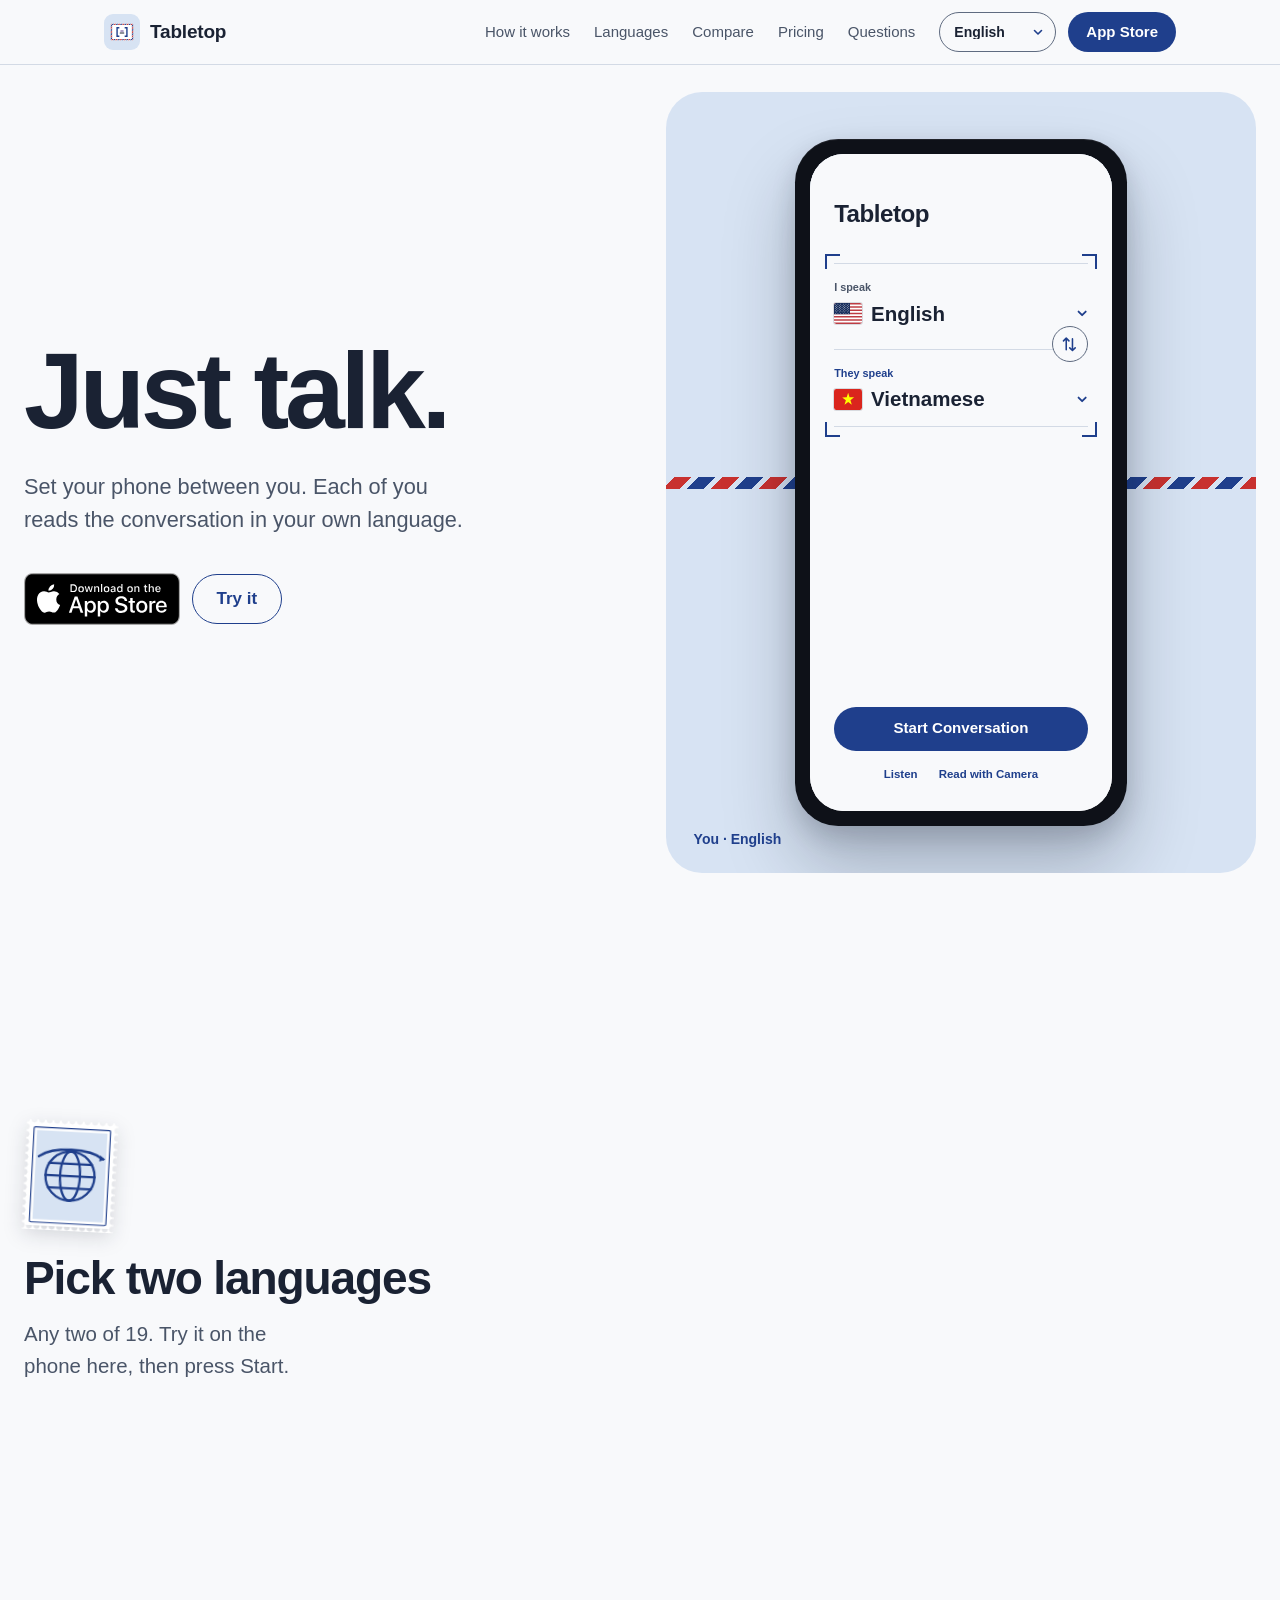
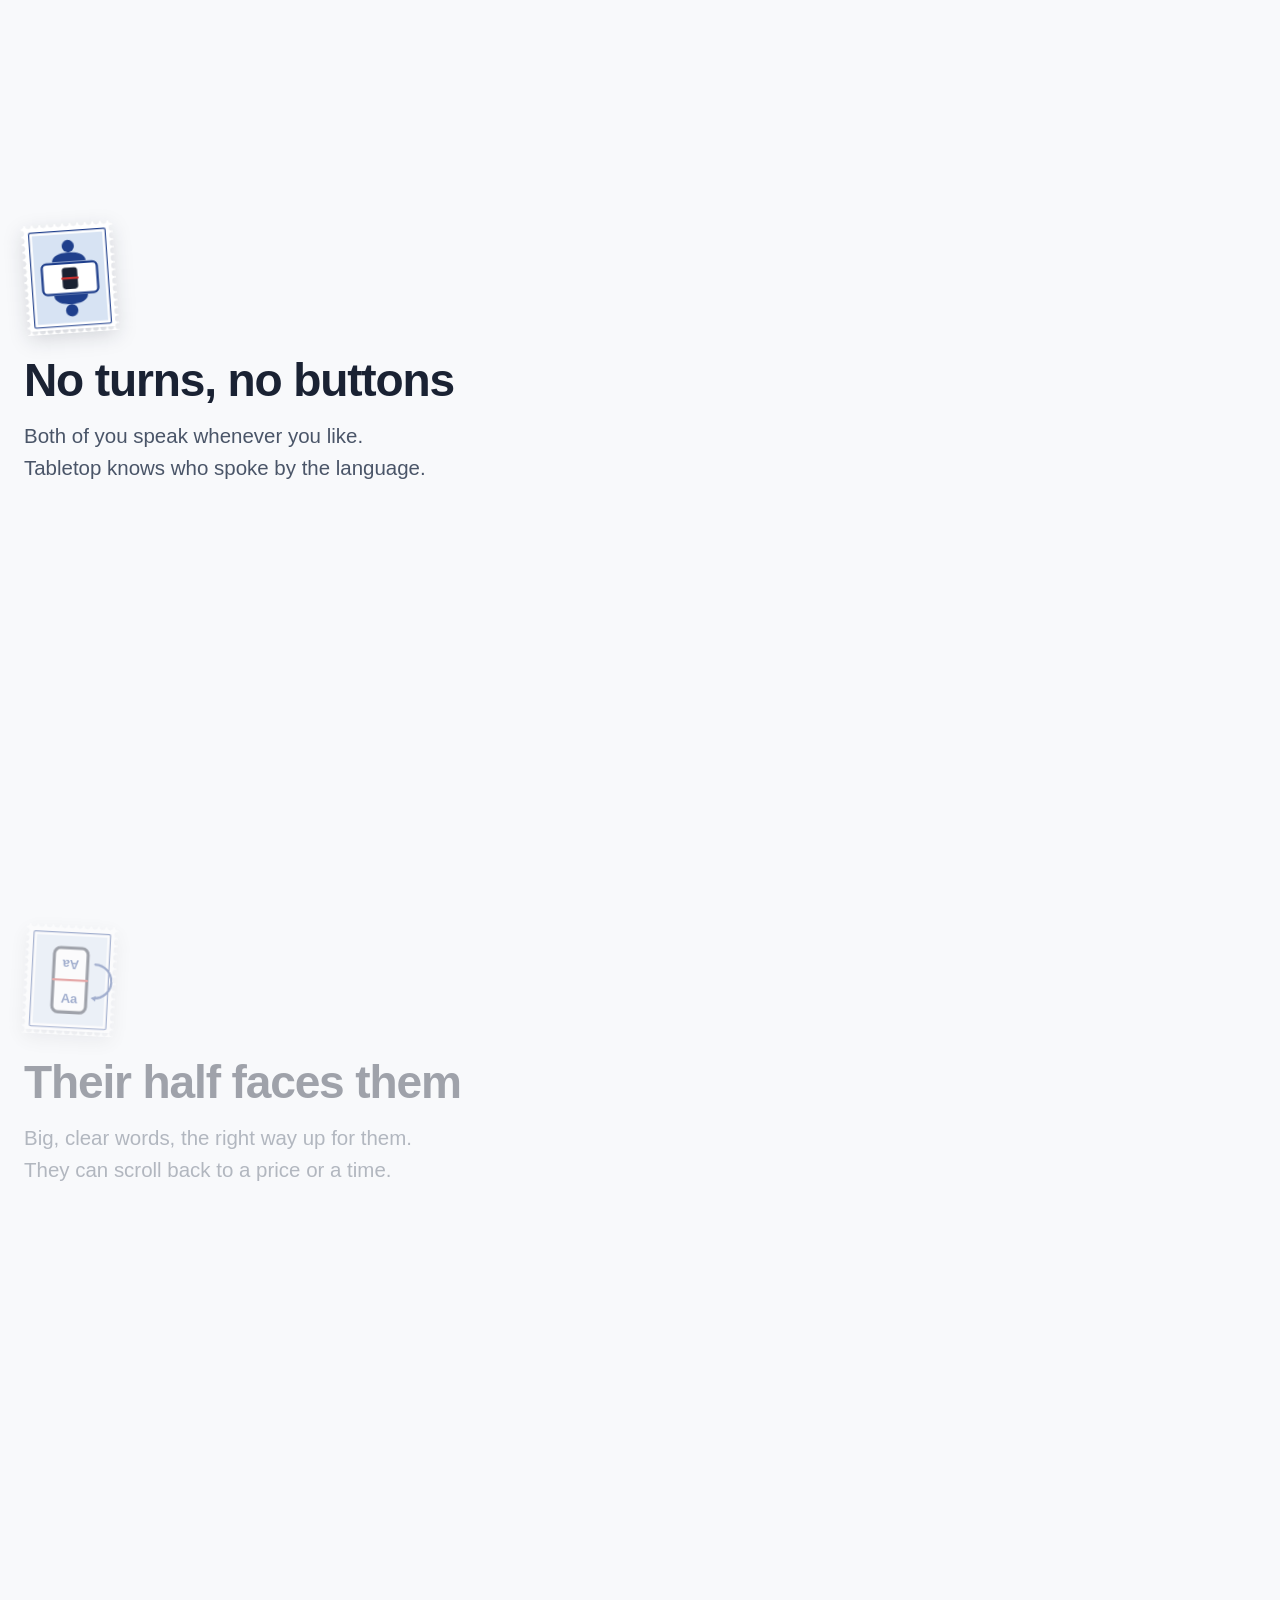
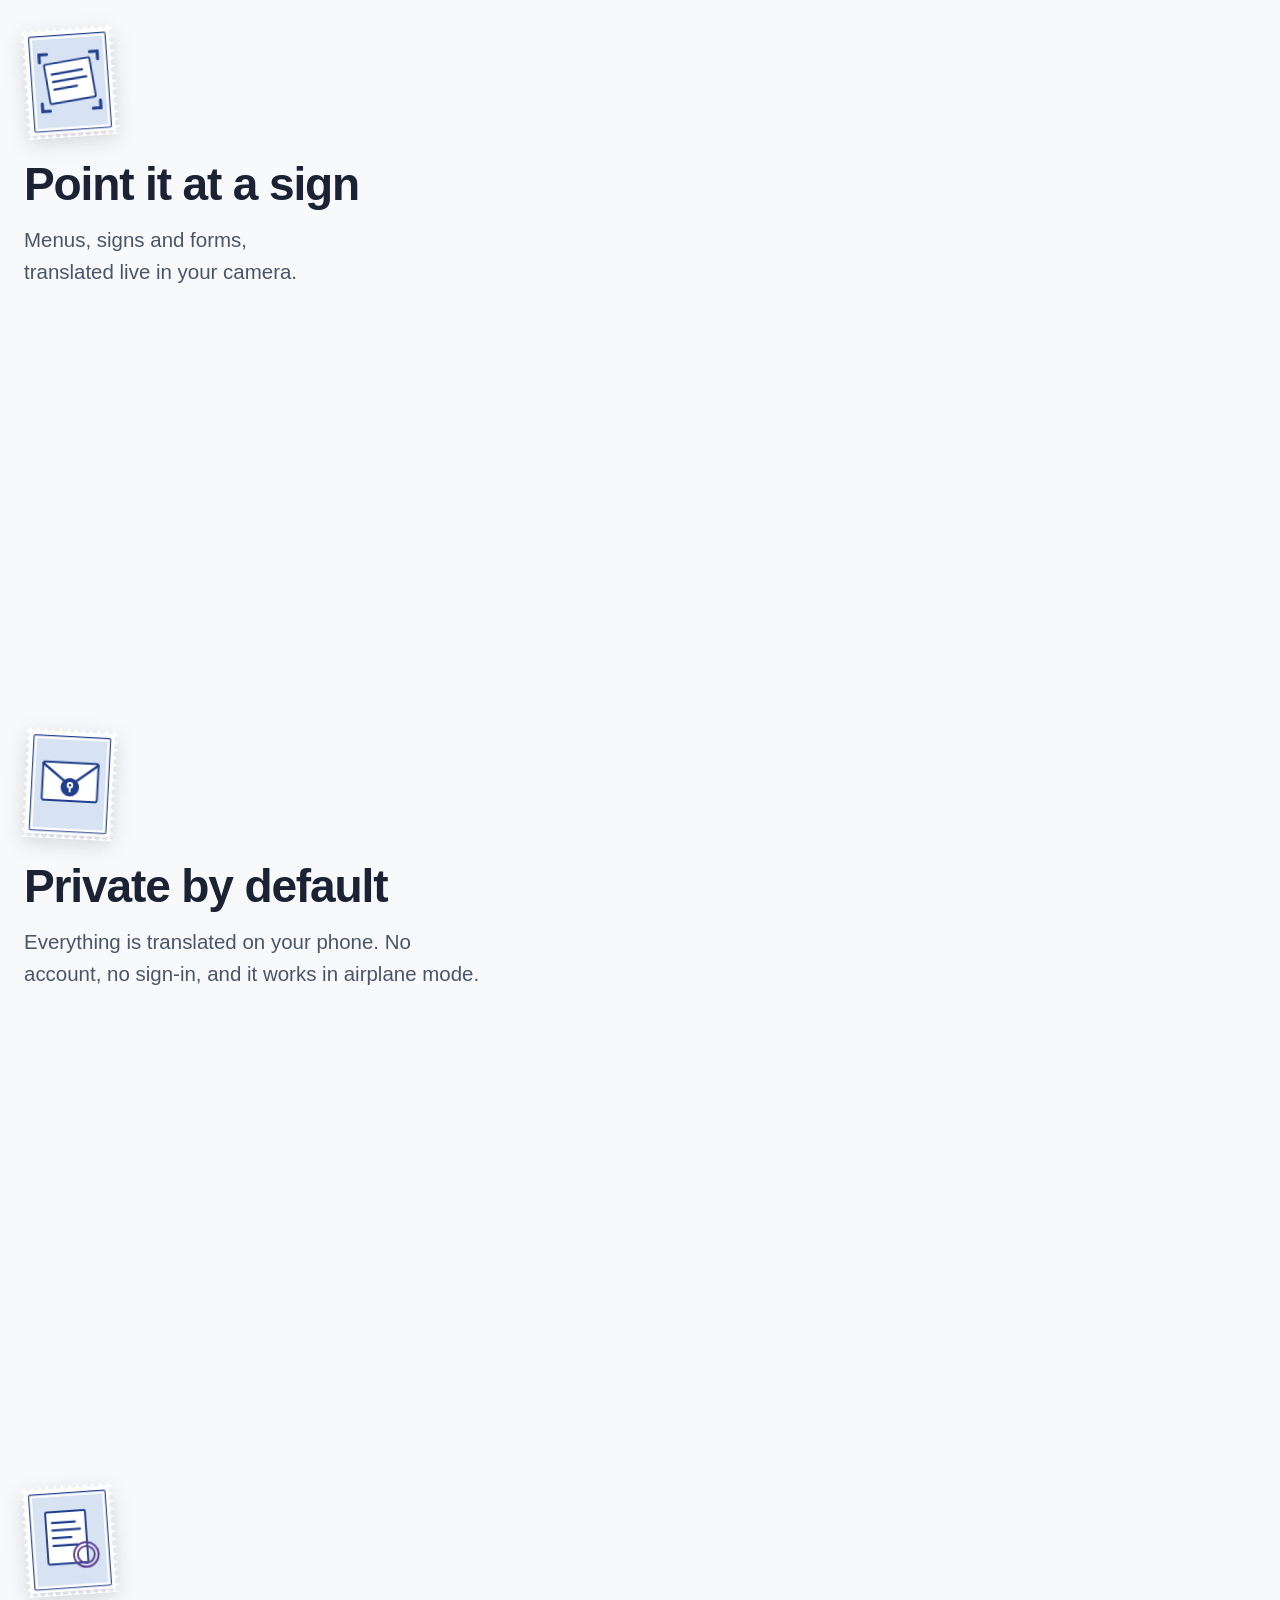
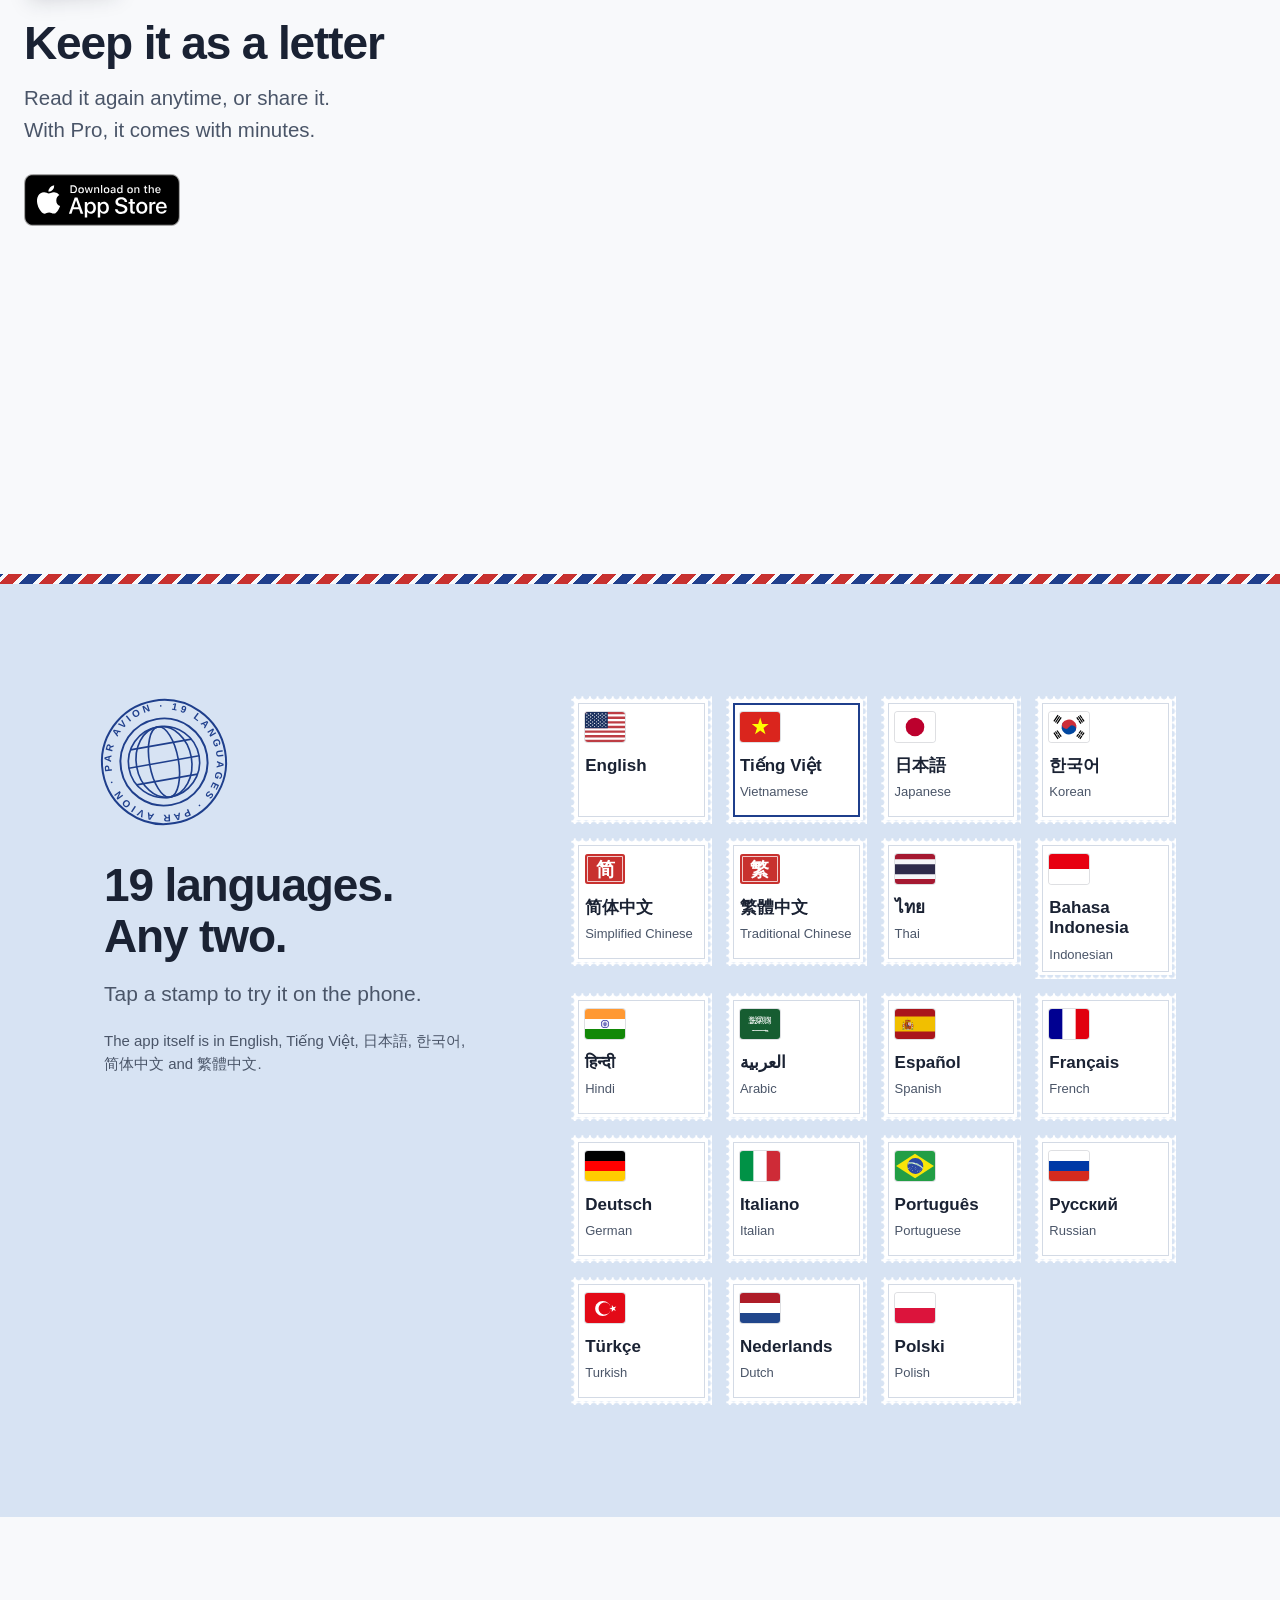
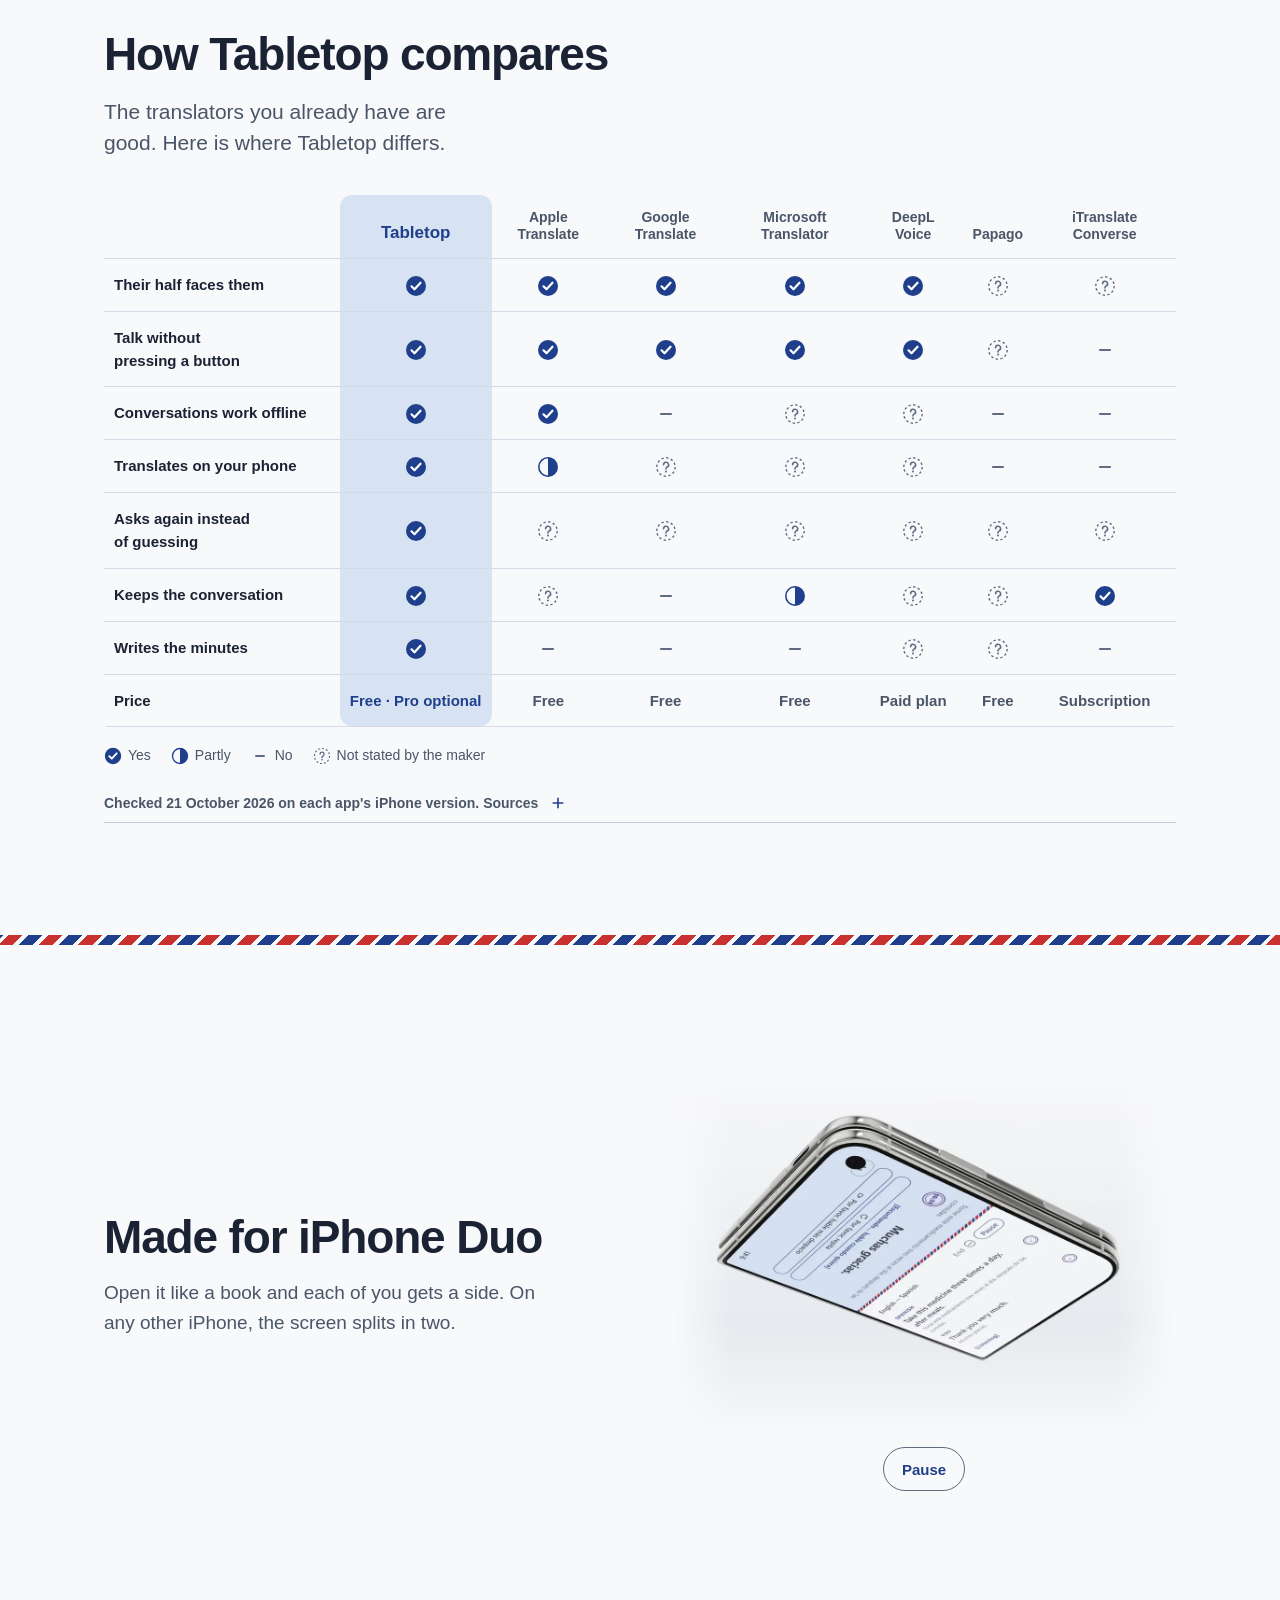
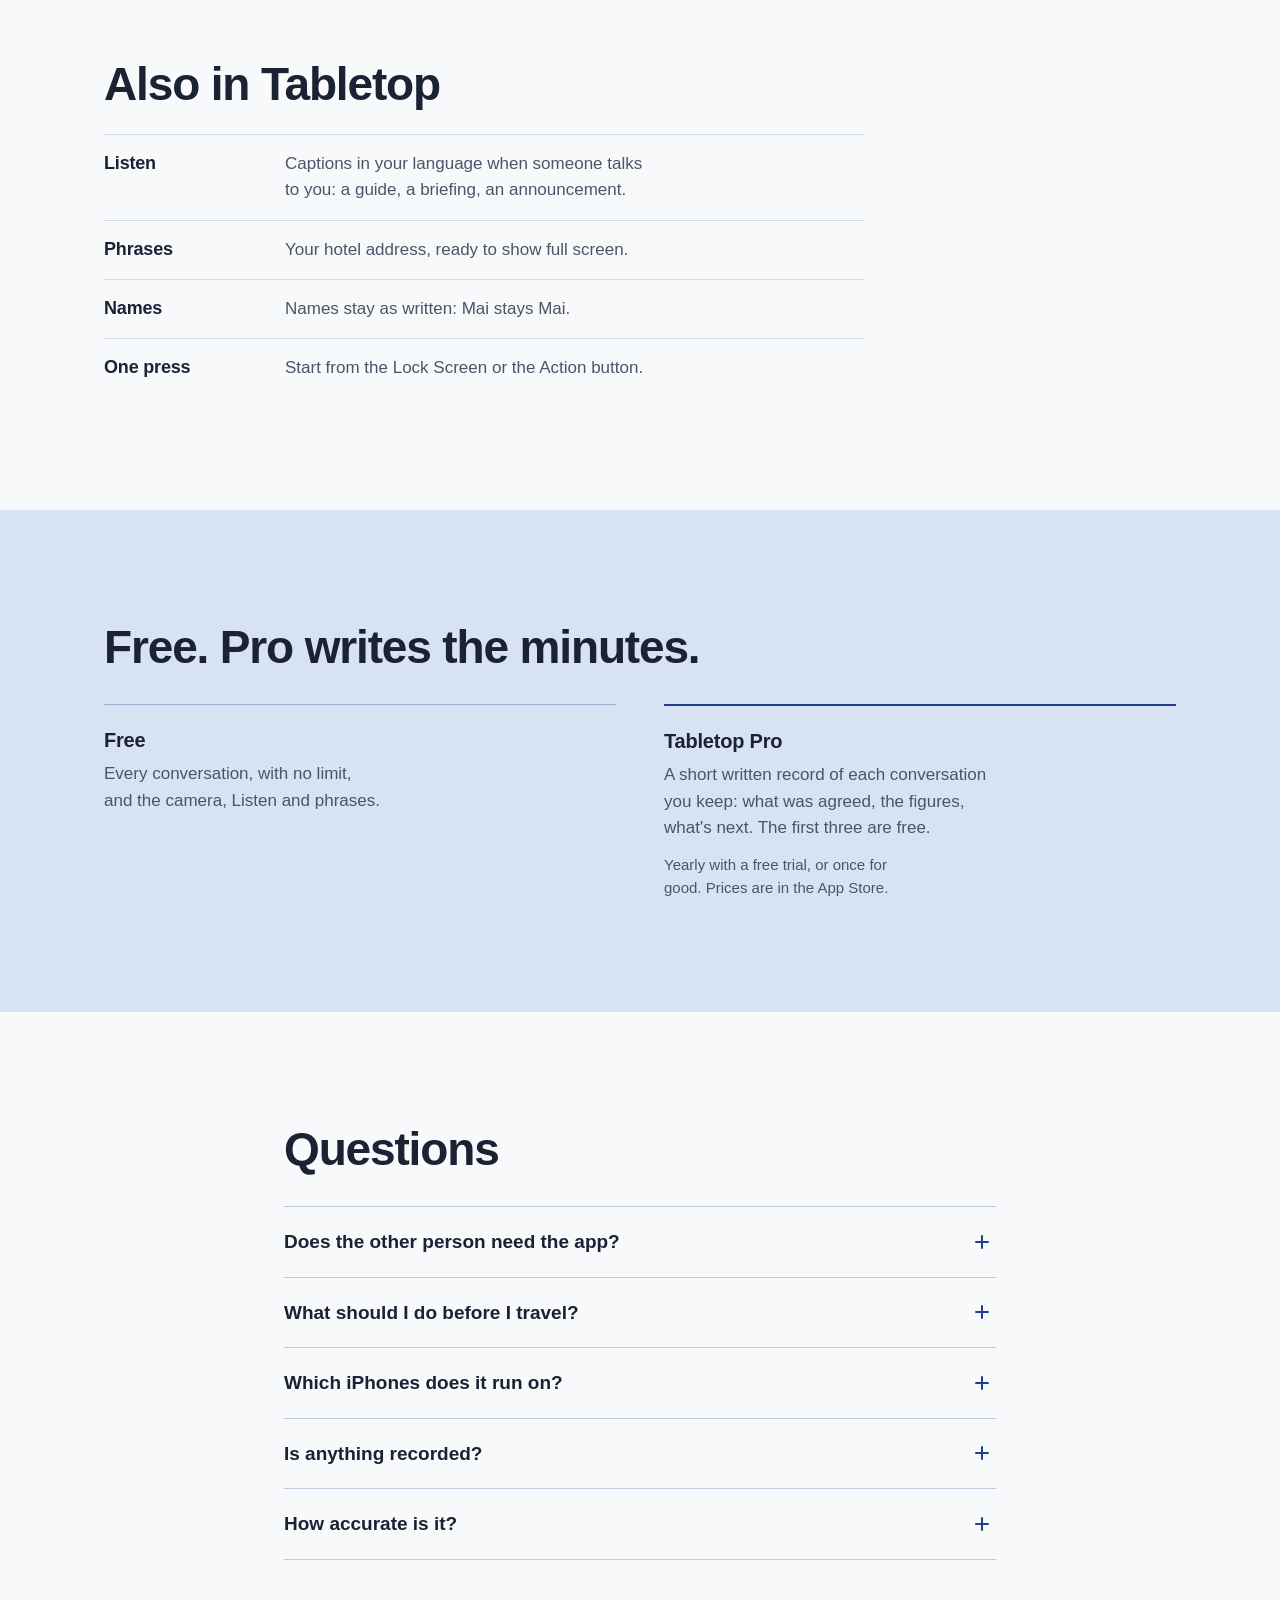
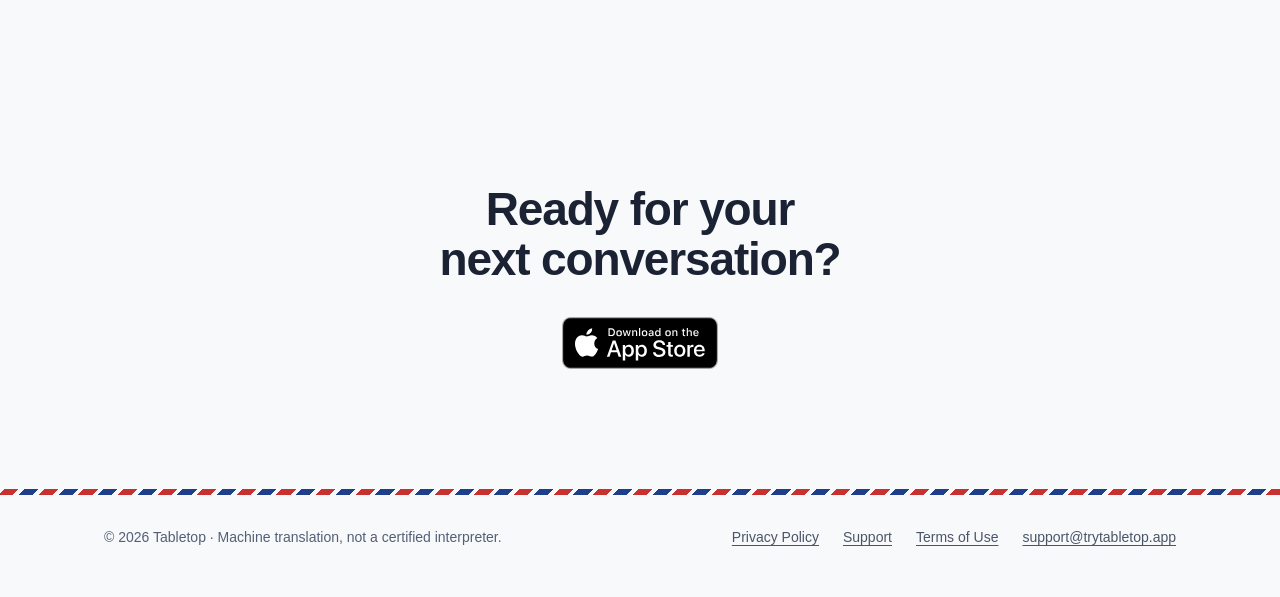
==== index.html @ a928bad4 "Home page: the globe stamp's flight path in Par Avion blue; script path in a comment Co-Authored-By:" ====
<!doctype html>
<html lang="en">
<head>
  <meta charset="utf-8">
  <meta name="viewport" content="width=device-width, initial-scale=1">
  <title>Tabletop Interpreter: face-to-face conversation translator</title>
  <meta name="description" content="Set one device between two people and just talk. Tabletop hears both languages and shows each of you the conversation on your own half. Private, on the device.">
  <meta name="apple-itunes-app" content="app-id=6821405972">
  <meta name="color-scheme" content="light">
  <meta name="theme-color" content="#F8F9FB">
  <link rel="icon" href="/assets/logo-light.svg" type="image/svg+xml">
  <link rel="apple-touch-icon" href="/assets/apple-touch-icon.png">
  <meta property="og:type" content="website">
  <meta property="og:title" content="Tabletop Interpreter">
  <meta property="og:description" content="Two people, one device, one conversation. Just talk. Each of you reads your own language.">
  <meta property="og:image:width" content="1200">
  <meta property="og:image:height" content="630">
  <meta property="og:locale" content="en_US">
  <meta property="og:image" content="https://trytabletop.app/assets/og.jpg">
  <meta property="og:url" content="https://trytabletop.app/">
  <link rel="canonical" href="https://trytabletop.app/">
  <meta name="twitter:card" content="summary_large_image">
  <link rel="alternate" hreflang="x-default" href="https://trytabletop.app/">
  <link rel="alternate" hreflang="en" href="https://trytabletop.app/">
  <link rel="alternate" hreflang="vi" href="https://trytabletop.app/vi/">
  <link rel="alternate" hreflang="ja" href="https://trytabletop.app/ja/">
  <link rel="alternate" hreflang="ko" href="https://trytabletop.app/ko/">
  <link rel="alternate" hreflang="zh-Hans" href="https://trytabletop.app/zh-hans/">
  <link rel="alternate" hreflang="zh-Hant" href="https://trytabletop.app/zh-hant/">
  <link rel="stylesheet" href="/styles.css">
  <link rel="stylesheet" href="/duo.css">
  <script type="application/ld+json">
  {
    "@context": "https://schema.org",
    "@type": "MobileApplication",
    "name": "Tabletop Interpreter",
    "operatingSystem": "iOS 26 or later",
    "applicationCategory": "TravelApplication",
    "url": "https://trytabletop.app/",
    "installUrl": "https://apps.apple.com/app/tabletop-interpreter/id6821405972",
    "offers": { "@type": "Offer", "price": "0", "priceCurrency": "USD",
                "description": "Free to download; every conversation is free. Optional Tabletop Pro (in-app purchase) writes minutes of the conversations you keep." },
    "description": "A face-to-face interpreter: one device between two people, each reading the conversation in their own language on their own half of the screen."
  }
  </script>
</head>
<body>
  <a class="skip" href="#main" data-i18n="skip">Skip to content</a>

  <header class="top">
    <div class="wrap top__row">
      <a class="brand" href="/" aria-label="Tabletop">
        <img src="/assets/logo-light.svg" alt="" width="36" height="36">
        <span>Tabletop</span>
      </a>
      <nav class="top__nav" aria-label="Main" data-i18n-aria="aria.main">
        <a href="#ch1" data-i18n="nav.how">How it works</a>
        <a href="#languages" data-i18n="nav.languages">Languages</a>
        <a href="#compare" data-i18n="nav.compare">Compare</a>
        <a href="#pro" data-i18n="nav.pro">Pricing</a>
        <a href="#faq" data-i18n="nav.faq">Questions</a>
      </nav>
      <div class="top__actions">
        <label class="lang">
          <span class="sr-only" data-i18n="aria.language">Language</span>
          <select class="js-lang">
            <option value="en" lang="en">English</option>
            <option value="vi" lang="vi">Tiếng Việt</option>
            <option value="ja" lang="ja">日本語</option>
            <option value="ko" lang="ko">한국어</option>
            <option value="zh-Hans" lang="zh-Hans">简体中文</option>
            <option value="zh-Hant" lang="zh-Hant">繁體中文</option>
          </select>
        </label>
        <a class="btn btn--small js-store" href="https://apps.apple.com/app/tabletop-interpreter/id6821405972" data-i18n="cta.short">App Store</a>
      </div>
    </div>
  </header>

  <main id="main">
    <!-- The page is the app, used once: the device on the table is Tabletop's Quick Start, then its conversation.
         The visitor picks two languages and presses Start; each chapter moves it on and brackets what it is about. -->
    <section class="story" aria-labelledby="story-title">
      <div class="wrap story__grid">
        <div class="story__copy">
          <h1 id="story-title" data-i18n="hero.title">Just talk.</h1>
          <p class="lede" data-i18n="hero.lede">Set your phone between you. Each of you reads the conversation in your own language.</p>
          <div class="hero__ctas">
            <a class="badge js-store" href="https://apps.apple.com/app/tabletop-interpreter/id6821405972"><img class="js-badge" src="/assets/badges/en.svg" width="150" height="50" alt="Download on the App Store" data-i18n-alt="cta.store"></a>
            <a class="btn btn--quiet" href="#ch1" data-i18n="cta.try">Try it</a>
          </div>
        </div>
        <div class="story__stage">
          <figure class="table">
            <p class="side side--them"><span data-i18n="side.them">Them</span> · <span class="js-side-them">Vietnamese</span></p>
            <div class="table__seam" aria-hidden="true"></div>
            <div class="device js-device" data-view="talk" data-step="4" data-focus="none" role="group" aria-label="Try Tabletop" data-i18n-aria="demo.label">
              <div class="dv">
                <!-- Quick Start, as the app opens -->
                <div class="dv__quick">
                  <p class="dv__brand">Tabletop</p>
                  <div class="pick">
                    <span class="pick__k" data-i18n="demo.mine">I speak</span>
                    <span class="pick__v"><span class="flag js-flag-me"></span><span class="pick__name js-name-me">English</span><svg class="pick__chev" viewBox="0 0 10 10" aria-hidden="true"><path d="M1.5 3.5 5 7l3.5-3.5"/></svg></span>
                    <select class="js-pick-me" aria-label="I speak" data-i18n-aria="demo.mine"></select>
                  </div>
                  <button type="button" class="dv__swap js-swap" aria-label="Swap languages" data-i18n-aria="demo.swap">
                    <svg viewBox="0 0 24 24" aria-hidden="true"><path d="M8 4v15M8 4 4.5 7.5M8 4l3.5 3.5M16 20V5m0 15-3.5-3.5M16 20l3.5-3.5"/></svg>
                  </button>
                  <div class="pick pick--them">
                    <span class="pick__k" data-i18n="demo.theirs">They speak</span>
                    <span class="pick__v"><span class="flag js-flag-them"></span><span class="pick__name js-name-them">Vietnamese</span><svg class="pick__chev" viewBox="0 0 10 10" aria-hidden="true"><path d="M1.5 3.5 5 7l3.5-3.5"/></svg></span>
                    <select class="js-pick-them" aria-label="They speak" data-i18n-aria="demo.theirs"></select>
                  </div>
                  <button type="button" class="dv__start js-start" data-i18n="demo.start">Start Conversation</button>
                  <p class="dv__more"><span data-i18n="demo.listen">Listen</span><span data-i18n="demo.camera">Read with Camera</span></p>
                </div>
                <!-- The conversation: their half turned to face them, yours below the seam -->
                <div class="dv__theirs" lang="vi">
                  <p class="dv__cue js-dv-tcue">[Đang nghe — xin mời nói]</p>
                  <p class="dv__big js-dv-tbig">Khoảng một tiếng.</p>
                  <p class="dv__prev js-dv-tprev">Vâng, đi cao tốc. Mất bao lâu ạ?</p>
                </div>
                <div class="dv__seam"></div>
                <div class="dv__mine">
                  <p class="dv__bar"><span class="dv__pair js-dv-pair">English ↔ Vietnamese</span><span class="dv__off"><svg viewBox="0 0 24 24" aria-hidden="true"><path d="M21 15.5v-2l-8-5V3.5a1.5 1.5 0 0 0-3 0V8.5l-8 5v2l8-2.5V18l-2 1.5V21l3.5-1 3.5 1v-1.5L13 18v-5z"/></svg><span class="js-dv-off">Airplane mode</span></span><span class="dv__end js-dv-end">End</span><span class="dv__pause js-dv-pause">Pause</span></p>
                  <ol class="dv__lines js-dv-lines">
                    <li class="dv__line is-in" data-n="1"><b>YOU</b><span class="dv__text">Please take me to the airport.</span><span class="dv__gloss">Cho tôi đến sân bay.</span><i class="dv__mark"></i></li>
                    <li class="dv__line dv__line--them is-in" data-n="2"><b>VIETNAMESE</b><span class="dv__text">Shall I take the highway?</span><span class="dv__gloss">Mình đi đường cao tốc nhé?</span><i class="dv__mark"></i></li>
                    <li class="dv__line is-in" data-n="3"><b>YOU</b><span class="dv__text">Yes, please. How long will it take?</span><span class="dv__gloss">Vâng, đi cao tốc. Mất bao lâu ạ?</span><i class="dv__mark"></i></li>
                    <li class="dv__line dv__line--them is-in" data-n="4"><b>VIETNAMESE</b><span class="dv__text">About an hour.</span><span class="dv__gloss">Khoảng một tiếng.</span><i class="dv__mark"></i></li>
                  </ol>
                  <p class="dv__listen js-dv-listen">[Listening]</p>
                </div>
                <!-- Read with Camera: a sign in their language, your language laid over each line -->
                <div class="dv__cam" aria-hidden="true">
                  <div class="cam__sign js-cam-sign" lang="vi">
                    <p class="cam__s1 js-cam-s1">TAXI SÂN BAY</p>
                    <p class="cam__s2 js-cam-s2">Phí cầu đường trả bằng tiền mặt.</p>
                  </div>
                  <p class="cam__slip cam__slip--1 js-cam-t1">AIRPORT TAXI</p>
                  <p class="cam__slip cam__slip--2 js-cam-t2">Tolls are paid in cash.</p>
                  <p class="cam__btn js-cam-btn">Read This Page</p>
                </div>
                <!-- Kept: the conversation as a letter, its minutes first -->
                <div class="dv__letter">
                  <p class="dv__lt js-dv-lt">No. 12 · To the airport</p>
                  <p class="dv__lh js-dv-lh">Minutes</p>
                  <p class="dv__pt"><span class="js-dv-p1">You asked to go to the airport.</span><b>↓1</b></p>
                  <p class="dv__pt"><span class="js-dv-p2">They suggested the highway: about an hour.</span><b>↓4</b></p>
                  <p class="dv__lh js-dv-cv">Conversation</p>
                  <p class="dv__cl"><b>1</b><span class="js-dv-c1">Please take me to the airport.</span></p>
                  <p class="dv__cl"><b>2</b><span class="js-dv-c2">Shall I take the highway?</span></p>
                  <p class="dv__cl"><b>3</b><span class="js-dv-c3">Yes, please. How long will it take?</span></p>
                  <p class="dv__cl"><b>4</b><span class="js-dv-c4">About an hour.</span></p>
                  <p class="dv__kept"><span class="js-dv-kno">No. 12</span><strong>11:23</strong><span class="js-dv-kk">KEPT</span></p>
                </div>
                <!-- The highlight: captioning brackets around what the chapter is about -->
                <span class="dv__focus" aria-hidden="true"><i></i><i></i><i></i><i></i></span>
                <span class="dv__focus" aria-hidden="true"><i></i><i></i><i></i><i></i></span>
              </div>
            </div>
            <p class="side side--you"><span data-i18n="side.you">You</span> · <span class="js-side-you">English</span></p>
          </figure>
        </div>

        <article class="chapter" id="ch1" data-view="quick" data-focus="pick">
          <span class="stamp" aria-hidden="true"><svg viewBox="0 0 120 144"><use href="#stamp-globe"/></svg></span>
          <h2 data-i18n="ch1.t">Pick two languages</h2>
          <p data-i18n="ch1.d">Any two of 19. Try it on the phone here, then press Start.</p>
        </article>
        <article class="chapter" id="ch2" data-view="talk" data-step="2" data-focus="both">
          <span class="stamp" aria-hidden="true"><svg viewBox="0 0 120 144"><use href="#stamp-table"/></svg></span>
          <h2 data-i18n="ch2.t">No turns, no buttons</h2>
          <p data-i18n="ch2.d">Both of you speak whenever you like. Tabletop knows who spoke by the language.</p>
        </article>
        <article class="chapter" id="ch3" data-view="talk" data-step="4" data-focus="theirs">
          <span class="stamp" aria-hidden="true"><svg viewBox="0 0 120 144"><use href="#stamp-turn"/></svg></span>
          <h2 data-i18n="ch3.t">Their half faces them</h2>
          <p data-i18n="ch3.d">Big, clear words, the right way up for them. They can scroll back to a price or a time.</p>
        </article>
        <article class="chapter" id="ch4" data-view="cam" data-focus="cam">
          <span class="stamp" aria-hidden="true"><svg viewBox="0 0 120 144"><use href="#stamp-camera"/></svg></span>
          <h2 data-i18n="ch4.t">Point it at a sign</h2>
          <p data-i18n="ch4.d">Menus, signs and forms, translated live in your camera.</p>
        </article>
        <article class="chapter" id="ch5" data-view="talk" data-step="4" data-focus="air">
          <span class="stamp" aria-hidden="true"><svg viewBox="0 0 120 144"><use href="#stamp-seal"/></svg></span>
          <h2 data-i18n="ch5.t">Private by default</h2>
          <p data-i18n="ch5.d">Everything is translated on your phone. No account, no sign-in, and it works in airplane mode.</p>
        </article>
        <article class="chapter" id="ch6" data-view="kept" data-focus="letter">
          <span class="stamp" aria-hidden="true"><svg viewBox="0 0 120 144"><use href="#stamp-letter"/></svg></span>
          <h2 data-i18n="ch6.t">Keep it as a letter</h2>
          <p data-i18n="ch6.d">Read it again anytime, or share it. With Pro, it comes with minutes.</p>
          <p class="chapter__cta"><a class="badge js-store" href="https://apps.apple.com/app/tabletop-interpreter/id6821405972"><img class="js-badge" src="/assets/badges/en.svg" width="150" height="50" alt="Download on the App Store" data-i18n-alt="cta.store"></a></p>
        </article>
      </div>
    </section>

    <div class="airmail" role="presentation"></div>

    <!-- Languages: a sheet of stamps. Tapping one puts it on the phone above as the other person's language. -->
    <section class="section sheet langs" id="languages" aria-labelledby="langs-title">
      <div class="wrap langs__grid">
        <div class="langs__copy">
          <svg class="globe" viewBox="0 0 200 200" aria-hidden="true">
            <defs><path id="globe-ring" d="M100 100m-80 0a80 80 0 1 1 160 0a80 80 0 1 1-160 0"/></defs>
            <circle cx="100" cy="100" r="94" class="globe__rim"/>
            <circle cx="100" cy="100" r="66" class="globe__rim"/>
            <text class="globe__text"><textPath href="#globe-ring" textLength="490" data-i18n="langs.ring">PAR AVION · 19 LANGUAGES · PAR AVION ·</textPath></text>
            <g class="globe__earth">
              <circle cx="100" cy="100" r="54"/>
              <ellipse cx="100" cy="100" rx="22" ry="54"/>
              <ellipse cx="100" cy="100" rx="42" ry="54"/>
              <path d="M46 100h108M53 73h94M53 127h94"/>
            </g>
          </svg>
          <h2 id="langs-title" data-i18n="langs.title">19 languages. Any two.</h2>
          <p class="lede" data-i18n="langs.lede">Tap a stamp to try it on the phone.</p>
          <p class="small langs__ui" data-i18n-html="langs.ui">The app itself is in <span class="nw">English</span>, <span class="nw">Tiếng Việt</span>, <span class="nw">日本語</span>, <span class="nw">한국어</span>, <span class="nw">简体中文</span> and <span class="nw">繁體中文</span>.</p>
        </div>
        <ul class="stamps js-stamps">
          <li><button type="button" class="lstamp" data-code="en"><img src="/assets/flags/us.svg" alt="" width="48" height="36" loading="lazy"><span class="lstamp__n" lang="en">English</span><span class="lstamp__l"></span></button></li>
          <li><button type="button" class="lstamp" data-code="vi"><img src="/assets/flags/vn.svg" alt="" width="48" height="36" loading="lazy"><span class="lstamp__n" lang="vi">Tiếng Việt</span><span class="lstamp__l"></span></button></li>
          <li><button type="button" class="lstamp" data-code="ja"><img src="/assets/flags/jp.svg" alt="" width="48" height="36" loading="lazy"><span class="lstamp__n" lang="ja">日本語</span><span class="lstamp__l"></span></button></li>
          <li><button type="button" class="lstamp" data-code="ko"><img src="/assets/flags/kr.svg" alt="" width="48" height="36" loading="lazy"><span class="lstamp__n" lang="ko">한국어</span><span class="lstamp__l"></span></button></li>
          <li><button type="button" class="lstamp" data-code="zh-Hans"><span class="seal" lang="zh-Hans">简</span><span class="lstamp__n" lang="zh-Hans">简体中文</span><span class="lstamp__l"></span></button></li>
          <li><button type="button" class="lstamp" data-code="zh-Hant"><span class="seal" lang="zh-Hant">繁</span><span class="lstamp__n" lang="zh-Hant">繁體中文</span><span class="lstamp__l"></span></button></li>
          <li><button type="button" class="lstamp" data-code="th"><img src="/assets/flags/th.svg" alt="" width="48" height="36" loading="lazy"><span class="lstamp__n" lang="th">ไทย</span><span class="lstamp__l"></span></button></li>
          <li><button type="button" class="lstamp" data-code="id"><img src="/assets/flags/id.svg" alt="" width="48" height="36" loading="lazy"><span class="lstamp__n" lang="id">Bahasa Indonesia</span><span class="lstamp__l"></span></button></li>
          <li><button type="button" class="lstamp" data-code="hi"><img src="/assets/flags/in.svg" alt="" width="48" height="36" loading="lazy"><span class="lstamp__n" lang="hi">हिन्दी</span><span class="lstamp__l"></span></button></li>
          <li><button type="button" class="lstamp" data-code="ar"><img src="/assets/flags/sa.svg" alt="" width="48" height="36" loading="lazy"><span class="lstamp__n" lang="ar" dir="rtl">العربية</span><span class="lstamp__l"></span></button></li>
          <li><button type="button" class="lstamp" data-code="es"><img src="/assets/flags/es.svg" alt="" width="48" height="36" loading="lazy"><span class="lstamp__n" lang="es">Español</span><span class="lstamp__l"></span></button></li>
          <li><button type="button" class="lstamp" data-code="fr"><img src="/assets/flags/fr.svg" alt="" width="48" height="36" loading="lazy"><span class="lstamp__n" lang="fr">Français</span><span class="lstamp__l"></span></button></li>
          <li><button type="button" class="lstamp" data-code="de"><img src="/assets/flags/de.svg" alt="" width="48" height="36" loading="lazy"><span class="lstamp__n" lang="de">Deutsch</span><span class="lstamp__l"></span></button></li>
          <li><button type="button" class="lstamp" data-code="it"><img src="/assets/flags/it.svg" alt="" width="48" height="36" loading="lazy"><span class="lstamp__n" lang="it">Italiano</span><span class="lstamp__l"></span></button></li>
          <li><button type="button" class="lstamp" data-code="pt"><img src="/assets/flags/br.svg" alt="" width="48" height="36" loading="lazy"><span class="lstamp__n" lang="pt">Português</span><span class="lstamp__l"></span></button></li>
          <li><button type="button" class="lstamp" data-code="ru"><img src="/assets/flags/ru.svg" alt="" width="48" height="36" loading="lazy"><span class="lstamp__n" lang="ru">Русский</span><span class="lstamp__l"></span></button></li>
          <li><button type="button" class="lstamp" data-code="tr"><img src="/assets/flags/tr.svg" alt="" width="48" height="36" loading="lazy"><span class="lstamp__n" lang="tr">Türkçe</span><span class="lstamp__l"></span></button></li>
          <li><button type="button" class="lstamp" data-code="nl"><img src="/assets/flags/nl.svg" alt="" width="48" height="36" loading="lazy"><span class="lstamp__n" lang="nl">Nederlands</span><span class="lstamp__l"></span></button></li>
          <li><button type="button" class="lstamp" data-code="pl"><img src="/assets/flags/pl.svg" alt="" width="48" height="36" loading="lazy"><span class="lstamp__n" lang="pl">Polski</span><span class="lstamp__l"></span></button></li>
        </ul>
      </div>
    </section>

    <!-- Compare: checked against each maker's own pages, dated, sources listed -->
    <section class="section compare" id="compare" aria-labelledby="compare-title">
      <div class="wrap">
        <h2 id="compare-title" data-i18n="cmp.title">How Tabletop compares</h2>
        <p class="lede" data-i18n="cmp.lede">The translators you already have are good. Here is where Tabletop differs.</p>
        <p class="cmp__hint" data-i18n="cmp.swipe">Swipe the table to see every app.</p>
        <div class="cmp" tabindex="0" role="region" aria-labelledby="compare-title">
          <table>
            <thead>
              <tr>
                <td></td>
                <th scope="col" class="cmp__us">Tabletop</th>
                <th scope="col">Apple Translate</th>
                <th scope="col">Google Translate</th>
                <th scope="col">Microsoft Translator</th>
                <th scope="col">DeepL Voice</th>
                <th scope="col">Papago</th>
                <th scope="col">iTranslate Converse</th>
              </tr>
            </thead>
            <tbody>
              <tr><th scope="row" data-i18n="cmp.r1">Their half faces them</th>
                <td class="cmp__us" data-v="y"></td><td data-v="y"></td><td data-v="y"></td><td data-v="y"></td><td data-v="y"></td><td data-v="u"></td><td data-v="u"></td></tr>
              <tr><th scope="row" data-i18n="cmp.r2">Talk without pressing a button</th>
                <td class="cmp__us" data-v="y"></td><td data-v="y"></td><td data-v="y"></td><td data-v="y"></td><td data-v="y"></td><td data-v="u"></td><td data-v="n"></td></tr>
              <tr><th scope="row" data-i18n="cmp.r3">Conversations work offline</th>
                <td class="cmp__us" data-v="y"></td><td data-v="y"></td><td data-v="n"></td><td data-v="u"></td><td data-v="u"></td><td data-v="n"></td><td data-v="n"></td></tr>
              <tr><th scope="row" data-i18n="cmp.r4">Translates on your phone</th>
                <td class="cmp__us" data-v="y"></td><td data-v="p"></td><td data-v="u"></td><td data-v="u"></td><td data-v="u"></td><td data-v="n"></td><td data-v="n"></td></tr>
              <tr><th scope="row" data-i18n="cmp.r5">Asks again instead of guessing</th>
                <td class="cmp__us" data-v="y"></td><td data-v="u"></td><td data-v="u"></td><td data-v="u"></td><td data-v="u"></td><td data-v="u"></td><td data-v="u"></td></tr>
              <tr><th scope="row" data-i18n="cmp.r6">Keeps the conversation</th>
                <td class="cmp__us" data-v="y"></td><td data-v="u"></td><td data-v="n"></td><td data-v="p"></td><td data-v="u"></td><td data-v="u"></td><td data-v="y"></td></tr>
              <tr><th scope="row" data-i18n="cmp.r7">Writes the minutes</th>
                <td class="cmp__us" data-v="y"></td><td data-v="n"></td><td data-v="n"></td><td data-v="n"></td><td data-v="u"></td><td data-v="u"></td><td data-v="n"></td></tr>
              <tr><th scope="row" data-i18n="cmp.r8">Price</th>
                <td class="cmp__us cmp__txt" data-i18n-html="cmp.free.us"><span class="nw">Free ·</span> <span class="nw">Pro optional</span></td><td class="cmp__txt" data-i18n="cmp.free">Free</td><td class="cmp__txt" data-i18n="cmp.free">Free</td><td class="cmp__txt" data-i18n="cmp.free">Free</td><td class="cmp__txt" data-i18n="cmp.paid">Paid plan</td><td class="cmp__txt" data-i18n="cmp.free">Free</td><td class="cmp__txt" data-i18n="cmp.sub">Subscription</td></tr>
            </tbody>
          </table>
        </div>
        <p class="cmp__key"><span class="nw"><span data-v="y"></span><span data-i18n="cmp.k.y">Yes</span></span><span class="nw"><span data-v="p"></span><span data-i18n="cmp.k.p">Partly</span></span><span class="nw"><span data-v="n"></span><span data-i18n="cmp.k.n">No</span></span><span class="nw"><span data-v="u"></span><span data-i18n="cmp.k.u">Not stated by the maker</span></span></p>
        <details class="cmp__src">
          <summary data-i18n="cmp.src">Checked 21 October 2026 on each app's iPhone version. Sources</summary>
          <ul>
            <li><a href="https://apps.apple.com/us/app/translate/id1514844618">Apple Translate, App Store</a> · <a href="https://www.apple.com/legal/privacy/data/en/translation/">Translation &amp; Privacy</a></li>
            <li><a href="https://support.google.com/translate/answer/6142474">Google Translate Help: live translate</a> · <a href="https://apps.apple.com/us/app/google-translate/id414706506">App Store</a></li>
            <li><a href="https://apps.apple.com/us/app/translator/id1018949559">Microsoft Translator, App Store</a> · <a href="https://www.microsoft.com/en-us/translator/apps/features/">Features</a></li>
            <li><a href="https://support.deepl.com/hc/en-us/articles/17090280797596">DeepL Voice: conversations</a></li>
            <li><a href="https://apps.apple.com/kr/app/id1147874819">Papago, App Store</a></li>
            <li><a href="https://apps.apple.com/us/app/itranslate-converse/id1241264761">iTranslate Converse, App Store</a></li>
          </ul>
          <p data-i18n="cmp.fix">Something changed? Tell us at support@trytabletop.app and we'll correct it.</p>
        </details>
      </div>
    </section>

    <div class="airmail" role="presentation"></div>

    <!-- iPhone Duo: the unfolding video (a 3D mockup of Tabletop's real screens, see duo.css). It loads and plays only
         once it is on screen, never under Reduce Motion, and Pause stops it. -->
    <section class="section duo">
      <div class="wrap duo__grid">
        <div>
          <h2 data-i18n="duo.title">Made for iPhone Duo</h2>
          <p data-i18n="duo.body">Open it like a book and each of you gets a side. On any other iPhone, the screen splits in two.</p>
        </div>
        <figure class="held">
          <div class="fold">
            <video class="duo-video js-duo-video" muted loop playsinline preload="none" width="1080" height="810"
                   poster="/assets/duo/duo-unfold-dau.webp" aria-labelledby="fold-desc">
              <source src="/assets/duo/duo-unfold.mp4" type="video/mp4">
            </video>
            <img class="duo-still" src="/assets/duo/duo-unfold-mo.webp" width="1080" height="810" alt="" aria-hidden="true" loading="lazy">
            <span class="sr-only" id="fold-desc" data-i18n="duo.alt">Video: an iPhone Duo unfolds like a book. Closed, its outer display splits the conversation top and bottom, the other person's half turned toward them. Open, the other person's side faces them in their language and your side shows yours.</span>
          </div>
          <div class="controls controls--center">
            <button type="button" class="ctl ctl--text js-video-pause" aria-label="Pause the video" data-i18n-aria="motion.video.pause"><span data-i18n="motion.pause">Pause</span></button>
          </div>
        </figure>
      </div>
    </section>

    <!-- Also: one line each, said once -->
    <section class="section also-section">
      <div class="wrap">
        <h2 data-i18n="also.title">Also in Tabletop</h2>
        <div class="also">
          <article><h3 data-i18n="also.1.t">Listen</h3><p data-i18n="also.1.d">Captions in your language when someone talks to you: a guide, a briefing, an announcement.</p></article>
          <article><h3 data-i18n="also.2.t">Phrases</h3><p data-i18n="also.2.d">Your hotel address, ready to show full screen.</p></article>
          <article><h3 data-i18n="also.3.t">Names</h3><p data-i18n="also.3.d">Names stay as written: Mai stays Mai.</p></article>
          <article><h3 data-i18n="also.4.t">One press</h3><p data-i18n="also.4.d">Start from the Lock Screen or the Action button.</p></article>
        </div>
      </div>
    </section>

    <!-- Free and Pro -->
    <section class="section sheet pricing" id="pro">
      <div class="wrap">
        <h2 data-i18n="pro.title">Free. Pro writes the minutes.</h2>
        <div class="plans">
          <div class="plan">
            <h3 data-i18n="pro.free.t">Free</h3>
            <p data-i18n="pro.free.d">Every conversation, with no limit, and the camera, Listen and phrases.</p>
          </div>
          <div class="plan plan--pro">
            <h3 data-i18n="pro.pro.t">Tabletop Pro</h3>
            <p data-i18n="pro.pro.d">A short written record of each conversation you keep: what was agreed, the figures, what's next. The first three are free.</p>
            <p class="small" data-i18n="pro.pro.terms">Yearly with a free trial, or once for good. Prices are in the App Store.</p>
          </div>
        </div>
      </div>
    </section>

    <!-- FAQ: what the page didn't already say -->
    <section class="section" id="faq">
      <div class="wrap narrow">
        <h2 data-i18n="faq.title">Questions</h2>
        <details>
          <summary data-i18n="faq.1.q">Does the other person need the app?</summary>
          <p data-i18n="faq.1.a">No. Everything happens on your phone. Their half greets them in their language.</p>
        </details>
        <details>
          <summary data-i18n="faq.2.q">What should I do before I travel?</summary>
          <p data-i18n="faq.2.a">Download your two languages over Wi‑Fi. After that, no connection is needed.</p>
        </details>
        <details>
          <summary data-i18n="faq.3.q">Which iPhones does it run on?</summary>
          <p data-i18n="faq.3.a">Any iPhone with iOS 26 or later. Pro's minutes need Apple Intelligence.</p>
        </details>
        <details>
          <summary data-i18n="faq.4.q">Is anything recorded?</summary>
          <p data-i18n="faq.4.a">Only if you choose to keep conversations. They stay on your phone and in your own iCloud, and the other person sees that it's being saved.</p>
        </details>
        <details>
          <summary data-i18n="faq.5.q">How accurate is it?</summary>
          <p data-i18n="faq.5.a">It's machine translation, so it can make mistakes. When it can't confirm a line, it asks for it again instead of showing a guess. For medical or legal conversations, use a professional interpreter.</p>
        </details>
      </div>
    </section>

    <!-- Final CTA -->
    <section class="section final" id="get">
      <div class="wrap narrow center">
        <h2 data-i18n="final.title">Ready for your next conversation?</h2>
        <a class="badge js-store" href="https://apps.apple.com/app/tabletop-interpreter/id6821405972"><img class="js-badge" src="/assets/badges/en.svg" width="150" height="50" alt="Download on the App Store" data-i18n-alt="cta.store"></a>
      </div>
    </section>
  </main>

  <div class="airmail airmail--thin" role="presentation"></div>
  <footer class="foot">
    <div class="wrap foot__row">
      <p>© 2026 Tabletop · <span data-i18n="honest">Machine translation, not a certified interpreter.</span></p>
      <nav aria-label="Footer" data-i18n-aria="aria.footer">
        <a class="js-privacy" href="/privacy.html" data-i18n="foot.privacy">Privacy Policy</a>
        <a class="js-support" href="/support.html" data-i18n="foot.support">Support</a>
        <a class="js-terms" href="/terms.html" data-i18n="foot.terms">Terms of Use</a>
        <a href="mailto:support@trytabletop.app">support@trytabletop.app</a>
      </nav>
    </div>
  </footer>

  <!-- The chapter stamps: postage stamps drawn in Par Avion blue on the stamp's paper, one idea each -->
  <svg width="0" height="0" style="position:absolute" aria-hidden="true">
    <defs>
      <symbol id="stamp-frame" viewBox="0 0 120 144">
        <rect class="st-paper" x="0" y="0" width="120" height="144"/>
        <rect class="st-line" x="10" y="10" width="100" height="124" rx="2"/>
      </symbol>
      <symbol id="stamp-globe" viewBox="0 0 120 144">
        <use href="#stamp-frame"/>
        <rect class="st-sky" x="14" y="14" width="92" height="116"/>
        <g transform="translate(0 10)">
        <circle class="st-ink" cx="60" cy="62" r="32"/>
        <ellipse class="st-ink" cx="60" cy="62" rx="13" ry="32"/>
        <path class="st-ink" d="M28 62h64M32 46h56M32 78h56"/>
        <path class="st-ink" d="M18 38c18-14 66-14 84 0"/>
        <path class="st-fill" d="M98 33l7 5-8 3z"/></g>
      </symbol>
      <symbol id="stamp-table" viewBox="0 0 120 144">
        <use href="#stamp-frame"/>
        <rect class="st-sky" x="14" y="14" width="92" height="116"/>
        <g transform="translate(0 10)">
        <circle class="st-ink-fill" cx="60" cy="20" r="8"/><path class="st-ink-fill" d="M38 40c0-8 10-12 22-12s22 4 22 12z"/>
        <rect class="st-table" x="24" y="42" width="72" height="40" rx="6"/>
        <rect class="st-phone" x="50" y="48" width="20" height="28" rx="4"/>
        <path class="st-red" d="M50 62h20"/>
        <path class="st-ink-fill" d="M38 84c0 8 10 12 22 12s22-4 22-12z"/><circle class="st-ink-fill" cx="60" cy="104" r="8"/></g>
      </symbol>
      <symbol id="stamp-turn" viewBox="0 0 120 144">
        <use href="#stamp-frame"/>
        <rect class="st-sky" x="14" y="14" width="92" height="116"/>
        <g transform="translate(0 10)">
        <rect class="st-phone-big" x="38" y="20" width="44" height="84" rx="8"/>
        <path class="st-red" d="M38 62h44"/>
        <text class="st-glyph" x="60" y="52" transform="rotate(180 60 44)">Aa</text>
        <text class="st-glyph" x="60" y="92">Aa</text>
        <path class="st-ink" d="M92 40a16 16 0 0 1 0 44"/><path class="st-fill" d="M88 84l6 4 1-7z"/></g>
      </symbol>
      <symbol id="stamp-camera" viewBox="0 0 120 144">
        <use href="#stamp-frame"/>
        <rect class="st-sky" x="14" y="14" width="92" height="116"/>
        <g transform="translate(0 10)">
        <rect class="st-card" x="30" y="34" width="60" height="52" rx="2" transform="rotate(-6 60 60)"/>
        <path class="st-ink" d="M38 48h40M38 58h44M38 68h30" transform="rotate(-6 60 60)"/>
        <path class="st-corner-blue" d="M22 34v-10h10M98 34v-10h-10M22 88v10h10M98 88v10h-10"/></g>
      </symbol>
      <symbol id="stamp-seal" viewBox="0 0 120 144">
        <use href="#stamp-frame"/>
        <rect class="st-sky" x="14" y="14" width="92" height="116"/>
        <g transform="translate(0 10)">
        <rect class="st-env" x="24" y="34" width="72" height="50" rx="3"/>
        <path class="st-ink" d="M24 36l36 28 36-28"/>
        <circle class="st-ink-fill" cx="60" cy="66" r="12"/>
        <circle class="st-seal-mark-ring" cx="60" cy="63.5" r="3"/><path class="st-seal-mark" d="M60 66.5v5"/></g>
      </symbol>
      <symbol id="stamp-letter" viewBox="0 0 120 144">
        <use href="#stamp-frame"/>
        <rect class="st-sky" x="14" y="14" width="92" height="116"/>
        <g transform="translate(0 10)">
        <rect class="st-card" x="30" y="24" width="52" height="68" rx="2"/>
        <path class="st-ink" d="M38 38h30M38 48h36M38 58h24M38 68h32"/>
        <circle class="st-violet" cx="80" cy="82" r="16"/><circle class="st-violet" cx="80" cy="82" r="11"/></g>
      </symbol>
    </defs>
  </svg>

  <script src="/i18n.js"></script>
  <script src="/main.js"></script>
</body>
</html>
---- styles.css ----
/* Tabletop landing page — "Airmail" (values from DESIGN.md / Tabletop/Design/Stage.swift).
   Two papers: the aerogramme sheet and the envelope ground. Colour by role:
   Par Avion blue acts, postmark violet means delivered, airmail red means returned.
   The border stripes' red and blue are their own tokens and never stand for state. */

:root {
  --ground: #F8F9FB;
  --sheet: #D7E3F3;
  --ink: #1A2233;
  --secondary: #4A5568;
  --tertiary: #535F76;
  --par-avion: #1F3F8C;
  --on-par-avion: #FFFFFF;
  --postmark: #5A3D8E;
  --airmail-red: #B42D27;
  --seam: #D3DAE5;
  --control-edge: #5F6B80;   /* a control's outline: 5.1:1 on the ground, 4.2:1 on the sheet (WCAG 1.4.11) */
  --border-red: #C8312F;
  --border-blue: #1F3F8C;

  --font: -apple-system, BlinkMacSystemFont, "SF Pro Text", "Helvetica Neue", "Segoe UI", "Hiragino Sans",
          "PingFang SC", "Apple SD Gothic Neo", "Noto Sans", Roboto, sans-serif;
  --display: -apple-system, BlinkMacSystemFont, "SF Pro Display", "Helvetica Neue", "Segoe UI", "Noto Sans", sans-serif;
  --compressed: "SF Pro Compressed", "SF Pro Display", -apple-system, "Arial Narrow", sans-serif;

  --wrap: 1120px;
  --gutter: 24px;
  --section: clamp(64px, 9vw, 112px);
  color-scheme: light;   /* the site is light only, whatever the device's appearance */
}

*, *::before, *::after { box-sizing: border-box; }
html { scroll-behavior: smooth; -webkit-text-size-adjust: 100%; }
@media (prefers-reduced-motion: reduce) { html { scroll-behavior: auto; } }

body {
  margin: 0;
  background: var(--ground);
  color: var(--ink);
  font: 17px/1.55 var(--font);
  -webkit-font-smoothing: antialiased;
  overflow-x: hidden;
}

img { max-width: 100%; height: auto; display: block; }
a { color: var(--par-avion); text-underline-offset: 3px; }
a:focus-visible, button:focus-visible, summary:focus-visible, .gallery:focus-visible {
  outline: 2px solid var(--par-avion);
  outline-offset: 3px;
  border-radius: 4px;
}

h1, h2, h3 { font-family: var(--display); color: var(--ink); margin: 0; text-wrap: balance; }
h1 { font-size: clamp(40px, 6.2vw, 72px); line-height: 1.04; letter-spacing: -0.035em; font-weight: 800; }
h2 { font-size: clamp(30px, 4.2vw, 46px); line-height: 1.1; letter-spacing: -0.025em; font-weight: 800; }
h3 { font-size: 20px; line-height: 1.3; font-weight: 700; letter-spacing: -0.01em; }
p { margin: 0; }
/* Vietnamese stacks diacritics above and below: give display lines room. */
:lang(vi) h1 { line-height: 1.14; }
:lang(vi) h2 { line-height: 1.2; }
/* Korean breaks between words, never inside one; Japanese and Chinese keep their punctuation off a line's start. */
:lang(ko) { word-break: keep-all; }
:lang(ja), :lang(zh-Hans), :lang(zh-Hant) { line-break: strict; }
/* Each CJK language in its own face: Chinese in Japanese glyphs (and Japanese punctuation spacing) reads as foreign. */
:lang(ja) { font-family: -apple-system, BlinkMacSystemFont, "Hiragino Sans", "Hiragino Kaku Gothic ProN", "Yu Gothic", "Noto Sans JP", sans-serif; }
:lang(zh-Hans) { font-family: -apple-system, BlinkMacSystemFont, "PingFang SC", "Microsoft YaHei", "Noto Sans SC", sans-serif; }
:lang(zh-Hant) { font-family: -apple-system, BlinkMacSystemFont, "PingFang TC", "Microsoft JhengHei", "Noto Sans TC", sans-serif; }
:lang(ko) { font-family: -apple-system, BlinkMacSystemFont, "Apple SD Gothic Neo", "Malgun Gothic", "Noto Sans KR", sans-serif; }
/* Japanese headings break between phrases, never inside a word (スマートフォン). */
:lang(ja) h1, :lang(ja) h2, :lang(ja) h3, :lang(ja) p, :lang(ja) summary, :lang(ja) th { word-break: auto-phrase; }

.wrap { width: 100%; max-width: var(--wrap); margin: 0 auto; padding: 0 var(--gutter); }
.narrow { max-width: 760px; }
.center { text-align: center; }
.muted { color: var(--secondary); }
.small { font-size: 15px; }
.lede { font-size: clamp(18px, 1.9vw, 21px); color: var(--secondary); line-height: 1.5; }

.skip { position: absolute; left: -9999px; }
.skip:focus { left: 16px; top: 16px; z-index: 100; background: var(--par-avion); color: var(--on-par-avion); padding: 8px 16px; border-radius: 999px; }

/* Bracketed captioning cue, in Par Avion blue */
.cue { font-weight: 700; font-size: 15px; color: var(--par-avion); letter-spacing: 0.01em; margin-bottom: 16px; }

/* ---------- Buttons: one filled capsule, quiet text otherwise ---------- */
.btn {
  display: inline-flex; align-items: center; justify-content: center;
  min-height: 50px; padding: 0 24px;
  border-radius: 999px;
  background: var(--par-avion); color: var(--on-par-avion);
  font-weight: 600; font-size: 17px; text-decoration: none;
  transition: opacity .15s ease;
}
.btn:hover { opacity: .88; }
.btn--small { min-height: 40px; padding: 0 18px; font-size: 15px; }
.btn--quiet { background: transparent; color: var(--par-avion); border: 1px solid var(--par-avion); }

/* ---------- Header ---------- */
.top {
  position: sticky; top: env(safe-area-inset-top, 0px); z-index: 10;
  background: var(--ground);
  border-bottom: 1px solid var(--seam);
}
@supports not (background: color-mix(in srgb, red, blue)) { .top { background: var(--ground); } }
.top__row { display: flex; align-items: center; gap: 24px; min-height: 64px; }
.brand { display: inline-flex; align-items: center; gap: 10px; text-decoration: none; color: var(--ink); font-weight: 800; font-size: 19px; letter-spacing: -0.01em; }
.brand img { width: 36px; height: 36px; border-radius: 9px; }
.top__nav { display: flex; gap: 24px; margin-left: auto; }
.top__nav a { color: var(--secondary); text-decoration: none; font-size: 15px; font-weight: 500; }
.top__nav a:hover { color: var(--ink); }
.top__actions { display: flex; align-items: center; gap: 12px; }
/* The language menu: the system's own picker in a quiet capsule, so six languages fit beside the store button. */
.lang { position: relative; display: inline-flex; }
.lang select {
  appearance: none; -webkit-appearance: none;
  font: 600 14px/1 var(--font); color: var(--ink);
  background: var(--ground) no-repeat right 12px center / 10px 10px
    url("data:image/svg+xml,%3Csvg xmlns='http://www.w3.org/2000/svg' viewBox='0 0 10 10'%3E%3Cpath d='M1.5 3.5 5 7l3.5-3.5' fill='none' stroke='%231F3F8C' stroke-width='1.6' stroke-linecap='round' stroke-linejoin='round'/%3E%3C/svg%3E");
  border: 1px solid var(--control-edge); border-radius: 999px;
  min-height: 40px; padding: 0 32px 0 14px; cursor: pointer;
}
.lang select:focus-visible { outline: 2px solid var(--par-avion); outline-offset: 3px; }
.sr-only {
  position: absolute; width: 1px; height: 1px; padding: 0; margin: -1px;
  overflow: hidden; clip: rect(0 0 0 0); white-space: nowrap; border: 0;
}

/* On a phone the page's places sit in a row under the bar, so Questions and Pro are one tap away. */
@media (max-width: 820px) {
  .top__row { flex-wrap: wrap; row-gap: 0; padding-top: 8px; }
  .top__actions { margin-left: auto; }
  .top__nav { order: 3; width: 100%; margin: 0; gap: 20px; overflow-x: auto; padding: 0 0 10px; scrollbar-width: none; }
  .top__nav a { white-space: nowrap; min-height: 32px; display: inline-flex; align-items: center; }
}
@media (max-width: 440px) {
  :root { --gutter: 16px; }
  /* The mark alone (the link keeps its name), so the store button stays in reach on a phone. */
  .brand span { display: none; }
  .top__row { gap: 12px; }
  .top__actions { gap: 8px; }
  .btn--small { padding: 0 14px; }
}

/* ---------- Airmail border ---------- */
.airmail {
  height: 10px;
  background: repeating-linear-gradient(-45deg,
    var(--border-red) 0 10px, var(--ground) 10px 14px,
    var(--border-blue) 14px 24px, var(--ground) 24px 28px);
}
.airmail--thin { height: 6px; }

/* Apple's own badge, as Apple draws it: never recoloured, at least 40 px tall. */
.badge { display: inline-flex; border-radius: 10px; }
.badge img { height: 52px; width: auto; }
figcaption { text-align: center; font-size: 13px; color: var(--tertiary); margin-top: 12px; }
/* Short lines end evenly: no word left alone on the last line. */
p, summary, li { text-wrap: pretty; }
/* Short copy sets in even lines: no word or two left alone at the bottom. */
.lede, .chapter p, .plan p, .also p, details p, .cmp th { text-wrap: balance; }
.nw { white-space: nowrap; }
::selection { background: var(--sheet); color: var(--ink); }

/* ---------- Sections ---------- */
.section { padding: var(--section) 0; }
.section h2 { margin-bottom: 16px; }
.sheet { background: var(--sheet); }

/* Pause for the Duo video: what moves can always be stopped (WCAG 2.2.2). */
.controls { display: flex; align-items: center; gap: 10px; margin-top: 4px; }
.controls--center { justify-content: center; margin-top: 12px; }
.ctl {
  display: inline-flex; align-items: center; justify-content: center; gap: 6px;
  min-width: 44px; min-height: 44px; padding: 0 12px;
  font: 600 15px/1 var(--font); color: var(--par-avion);
  background: var(--ground); border: 1px solid var(--control-edge); border-radius: 999px; cursor: pointer;
}
.ctl--text { padding: 0 18px; }
.ctl:hover { border-color: var(--par-avion); }
.ctl[hidden] { display: none; }

/* ---------- The story: the app, used once ----------
   The opening is the table: the aerogramme sheet with the airmail seam across it, and on it a device drawn in HTML,
   Tabletop's Quick Start and then its conversation. The device sticks while six chapters scroll past; each sets its
   view and brackets what it is about. Sizes inside the device are in container units, so it reads the same at any size. */
:root {
  --bar: 64px;
  /* A postage stamp's perforated edge: holes along the border band only, solid inside. */
  --perf: radial-gradient(circle, transparent 3.1px, #000 3.5px) -3.8px -3.8px / 7.6px 7.6px repeat,
          linear-gradient(#000, #000) center / calc(100% - 8px) calc(100% - 8px) no-repeat;
}
@media (max-width: 820px) { :root { --bar: 106px; } }

.story { padding-bottom: clamp(32px, 5vw, 80px); }
.story__grid { display: grid; grid-template-columns: minmax(0, 1fr) minmax(0, 1fr); column-gap: clamp(28px, 4vw, 64px); }
@media (min-width: 901px) { .wrap.story__grid { max-width: 1280px; } }
.story__copy { grid-column: 1; grid-row: 1; min-height: calc(100svh - var(--bar)); display: flex; flex-direction: column; justify-content: center; padding: 32px 0; }
.story__copy h1 { font-size: clamp(64px, 8.4vw, 120px); line-height: 0.96; letter-spacing: -0.04em; margin-bottom: 28px; }
.story__copy .lede { max-width: 22em; font-size: clamp(19px, 1.7vw, 23px); }
.hero__ctas { display: flex; flex-wrap: wrap; align-items: center; gap: 12px; margin-top: 36px; }
.story__stage { grid-column: 2; grid-row: 1 / span 7; align-self: start; position: sticky; top: var(--bar); height: calc(100svh - var(--bar)); padding: 3svh 0; }

.chapter { grid-column: 1; min-height: 78svh; display: flex; flex-direction: column; justify-content: center; padding: 6svh 0; }
.chapter:last-child { min-height: 100svh; }
.chapter h2 { font-size: clamp(34px, 3.6vw, 52px); margin-bottom: 14px; }
.chapter p { font-size: clamp(18px, 1.6vw, 21px); color: var(--secondary); max-width: 24em; }
.chapter__cta { margin-top: 28px; }
.js .chapter { opacity: 0.4; transition: opacity .4s ease-out; }
.js .chapter.is-on { opacity: 1; }

/* The chapter's stamp: a perforated postage stamp, its drawing in Par Avion blue on the stamp's paper. */
.stamp { display: block; width: 92px; margin-bottom: 22px; transform: rotate(-4deg); filter: drop-shadow(0 6px 10px rgba(10, 18, 36, .16)); }
.stamp svg { display: block; width: 100%; height: auto; -webkit-mask: var(--perf); mask: var(--perf); }
.chapter:nth-child(odd) .stamp { transform: rotate(3deg); }
.js .chapter .stamp { transition: transform .5s cubic-bezier(.16, 1, .3, 1); }
.js .chapter.is-on .stamp { transform: rotate(-2deg) scale(1.04); }
.st-paper { fill: #FFFFFF; }
.st-line { fill: none; stroke: var(--par-avion); stroke-width: 1.5; }
.st-sky { fill: var(--sheet); }
.st-ink { fill: none; stroke: var(--par-avion); stroke-width: 3; stroke-linecap: round; stroke-linejoin: round; }
.st-ink-fill, .st-fill { fill: var(--par-avion); }
.st-red { fill: none; stroke: var(--border-red); stroke-width: 3; stroke-linecap: round; }
.st-fill-red { fill: var(--border-red); }
.st-table { fill: #FFFFFF; stroke: var(--par-avion); stroke-width: 3; }
.st-phone { fill: var(--ink); }
.st-phone-big { fill: #FFFFFF; stroke: var(--ink); stroke-width: 4; }
.st-glyph { font: 800 17px var(--display); fill: var(--par-avion); text-anchor: middle; }
.st-card, .st-env { fill: #FFFFFF; stroke: var(--par-avion); stroke-width: 2.5; }
.st-corner-blue { fill: none; stroke: var(--par-avion); stroke-width: 4; stroke-linecap: round; }
.st-seal-mark-ring { fill: none; stroke: #FFFFFF; stroke-width: 2.5; }
.st-seal-mark { stroke: #FFFFFF; stroke-width: 2.5; stroke-linecap: round; }
.st-violet { fill: none; stroke: var(--postmark); stroke-width: 2.5; }

/* The table */
.table { position: relative; height: 100%; margin: 0; background: var(--sheet); border-radius: 36px; display: flex; align-items: center; justify-content: center; overflow: hidden; }
.table__seam {
  position: absolute; left: 0; right: 0; top: 50%; height: 12px; margin-top: -6px;
  background: repeating-linear-gradient(-45deg, var(--border-red) 0 12px, var(--sheet) 12px 17px, var(--border-blue) 17px 29px, var(--sheet) 29px 34px);
}
.side { position: absolute; left: 28px; font-weight: 700; font-size: 14px; color: var(--par-avion); z-index: 1; }
.side--them { top: 22px; }
.side--you { bottom: 22px; }
.table__seam, .side { transition: opacity .4s ease-out; }
.table:has(.device:not([data-view="talk"])) .side--them { opacity: 0; }
.table:has(.device[data-view="kept"]) .table__seam { opacity: 0; }

.device {
  position: relative; z-index: 1; height: 88%; aspect-ratio: 9 / 18.6; border-radius: 13% / 6.3%; background: #0E1118; padding: 2.6%;
  box-shadow: 0 1px 0 rgba(255,255,255,.08) inset, 0 40px 70px rgba(10,18,36,.25), 0 10px 24px rgba(10,18,36,.16);
}
.dv { position: relative; width: 100%; height: 100%; border-radius: 11% / 5.3%; overflow: hidden; background: var(--ground); container-type: size; }
.dv :lang(ja) { word-break: auto-phrase; }

/* Views: one shows at a time; the conversation is the default (and what shows without JavaScript). */
.dv__quick, .dv__cam, .dv__letter { position: absolute; inset: 0; z-index: 2; visibility: hidden; opacity: 0; transition: opacity .35s ease-out, visibility 0s linear .35s, transform .55s cubic-bezier(.2, .8, .2, 1); }
.device[data-view="quick"] .dv__quick, .device[data-view="cam"] .dv__cam, .device[data-view="kept"] .dv__letter { visibility: visible; opacity: 1; transition-delay: 0s; }

/* Quick Start, as the app opens: I speak, Swap, They speak, Start Conversation. */
.dv__quick { background: var(--ground); padding: 16cqw 8cqw 9cqw; display: flex; flex-direction: column; }
.dv__brand { font: 800 8cqw/1 var(--display); letter-spacing: -0.02em; color: var(--ink); margin-bottom: 12cqw; }
.pick { position: relative; padding: 5cqw 0; border-top: 1px solid var(--seam); }
.pick--them { border-bottom: 1px solid var(--seam); }
.pick__k { display: block; font-size: 3.6cqw; font-weight: 600; color: var(--secondary); margin-bottom: 2cqw; }
.pick--them .pick__k { color: var(--par-avion); }
.pick__v { display: flex; align-items: center; gap: 3cqw; font: 700 6.8cqw/1.15 var(--display); color: var(--ink); }
.pick__name { min-width: 0; overflow: hidden; text-overflow: ellipsis; white-space: nowrap; }
.pick__chev { width: 3.4cqw; height: 3.4cqw; flex: none; fill: none; stroke: var(--par-avion); stroke-width: 1.8; stroke-linecap: round; stroke-linejoin: round; margin-left: auto; }
.pick select { position: absolute; inset: 0; width: 100%; opacity: 0; cursor: pointer; font-size: 16px; }
.pick:has(select:focus-visible) { outline: 2px solid var(--par-avion); outline-offset: 2px; border-radius: 4px; }
.flag { flex: none; display: inline-flex; width: 9.2cqw; height: 6.9cqw; }
.flag img { width: 100%; height: 100%; border-radius: 0.8cqw; box-shadow: 0 0 0 1px rgba(26, 34, 51, .14); object-fit: cover; }
.dv__swap {
  align-self: flex-end; margin: -4.6cqw 0; position: relative; z-index: 1; width: 10cqw; height: 10cqw; min-width: 36px; min-height: 36px;
  border-radius: 50%; border: 1px solid var(--control-edge); background: var(--ground); color: var(--par-avion); cursor: pointer; display: grid; place-items: center; padding: 0;
}
.dv__swap svg { width: 55%; height: 55%; fill: none; stroke: currentColor; stroke-width: 2; stroke-linecap: round; stroke-linejoin: round; }
.dv__start {
  margin-top: auto; min-height: 44px; padding: 4.4cqw 0; border: 0; border-radius: 999px; background: var(--par-avion); color: var(--on-par-avion);
  font: 600 5cqw/1.1 var(--font); cursor: pointer;
}
.dv__start:hover { opacity: .9; }
.dv__start:focus-visible { outline: 2px solid var(--par-avion); outline-offset: 3px; }
.dv__more { display: flex; justify-content: center; gap: 7cqw; margin-top: 5cqw; font-size: 3.8cqw; font-weight: 600; color: var(--par-avion); }

/* A seal for the two Chinese: the character in a red chop, never a flag. */
.seal {
  flex: none; display: inline-grid; place-items: center; width: 100%; height: 100%; min-width: 0;
  background: var(--border-red); color: #FFFFFF; border-radius: 18%; font-weight: 700; line-height: 1;
  box-shadow: inset 0 0 0 2px var(--border-red), inset 0 0 0 3px rgba(255,255,255,.75);
}
.flag .seal { font-size: 4.2cqw; border-radius: 1cqw; }

/* Their half, turned to face the person across the table. */
.dv__theirs { position: absolute; left: 0; right: 0; top: 0; height: 50%; background: var(--sheet); transform: rotate(180deg); padding: 7cqw; display: flex; flex-direction: column; transition: background-color .4s ease-out; }
.dv__big { order: 1; font-size: 7.4cqw; font-weight: 700; line-height: 1.22; color: var(--ink); transition: font-size .4s ease-out; }
.dv__prev { order: 2; font-size: 3.8cqw; line-height: 1.35; color: var(--secondary); margin-top: 3cqw; }
.dv__cue { order: 3; margin-top: auto; font-size: 3.4cqw; font-weight: 700; color: var(--par-avion); }
.device[data-focus="theirs"] .dv__theirs { background: #C9D8EE; }
.device[data-focus="theirs"] .dv__big { font-size: 8.6cqw; }
.dv__seam {
  position: absolute; left: 0; right: 0; top: 50%; height: 1.6cqw; margin-top: -0.8cqw;
  background: repeating-linear-gradient(-45deg, var(--border-red) 0 1.6cqw, #fff 1.6cqw 2.2cqw, var(--border-blue) 2.2cqw 3.8cqw, #fff 3.8cqw 4.4cqw);
}

/* Your half: the conversation as the owner reads it, each delivered line postmarked. */
.dv__mine { position: absolute; left: 0; right: 0; bottom: 0; height: 50%; padding: 5cqw 6cqw 4cqw; display: flex; flex-direction: column; }
.dv__bar { display: flex; align-items: center; gap: 3cqw; font-size: 3.3cqw; font-weight: 600; color: var(--ink); white-space: nowrap; }
.dv__pair { overflow: hidden; text-overflow: ellipsis; min-width: 0; }
.dv__end { margin-left: auto; color: var(--secondary); font-weight: 500; }
.dv__pause { border: 1px solid var(--par-avion); color: var(--par-avion); border-radius: 999px; padding: 0.8cqw 2.6cqw; }
.dv__off { display: none; align-items: center; gap: 1.6cqw; background: var(--par-avion); color: var(--on-par-avion); border-radius: 999px; padding: 0.9cqw 2.8cqw 0.9cqw 2cqw; font-weight: 700; }
.dv__off svg { width: 3.6cqw; height: 3.6cqw; fill: currentColor; }
.device[data-focus="air"] .dv__pair { display: none; }
.device[data-focus="air"] .dv__off { display: inline-flex; }
.dv__lines { list-style: none; margin: 2cqw 0 0; padding: 0; flex: 1; min-height: 0; overflow: hidden; display: flex; flex-direction: column; justify-content: flex-end; }
.dv__line { display: none; position: relative; padding: 1.8cqw 9cqw 1.8cqw 0; }
.dv__line.is-in { display: block; animation: dv-arrive .35s ease-out both; }
.dv__line.is-in.is-gone { display: none; }
.dv__line b { display: block; font-size: 3.2cqw; letter-spacing: 0.06em; color: var(--secondary); }
.dv__line--them b { color: var(--par-avion); }
.dv__text { display: block; font-size: 5cqw; line-height: 1.28; font-weight: 500; color: var(--ink); }
.dv__gloss { display: block; font-size: 3.6cqw; line-height: 1.3; color: var(--secondary); margin-top: 0.5cqw; }
.dv__mark {
  position: absolute; right: 0; top: 4.2cqw; width: 5.6cqw; height: 5.6cqw; border-radius: 50%;
  border: 0.5cqw solid var(--postmark); box-shadow: inset 0 0 0 0.5cqw var(--ground), inset 0 0 0 0.8cqw var(--postmark);
  animation: dv-postmark .45s cubic-bezier(.16, 1, .3, 1) .1s both; transform: rotate(-12deg);
}
[dir="rtl"] + .dv__mark, .dv__line:has([dir="rtl"].dv__text) { text-align: right; }
.dv__line.is-new .dv__mark { visibility: hidden; animation: none; }
.dv__line.is-new .dv__text::after { content: ""; display: inline-block; width: 0.5cqw; height: 4cqw; margin-left: 0.4cqw; vertical-align: -0.6cqw; background: var(--par-avion); }
.dv__listen { font-size: 3cqw; font-weight: 700; color: var(--par-avion); margin-top: 1.5cqw; }

/* Read with Camera: the back camera on a printed sign, your language laid over each line, live. */
.dv__cam { background: radial-gradient(120% 80% at 50% 40%, #3A4152 0%, #1C2130 60%, #12161F 100%); }
.cam__sign {
  position: absolute; left: 13%; right: 13%; top: 24%; padding: 7cqw 6cqw; background: #F4F1E8; color: #1A2233;
  transform: rotate(-4deg); box-shadow: 0 2cqw 5cqw rgba(0,0,0,.45); border-radius: 1cqw;
}
.cam__s1 { font: 800 6cqw/1.15 var(--display); letter-spacing: 0.02em; }
.cam__s2 { margin-top: 3cqw; font-size: 4.2cqw; line-height: 1.35; }
.cam__slip {
  position: absolute; left: 10%; right: 16%; padding: 2cqw 3cqw; background: var(--ground); color: var(--ink); border-radius: 1.2cqw;
  font-size: 4cqw; font-weight: 600; line-height: 1.3; box-shadow: 0 1cqw 3cqw rgba(0,0,0,.35); transform: rotate(-4deg);
}
.cam__slip--1 { top: 52%; font-weight: 800; }
.cam__slip--2 { top: 61%; left: 18%; right: 8%; }
.device[data-view="cam"] .cam__slip { animation: cam-slip .5s cubic-bezier(.16, 1, .3, 1) both; }
.device[data-view="cam"] .cam__slip--1 { animation-delay: .5s; }
.device[data-view="cam"] .cam__slip--2 { animation-delay: 1.1s; }
.cam__btn { position: absolute; left: 50%; bottom: 7%; transform: translateX(-50%); white-space: nowrap; background: var(--par-avion); color: var(--on-par-avion); border-radius: 999px; padding: 3cqw 6cqw; font-size: 4cqw; font-weight: 600; }
@keyframes cam-slip { from { opacity: 0; transform: rotate(-4deg) translateY(2cqw) scale(.96); } to { opacity: 1; transform: rotate(-4deg); } }

/* Kept: an airmail letter, its minutes first, each point pointing at its line, and the violet KEPT stamp. */
.dv__letter { background: var(--ground); padding: 11cqw 9cqw 9cqw; transform: translateY(102%); box-shadow: inset 0 0 0 2.2cqw var(--ground); }
.device[data-view="kept"] .dv__letter { transform: none; }
.dv__letter::before { content: ""; position: absolute; inset: 0; border: 2.2cqw solid transparent;
  border-image: repeating-linear-gradient(-45deg, var(--border-red) 0 2.4cqw, var(--ground) 2.4cqw 3.4cqw, var(--border-blue) 3.4cqw 5.8cqw, var(--ground) 5.8cqw 6.8cqw) 30; pointer-events: none; }
.dv__lt { font: 700 6.4cqw/1.2 var(--display); color: var(--ink); }
.dv__lh { font-size: 3.2cqw; font-weight: 700; color: var(--secondary); margin: 5cqw 0 1.5cqw; }
.dv__pt { display: flex; justify-content: space-between; gap: 3cqw; font-size: 4.6cqw; line-height: 1.35; padding: 2.2cqw 0; border-top: 1px solid var(--seam); color: var(--ink); }
.dv__pt b { color: var(--par-avion); font-size: 3.4cqw; white-space: nowrap; }
.dv__cl { display: flex; gap: 3cqw; font-size: 4.2cqw; line-height: 1.35; padding: 1.6cqw 0; color: var(--ink); }
.dv__cl b { color: var(--secondary); font-size: 3.2cqw; }
.dv__kept {
  position: absolute; right: 6cqw; bottom: 6cqw; width: 24cqw; height: 24cqw; border-radius: 50%;
  border: 0.9cqw solid var(--postmark); box-shadow: inset 0 0 0 1cqw var(--ground), inset 0 0 0 1.5cqw var(--postmark);
  color: var(--postmark); display: flex; flex-direction: column; align-items: center; justify-content: center;
  font: 800 3.2cqw/1.3 var(--display); letter-spacing: 0.08em; transform: rotate(-14deg); opacity: 0;
}
.dv__kept strong { font-size: 6.4cqw; letter-spacing: 0; }
.device[data-view="kept"] .dv__kept { opacity: 1; animation: dv-kept .5s cubic-bezier(.16, 1, .3, 1) .45s both; }

/* The highlight: captioning brackets, measured around the region (main.js), gliding from one to the next. */
.dv__focus { position: absolute; left: 0; top: 0; z-index: 5; pointer-events: none; opacity: 0;
  transition: transform .6s cubic-bezier(.16, 1, .3, 1), width .6s cubic-bezier(.16, 1, .3, 1), height .6s cubic-bezier(.16, 1, .3, 1), opacity .3s ease-out; }
.dv__focus.is-on { opacity: 1; }
.dv__focus i { position: absolute; width: 5cqw; height: 5cqw; border: 0.9cqw solid var(--par-avion); }
.dv__focus i:nth-child(1) { left: 0; top: 0; border-right: 0; border-bottom: 0; }
.dv__focus i:nth-child(2) { right: 0; top: 0; border-left: 0; border-bottom: 0; }
.dv__focus i:nth-child(3) { left: 0; bottom: 0; border-right: 0; border-top: 0; }
.dv__focus i:nth-child(4) { right: 0; bottom: 0; border-left: 0; border-top: 0; }
.device[data-view="cam"] .dv__focus i { border-color: #FFFFFF; }

@keyframes dv-arrive { from { opacity: 0; transform: translateY(2cqw); } }
@keyframes dv-postmark { from { opacity: 0; transform: scale(1.7) rotate(-30deg); } to { opacity: 1; transform: scale(1) rotate(-12deg); } }
@keyframes dv-kept { from { opacity: 0; transform: scale(1.6) rotate(-30deg); } to { opacity: 1; transform: scale(1) rotate(-14deg); } }
@media (prefers-reduced-motion: reduce) {
  .dv__line.is-in, .dv__mark, .cam__slip, .device[data-view="kept"] .dv__kept { animation: none !important; }
  .dv__quick, .dv__cam, .dv__letter, .dv__focus, .js .chapter, .js .chapter .stamp, .table__seam, .side, .dv__theirs, .dv__big { transition: none; }
}

/* A phone: the copy, then the table sticks under the bar while the chapters pass beneath it. */
@media (max-width: 900px) {
  .story__grid { display: flex; flex-direction: column; }
  .story__copy { order: 0; min-height: 0; padding: 24px 0 20px; }
  .story__copy h1 { font-size: clamp(56px, 17vw, 76px); margin-bottom: 14px; }
  .story__copy .lede { font-size: 17px; }
  .hero__ctas { margin-top: 18px; }
  .story__stage { order: 1; align-self: stretch; position: sticky; top: var(--bar); z-index: 2; height: auto; padding: 6px 0 10px; background: var(--ground); }
  .table { height: min(50svh, 440px); border-radius: 24px; }
  .device { height: 84%; aspect-ratio: 9 / 12; max-width: 92%; }
  .side { left: 0; right: 0; text-align: center; font-size: 13px; }
  .side--them { top: 10px; } .side--you { bottom: 10px; }
  .dv__quick { padding: 7cqw 7cqw 6cqw; }
  .dv__brand { display: none; }
  .pick { padding: 2.6cqw 0; }
  .dv__more { margin-top: 3.6cqw; }
  .dv__start { padding: 3.6cqw 0; }
  .dv__prev { display: none; }
  .dv__theirs { padding: 5cqw 6cqw; }
  .dv__mine { padding: 3.5cqw 6cqw 3cqw; }
  .dv__mine .dv__gloss { display: none; }
  .dv__lines { margin-top: 1cqw; }
  .dv__line { padding-top: 1.2cqw; padding-bottom: 1.2cqw; }
  .dv__letter { padding: 8cqw 8cqw; }
  .dv__cl { padding: 1cqw 0; }
  .chapter { order: 2; min-height: 50svh; justify-content: flex-start; padding: 22px 0 32px; }
  .chapter:last-child { min-height: 56svh; }
  .stamp { width: 64px; margin-bottom: 14px; }
}

/* ---------- Languages: a sheet of stamps ---------- */
.langs__grid { display: grid; grid-template-columns: minmax(0, 0.8fr) minmax(0, 1.2fr); gap: clamp(32px, 5vw, 72px); align-items: start; }
.langs__copy { position: sticky; top: calc(var(--bar) + 32px); }
.langs__copy .lede { margin-bottom: 20px; }
.langs__ui { color: var(--secondary); }
.globe { width: 132px; height: 132px; margin: 0 0 24px -6px; transform: rotate(-10deg); }
.globe__rim { fill: none; stroke: var(--par-avion); stroke-width: 3; }
.globe__text { font: 800 15px var(--display); letter-spacing: 0.12em; fill: var(--par-avion); }
.globe__earth circle, .globe__earth ellipse, .globe__earth path { fill: none; stroke: var(--par-avion); stroke-width: 2.5; }
.stamps { list-style: none; margin: 0; padding: 0; display: grid; grid-template-columns: repeat(auto-fill, minmax(124px, 1fr)); gap: 14px; }
.lstamp {
  width: 100%; min-height: 128px; display: flex; flex-direction: column; align-items: flex-start; gap: 6px; text-align: left;
  padding: 16px 14px 14px; background: #FFFFFF; border: 0; cursor: pointer; color: var(--ink); font: inherit;
  -webkit-mask: var(--perf); mask: var(--perf);
  box-shadow: inset 0 0 0 7px #FFFFFF, inset 0 0 0 8px var(--seam);
  transition: transform .25s cubic-bezier(.16, 1, .3, 1);
}
.lstamp img, .lstamp .seal { width: 40px; height: 30px; border-radius: 3px; box-shadow: 0 0 0 1px rgba(26, 34, 51, .14); object-fit: cover; margin-bottom: 8px; }
.lstamp .seal { font-size: 19px; box-shadow: inset 0 0 0 2px var(--border-red), inset 0 0 0 3px rgba(255,255,255,.75); }
.lstamp__n { font: 700 17px/1.2 var(--display); }
.lstamp__l { font-size: 13px; color: var(--secondary); }
.lstamp:hover { transform: rotate(-2deg) translateY(-2px); }
.lstamp:focus-visible { outline: 2px solid var(--par-avion); outline-offset: 2px; }
.lstamp[aria-pressed="true"] { box-shadow: inset 0 0 0 7px #FFFFFF, inset 0 0 0 9px var(--par-avion); }
@media (max-width: 900px) {
  .langs__grid { grid-template-columns: 1fr; }
  .langs__copy { position: static; }
  .globe { width: 104px; height: 104px; }
  .stamps { grid-template-columns: repeat(auto-fill, minmax(104px, 1fr)); gap: 10px; }
  .lstamp { min-height: 112px; padding: 14px 12px 12px; }
}

/* ---------- Compare ---------- */
.compare .lede { max-width: 30em; margin-bottom: 36px; }
.cmp { overflow-x: auto; border-radius: 4px; }
.cmp:focus-visible { outline: 2px solid var(--par-avion); outline-offset: 3px; }
.cmp table { width: 100%; min-width: 860px; border-collapse: collapse; font-size: 15px; }
.cmp th, .cmp td { padding: 14px 10px; text-align: center; border-bottom: 1px solid var(--seam); vertical-align: middle; }
.cmp thead th { font: 700 14px/1.25 var(--font); color: var(--secondary); vertical-align: bottom; }
.cmp tbody th { text-align: left; font-weight: 600; color: var(--ink); width: 22%; min-width: 200px; position: sticky; left: 0; background: var(--ground); z-index: 1; }
.cmp .cmp__us { background: var(--sheet); }
.cmp thead .cmp__us { color: var(--par-avion); font: 800 17px/1.2 var(--display); border-radius: 12px 12px 0 0; }
.cmp tbody tr:last-child .cmp__us { border-radius: 0 0 12px 12px; }
.cmp__txt { font-weight: 600; color: var(--secondary); white-space: nowrap; }
.cmp__us.cmp__txt { color: var(--par-avion); }
/* The marks, drawn: yes a filled Par Avion ring with a tick, partly half filled, no a dash, not stated a question. */
[data-v]::before { content: ""; display: inline-block; width: 22px; height: 22px; vertical-align: middle; background: no-repeat center / contain; }
[data-v="y"]::before { background-image: url("data:image/svg+xml,%3Csvg xmlns='http://www.w3.org/2000/svg' viewBox='0 0 22 22'%3E%3Ccircle cx='11' cy='11' r='10' fill='%231F3F8C'/%3E%3Cpath d='M6.5 11.3l3 3 6-6.6' fill='none' stroke='%23fff' stroke-width='2.2' stroke-linecap='round' stroke-linejoin='round'/%3E%3C/svg%3E"); }
[data-v="p"]::before { background-image: url("data:image/svg+xml,%3Csvg xmlns='http://www.w3.org/2000/svg' viewBox='0 0 22 22'%3E%3Ccircle cx='11' cy='11' r='9.2' fill='none' stroke='%231F3F8C' stroke-width='1.6'/%3E%3Cpath d='M11 1.8a9.2 9.2 0 0 1 0 18.4z' fill='%231F3F8C'/%3E%3C/svg%3E"); }
[data-v="n"]::before { background-image: url("data:image/svg+xml,%3Csvg xmlns='http://www.w3.org/2000/svg' viewBox='0 0 22 22'%3E%3Cpath d='M6 11h10' stroke='%235F6B80' stroke-width='2.2' stroke-linecap='round'/%3E%3C/svg%3E"); }
[data-v="u"]::before { background-image: url("data:image/svg+xml,%3Csvg xmlns='http://www.w3.org/2000/svg' viewBox='0 0 22 22'%3E%3Ccircle cx='11' cy='11' r='9.2' fill='none' stroke='%235F6B80' stroke-width='1.4' stroke-dasharray='2.4 2.4'/%3E%3Cpath d='M8.6 8.8a2.5 2.5 0 1 1 3.4 2.3c-.6.3-1 .8-1 1.5v.4' fill='none' stroke='%235F6B80' stroke-width='1.6' stroke-linecap='round'/%3E%3Ccircle cx='11' cy='15.6' r='1' fill='%235F6B80'/%3E%3C/svg%3E"); }
.cmp__key { display: flex; flex-wrap: wrap; align-items: center; gap: 6px 20px; margin-top: 18px; font-size: 14px; color: var(--secondary); }
.cmp__key .nw { display: inline-flex; align-items: center; gap: 6px; }
.cmp__key [data-v]::before { width: 18px; height: 18px; }
.cmp__src { margin-top: 18px; border: 0; }
.cmp__src summary { font-size: 14px; font-weight: 600; color: var(--secondary); padding: 8px 32px 8px 0; min-height: 0; display: inline-block; }
.cmp__src summary::after { width: 16px; height: 16px; margin-top: -8px; }
.cmp__src ul { margin: 6px 0 12px; padding-left: 18px; font-size: 14px; line-height: 1.8; }
.cmp__src p { font-size: 14px; padding: 0; }

/* Free and Pro: two columns of plain words, Pro's edge in Par Avion */
.plans { display: grid; grid-template-columns: 1fr 1fr; gap: 0 48px; margin: 32px 0 0; }
.plan { border-top: 1px solid color-mix(in srgb, var(--par-avion) 30%, transparent); padding-top: 22px; }
.plan--pro { border-top: 2px solid var(--par-avion); }
.plan h3 { margin-bottom: 8px; }
.plan p { color: var(--secondary); max-width: 26em; }
.plan p + p { margin-top: 12px; }
@media (max-width: 700px) { .plans { grid-template-columns: 1fr; gap: 28px; } }

/* Duo: the copy beside the unfolding video */
.duo p { font-size: 19px; color: var(--secondary); max-width: 24em; }
.duo__grid { display: grid; grid-template-columns: 1fr 1fr; gap: clamp(32px, 5vw, 64px); align-items: center; }
@media (max-width: 900px) { .duo__grid { grid-template-columns: 1fr; } }

/* Also in Tabletop: one line each, in one column */
.also-section { padding-top: calc(var(--section) / 2); }
.also { max-width: 760px; margin-top: 24px; }
.also article { display: grid; grid-template-columns: 9em 1fr; gap: 4px 28px; padding: 16px 0; border-top: 1px solid var(--seam); align-items: baseline; }
.also h3 { font-size: 18px; }
.also p { color: var(--secondary); font-size: 17px; }
@media (max-width: 600px) { .also article { grid-template-columns: 1fr; } }

/* FAQ */
details { border-top: 1px solid color-mix(in srgb, var(--par-avion) 25%, transparent); }
details:last-of-type { border-bottom: 1px solid color-mix(in srgb, var(--par-avion) 25%, transparent); }
summary {
  list-style: none; cursor: pointer; padding: 20px 40px 20px 0; position: relative;
  font-size: 19px; font-weight: 700; min-height: 44px;
}
summary::-webkit-details-marker { display: none; }
summary::after { content: ""; position: absolute; right: 4px; top: 50%; width: 20px; height: 20px; margin-top: -10px; background: url("data:image/svg+xml,%3Csvg xmlns='http://www.w3.org/2000/svg' viewBox='0 0 20 20'%3E%3Cpath d='M10 4v12M4 10h12' stroke='%231F3F8C' stroke-width='2' stroke-linecap='round'/%3E%3C/svg%3E") no-repeat center / contain; }
details[open] summary::after { background-image: url("data:image/svg+xml,%3Csvg xmlns='http://www.w3.org/2000/svg' viewBox='0 0 20 20'%3E%3Cpath d='M4 10h12' stroke='%231F3F8C' stroke-width='2' stroke-linecap='round'/%3E%3C/svg%3E"); }
details p { padding: 0 0 22px; color: var(--secondary); max-width: 40em; }
#faq h2 { margin-bottom: 32px; }

/* Final */
.final h2 { margin-bottom: 32px; }

/* Footer */
.foot { padding: 32px 0 48px; color: var(--tertiary); font-size: 14px; }
.foot__row { display: flex; flex-wrap: wrap; gap: 16px 32px; justify-content: space-between; align-items: center; }
.foot nav { display: flex; flex-wrap: wrap; gap: 8px 24px; }
.foot a { color: var(--secondary); }

/* The comparison on a phone: a narrow pinned criterion column, so Tabletop and the next apps show side by side and the
   rest peek in from the edge; a line says the table moves. */
.cmp__hint { display: none; }
@media (max-width: 700px) {
  .cmp__hint { display: block; font-size: 14px; color: var(--secondary); margin: -20px 0 14px; }
  .cmp table { min-width: 0; width: max-content; font-size: 13px; }
  .cmp th, .cmp td { padding: 12px 6px; }
  .cmp thead th { font-size: 12px; width: 64px; min-width: 64px; }
  .cmp thead .cmp__us { font-size: 14px; }
  .cmp tbody th { min-width: 118px; width: 118px; font-size: 13px; line-height: 1.3; box-shadow: 1px 0 0 var(--seam); }
  .cmp__txt { white-space: normal; font-size: 12px; }
  [data-v]::before { width: 20px; height: 20px; }
}
---- duo.css ----
/* The iPhone Duo section's illustration (it was the hero's): an iPhone Duo unfolding like a book, as a video (assets/duo/duo-unfold.mp4).
   Made with appsforiphoneduo.com/tools/3d-mockup from Tabletop's real screens
   (marketing/07-tai-nguyen/anh-iphone-duo/man-hinh-3d/), source iphone-duo-unfold.mp4 in that folder.
   Encoded to play forward, hold open, play back and hold closed, so the loop never jumps.
   The video's own background is white fading to light grey: it multiplies into the page ground and its edges
   fade out (the site is light only). Under Reduce Motion a still of it open shows. */

.held { margin: 0; }
.fold { width: 100%; max-width: 560px; margin: 0 auto; }
.duo-video, .duo-still {
  display: block; width: 100%; height: auto; max-width: 100%;
  mix-blend-mode: multiply;
  -webkit-mask-image: linear-gradient(to right, transparent, #000 12%, #000 88%, transparent),
                      linear-gradient(to bottom, transparent, #000 10%, #000 70%, transparent);
  -webkit-mask-composite: source-in;
          mask-image: linear-gradient(to right, transparent, #000 12%, #000 88%, transparent),
                      linear-gradient(to bottom, transparent, #000 10%, #000 70%, transparent);
          mask-composite: intersect;
}
.duo-still { display: none; }

@media (prefers-reduced-motion: reduce) {
  .duo-video { display: none; }
  .duo-still { display: block; }
}
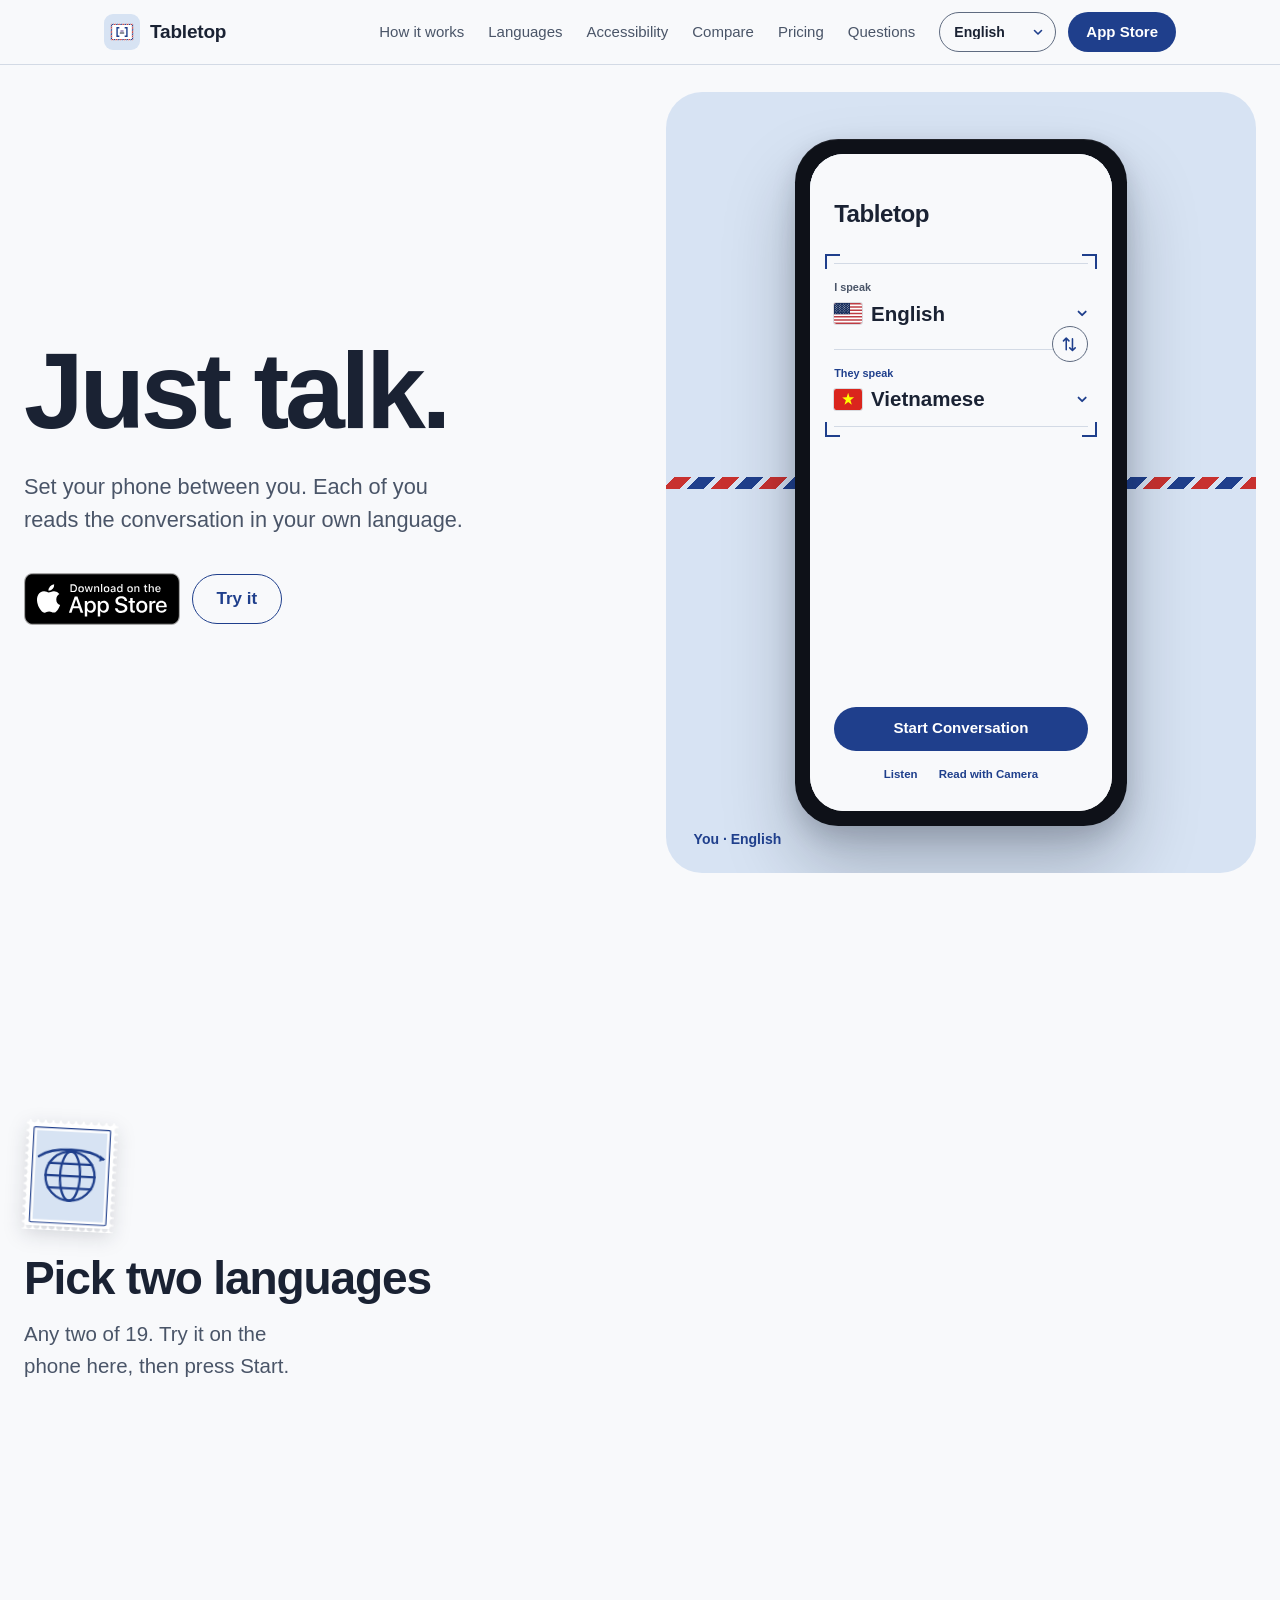
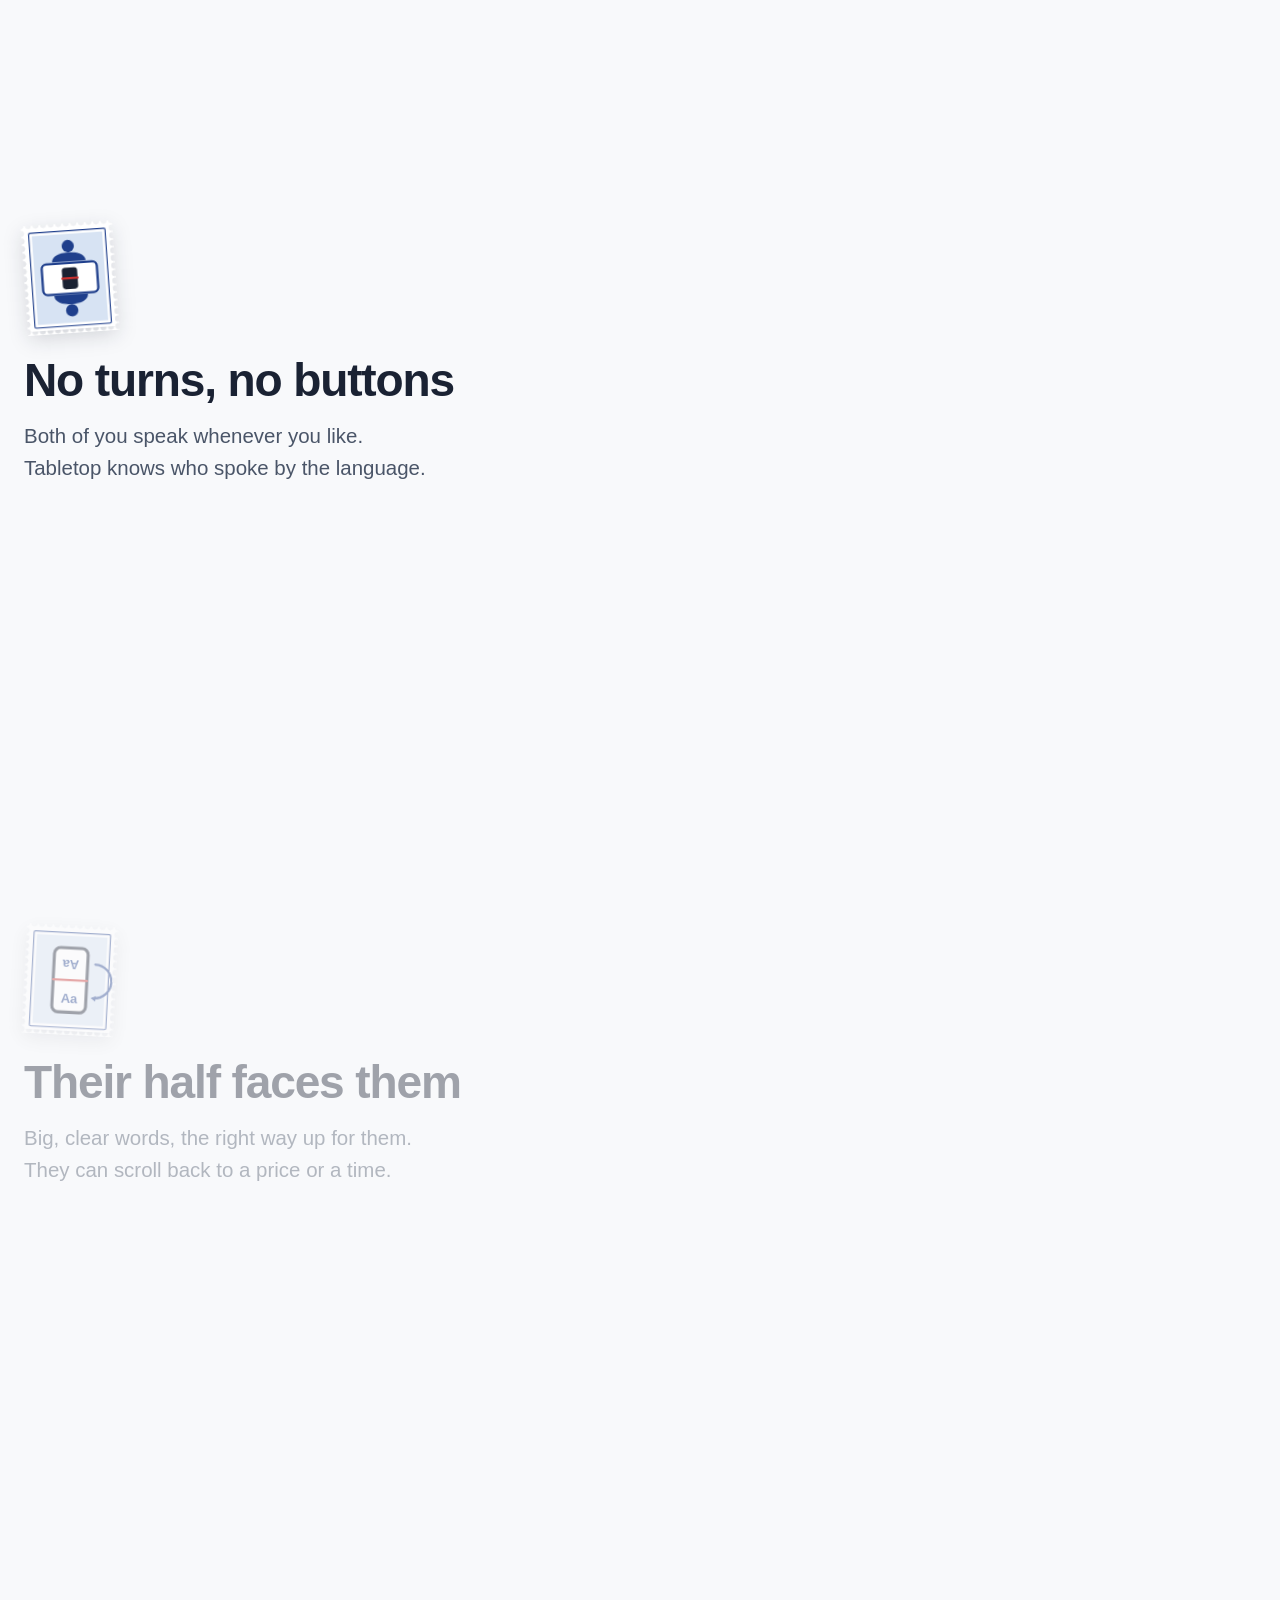
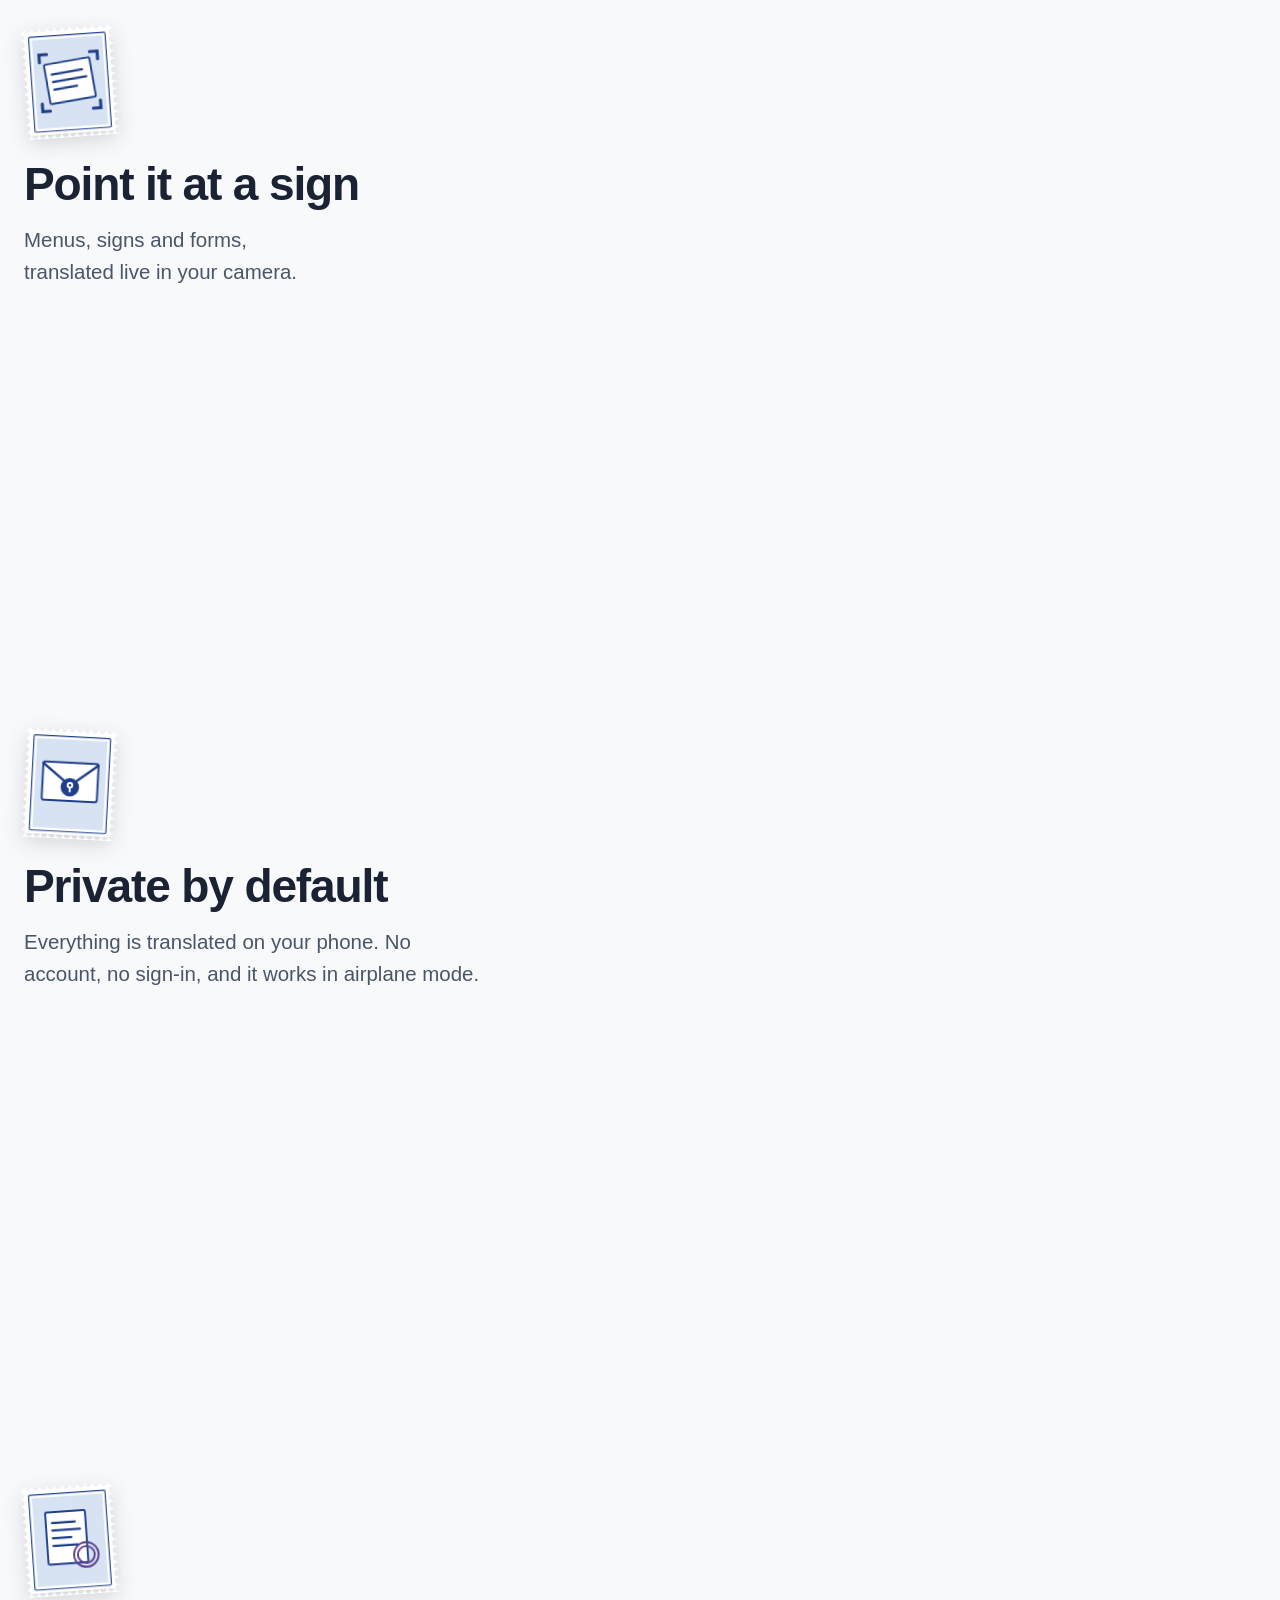
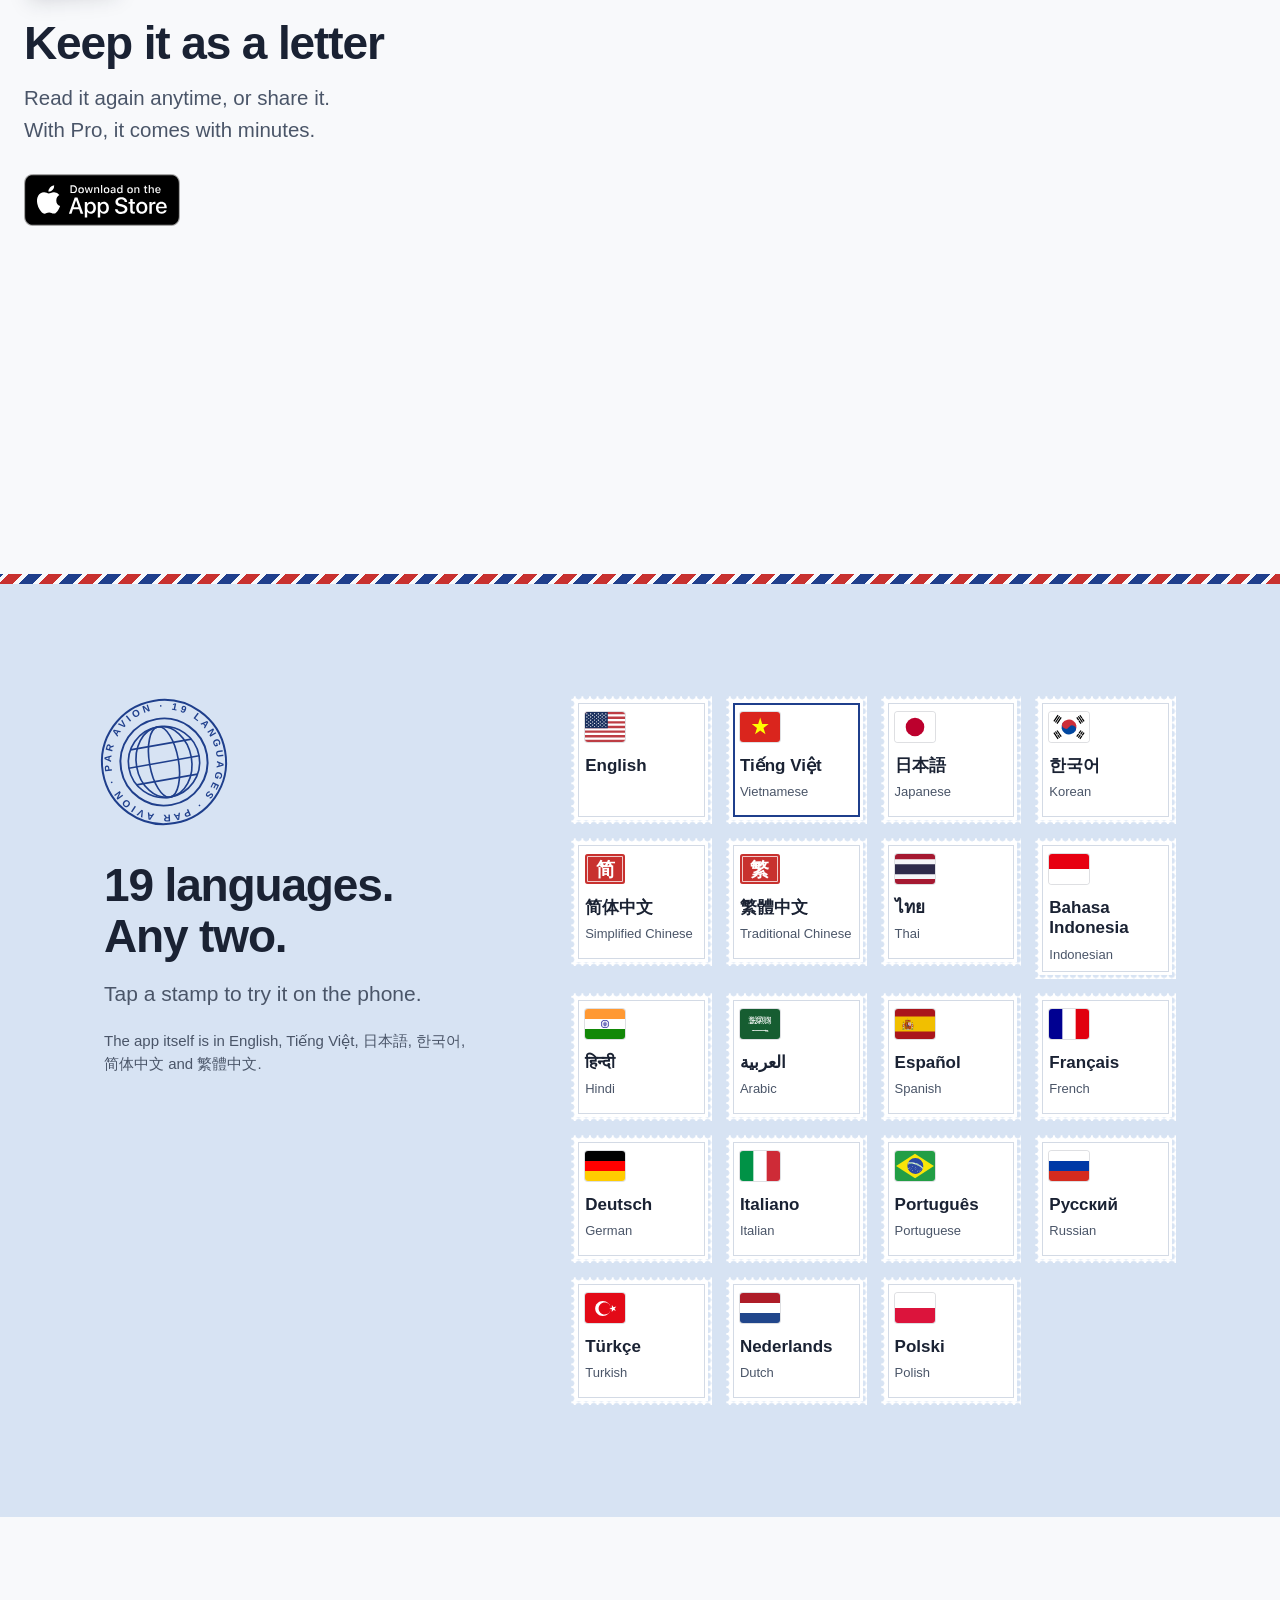
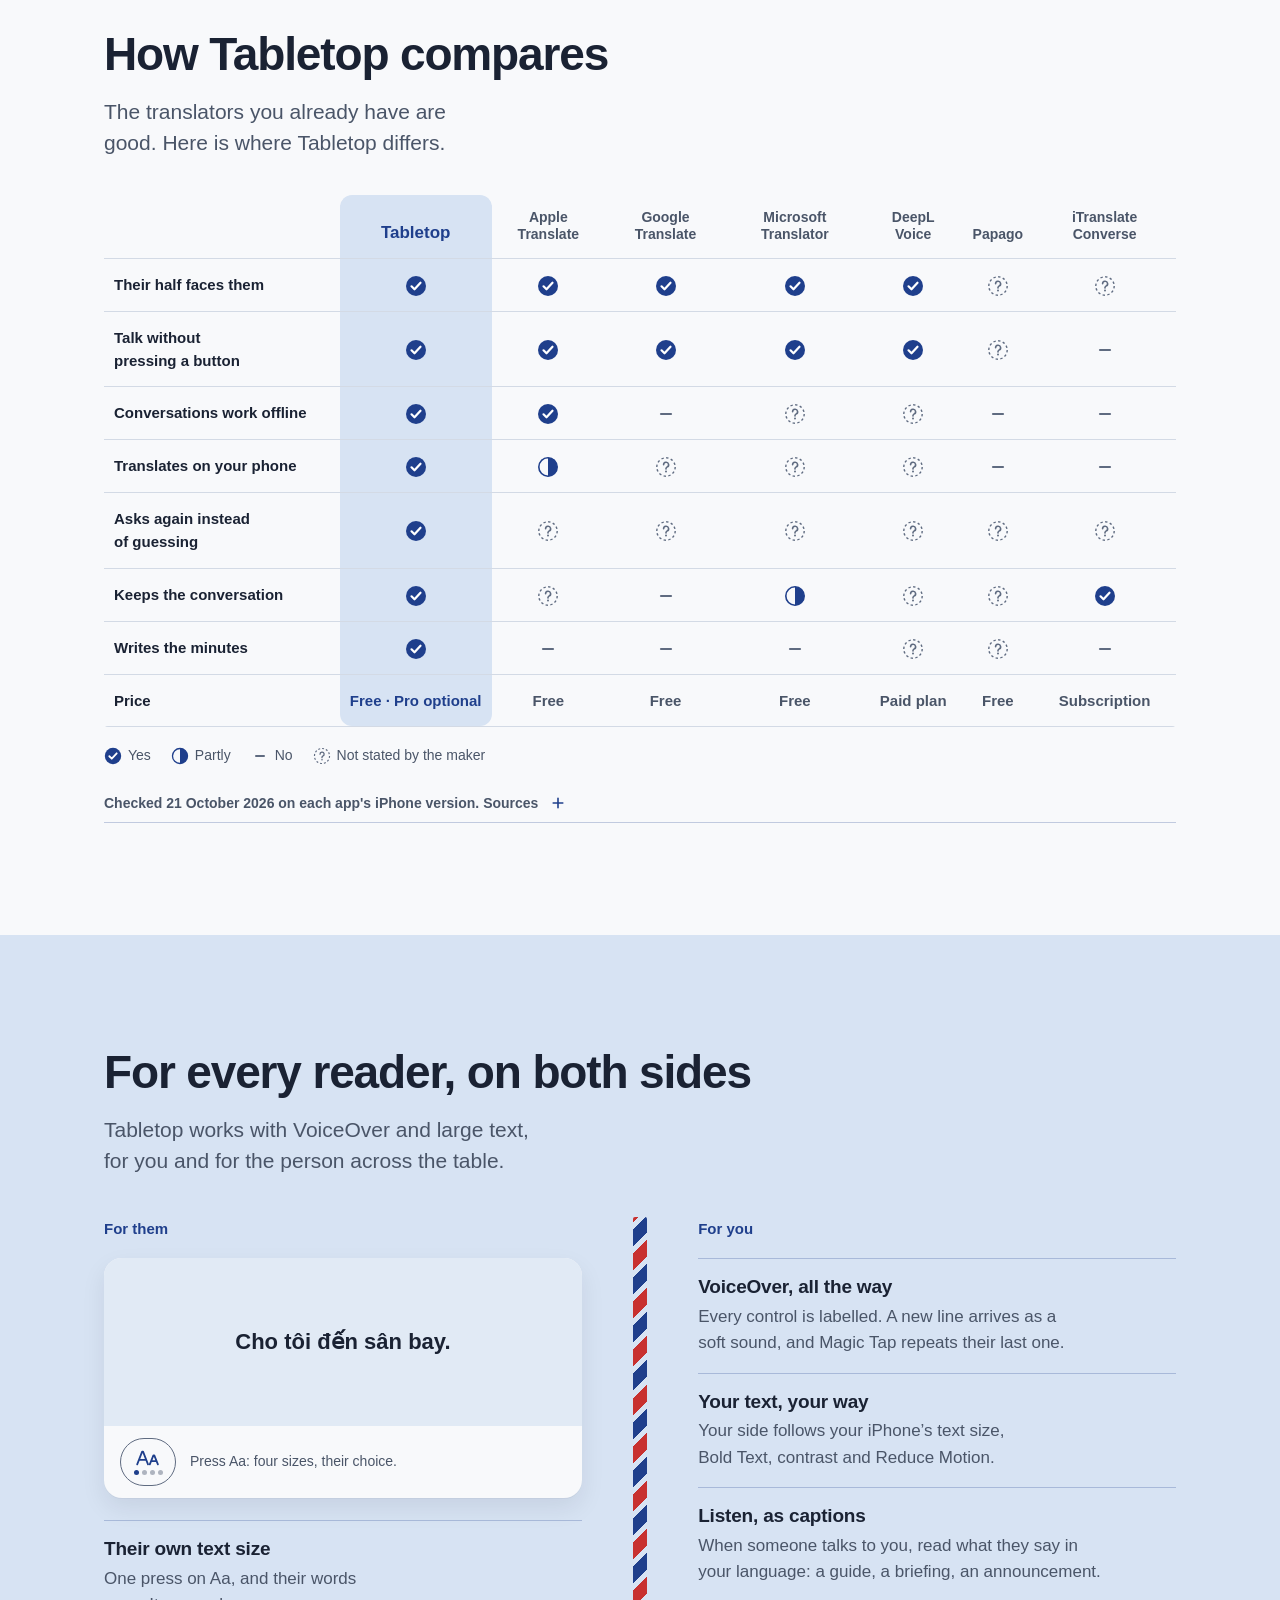
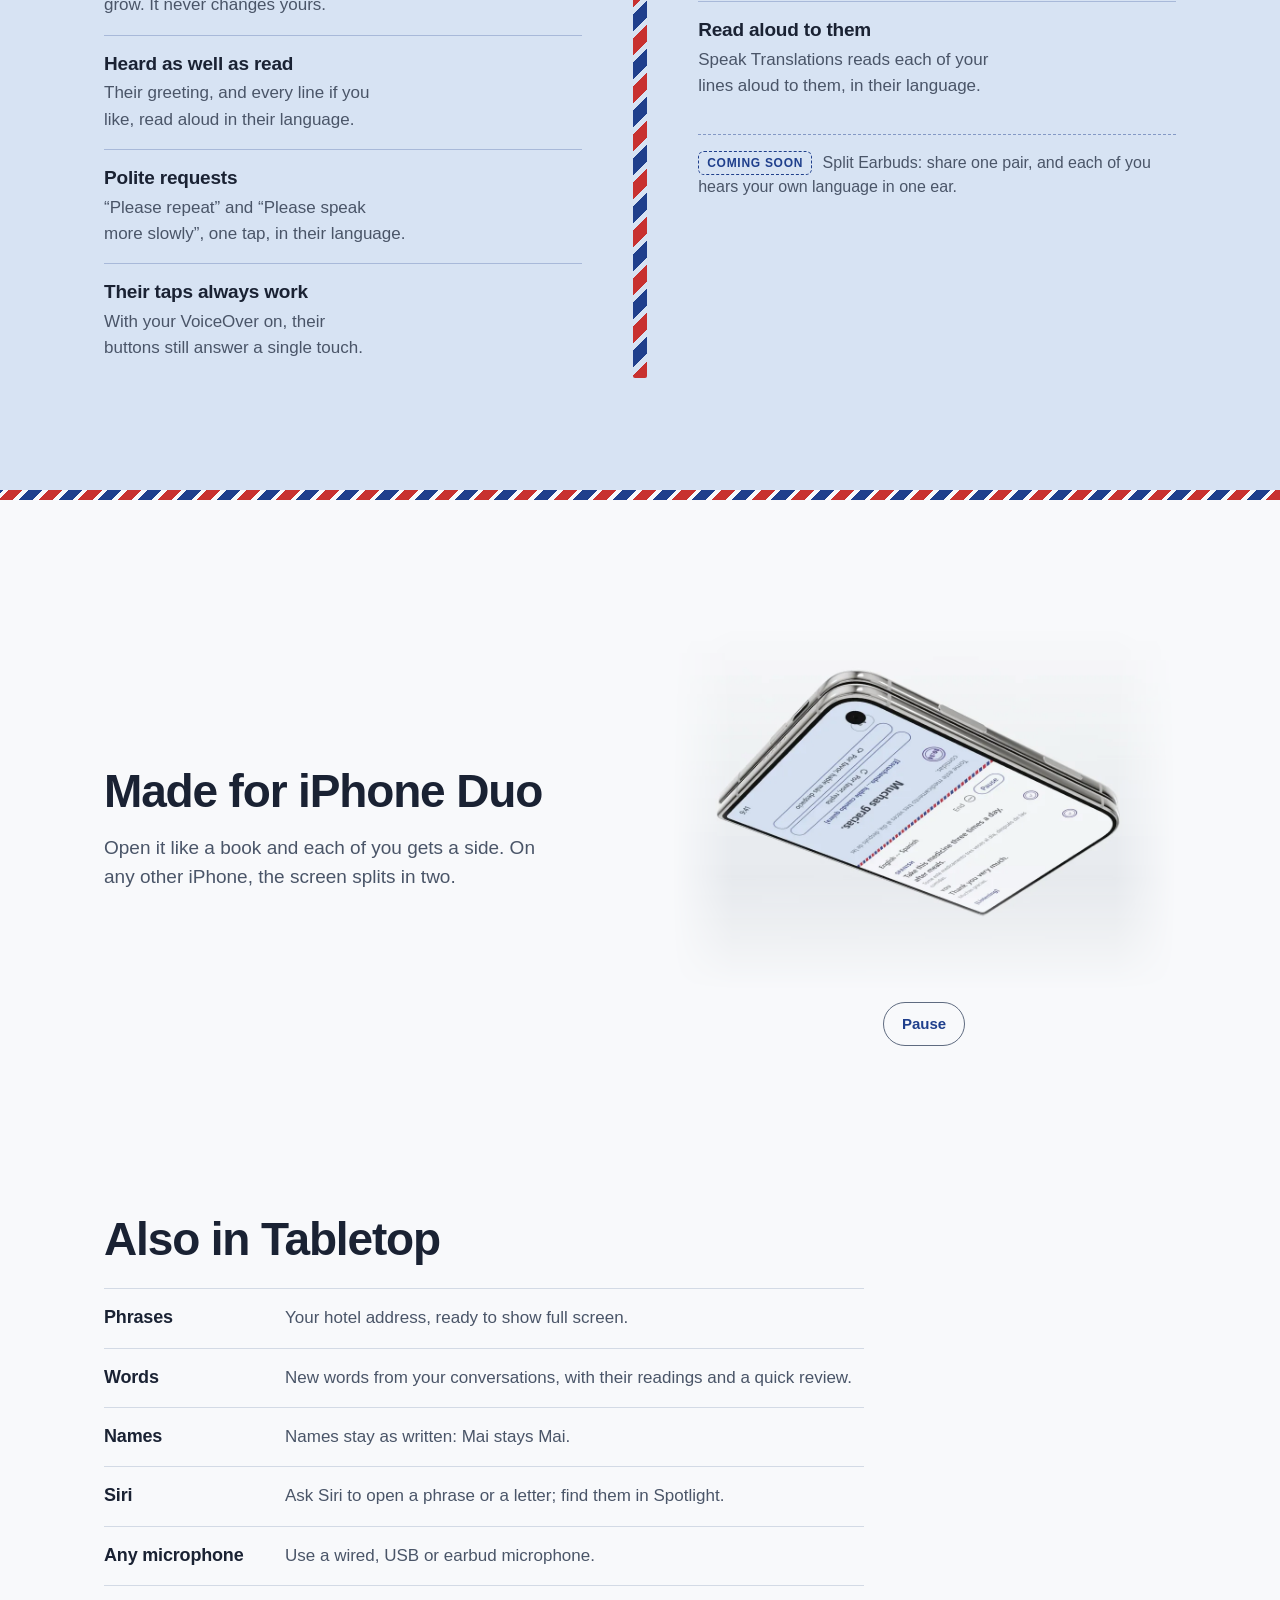
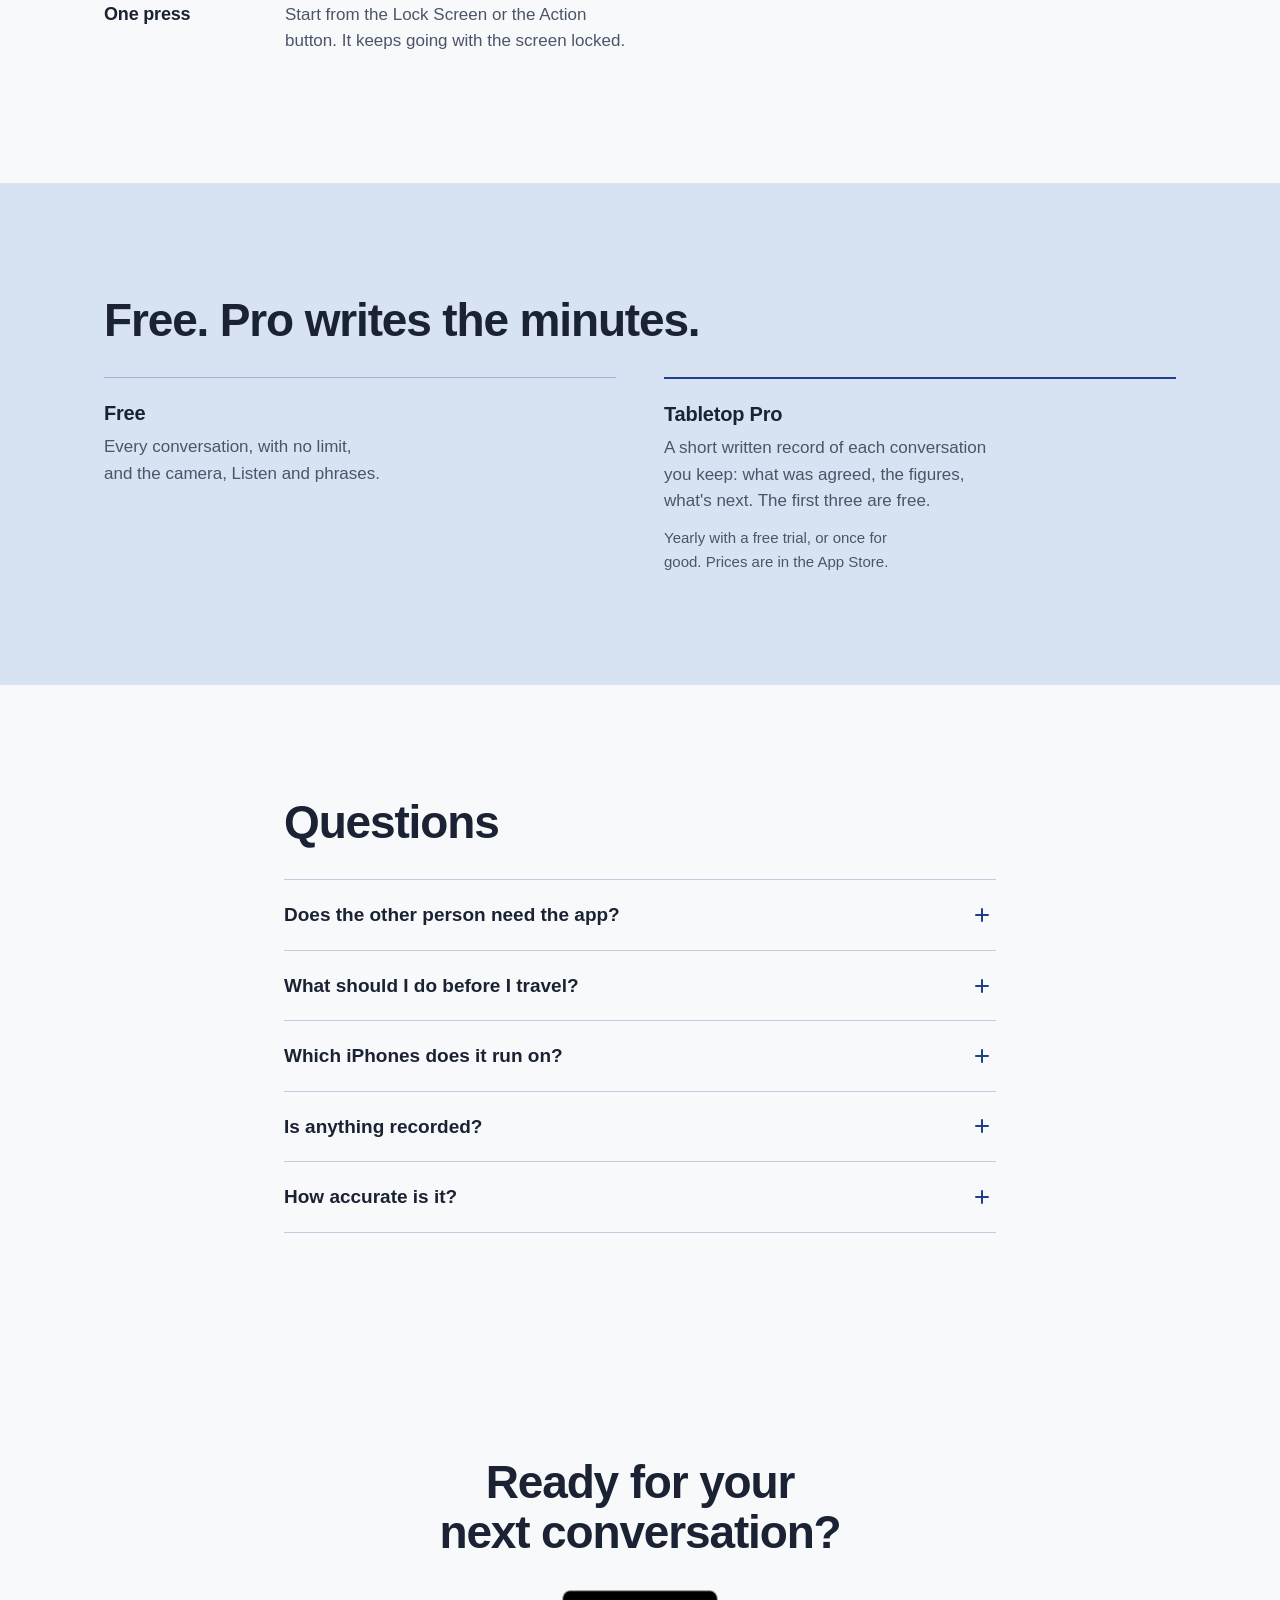
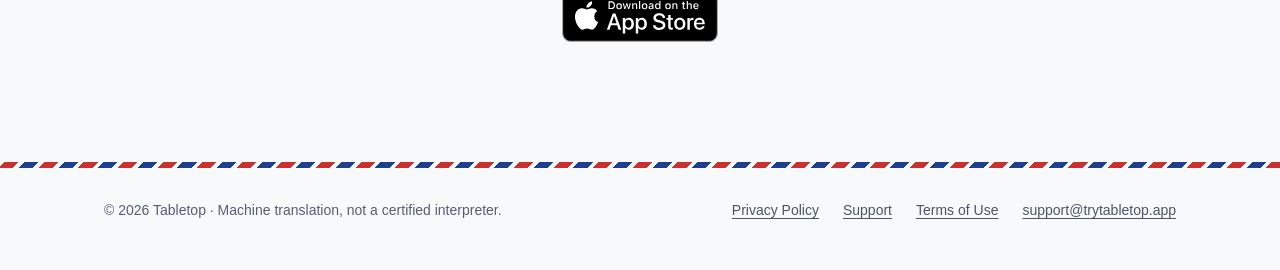
==== commit 5cc511da: "Home page: accessibility on both sides of the table, and the features we never mentioned A new secti" ====
--- a/index.html
+++ b/index.html
@@ -56,6 +56,7 @@
       <nav class="top__nav" aria-label="Main" data-i18n-aria="aria.main">
         <a href="#ch1" data-i18n="nav.how">How it works</a>
         <a href="#languages" data-i18n="nav.languages">Languages</a>
+        <a href="#access" data-i18n="nav.access">Accessibility</a>
         <a href="#compare" data-i18n="nav.compare">Compare</a>
         <a href="#pro" data-i18n="nav.pro">Pricing</a>
         <a href="#faq" data-i18n="nav.faq">Questions</a>
@@ -300,6 +301,49 @@
       </div>
     </section>
 
+    <!-- Both sides of the table: accessibility for the person across the table and for the owner, said once, with a
+         live Aa the visitor can press. The airmail seam divides the two, as it divides the screen. -->
+    <section class="section sheet access" id="access" aria-labelledby="access-title">
+      <div class="wrap">
+        <h2 id="access-title" data-i18n="acc.title">For every reader, on both sides</h2>
+        <p class="lede" data-i18n="acc.lede">Tabletop works with VoiceOver and large text, for you and for the person across the table.</p>
+        <div class="access__grid">
+          <div class="access__side">
+            <p class="access__who" data-i18n="acc.them">For them</p>
+            <figure class="aa-demo js-aa" aria-labelledby="aa-caption">
+              <div class="aa-demo__sheet">
+                <p class="aa-demo__text js-aa-text" lang="vi" data-i18n="acc.sample" data-i18n-lang="acc.sampleLang">Cho tôi đến sân bay.</p>
+              </div>
+              <div class="aa-demo__bar">
+                <button type="button" class="aa js-aa-button" aria-label="Their text size" data-i18n-aria="acc.aa">
+                  <svg viewBox="0 0 28 20" aria-hidden="true"><path d="M2 17 7.5 3h1L14 17M4.3 12h7.4M16 17l4-10h1l4 10M17.6 13.5h5.8"/></svg>
+                  <span class="aa__dots" aria-hidden="true"><i></i><i></i><i></i><i></i></span>
+                </button>
+                <figcaption id="aa-caption" data-i18n="acc.try">Press Aa: four sizes, their choice.</figcaption>
+              </div>
+            </figure>
+            <div class="access__list">
+              <article><h3 data-i18n="acc.t1.t">Their own text size</h3><p data-i18n="acc.t1.d">One press on Aa, and their words grow. It never changes yours.</p></article>
+              <article><h3 data-i18n="acc.t2.t">Heard as well as read</h3><p data-i18n="acc.t2.d">Their greeting, and every line if you like, read aloud in their language.</p></article>
+              <article><h3 data-i18n="acc.t3.t">Polite requests</h3><p data-i18n="acc.t3.d">“Please repeat” and “Please speak more slowly”, one tap, in their language.</p></article>
+              <article><h3 data-i18n="acc.t4.t">Their taps always work</h3><p data-i18n="acc.t4.d">With your VoiceOver on, their buttons still answer a single touch.</p></article>
+            </div>
+          </div>
+          <div class="access__seam" aria-hidden="true"></div>
+          <div class="access__side">
+            <p class="access__who" data-i18n="acc.you">For you</p>
+            <div class="access__list">
+              <article><h3 data-i18n="acc.y1.t">VoiceOver, all the way</h3><p data-i18n="acc.y1.d">Every control is labelled. A new line arrives as a soft sound, and Magic Tap repeats their last one.</p></article>
+              <article><h3 data-i18n="acc.y2.t">Your text, your way</h3><p data-i18n="acc.y2.d">Your side follows your iPhone’s text size, Bold Text, contrast and Reduce Motion.</p></article>
+              <article><h3 data-i18n="acc.y3.t">Listen, as captions</h3><p data-i18n="acc.y3.d">When someone talks to you, read what they say in your language: a guide, a briefing, an announcement.</p></article>
+              <article><h3 data-i18n="acc.y4.t">Read aloud to them</h3><p data-i18n="acc.y4.d">Speak Translations reads each of your lines aloud to them, in their language.</p></article>
+            </div>
+            <p class="access__soon"><span class="soon" data-i18n="acc.soon">Coming soon</span> <span data-i18n="acc.split">Split Earbuds: share one pair, and each of you hears your own language in one ear.</span></p>
+          </div>
+        </div>
+      </div>
+    </section>
+
     <div class="airmail" role="presentation"></div>
 
     <!-- iPhone Duo: the unfolding video (a 3D mockup of Tabletop's real screens, see duo.css). It loads and plays only
@@ -331,10 +375,12 @@
       <div class="wrap">
         <h2 data-i18n="also.title">Also in Tabletop</h2>
         <div class="also">
-          <article><h3 data-i18n="also.1.t">Listen</h3><p data-i18n="also.1.d">Captions in your language when someone talks to you: a guide, a briefing, an announcement.</p></article>
           <article><h3 data-i18n="also.2.t">Phrases</h3><p data-i18n="also.2.d">Your hotel address, ready to show full screen.</p></article>
+          <article><h3 data-i18n="also.5.t">Words</h3><p data-i18n="also.5.d">New words from your conversations, with their readings and a quick review.</p></article>
           <article><h3 data-i18n="also.3.t">Names</h3><p data-i18n="also.3.d">Names stay as written: Mai stays Mai.</p></article>
-          <article><h3 data-i18n="also.4.t">One press</h3><p data-i18n="also.4.d">Start from the Lock Screen or the Action button.</p></article>
+          <article><h3 data-i18n="also.6.t">Siri</h3><p data-i18n="also.6.d">Ask Siri to open a phrase or a letter; find them in Spotlight.</p></article>
+          <article><h3 data-i18n="also.7.t">Any microphone</h3><p data-i18n="also.7.d">Use a wired, USB or earbud microphone.</p></article>
+          <article><h3 data-i18n="also.4.t">One press</h3><p data-i18n="also.4.d">Start from the Lock Screen or the Action button. It keeps going with the screen locked.</p></article>
         </div>
       </div>
     </section>
--- a/styles.css
+++ b/styles.css
@@ -536,3 +536,57 @@
   .cmp__txt { white-space: normal; font-size: 12px; }
   [data-v]::before { width: 20px; height: 20px; }
 }
+
+/* ---------- Both sides of the table: accessibility ----------
+   Two columns divided by the airmail seam, as the screen is: what the person across the table gets, and what you get.
+   Their column carries a live Aa: the sample line grows a step at each press and the dots show where it is. */
+.access .lede { max-width: 32em; margin-bottom: 40px; }
+.access__grid { display: grid; grid-template-columns: minmax(0, 1fr) 14px minmax(0, 1fr); gap: 0 clamp(28px, 4vw, 56px); align-items: start; }
+.access__seam {
+  align-self: stretch; width: 14px; border-radius: 2px;
+  background: repeating-linear-gradient(-45deg, var(--border-red) 0 12px, var(--sheet) 12px 17px, var(--border-blue) 17px 29px, var(--sheet) 29px 34px);
+}
+.access__who { font-weight: 700; font-size: 15px; color: var(--par-avion); margin-bottom: 18px; }
+.access__list article { padding: 16px 0; border-top: 1px solid color-mix(in srgb, var(--par-avion) 25%, transparent); }
+.access__list h3 { font-size: 19px; margin-bottom: 4px; }
+.access__list p { color: var(--secondary); font-size: 17px; max-width: 28em; text-wrap: balance; }
+.access__soon { margin-top: 18px; padding-top: 16px; border-top: 1px dashed color-mix(in srgb, var(--par-avion) 45%, transparent); color: var(--secondary); font-size: 16px; text-wrap: pretty; }
+.soon { display: inline-block; font-size: 12px; font-weight: 700; letter-spacing: 0.06em; text-transform: uppercase; color: var(--par-avion);
+  border: 1.5px dashed var(--par-avion); border-radius: 6px; padding: 2px 8px; margin-right: 6px; vertical-align: 1px; }
+:lang(ja) .soon, :lang(ko) .soon, :lang(zh-Hans) .soon, :lang(zh-Hant) .soon { letter-spacing: 0; }
+
+/* The live Aa: their half's sheet, the app's own control. */
+.aa-demo { margin: 0 0 22px; background: var(--ground); border-radius: 18px; overflow: hidden; box-shadow: 0 1px 0 rgba(26,34,51,.04), 0 10px 24px rgba(10,18,36,.08); }
+.aa-demo__sheet { min-height: 168px; display: flex; align-items: center; justify-content: center; padding: 24px; background: color-mix(in srgb, var(--sheet) 70%, var(--ground)); }
+.aa-demo__text { font: 700 22px/1.25 var(--display); color: var(--ink); text-align: center; transition: font-size .35s cubic-bezier(.16, 1, .3, 1); }
+.js-aa[data-step="1"] .aa-demo__text { font-size: 27px; }
+.js-aa[data-step="2"] .aa-demo__text { font-size: 33px; }
+.js-aa[data-step="3"] .aa-demo__text { font-size: 41px; }
+.aa-demo__bar { display: flex; align-items: center; gap: 14px; padding: 12px 16px; }
+.aa-demo figcaption { margin: 0; text-align: left; font-size: 14px; color: var(--secondary); }
+.aa {
+  flex: none; display: inline-flex; flex-direction: column; align-items: center; justify-content: center; gap: 3px;
+  min-width: 56px; min-height: 48px; padding: 6px 12px; border-radius: 999px; cursor: pointer;
+  background: var(--ground); color: var(--par-avion); border: 1px solid var(--control-edge);
+}
+.aa:hover { border-color: var(--par-avion); }
+.aa:focus-visible { outline: 2px solid var(--par-avion); outline-offset: 3px; }
+.aa svg { width: 26px; height: 18px; fill: none; stroke: currentColor; stroke-width: 2; stroke-linecap: round; stroke-linejoin: round; }
+.aa__dots { display: flex; gap: 3px; }
+.aa__dots i { width: 5px; height: 5px; border-radius: 50%; background: color-mix(in srgb, var(--tertiary) 45%, transparent); }
+.js-aa[data-step="0"] .aa__dots i:nth-child(-n+1),
+.js-aa[data-step="1"] .aa__dots i:nth-child(-n+2),
+.js-aa[data-step="2"] .aa__dots i:nth-child(-n+3),
+.js-aa[data-step="3"] .aa__dots i { background: var(--par-avion); }
+.aa__dots i:first-child { background: var(--par-avion); }
+@media (prefers-reduced-motion: reduce) { .aa-demo__text { transition: none; } }
+@media (max-width: 800px) {
+  .access__grid { grid-template-columns: 1fr; }
+  .access__seam { width: auto; height: 12px; margin: 28px 0; }
+}
+
+/* Japanese and Chinese headlines are one phrase that can't break: sized so "ただ話すだけ。" fits its column whole. */
+:lang(ja) .story__copy h1, :lang(zh-Hans) .story__copy h1, :lang(zh-Hant) .story__copy h1 { font-size: clamp(44px, 5.6vw, 80px); }
+@media (max-width: 900px) {
+  :lang(ja) .story__copy h1, :lang(zh-Hans) .story__copy h1, :lang(zh-Hant) .story__copy h1 { font-size: clamp(36px, 12vw, 64px); }
+}
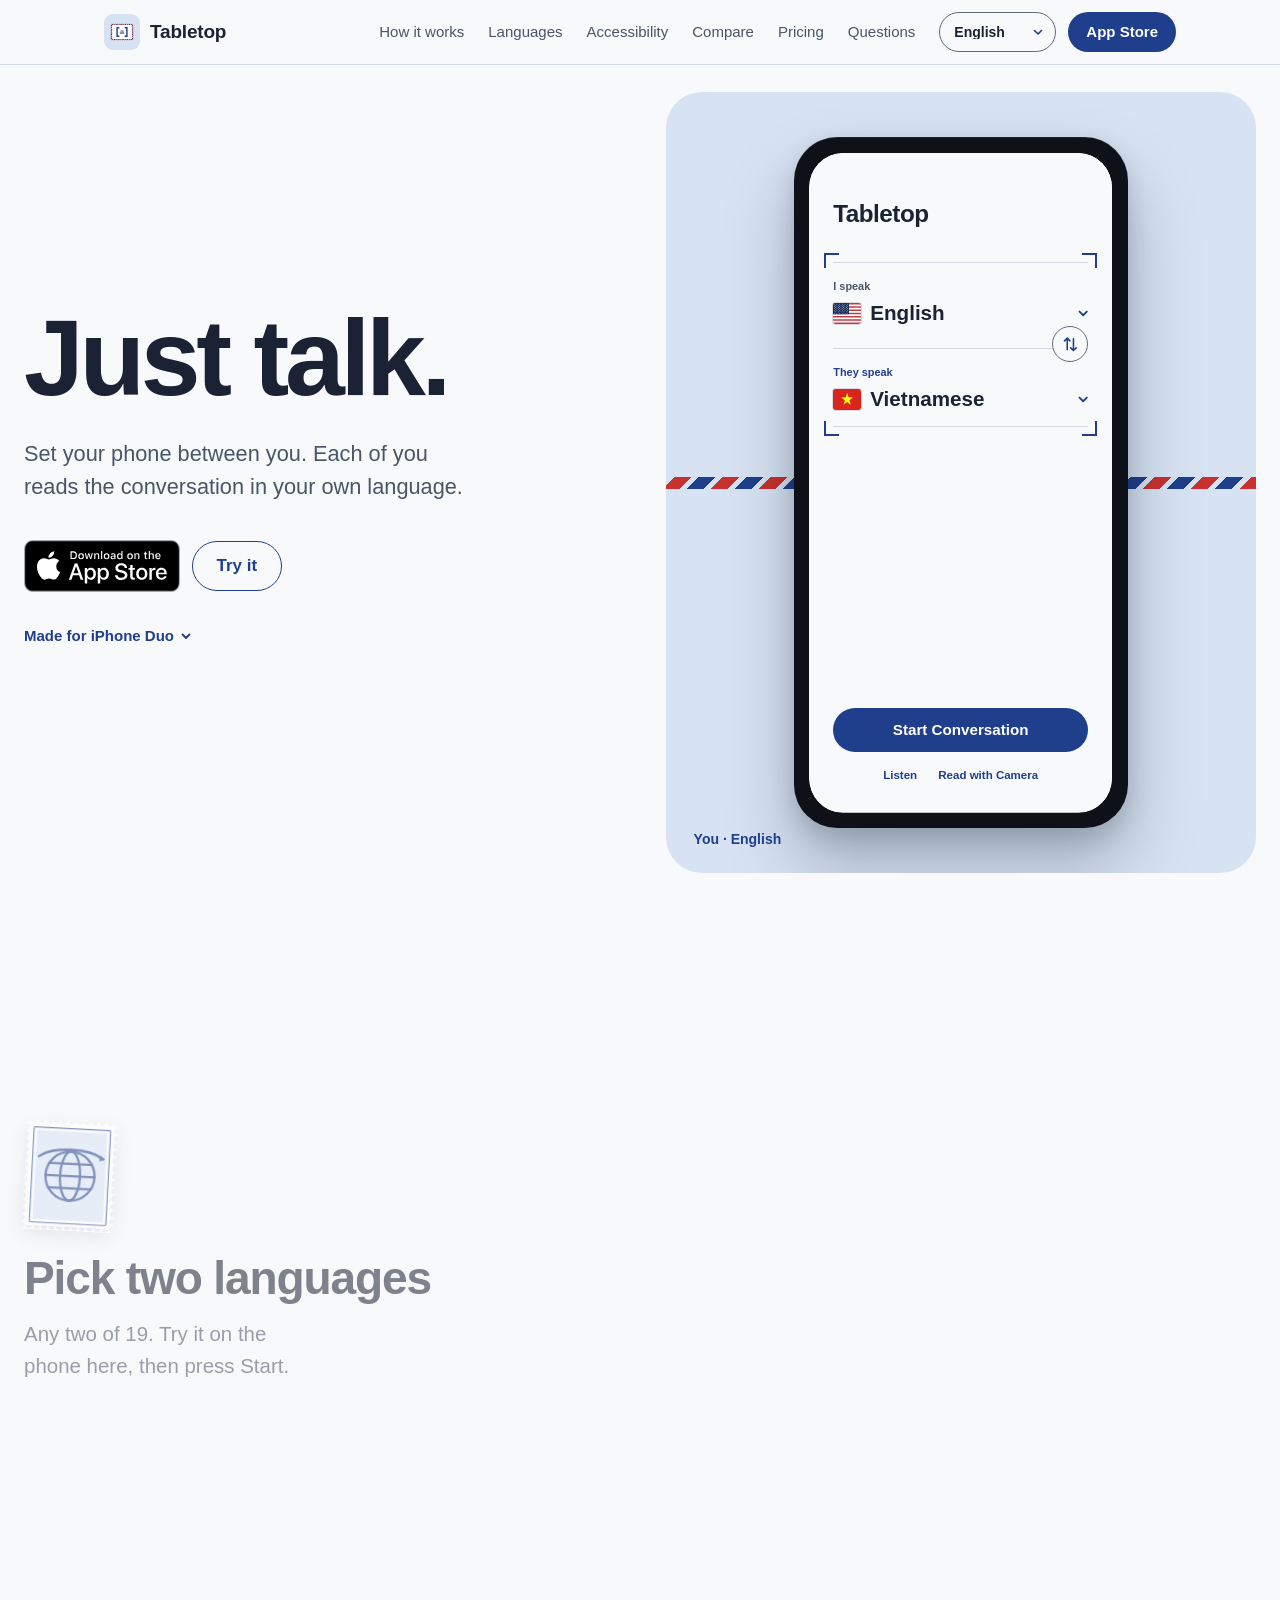
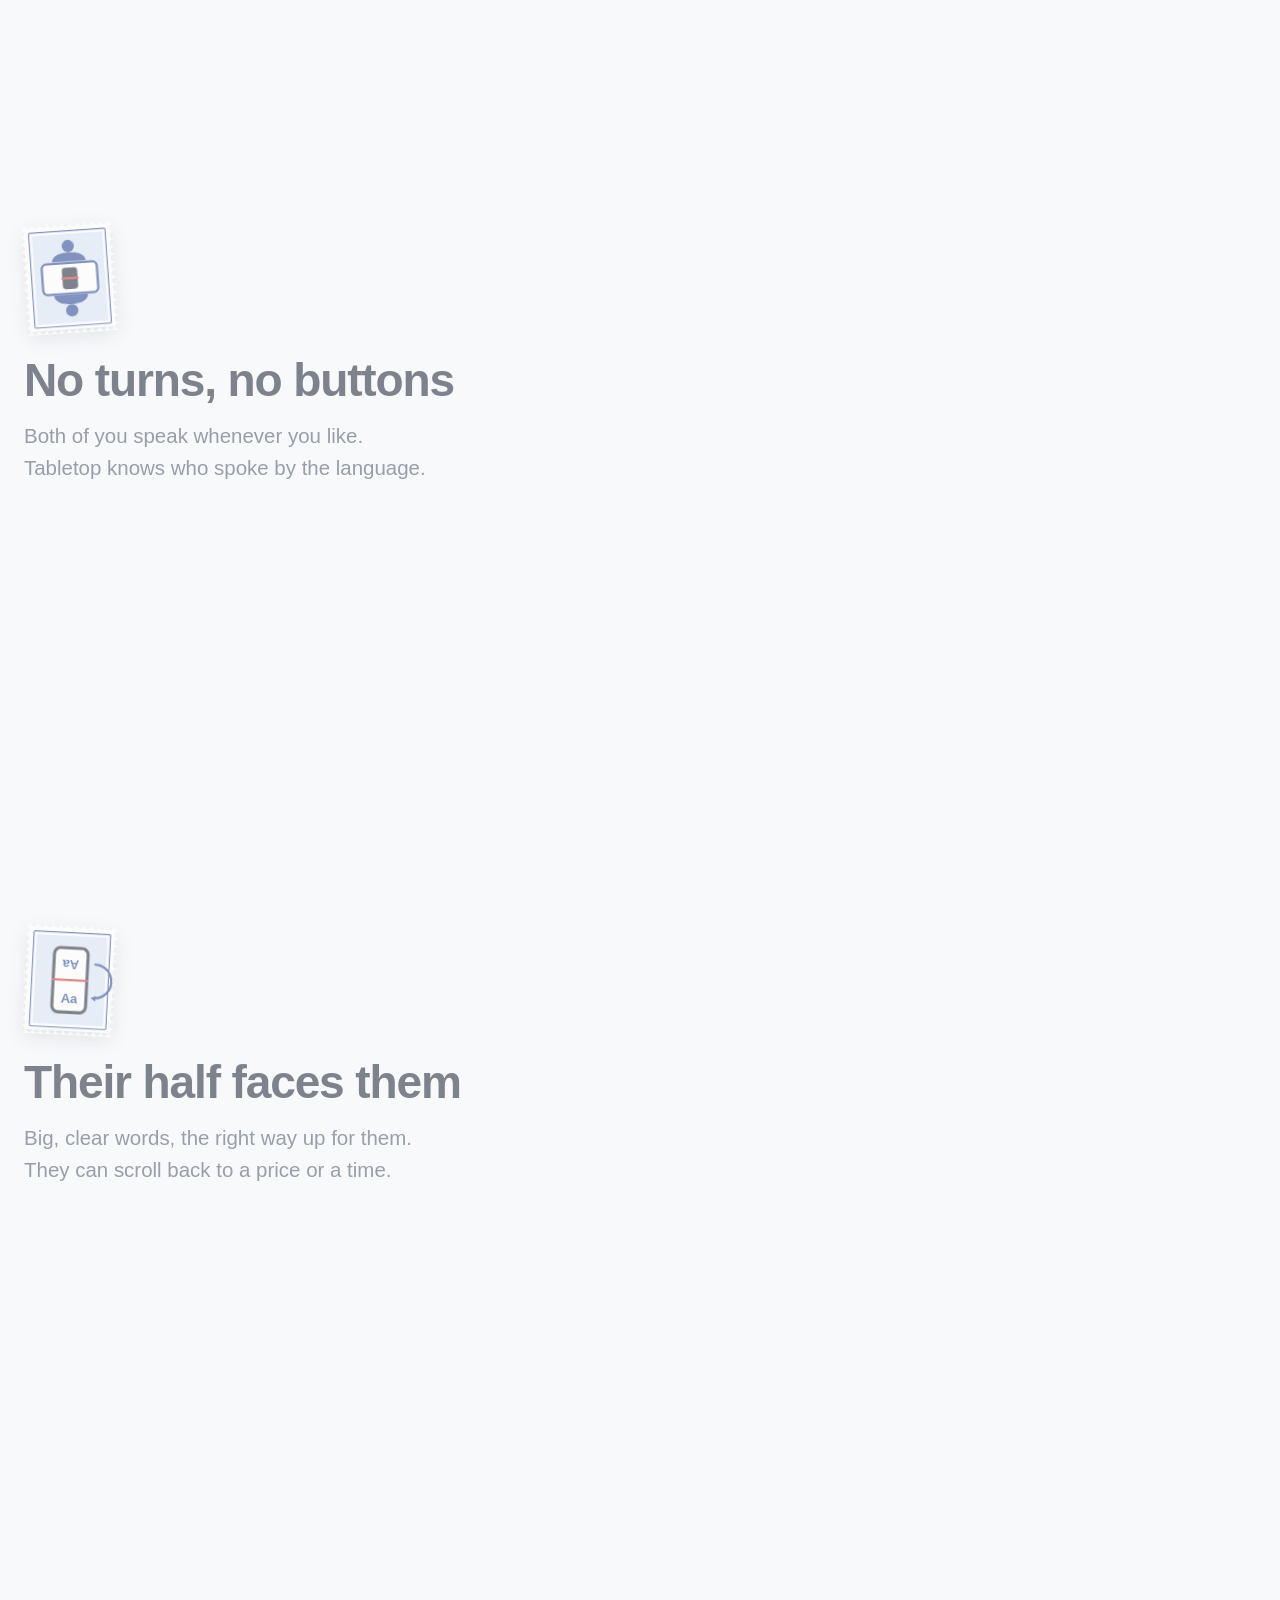
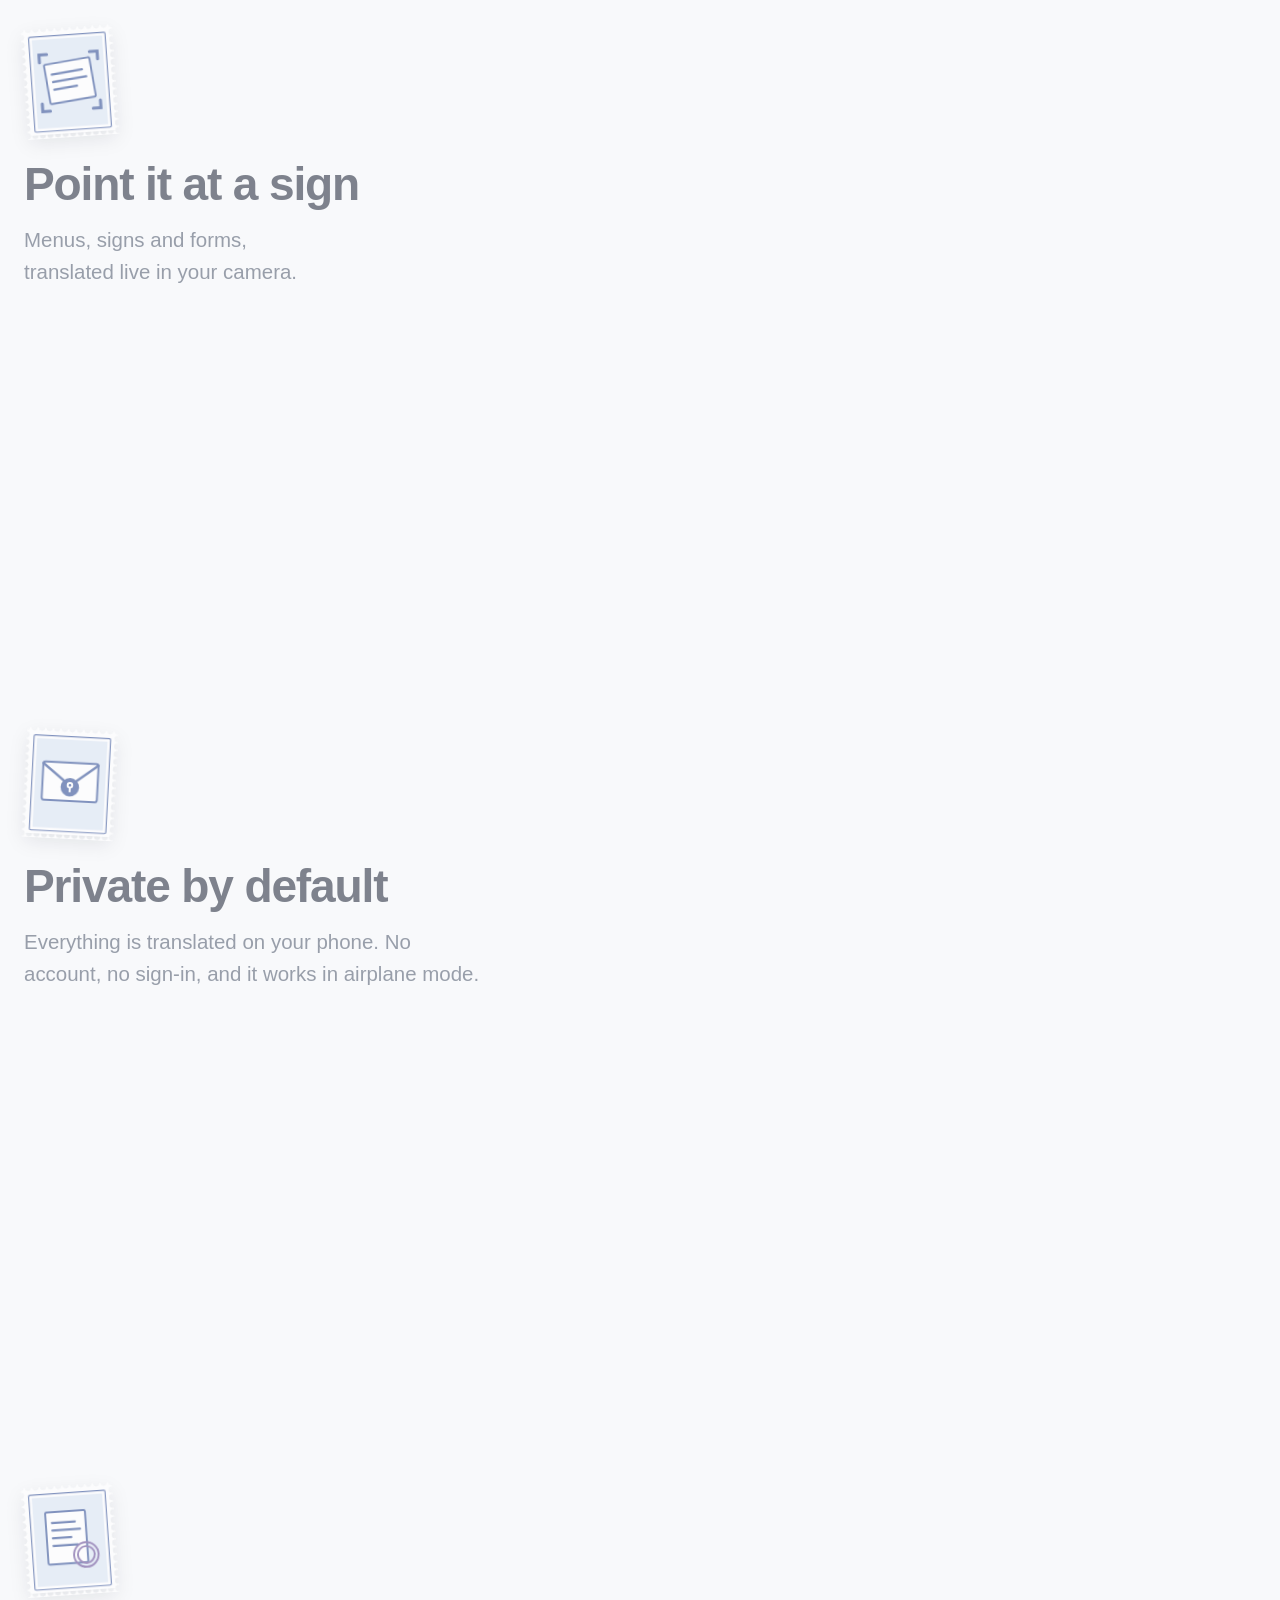
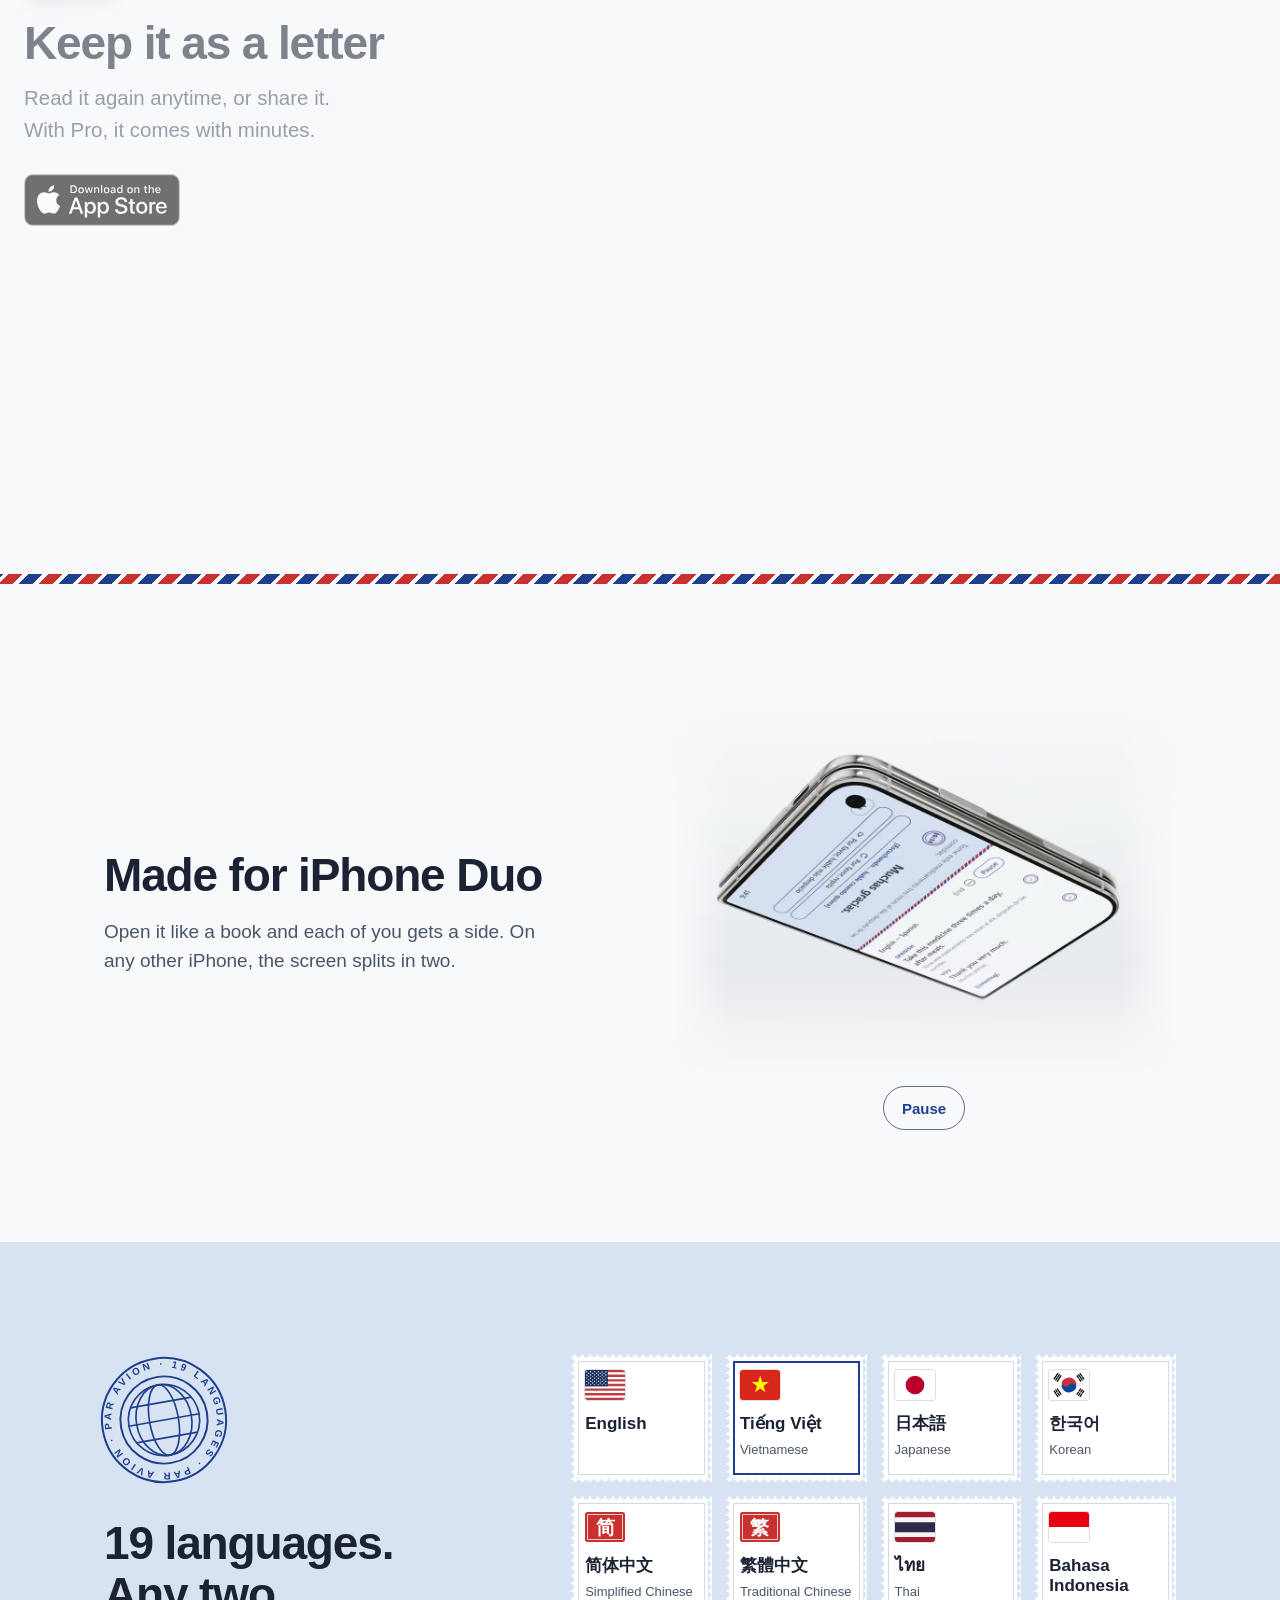
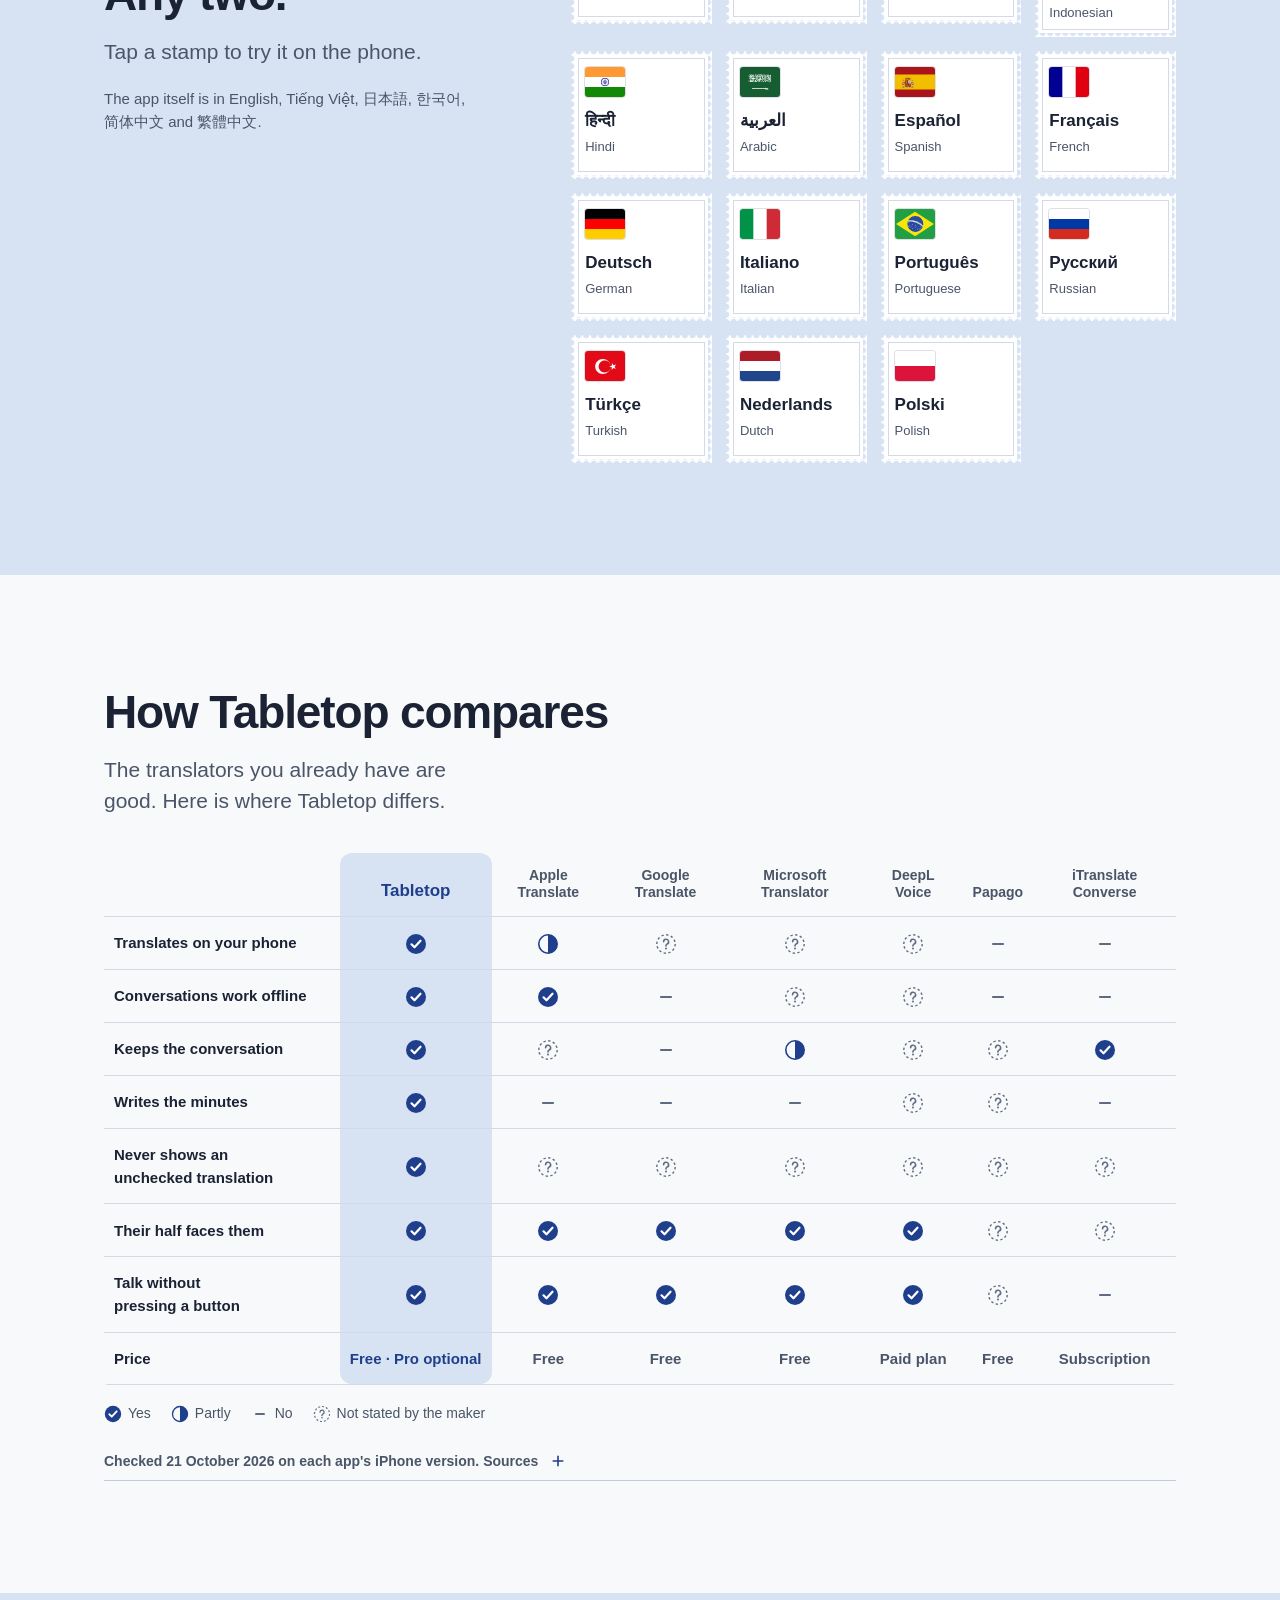
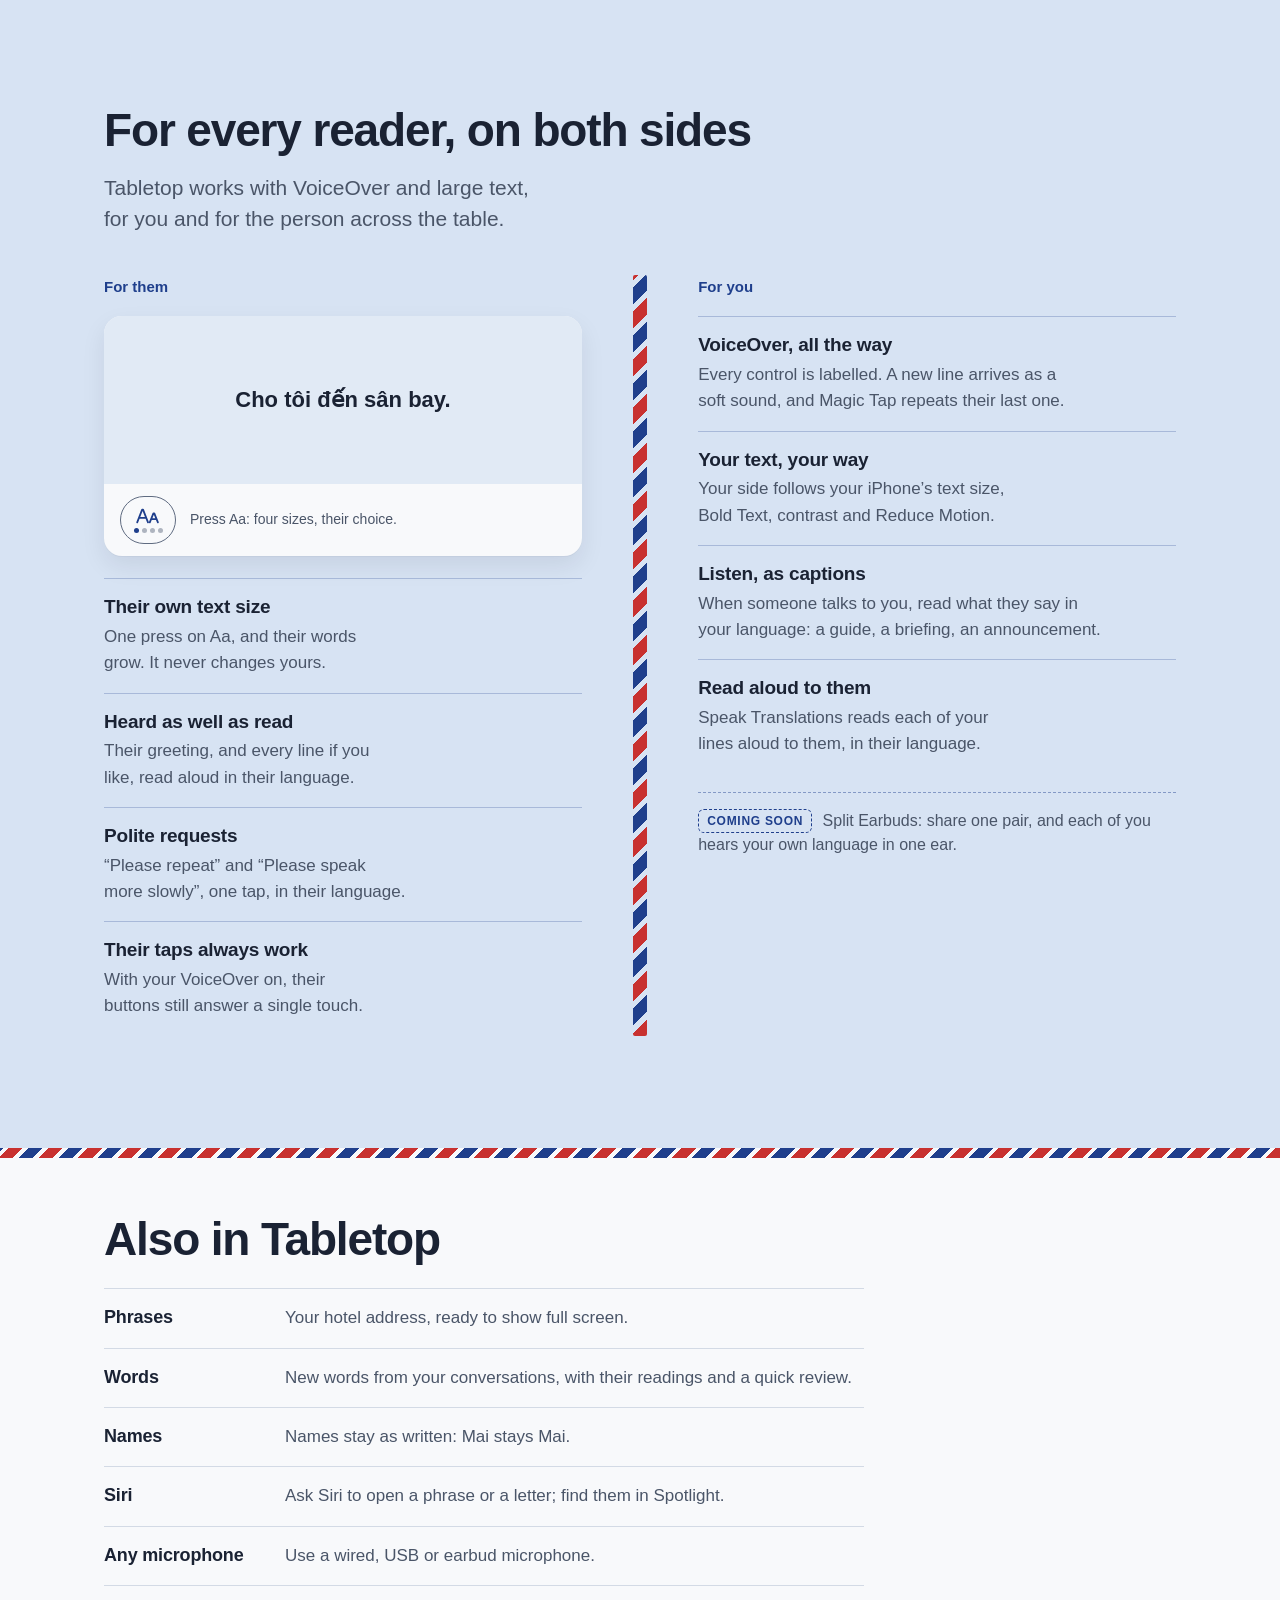
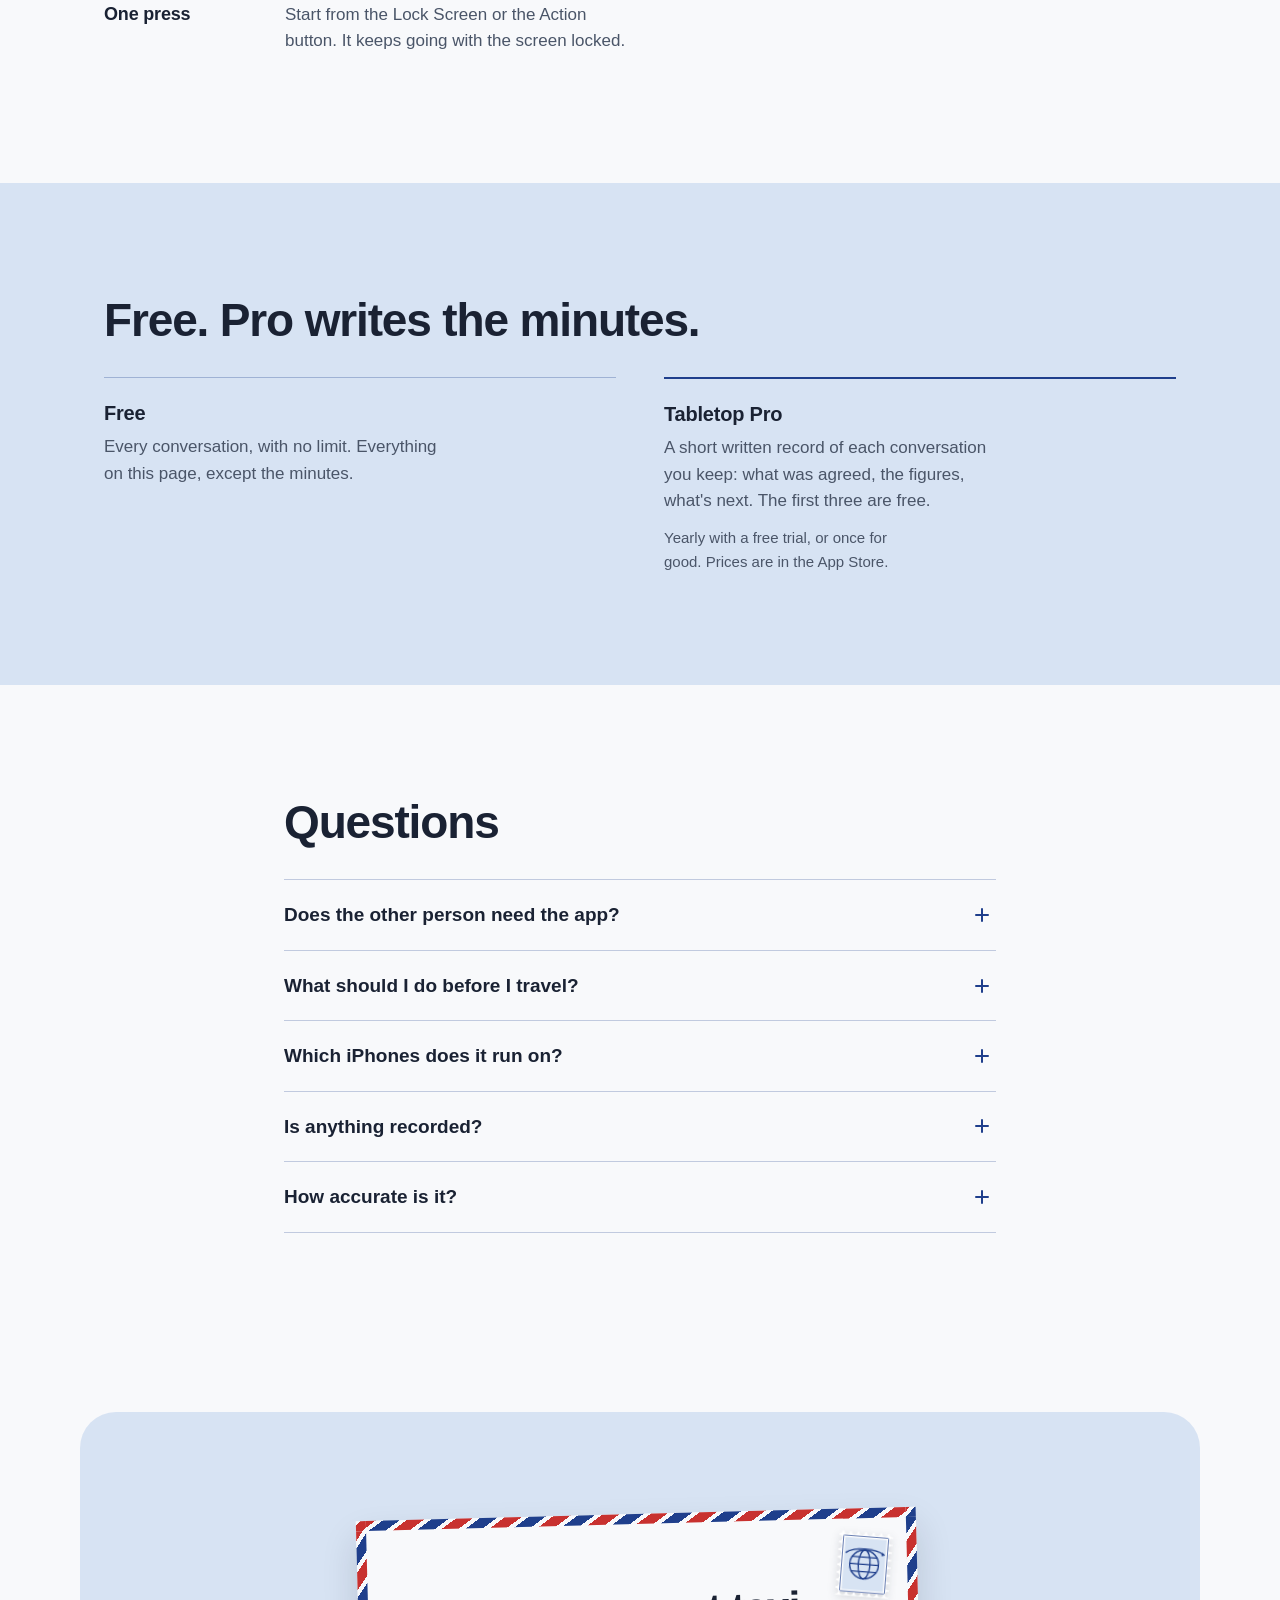
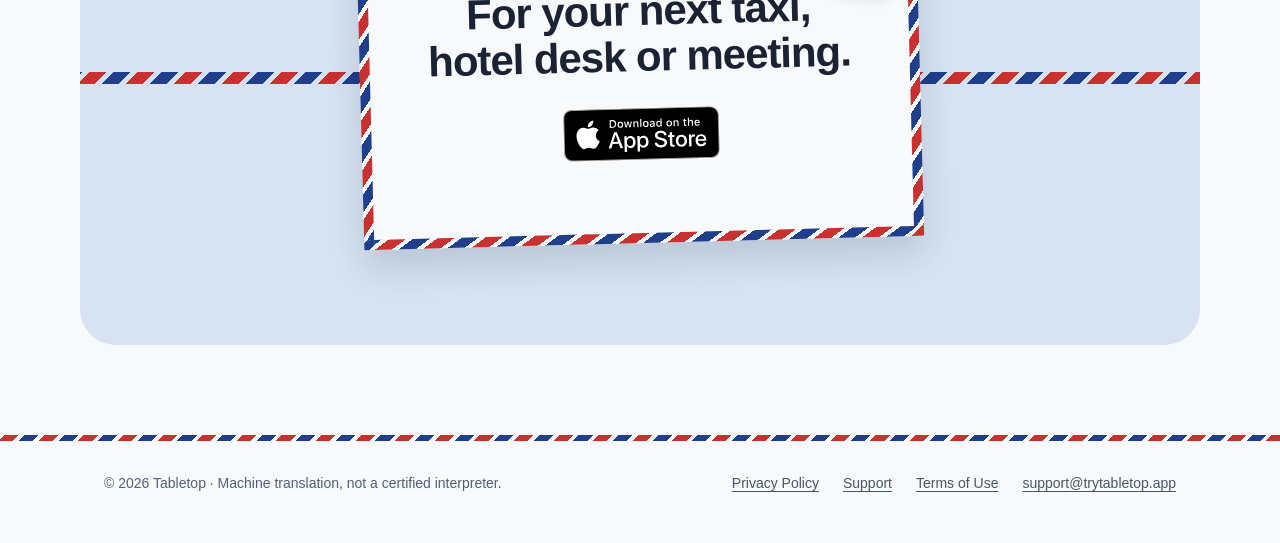
==== commit 8319e1bf: "Home page, critique round 3: the comparison leads with what only Tabletop does; the page ends on the" ====
--- a/index.html
+++ b/index.html
@@ -90,6 +90,7 @@
             <a class="badge js-store" href="https://apps.apple.com/app/tabletop-interpreter/id6821405972"><img class="js-badge" src="/assets/badges/en.svg" width="150" height="50" alt="Download on the App Store" data-i18n-alt="cta.store"></a>
             <a class="btn btn--quiet" href="#ch1" data-i18n="cta.try">Try it</a>
           </div>
+          <p class="hero__duo"><a href="#duo"><span data-i18n="hero.duo">Made for iPhone Duo</span><svg viewBox="0 0 12 12" aria-hidden="true"><path d="M2.5 4.5 6 8l3.5-3.5"/></svg></a></p>
         </div>
         <div class="story__stage">
           <figure class="table">
@@ -124,7 +125,7 @@
                 </div>
                 <div class="dv__seam"></div>
                 <div class="dv__mine">
-                  <p class="dv__bar"><span class="dv__pair js-dv-pair">English ↔ Vietnamese</span><span class="dv__off"><svg viewBox="0 0 24 24" aria-hidden="true"><path d="M21 15.5v-2l-8-5V3.5a1.5 1.5 0 0 0-3 0V8.5l-8 5v2l8-2.5V18l-2 1.5V21l3.5-1 3.5 1v-1.5L13 18v-5z"/></svg><span class="js-dv-off">Airplane mode</span></span><span class="dv__end js-dv-end">End</span><span class="dv__pause js-dv-pause">Pause</span></p>
+                  <p class="dv__bar"><span class="dv__pair js-dv-pair">English ↔ Vietnamese</span><span class="dv__end js-dv-end">End</span><span class="dv__pause js-dv-pause">Pause</span></p>
                   <ol class="dv__lines js-dv-lines">
                     <li class="dv__line is-in" data-n="1"><b>YOU</b><span class="dv__text">Please take me to the airport.</span><span class="dv__gloss">Cho tôi đến sân bay.</span><i class="dv__mark"></i></li>
                     <li class="dv__line dv__line--them is-in" data-n="2"><b>VIETNAMESE</b><span class="dv__text">Shall I take the highway?</span><span class="dv__gloss">Mình đi đường cao tốc nhé?</span><i class="dv__mark"></i></li>
@@ -156,6 +157,8 @@
                   <p class="dv__cl"><b>4</b><span class="js-dv-c4">About an hour.</span></p>
                   <p class="dv__kept"><span class="js-dv-kno">No. 12</span><strong>11:23</strong><span class="js-dv-kk">KEPT</span></p>
                 </div>
+                <!-- Private by default: a postmark struck on the phone, not a control the app doesn't have -->
+                <p class="dv__private" aria-hidden="true"><span class="js-dv-priv1">ON THIS PHONE</span><svg viewBox="0 0 24 24"><path d="M21 15.5v-2l-8-5V3.5a1.5 1.5 0 0 0-3 0V8.5l-8 5v2l8-2.5V18l-2 1.5V21l3.5-1 3.5 1v-1.5L13 18v-5z"/></svg><span class="js-dv-priv2">NO ACCOUNT</span></p>
                 <!-- The highlight: captioning brackets around what the chapter is about -->
                 <span class="dv__focus" aria-hidden="true"><i></i><i></i><i></i><i></i></span>
                 <span class="dv__focus" aria-hidden="true"><i></i><i></i><i></i><i></i></span>
@@ -201,6 +204,30 @@
 
     <div class="airmail" role="presentation"></div>
 
+    <!-- iPhone Duo: the unfolding video (a 3D mockup of Tabletop's real screens, see duo.css). It loads and plays only
+         once it is on screen, never under Reduce Motion, and Pause stops it. -->
+    <section class="section duo" id="duo" aria-labelledby="duo-title">
+      <div class="wrap duo__grid">
+        <div>
+          <h2 id="duo-title" data-i18n="duo.title">Made for iPhone Duo</h2>
+          <p data-i18n="duo.body">Open it like a book and each of you gets a side. On any other iPhone, the screen splits in two.</p>
+        </div>
+        <figure class="held">
+          <div class="fold">
+            <video class="duo-video js-duo-video" muted loop playsinline preload="none" width="1080" height="810"
+                   poster="/assets/duo/duo-unfold-dau.webp" aria-labelledby="fold-desc">
+              <source src="/assets/duo/duo-unfold.mp4" type="video/mp4">
+            </video>
+            <img class="duo-still" src="/assets/duo/duo-unfold-mo.webp" width="1080" height="810" alt="" aria-hidden="true" loading="lazy">
+            <span class="sr-only" id="fold-desc" data-i18n="duo.alt">Video: an iPhone Duo unfolds like a book. Closed, its outer display splits the conversation top and bottom, the other person's half turned toward them. Open, the other person's side faces them in their language and your side shows yours.</span>
+          </div>
+          <div class="controls controls--center">
+            <button type="button" class="ctl ctl--text js-video-pause" aria-label="Pause the video" data-i18n-aria="motion.video.pause"><span data-i18n="motion.pause">Pause</span></button>
+          </div>
+        </figure>
+      </div>
+    </section>
+
     <!-- Languages: a sheet of stamps. Tapping one puts it on the phone above as the other person's language. -->
     <section class="section sheet langs" id="languages" aria-labelledby="langs-title">
       <div class="wrap langs__grid">
@@ -219,6 +246,7 @@
           </svg>
           <h2 id="langs-title" data-i18n="langs.title">19 languages. Any two.</h2>
           <p class="lede" data-i18n="langs.lede">Tap a stamp to try it on the phone.</p>
+          <p class="langs__note js-stamp-note" aria-live="polite" hidden><span class="js-stamp-msg"></span> <a href="#story-title" class="js-stamp-see"><span data-i18n="stamp.see">See it on the phone</span><svg viewBox="0 0 12 12" aria-hidden="true"><path d="M2.5 7.5 6 4l3.5 3.5"/></svg></a><span class="js-stamp-tpl" hidden data-i18n="stamp.on">{lang} is on the phone now.</span></p>
           <p class="small langs__ui" data-i18n-html="langs.ui">The app itself is in <span class="nw">English</span>, <span class="nw">Tiếng Việt</span>, <span class="nw">日本語</span>, <span class="nw">한국어</span>, <span class="nw">简体中文</span> and <span class="nw">繁體中文</span>.</p>
         </div>
         <ul class="stamps js-stamps">
@@ -266,20 +294,20 @@
               </tr>
             </thead>
             <tbody>
+              <tr><th scope="row" data-i18n="cmp.r4">Translates on your phone</th>
+                <td class="cmp__us" data-v="y"></td><td data-v="p"></td><td data-v="u"></td><td data-v="u"></td><td data-v="u"></td><td data-v="n"></td><td data-v="n"></td></tr>
+              <tr><th scope="row" data-i18n="cmp.r3">Conversations work offline</th>
+                <td class="cmp__us" data-v="y"></td><td data-v="y"></td><td data-v="n"></td><td data-v="u"></td><td data-v="u"></td><td data-v="n"></td><td data-v="n"></td></tr>
+              <tr><th scope="row" data-i18n="cmp.r6">Keeps the conversation</th>
+                <td class="cmp__us" data-v="y"></td><td data-v="u"></td><td data-v="n"></td><td data-v="p"></td><td data-v="u"></td><td data-v="u"></td><td data-v="y"></td></tr>
+              <tr><th scope="row" data-i18n="cmp.r7">Writes the minutes</th>
+                <td class="cmp__us" data-v="y"></td><td data-v="n"></td><td data-v="n"></td><td data-v="n"></td><td data-v="u"></td><td data-v="u"></td><td data-v="n"></td></tr>
+              <tr><th scope="row" data-i18n="cmp.r5">Never shows an unchecked translation</th>
+                <td class="cmp__us" data-v="y"></td><td data-v="u"></td><td data-v="u"></td><td data-v="u"></td><td data-v="u"></td><td data-v="u"></td><td data-v="u"></td></tr>
               <tr><th scope="row" data-i18n="cmp.r1">Their half faces them</th>
                 <td class="cmp__us" data-v="y"></td><td data-v="y"></td><td data-v="y"></td><td data-v="y"></td><td data-v="y"></td><td data-v="u"></td><td data-v="u"></td></tr>
               <tr><th scope="row" data-i18n="cmp.r2">Talk without pressing a button</th>
                 <td class="cmp__us" data-v="y"></td><td data-v="y"></td><td data-v="y"></td><td data-v="y"></td><td data-v="y"></td><td data-v="u"></td><td data-v="n"></td></tr>
-              <tr><th scope="row" data-i18n="cmp.r3">Conversations work offline</th>
-                <td class="cmp__us" data-v="y"></td><td data-v="y"></td><td data-v="n"></td><td data-v="u"></td><td data-v="u"></td><td data-v="n"></td><td data-v="n"></td></tr>
-              <tr><th scope="row" data-i18n="cmp.r4">Translates on your phone</th>
-                <td class="cmp__us" data-v="y"></td><td data-v="p"></td><td data-v="u"></td><td data-v="u"></td><td data-v="u"></td><td data-v="n"></td><td data-v="n"></td></tr>
-              <tr><th scope="row" data-i18n="cmp.r5">Asks again instead of guessing</th>
-                <td class="cmp__us" data-v="y"></td><td data-v="u"></td><td data-v="u"></td><td data-v="u"></td><td data-v="u"></td><td data-v="u"></td><td data-v="u"></td></tr>
-              <tr><th scope="row" data-i18n="cmp.r6">Keeps the conversation</th>
-                <td class="cmp__us" data-v="y"></td><td data-v="u"></td><td data-v="n"></td><td data-v="p"></td><td data-v="u"></td><td data-v="u"></td><td data-v="y"></td></tr>
-              <tr><th scope="row" data-i18n="cmp.r7">Writes the minutes</th>
-                <td class="cmp__us" data-v="y"></td><td data-v="n"></td><td data-v="n"></td><td data-v="n"></td><td data-v="u"></td><td data-v="u"></td><td data-v="n"></td></tr>
               <tr><th scope="row" data-i18n="cmp.r8">Price</th>
                 <td class="cmp__us cmp__txt" data-i18n-html="cmp.free.us"><span class="nw">Free ·</span> <span class="nw">Pro optional</span></td><td class="cmp__txt" data-i18n="cmp.free">Free</td><td class="cmp__txt" data-i18n="cmp.free">Free</td><td class="cmp__txt" data-i18n="cmp.free">Free</td><td class="cmp__txt" data-i18n="cmp.paid">Paid plan</td><td class="cmp__txt" data-i18n="cmp.free">Free</td><td class="cmp__txt" data-i18n="cmp.sub">Subscription</td></tr>
             </tbody>
@@ -346,30 +374,6 @@
 
     <div class="airmail" role="presentation"></div>
 
-    <!-- iPhone Duo: the unfolding video (a 3D mockup of Tabletop's real screens, see duo.css). It loads and plays only
-         once it is on screen, never under Reduce Motion, and Pause stops it. -->
-    <section class="section duo">
-      <div class="wrap duo__grid">
-        <div>
-          <h2 data-i18n="duo.title">Made for iPhone Duo</h2>
-          <p data-i18n="duo.body">Open it like a book and each of you gets a side. On any other iPhone, the screen splits in two.</p>
-        </div>
-        <figure class="held">
-          <div class="fold">
-            <video class="duo-video js-duo-video" muted loop playsinline preload="none" width="1080" height="810"
-                   poster="/assets/duo/duo-unfold-dau.webp" aria-labelledby="fold-desc">
-              <source src="/assets/duo/duo-unfold.mp4" type="video/mp4">
-            </video>
-            <img class="duo-still" src="/assets/duo/duo-unfold-mo.webp" width="1080" height="810" alt="" aria-hidden="true" loading="lazy">
-            <span class="sr-only" id="fold-desc" data-i18n="duo.alt">Video: an iPhone Duo unfolds like a book. Closed, its outer display splits the conversation top and bottom, the other person's half turned toward them. Open, the other person's side faces them in their language and your side shows yours.</span>
-          </div>
-          <div class="controls controls--center">
-            <button type="button" class="ctl ctl--text js-video-pause" aria-label="Pause the video" data-i18n-aria="motion.video.pause"><span data-i18n="motion.pause">Pause</span></button>
-          </div>
-        </figure>
-      </div>
-    </section>
-
     <!-- Also: one line each, said once -->
     <section class="section also-section">
       <div class="wrap">
@@ -392,7 +396,7 @@
         <div class="plans">
           <div class="plan">
             <h3 data-i18n="pro.free.t">Free</h3>
-            <p data-i18n="pro.free.d">Every conversation, with no limit, and the camera, Listen and phrases.</p>
+            <p data-i18n="pro.free.d">Every conversation, with no limit. Everything on this page, except the minutes.</p>
           </div>
           <div class="plan plan--pro">
             <h3 data-i18n="pro.pro.t">Tabletop Pro</h3>
@@ -431,10 +435,15 @@
     </section>
 
     <!-- Final CTA -->
-    <section class="section final" id="get">
-      <div class="wrap narrow center">
-        <h2 data-i18n="final.title">Ready for your next conversation?</h2>
-        <a class="badge js-store" href="https://apps.apple.com/app/tabletop-interpreter/id6821405972"><img class="js-badge" src="/assets/badges/en.svg" width="150" height="50" alt="Download on the App Store" data-i18n-alt="cta.store"></a>
+    <!-- The end, back on the table: an airmail letter lying across the seam, addressed to the next conversation. -->
+    <section class="final" id="get" aria-labelledby="final-title">
+      <div class="final__table">
+        <div class="final__seam" aria-hidden="true"></div>
+        <div class="final__letter">
+          <span class="final__stamp" aria-hidden="true"><svg viewBox="0 0 120 144"><use href="#stamp-globe"/></svg></span>
+          <h2 id="final-title" data-i18n="final.title">For your next taxi, hotel desk or meeting.</h2>
+          <a class="badge js-store" href="https://apps.apple.com/app/tabletop-interpreter/id6821405972"><img class="js-badge" src="/assets/badges/en.svg" width="150" height="50" alt="Download on the App Store" data-i18n-alt="cta.store"></a>
+        </div>
       </div>
     </section>
   </main>
--- a/styles.css
+++ b/styles.css
@@ -310,8 +310,6 @@
 .dv__pause { border: 1px solid var(--par-avion); color: var(--par-avion); border-radius: 999px; padding: 0.8cqw 2.6cqw; }
 .dv__off { display: none; align-items: center; gap: 1.6cqw; background: var(--par-avion); color: var(--on-par-avion); border-radius: 999px; padding: 0.9cqw 2.8cqw 0.9cqw 2cqw; font-weight: 700; }
 .dv__off svg { width: 3.6cqw; height: 3.6cqw; fill: currentColor; }
-.device[data-focus="air"] .dv__pair { display: none; }
-.device[data-focus="air"] .dv__off { display: inline-flex; }
 .dv__lines { list-style: none; margin: 2cqw 0 0; padding: 0; flex: 1; min-height: 0; overflow: hidden; display: flex; flex-direction: column; justify-content: flex-end; }
 .dv__line { display: none; position: relative; padding: 1.8cqw 9cqw 1.8cqw 0; }
 .dv__line.is-in { display: block; animation: dv-arrive .35s ease-out both; }
@@ -590,3 +588,114 @@
 @media (max-width: 900px) {
   :lang(ja) .story__copy h1, :lang(zh-Hans) .story__copy h1, :lang(zh-Hant) .story__copy h1 { font-size: clamp(36px, 12vw, 64px); }
 }
+
+/* ---------- A phone that looks like a phone, on a phone ----------
+   The demo is a true-proportioned iPhone (9:19.5) lying on the table, larger than the window: its centre, the screen's
+   seam, sits on the table's seam at 38% of the table's height, and it is sized from the table's height so its rounded
+   bottom edge and home bar always clear the table's lower edge. The far end of their half runs off under the table's top
+   edge. What matters sits in view: Quick Start's pickers, the camera's sign and the letter's title move down the screen. */
+@media (max-width: 900px) {
+  .story { --table-h: min(56svh, 480px); }
+  .table { height: var(--table-h); }
+  .table__seam { top: 38%; }
+  .side { display: none; }
+  .device {
+    position: absolute; left: 50%; top: 38%; transform: translate(-50%, -50%);
+    height: calc(var(--table-h) * 1.24 - 24px); width: auto; max-width: none; aspect-ratio: 9 / 19.5;
+    border-radius: 15% / 7%; padding: 2.4%;
+  }
+  .dv { border-radius: 13% / 6%; }
+  /* The home bar, where the app keeps clear of it. */
+  .dv::after { content: ""; position: absolute; left: 33%; right: 33%; bottom: 1.8cqw; height: 1.3cqw; border-radius: 1cqw; background: var(--ink); opacity: .82; z-index: 6; pointer-events: none; }
+  .device[data-view="cam"] .dv::after { background: #FFFFFF; }
+  .dv__mine { padding: 4cqw 6cqw 7cqw; }
+  .dv__mine .dv__gloss { display: block; }
+  .dv__prev { display: block; }
+  .dv__theirs { padding: 6cqw 7cqw; }
+  /* Quick Start, the camera and the letter, below the part that runs off the table. */
+  .dv__quick { padding: 30% 7cqw 9cqw; }
+  .dv__brand { display: block; margin-bottom: 6cqw; }
+  .dv__more { display: flex; }
+  .cam__sign { top: 30%; }
+  .cam__slip--1 { top: 55%; }
+  .cam__slip--2 { top: 63%; }
+  .dv__letter { padding: 38% 9cqw 9cqw; }
+  .dv__cl { display: flex; }
+}
+
+/* Safari doesn't clip transformed or animated children (their half is turned 180°) to a rounded box with overflow:
+   hidden: the table showed through the screen's corners. A clip-path of the same rounded shape clips everything inside
+   (a mask did too, but left a faint square at the frame's corner). */
+.dv { clip-path: inset(0 round 11% / 5.3%); }
+@media (max-width: 900px) { .dv { clip-path: inset(0 round 13% / 6%); } }
+
+/* A tall, wide window (an iPad upright, a tall desktop window): sized from the height, the device came out wider than
+   its column and was cut at its edge. It takes whichever is smaller, the height's share or the column's width. */
+@media (min-width: 901px) {
+  .device { height: auto; width: min(86%, calc((100svh - var(--bar)) * 0.40)); aspect-ratio: 9 / 18.6; }
+}
+
+/* ---------- Critique round 3 ---------- */
+/* Private by default: a Par Avion postmark struck across the phone, its plane at the centre: a mark on the page's
+   paper, never a control the app doesn't have. */
+.dv__private {
+  position: absolute; z-index: 4; left: 50%; top: 56%; width: 46cqw; aspect-ratio: 1; margin-left: -23cqw;
+  display: flex; flex-direction: column; align-items: center; justify-content: center; gap: 1.2cqw;
+  border-radius: 50%; border: 0.9cqw solid var(--par-avion); box-shadow: inset 0 0 0 1.3cqw var(--ground), inset 0 0 0 1.8cqw var(--par-avion);
+  background: color-mix(in srgb, var(--ground) 82%, transparent); color: var(--par-avion);
+  font: 800 3.4cqw/1.15 var(--display); letter-spacing: 0.06em; text-align: center; padding: 0 5cqw;
+  opacity: 0; transform: rotate(-12deg) scale(.9); pointer-events: none;
+}
+.dv__private svg { width: 8cqw; height: 8cqw; fill: currentColor; }
+:lang(ja) .dv__private, :lang(ko) .dv__private, :lang(zh-Hans) .dv__private, :lang(zh-Hant) .dv__private { letter-spacing: 0; }
+.device[data-focus="air"] .dv__private { opacity: 1; transform: rotate(-12deg); animation: dv-strike .5s cubic-bezier(.16, 1, .3, 1) .15s both; }
+@keyframes dv-strike { from { opacity: 0; transform: rotate(-30deg) scale(1.5); } to { opacity: 1; transform: rotate(-12deg) scale(1); } }
+.device[data-focus="air"] .dv__lines { opacity: .55; transition: opacity .3s ease-out; }
+@media (prefers-reduced-motion: reduce) { .device[data-focus="air"] .dv__private { animation: none; } }
+
+/* The Duo, named in the first screen. */
+.hero__duo { margin-top: 22px; font-size: 15px; font-weight: 600; }
+.hero__duo a { color: var(--par-avion); text-decoration: none; display: inline-flex; align-items: center; gap: 6px; min-height: 44px; }
+.hero__duo a:hover { text-decoration: underline; }
+.hero__duo svg { width: 12px; height: 12px; fill: none; stroke: currentColor; stroke-width: 1.8; stroke-linecap: round; stroke-linejoin: round; }
+@media (max-width: 900px) { .hero__duo { margin-top: 8px; } }
+
+/* A stamp chosen: said where the visitor is. */
+.langs__note { margin: 4px 0 18px; padding: 12px 14px; background: var(--ground); border-radius: 12px; font-size: 15px; color: var(--ink); }
+.langs__note a { display: inline-flex; align-items: center; gap: 4px; font-weight: 700; color: var(--par-avion); text-decoration: none; }
+.langs__note a:hover { text-decoration: underline; }
+.langs__note svg { width: 12px; height: 12px; fill: none; stroke: currentColor; stroke-width: 1.8; stroke-linecap: round; stroke-linejoin: round; }
+.lstamp__n { overflow-wrap: anywhere; hyphens: auto; }
+@media (max-width: 900px) { .lstamp__n { font-size: 15px; } }
+
+/* The end, back on the table: an airmail letter lying across the seam, a postage stamp in its corner. */
+.final { padding: calc(var(--section) * .6) var(--gutter) calc(var(--section) * .8); }
+.final__table { position: relative; max-width: 1120px; margin: 0 auto; background: var(--sheet); border-radius: 36px; padding: clamp(56px, 8vw, 104px) var(--gutter); display: flex; justify-content: center; overflow: hidden; }
+.final__seam { position: absolute; left: 0; right: 0; top: 50%; height: 12px; margin-top: -6px;
+  background: repeating-linear-gradient(-45deg, var(--border-red) 0 12px, var(--sheet) 12px 17px, var(--border-blue) 17px 29px, var(--sheet) 29px 34px); }
+.final__letter {
+  position: relative; width: min(100%, 560px); padding: clamp(40px, 6vw, 64px) clamp(28px, 5vw, 56px); text-align: center;
+  background: var(--ground); border: 10px solid transparent; transform: rotate(-1.5deg);
+  border-image: repeating-linear-gradient(-45deg, var(--border-red) 0 12px, var(--ground) 12px 17px, var(--border-blue) 17px 29px, var(--ground) 29px 34px) 14;
+  box-shadow: 0 18px 36px rgba(10, 18, 36, .14);
+}
+.final__letter h2 { margin: 0 0 28px; font-size: clamp(28px, 3.4vw, 42px); }
+.final__stamp { position: absolute; top: 14px; right: 16px; width: 54px; transform: rotate(6deg); filter: drop-shadow(0 3px 5px rgba(10,18,36,.16)); }
+.final__stamp svg { display: block; width: 100%; height: auto; -webkit-mask: var(--perf); mask: var(--perf); }
+@media (max-width: 600px) { .final__table { border-radius: 24px; } .final__letter { transform: rotate(-1deg); } .final__stamp { width: 44px; } }
+
+/* The letter's KEPT postmark under its lines, not alone at the bottom. */
+.dv__kept { position: relative; right: auto; bottom: auto; margin: 6cqw 0 0 auto; display: flex; }
+.device[data-view="kept"] .dv__kept { margin-right: 2cqw; }
+
+/* Chapters waiting their turn stay legible. */
+.js .chapter { opacity: 0.55; }
+
+/* Phones: the demo's controls at a size a thumb trusts; the page's places say they scroll. */
+@media (max-width: 900px) {
+  .pick__k { font-size: 4.6cqw; }
+  .pick__v { font-size: 7.6cqw; }
+  .dv__start { font-size: 5.6cqw; }
+  .dv__more { font-size: 4.6cqw; }
+  .top__nav { -webkit-mask-image: linear-gradient(to right, #000 85%, transparent); mask-image: linear-gradient(to right, #000 85%, transparent); padding-right: 24px; }
+}
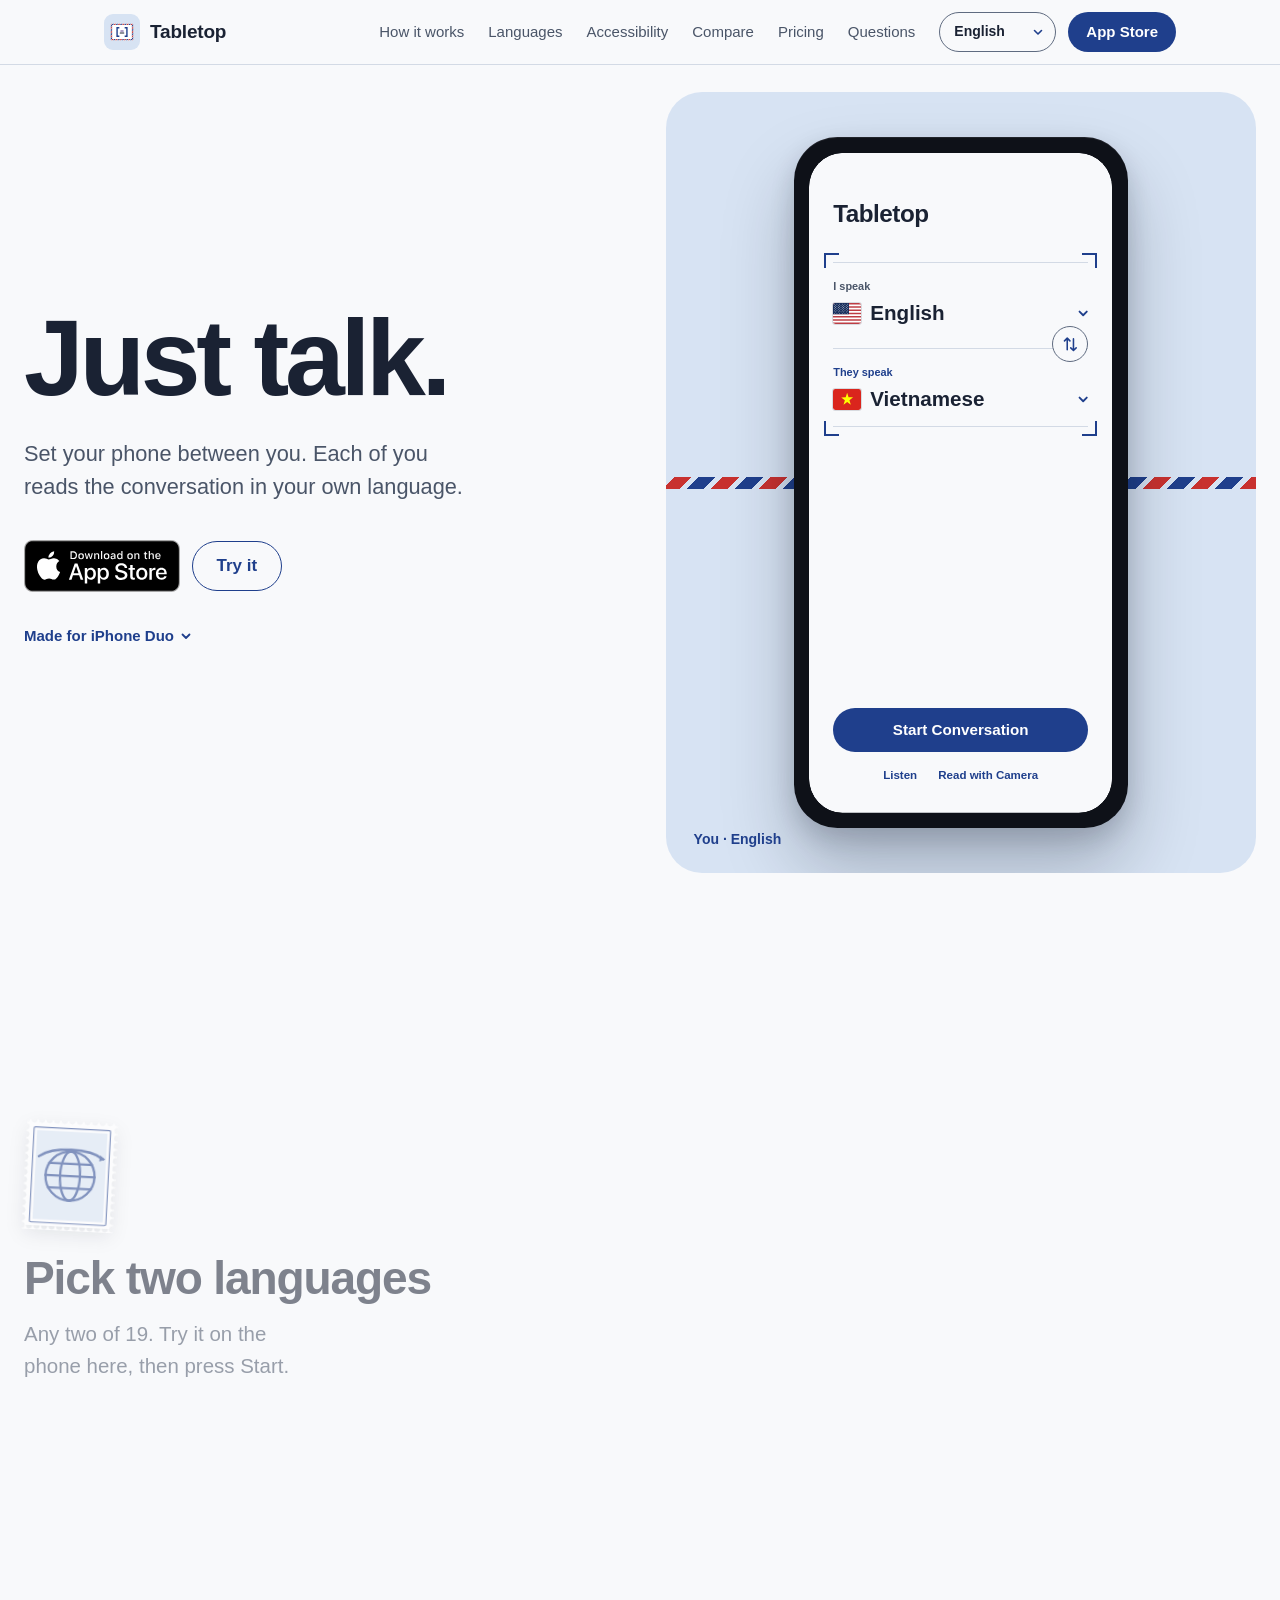
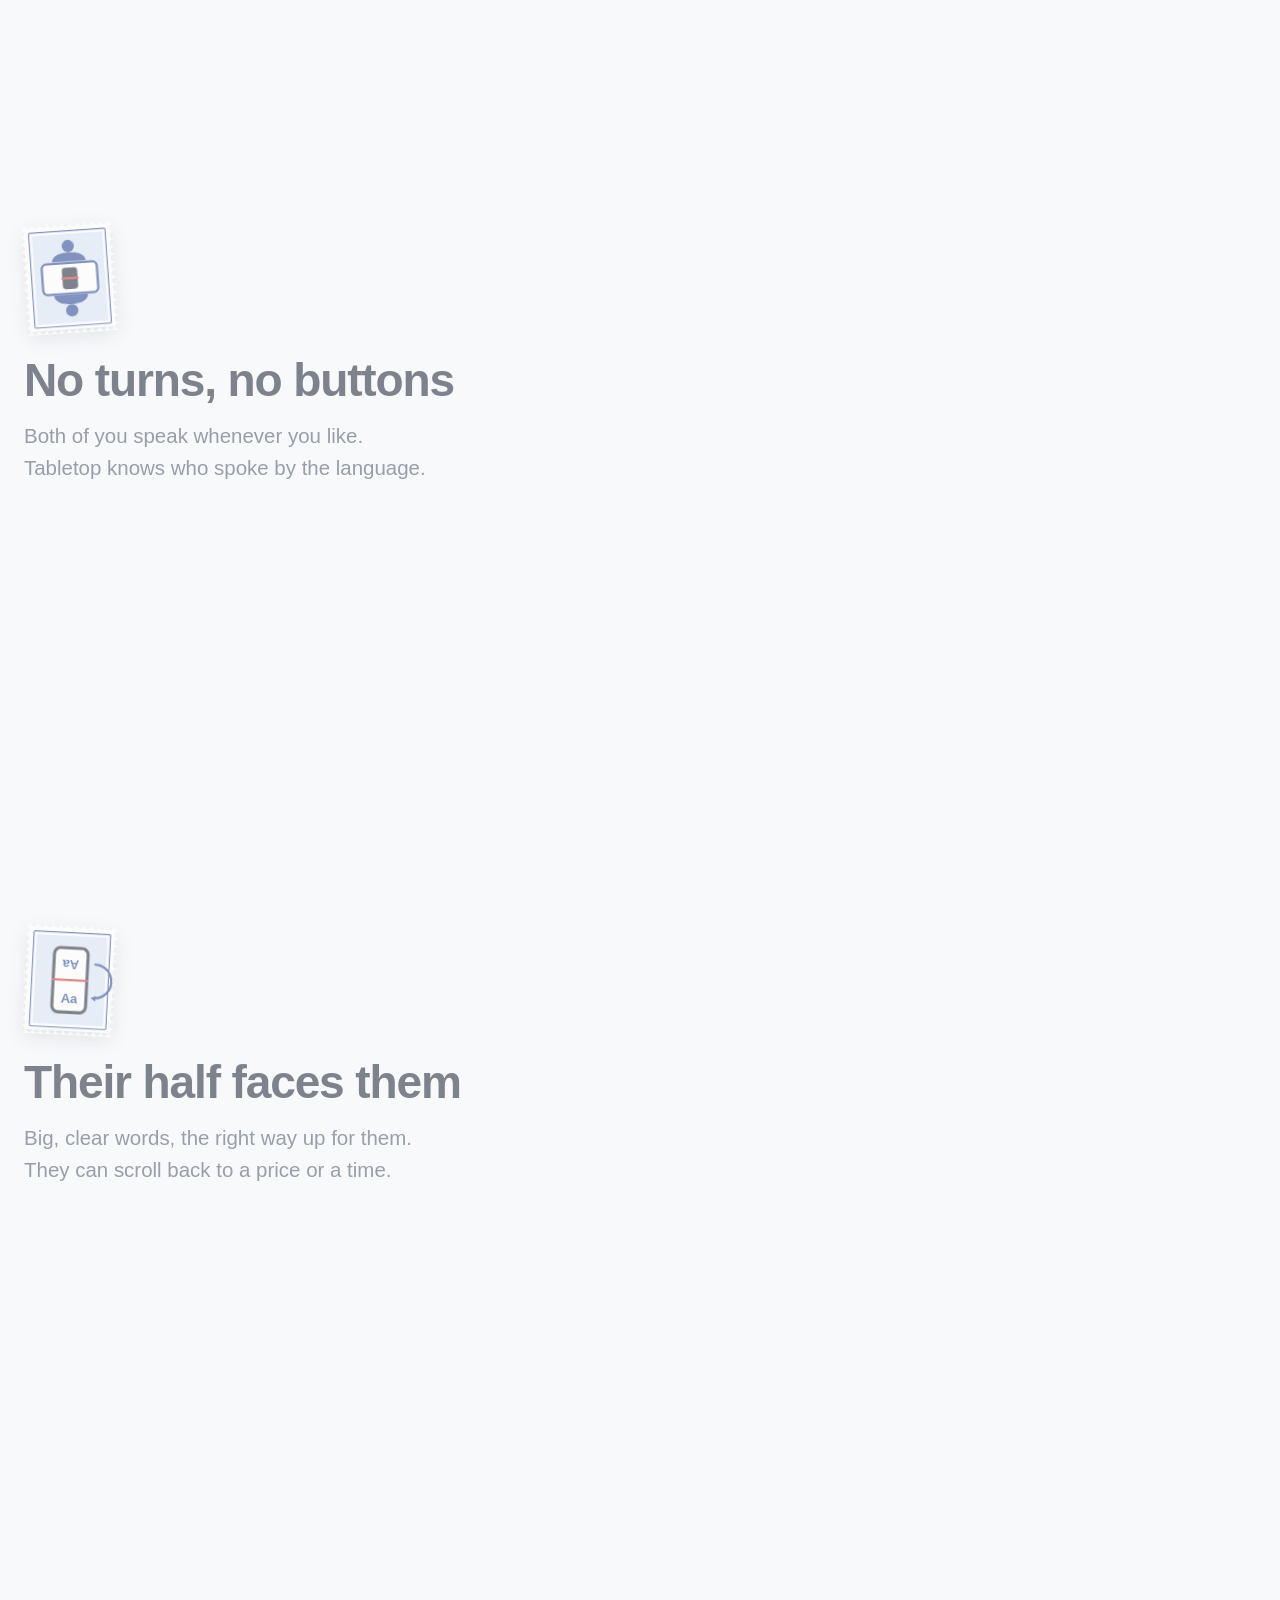
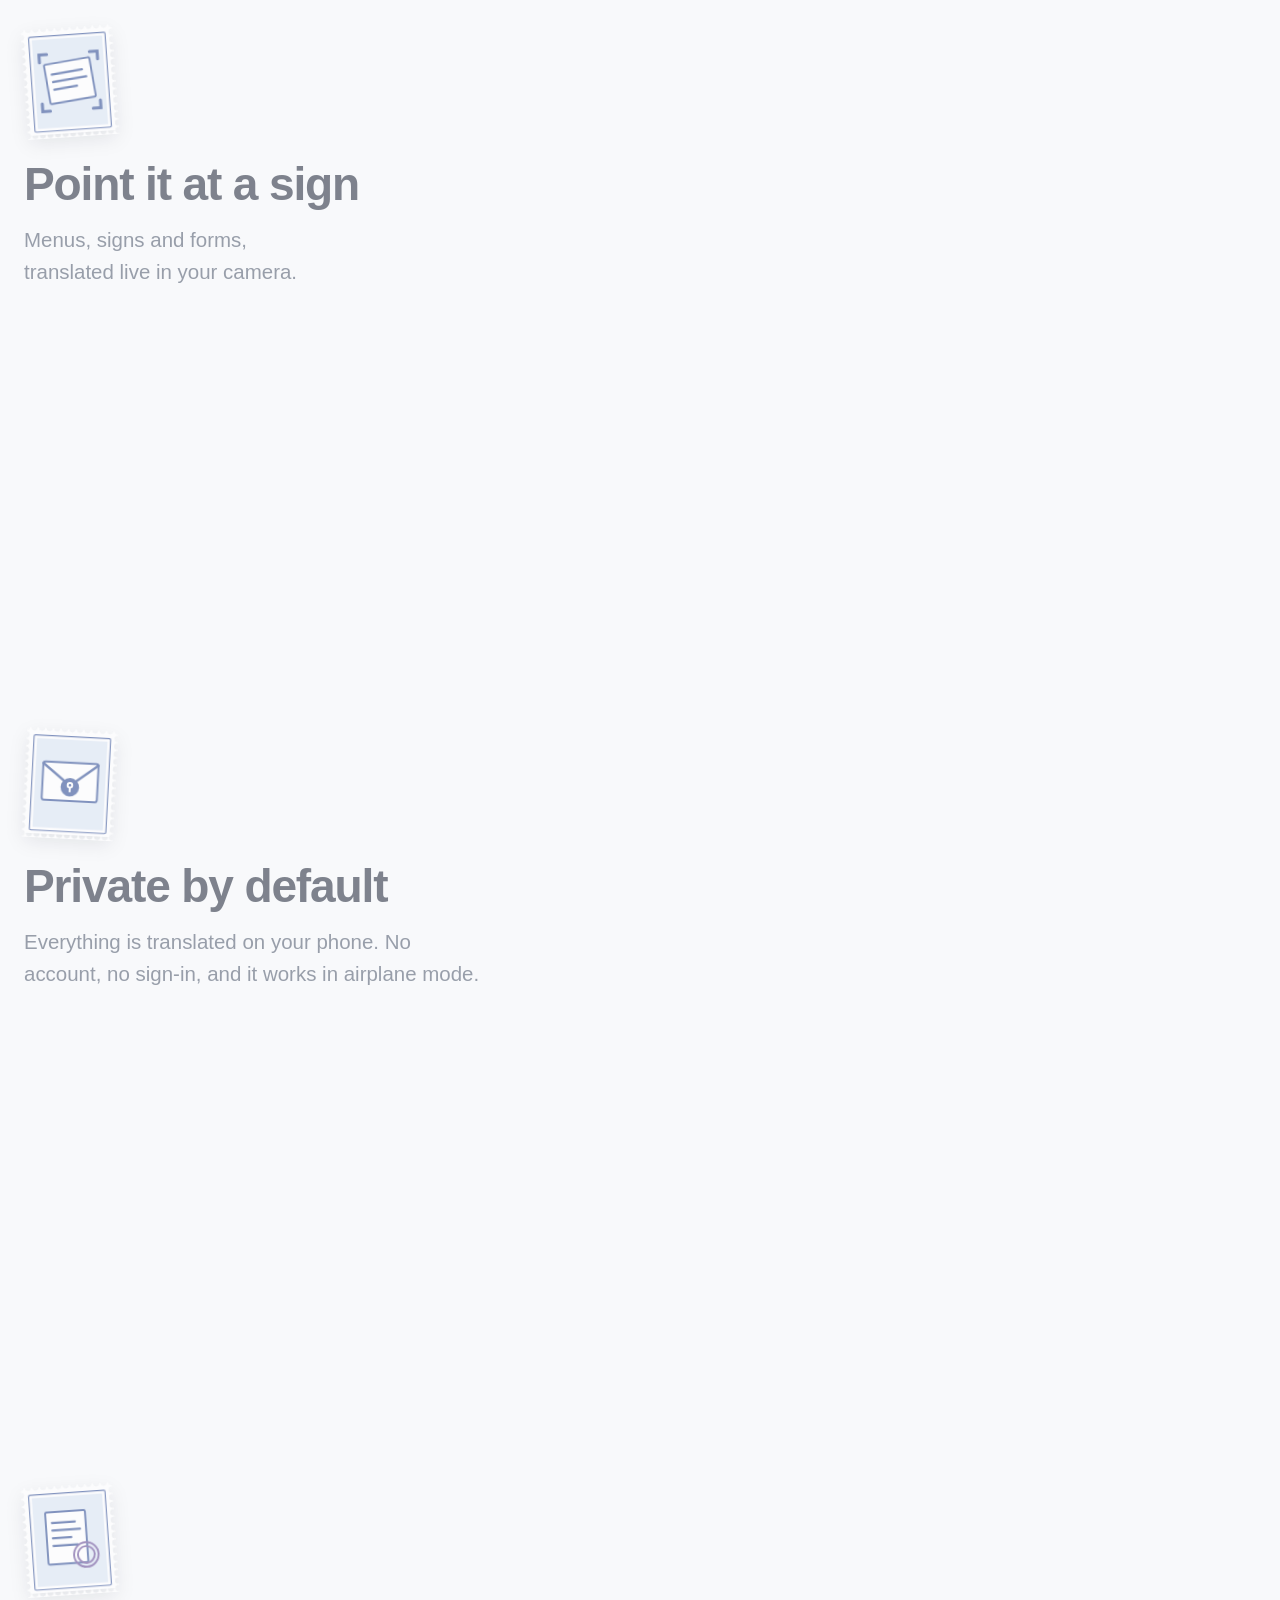
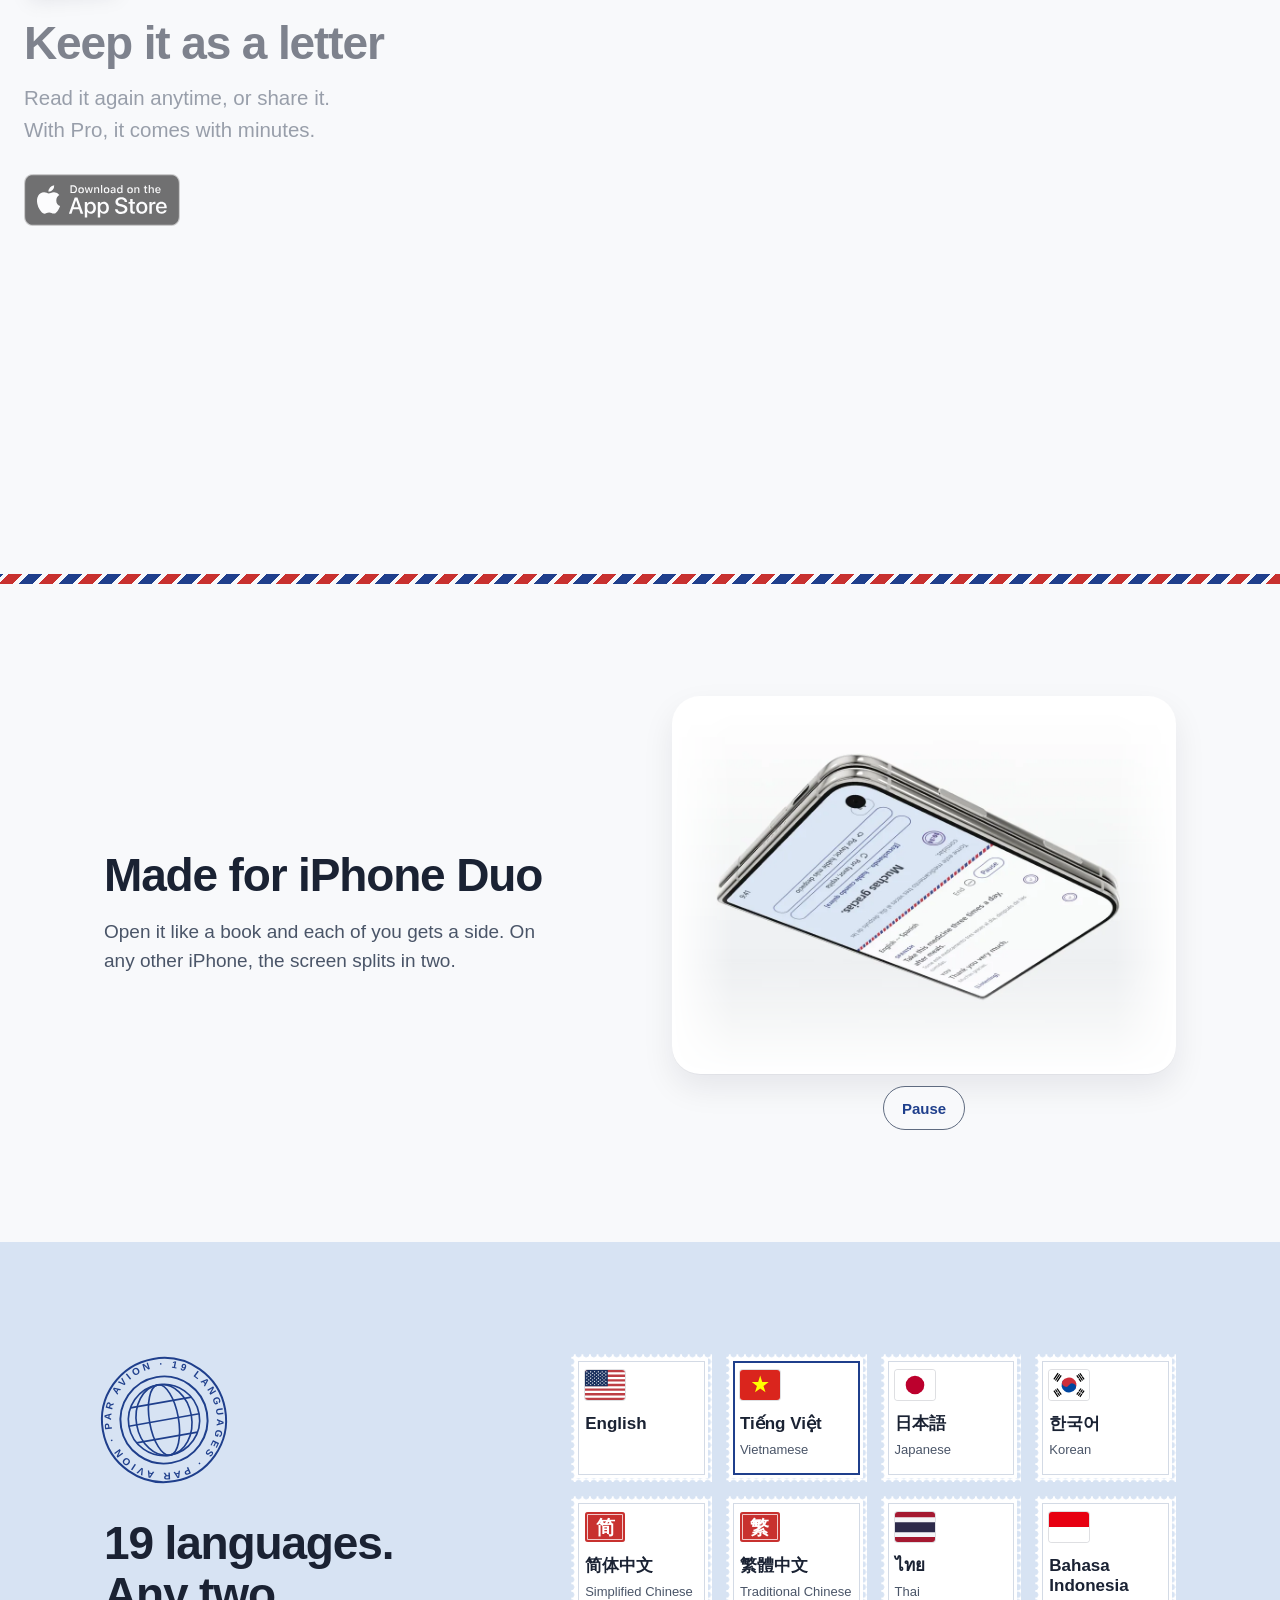
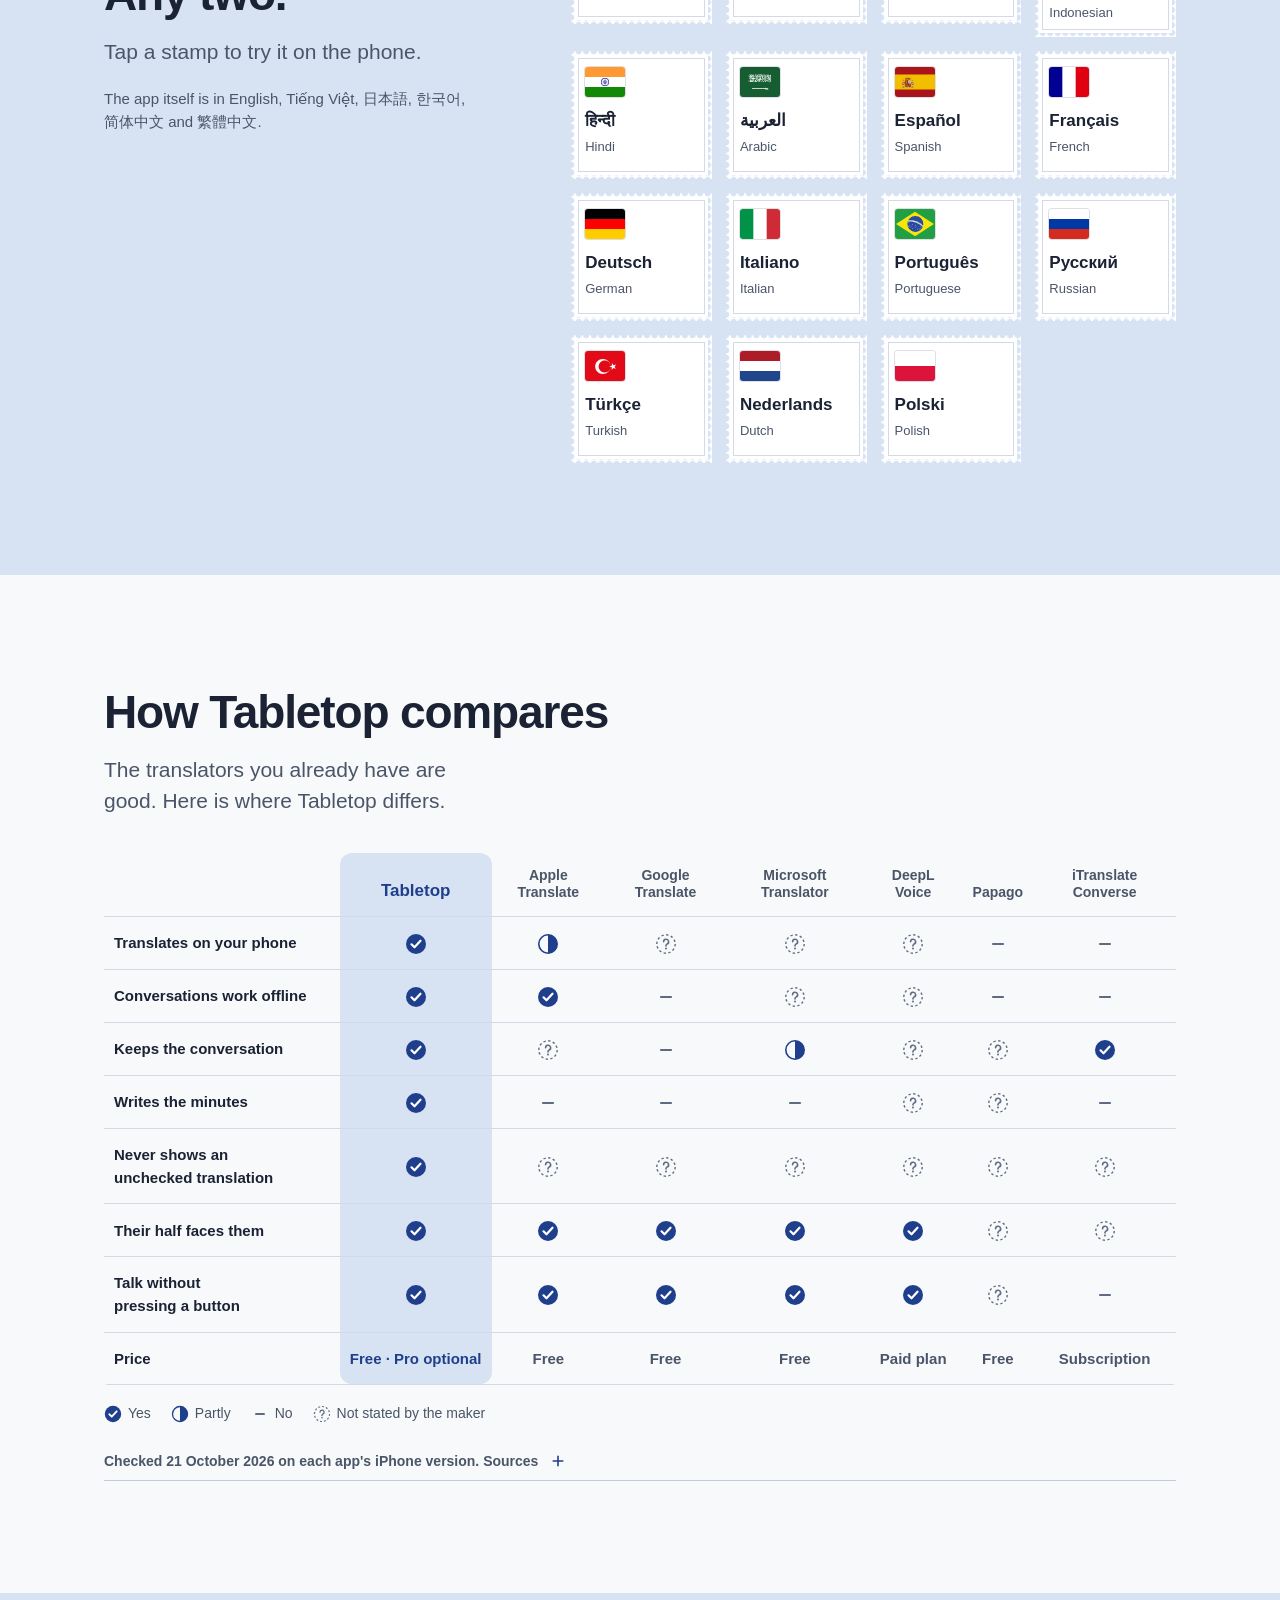
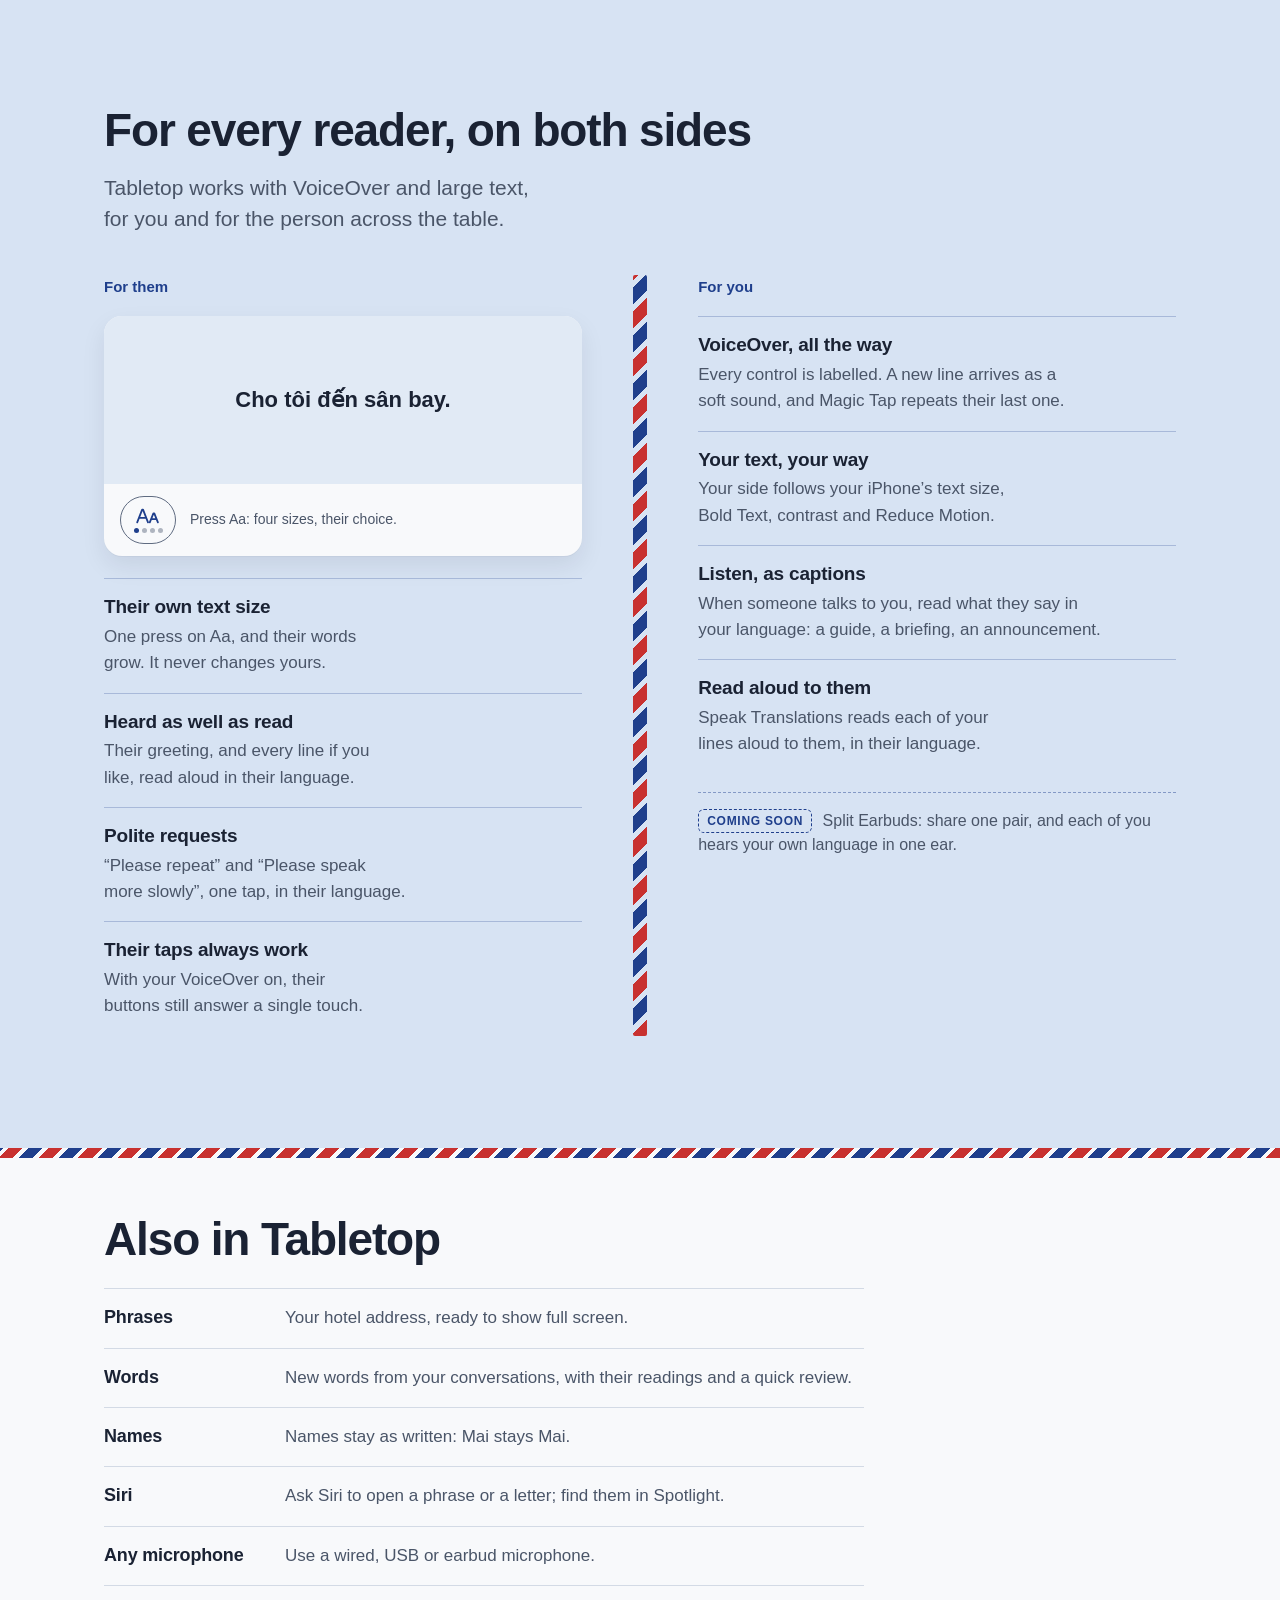
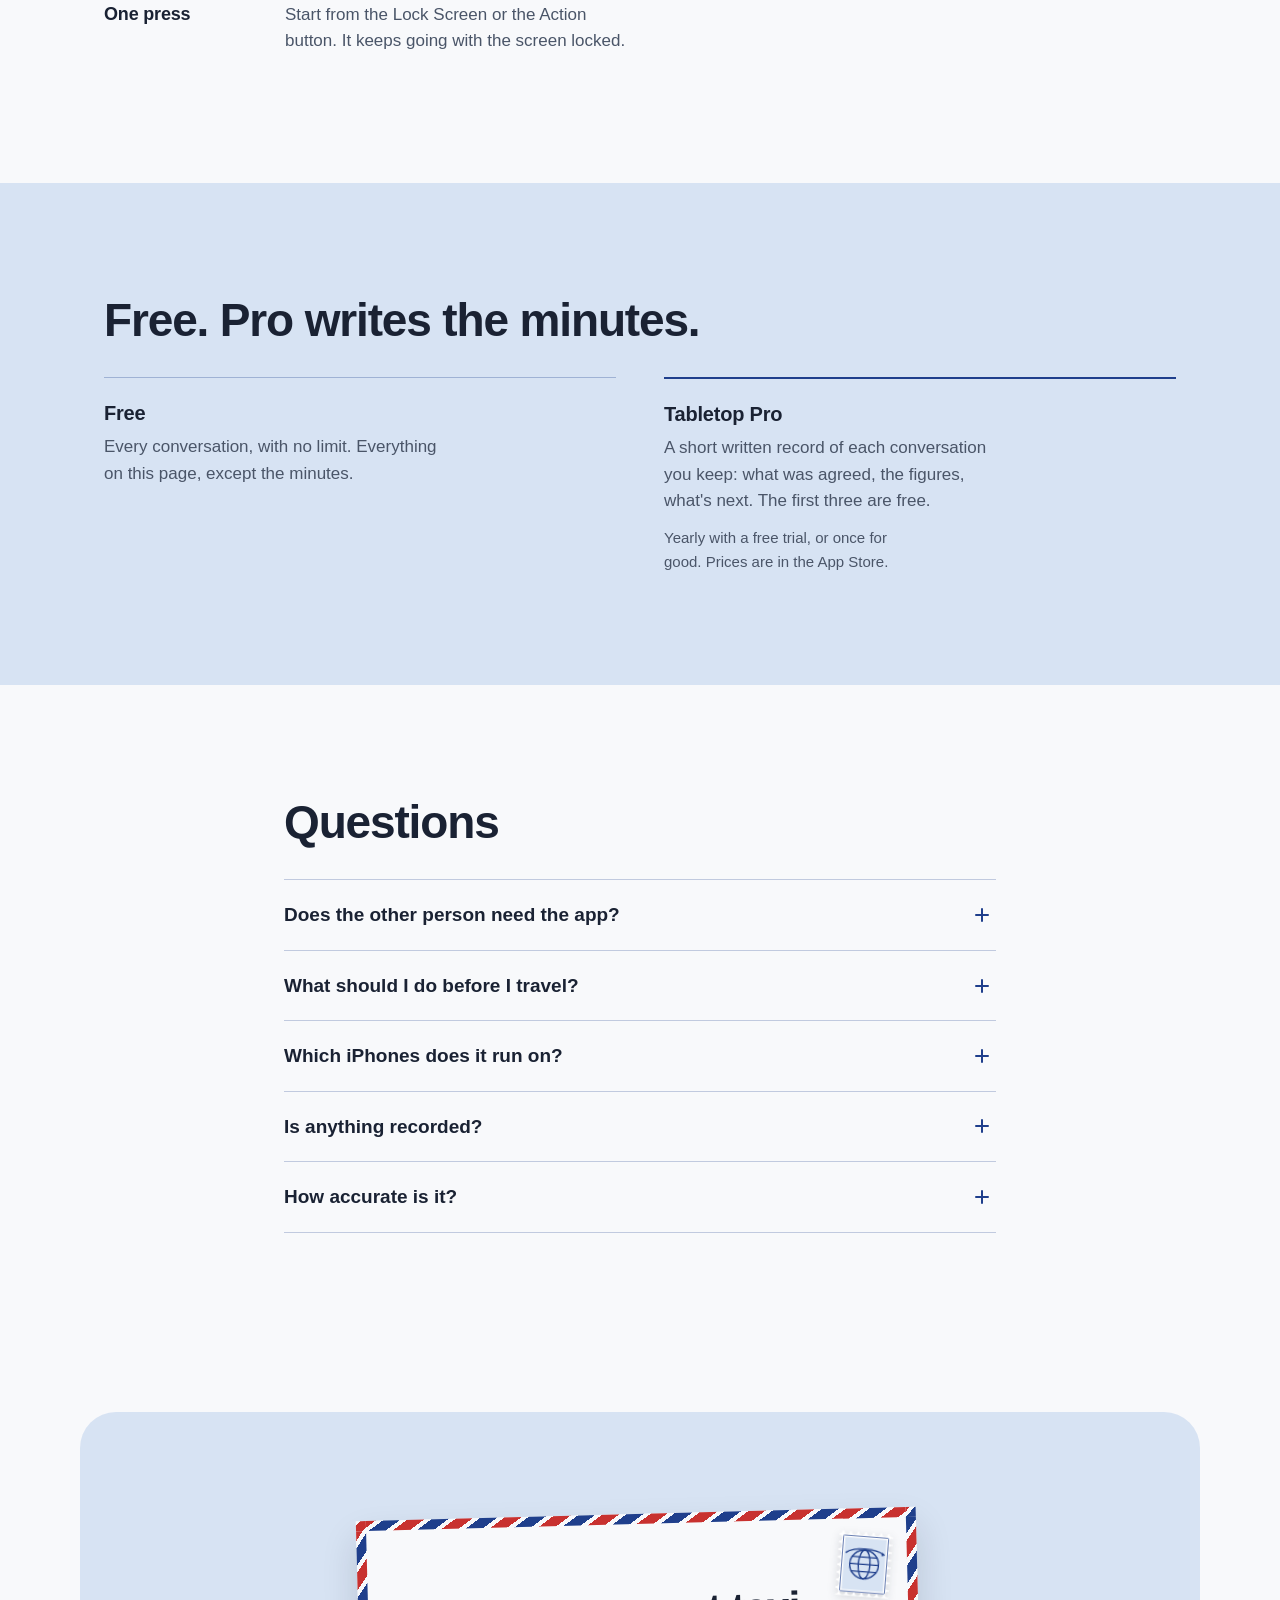
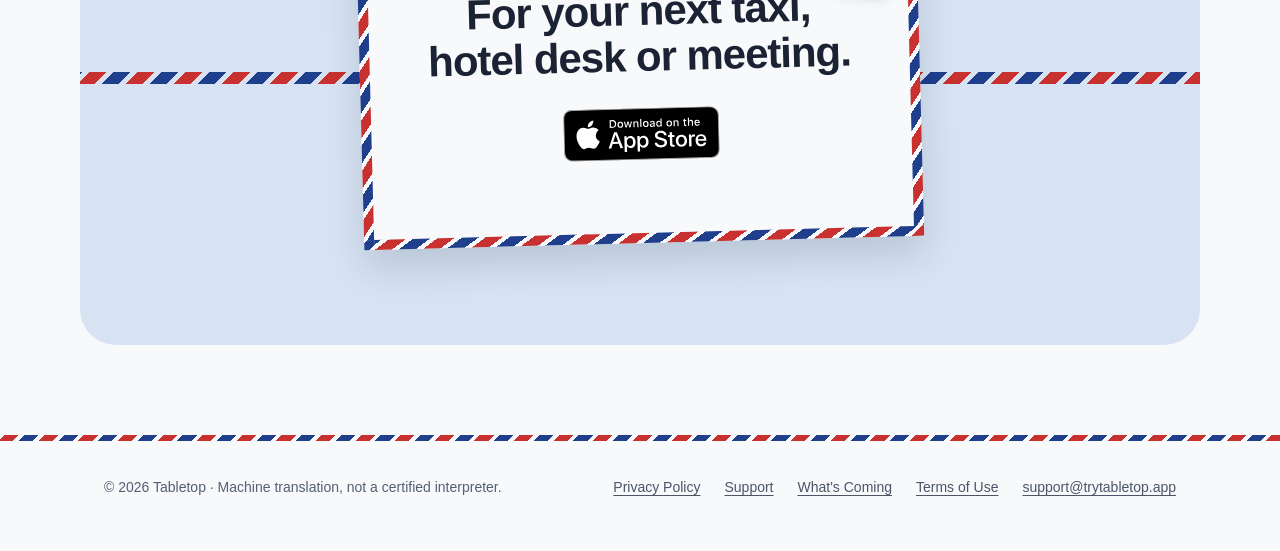
==== commit 5dc6c289: "What's Coming: the public roadmap in six languages, linked from every page A new page, whats-coming." ====
--- a/index.html
+++ b/index.html
@@ -191,7 +191,7 @@
         <article class="chapter" id="ch5" data-view="talk" data-step="4" data-focus="air">
           <span class="stamp" aria-hidden="true"><svg viewBox="0 0 120 144"><use href="#stamp-seal"/></svg></span>
           <h2 data-i18n="ch5.t">Private by default</h2>
-          <p data-i18n="ch5.d">Everything is translated on your phone. No account, no sign-in, and it works in airplane mode.</p>
+          <p data-i18n="ch5.d">Everything is translated on your phone. No account, no sign‑in, and it works in airplane mode.</p>
         </article>
         <article class="chapter" id="ch6" data-view="kept" data-focus="letter">
           <span class="stamp" aria-hidden="true"><svg viewBox="0 0 120 144"><use href="#stamp-letter"/></svg></span>
@@ -455,6 +455,7 @@
       <nav aria-label="Footer" data-i18n-aria="aria.footer">
         <a class="js-privacy" href="/privacy.html" data-i18n="foot.privacy">Privacy Policy</a>
         <a class="js-support" href="/support.html" data-i18n="foot.support">Support</a>
+        <a class="js-coming" href="/whats-coming.html" data-i18n="foot.coming">What's Coming</a>
         <a class="js-terms" href="/terms.html" data-i18n="foot.terms">Terms of Use</a>
         <a href="mailto:support@trytabletop.app">support@trytabletop.app</a>
       </nav>
--- a/styles.css
+++ b/styles.css
@@ -520,6 +520,8 @@
 .foot__row { display: flex; flex-wrap: wrap; gap: 16px 32px; justify-content: space-between; align-items: center; }
 .foot nav { display: flex; flex-wrap: wrap; gap: 8px 24px; }
 .foot a { color: var(--secondary); }
+/* Footer and source links stand alone, so each gets a full 24px+ target (WCAG 2.5.8). */
+.foot nav a, .cmp__src li a { display: inline-block; padding: 4px 0; }
 
 /* The comparison on a phone: a narrow pinned criterion column, so Tabletop and the next apps show side by side and the
    rest peek in from the edge; a line says the table moves. */
@@ -699,3 +701,25 @@
   .dv__more { font-size: 4.6cqw; }
   .top__nav { -webkit-mask-image: linear-gradient(to right, #000 85%, transparent); mask-image: linear-gradient(to right, #000 85%, transparent); padding-right: 24px; }
 }
+
+/* Phones: the phone's own "Tabletop" title sits in the part that runs off the table; only its last pixels showed, as a
+   stray dash at the crop. */
+@media (max-width: 900px) { .dv__brand { display: none; } .dv__quick { padding-top: 44%; } }
+
+/* Safari: each layer of the screen carries the screen's own rounded corners, so nothing is drawn outside them whether
+   or not the screen clips it (their half, turned 180°, showed light blue in the screen's top corners). Their half is
+   the top half: its rounded corners are its bottom ones before the turn, and its vertical radius doubles (it is half
+   the height). */
+.dv__quick, .dv__cam, .dv__letter { border-radius: inherit; }
+.dv__theirs { border-radius: 0 0 11% 11% / 0 0 10.6% 10.6%; }
+@media (max-width: 900px) { .dv__theirs { border-radius: 0 0 13% 13% / 0 0 12% 12%; } }
+
+/* The language menu: Safari clips letters below the line when the line height is exactly 1 ("English" lost its g). */
+.lang select { line-height: 1.25; padding-top: 2px; padding-bottom: 2px; }
+/* Under another view (Quick Start, the camera, the letter) the conversation's layers step out altogether: drawn
+   beneath on the same curve, their light edge showed as a fringe round the screen's corners. */
+.device:not([data-view="talk"]) .dv__theirs, .device:not([data-view="talk"]) .dv__mine, .device:not([data-view="talk"]) .dv__seam {
+  visibility: hidden; transition: visibility 0s linear .35s;
+}
+/* The camera view's dark screen: the screen beneath it dark too, so no light edge shows round its corners. */
+.device[data-view="cam"] .dv { background: #12161F; }
--- a/duo.css
+++ b/duo.css
@@ -2,14 +2,15 @@
    Made with appsforiphoneduo.com/tools/3d-mockup from Tabletop's real screens
    (marketing/07-tai-nguyen/anh-iphone-duo/man-hinh-3d/), source iphone-duo-unfold.mp4 in that folder.
    Encoded to play forward, hold open, play back and hold closed, so the loop never jumps.
-   The video's own background is white fading to light grey: it multiplies into the page ground and its edges
-   fade out (the site is light only). Under Reduce Motion a still of it open shows. */
+   Its edges fade out into the white panel it sits on. Under Reduce Motion a still of it open shows. */
 
 .held { margin: 0; }
-.fold { width: 100%; max-width: 560px; margin: 0 auto; }
+/* The video's own background is white: it sits on a white panel of the same white, a deliberate surface, instead of
+   blending into the page ground (blending failed where the video is composited apart, leaving a lighter box). */
+.fold { width: 100%; max-width: 560px; margin: 0 auto; background: #FFFFFF; border-radius: 28px; overflow: hidden;
+  box-shadow: 0 1px 0 rgba(26,34,51,.04), 0 14px 32px rgba(10,18,36,.08); }
 .duo-video, .duo-still {
   display: block; width: 100%; height: auto; max-width: 100%;
-  mix-blend-mode: multiply;
   -webkit-mask-image: linear-gradient(to right, transparent, #000 12%, #000 88%, transparent),
                       linear-gradient(to bottom, transparent, #000 10%, #000 70%, transparent);
   -webkit-mask-composite: source-in;
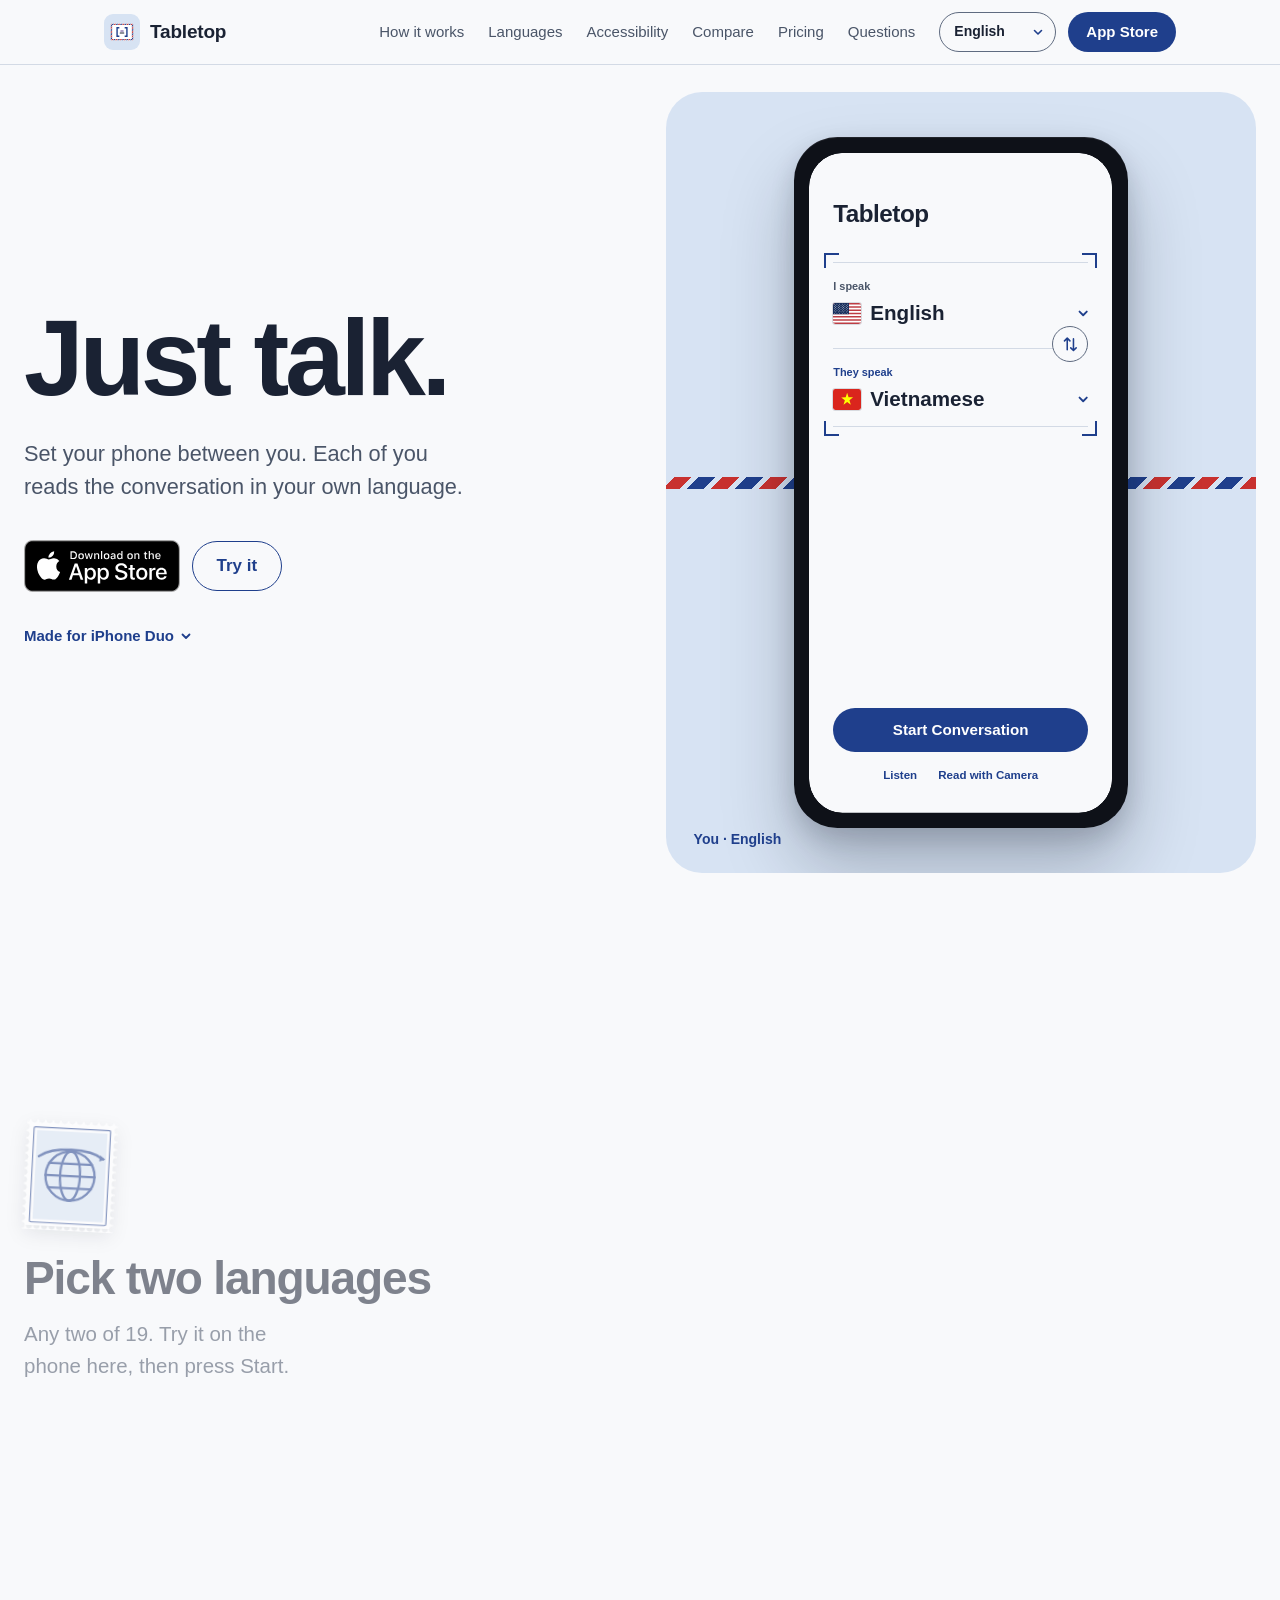
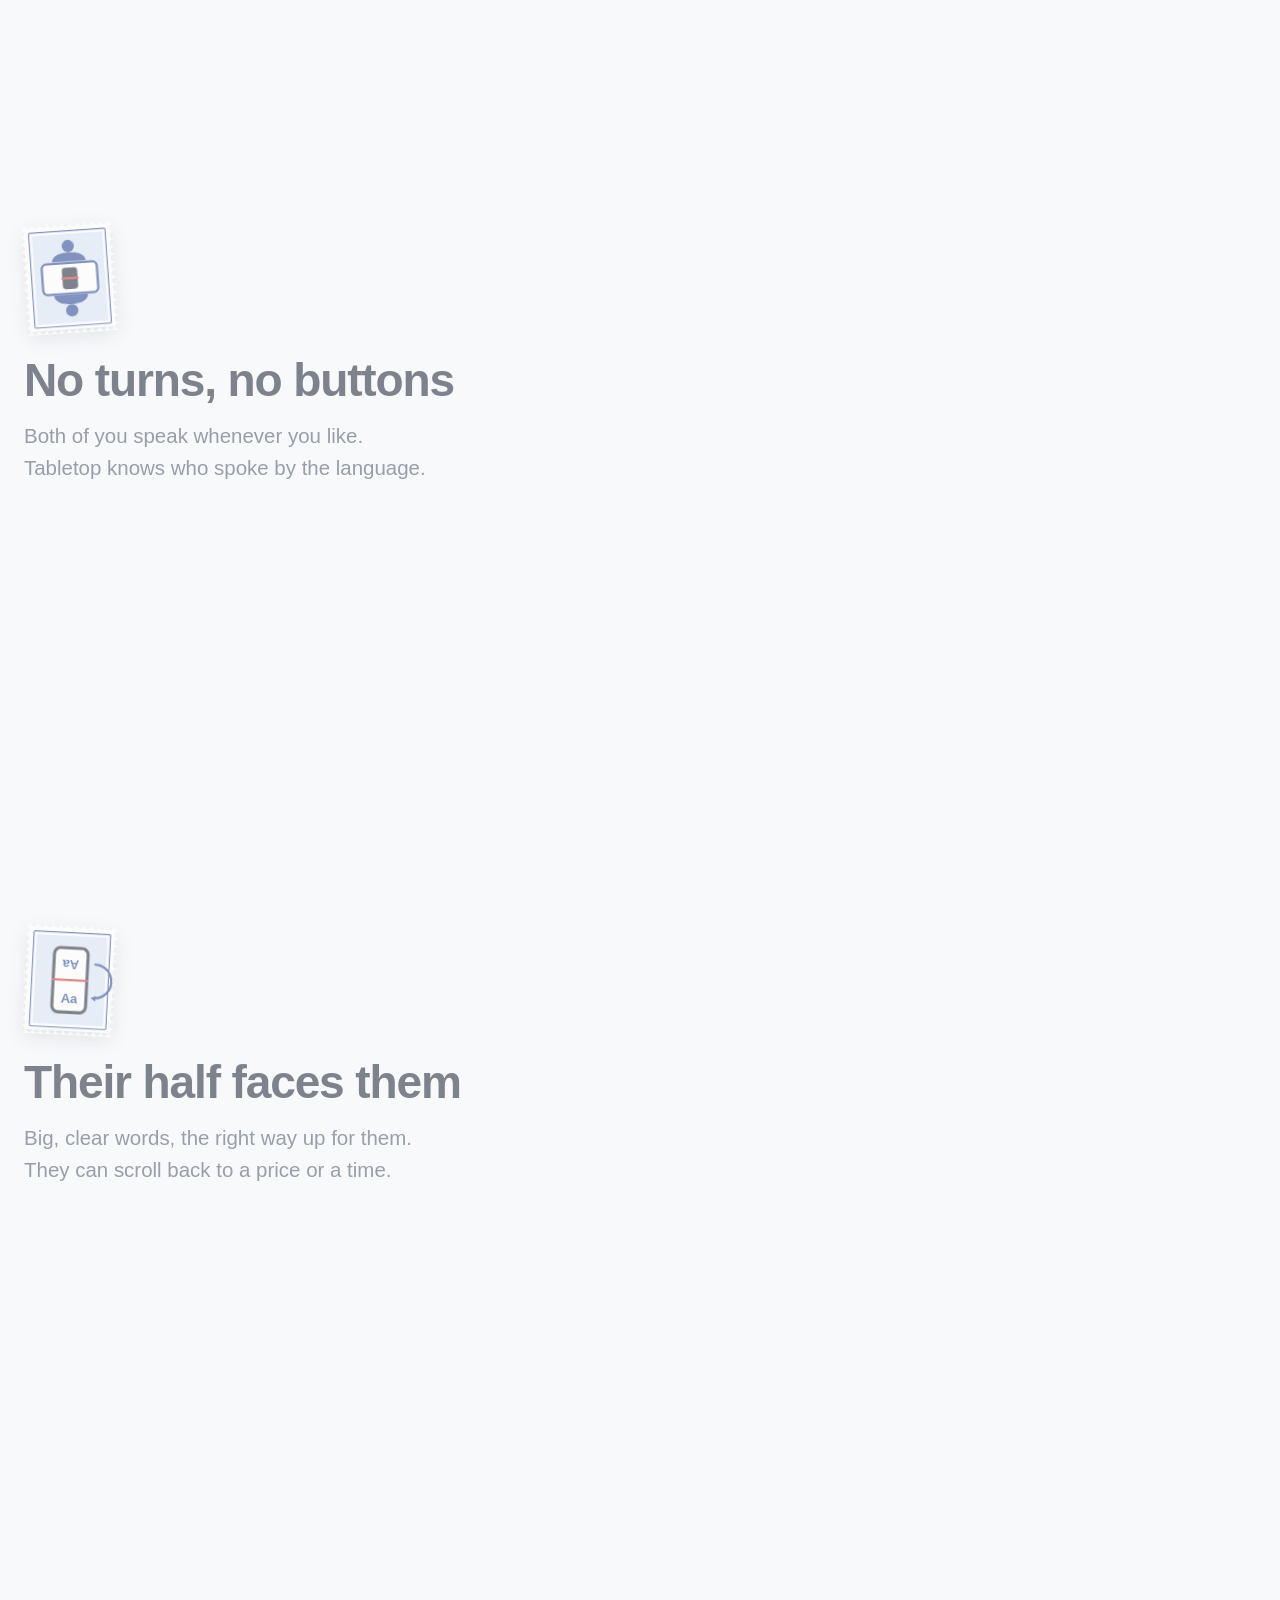
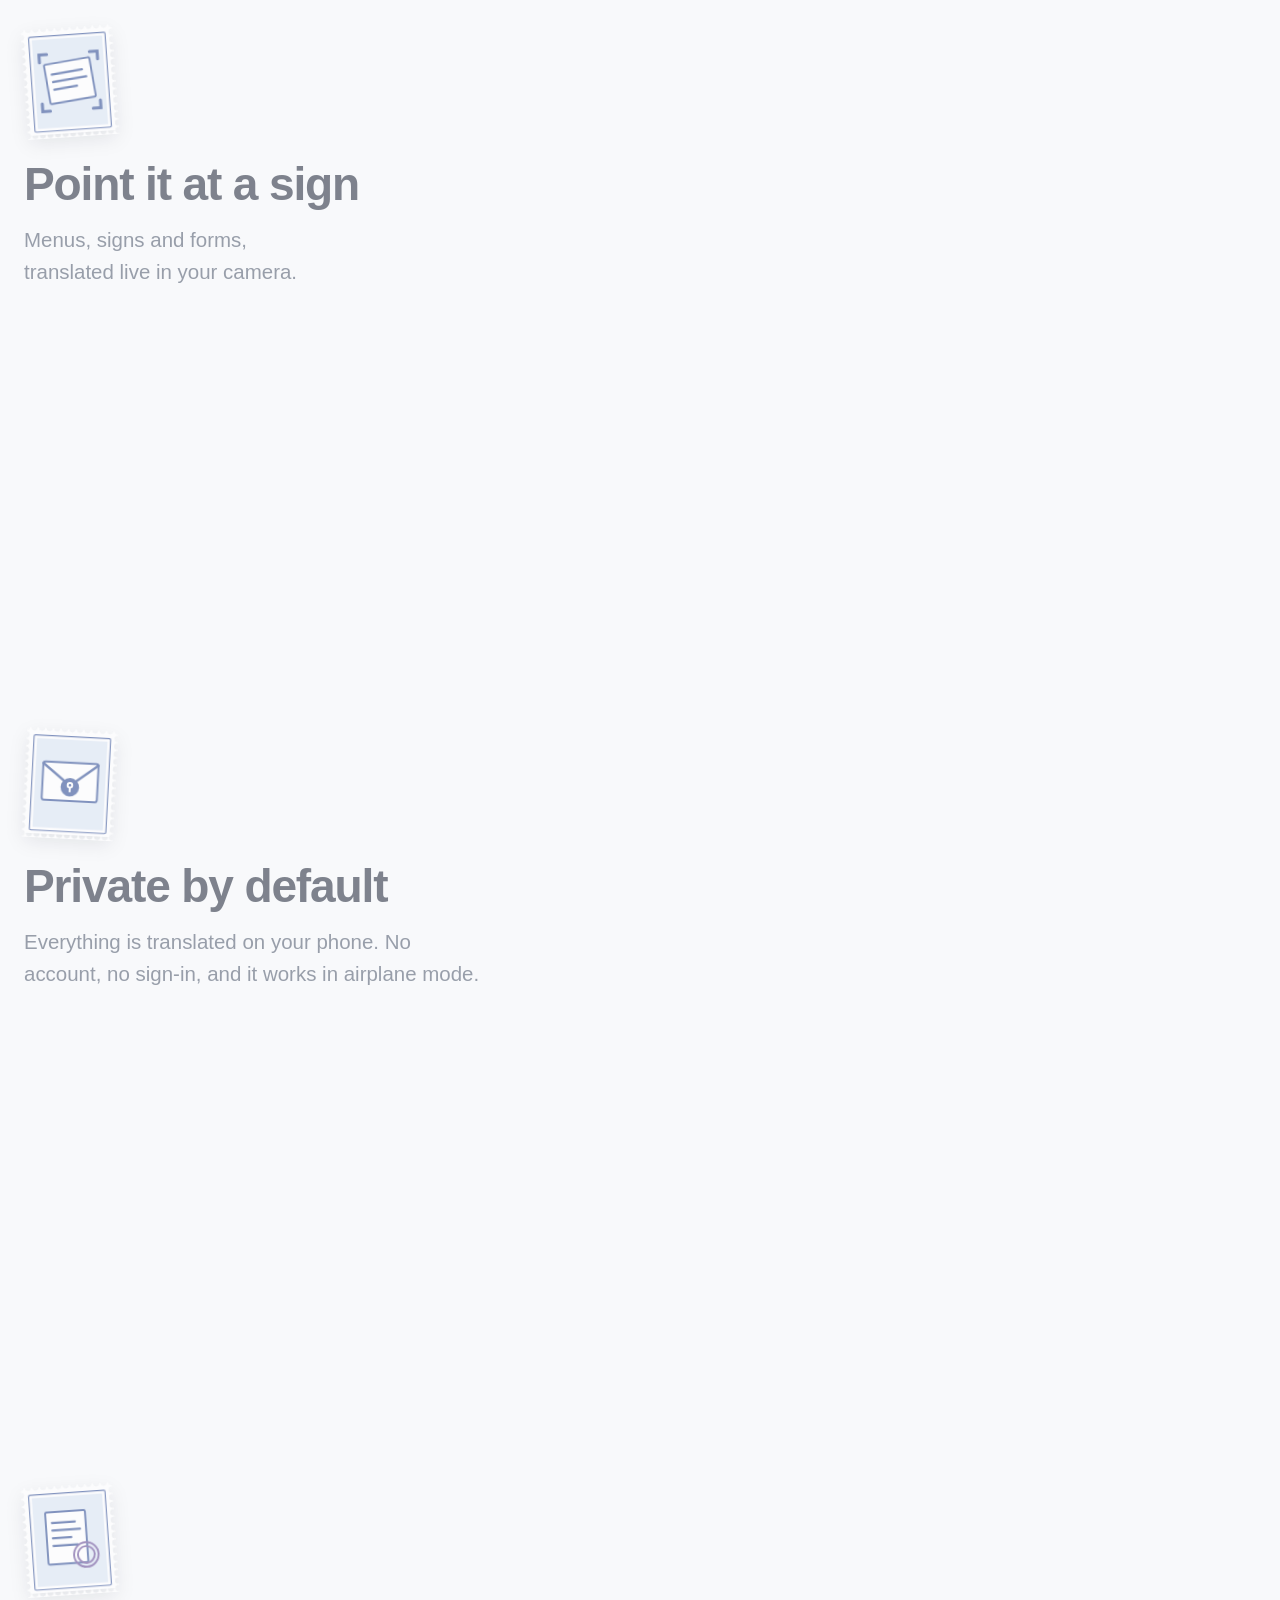
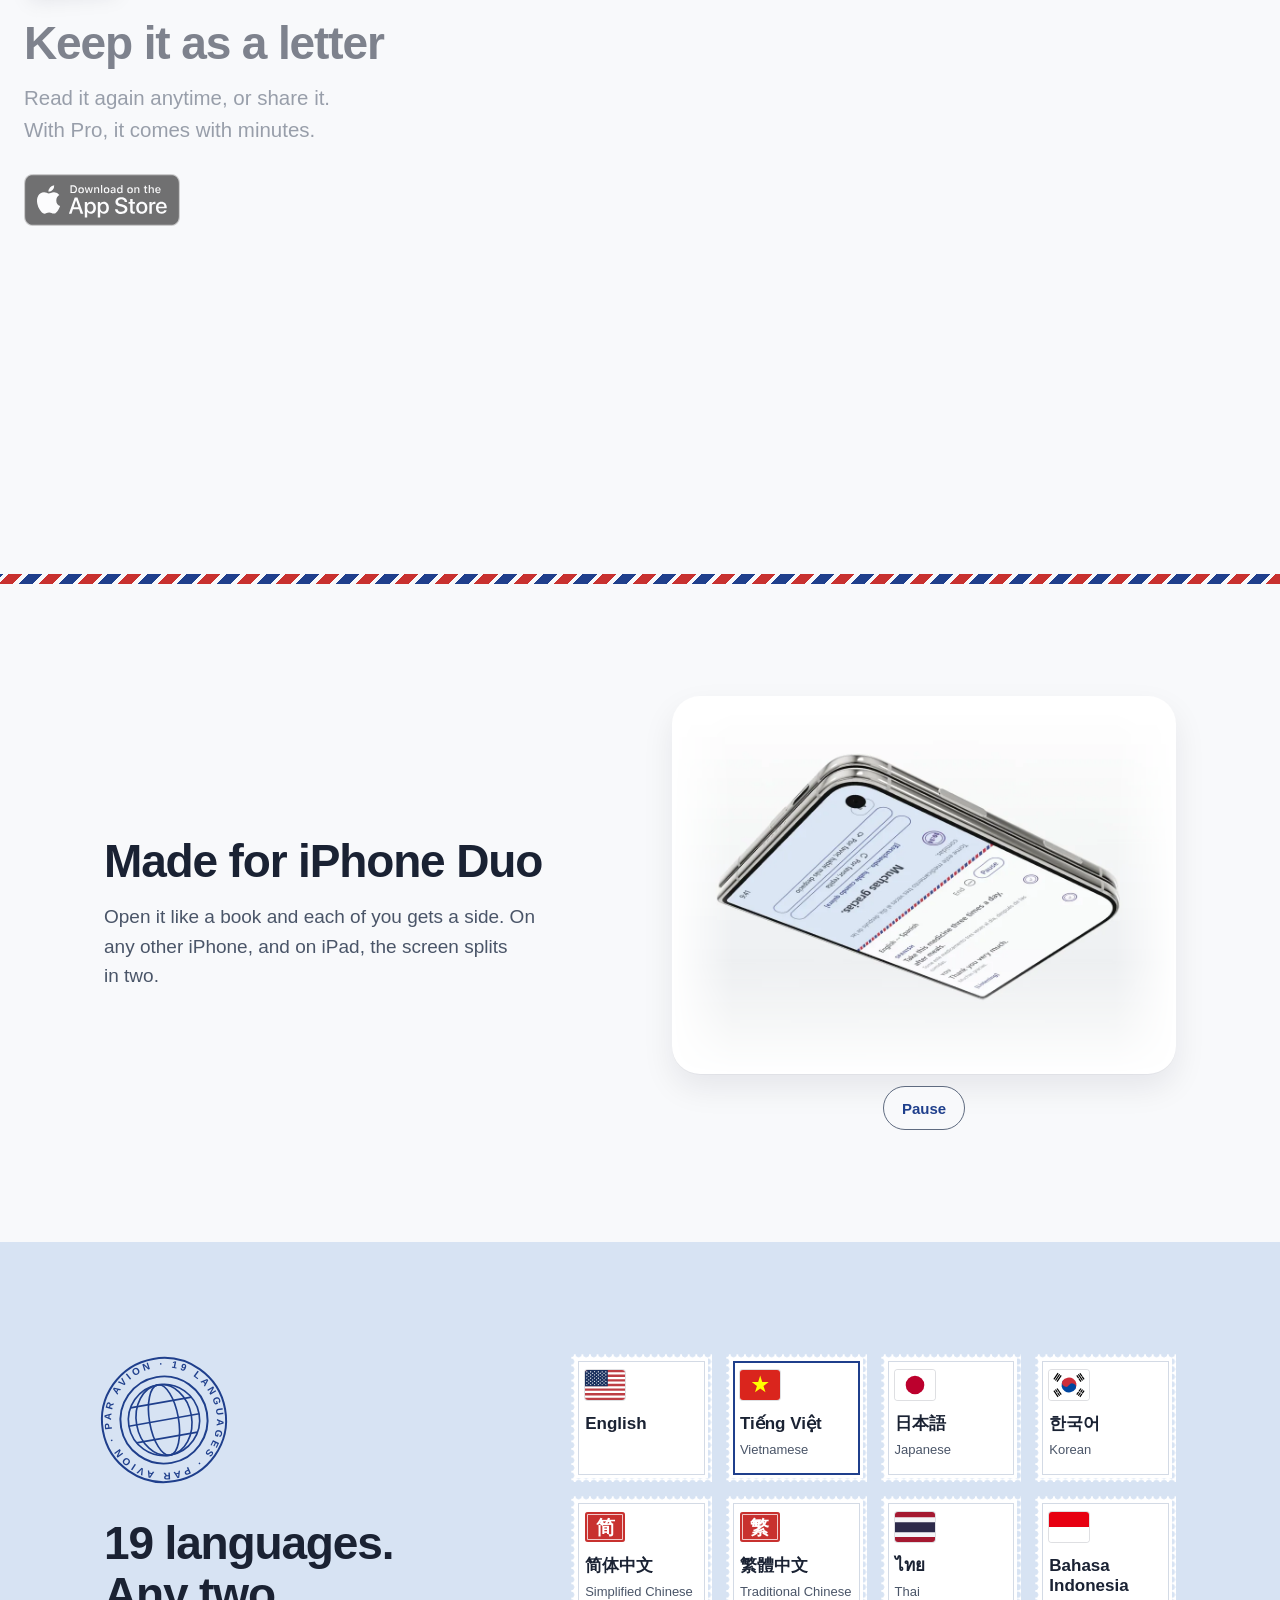
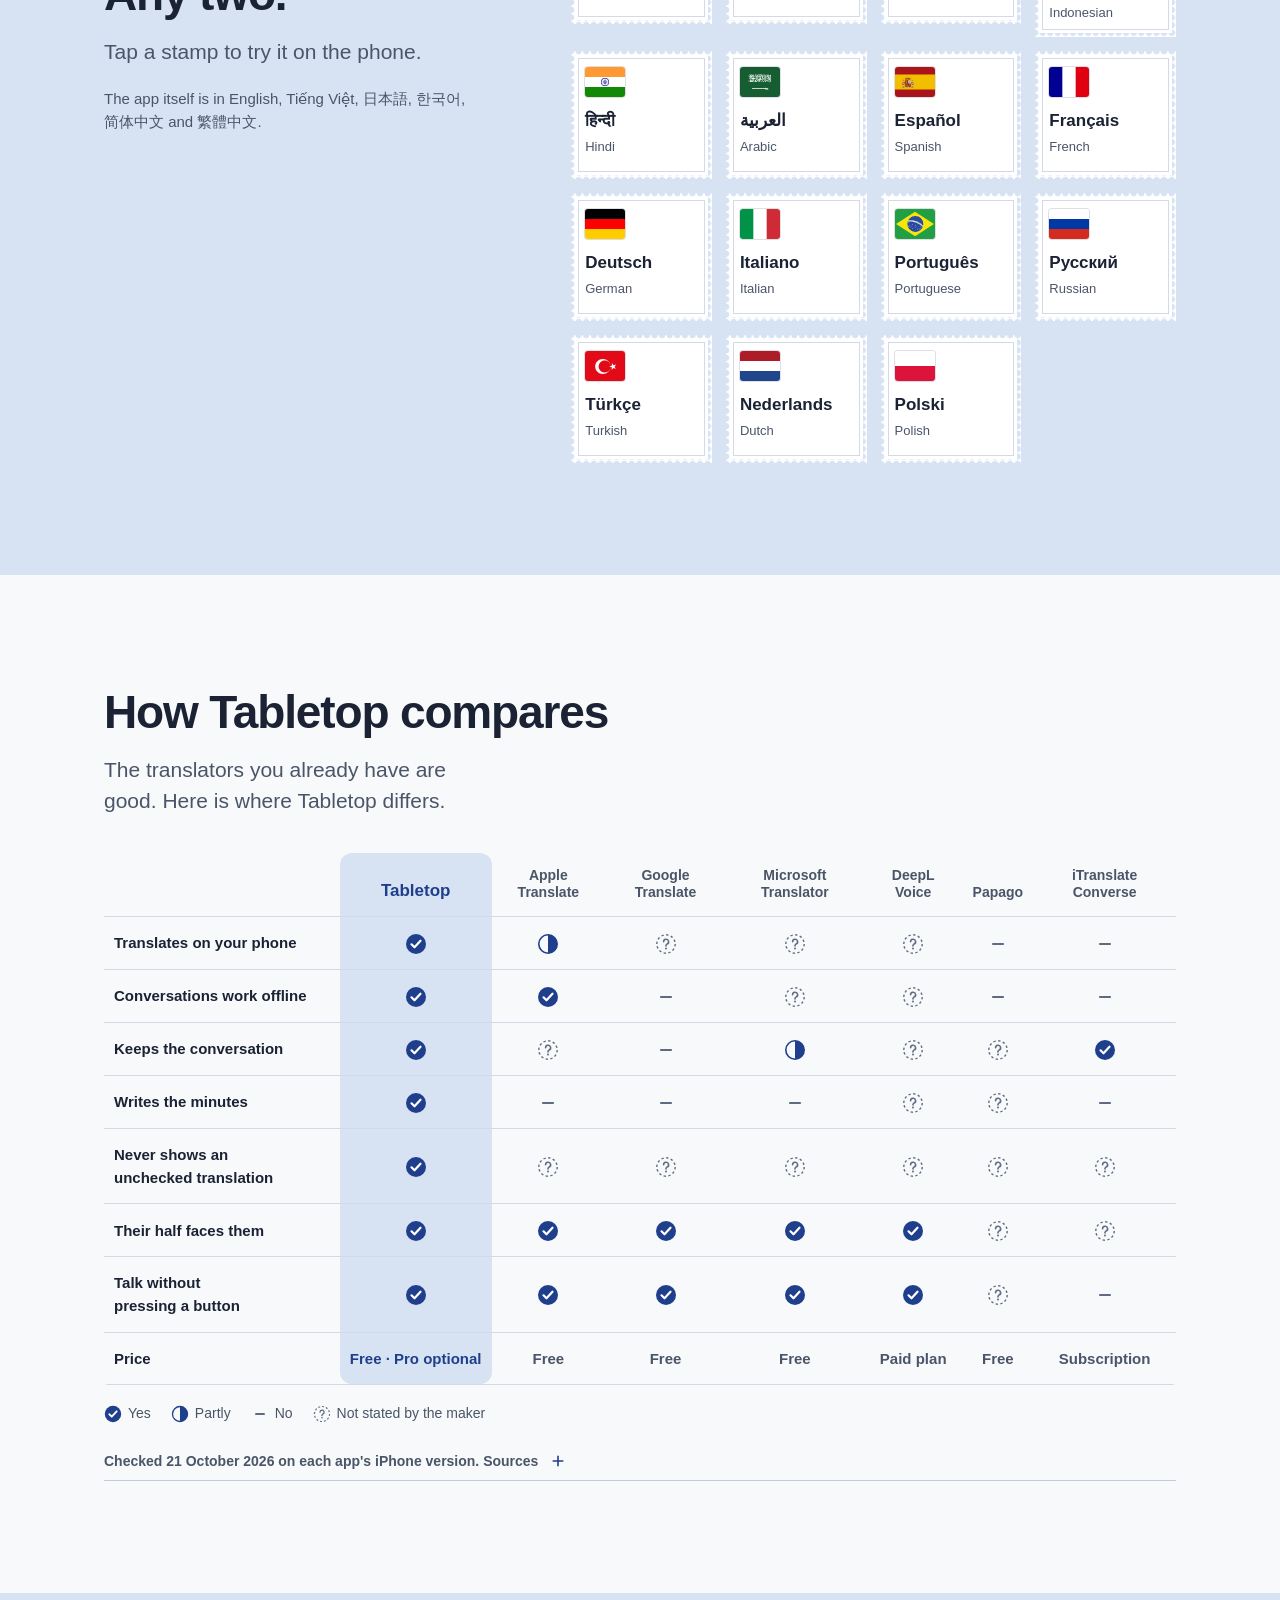
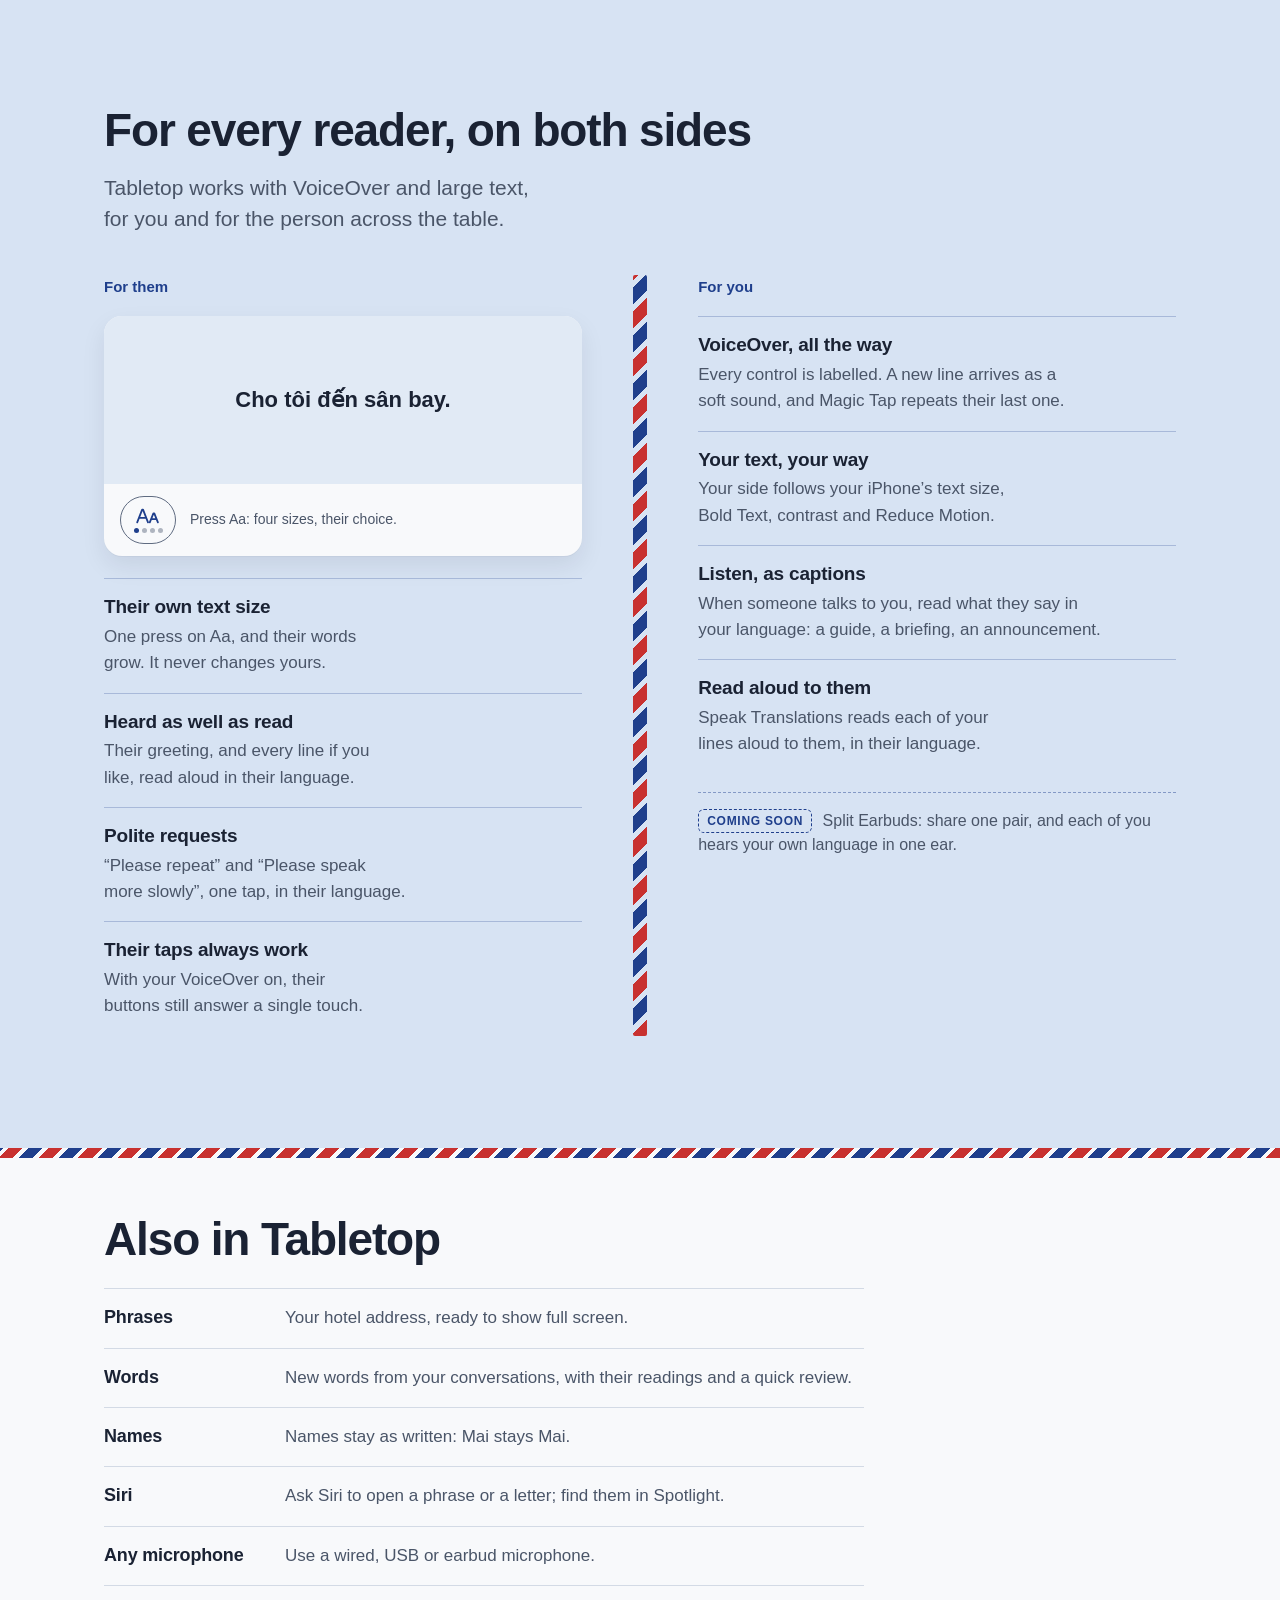
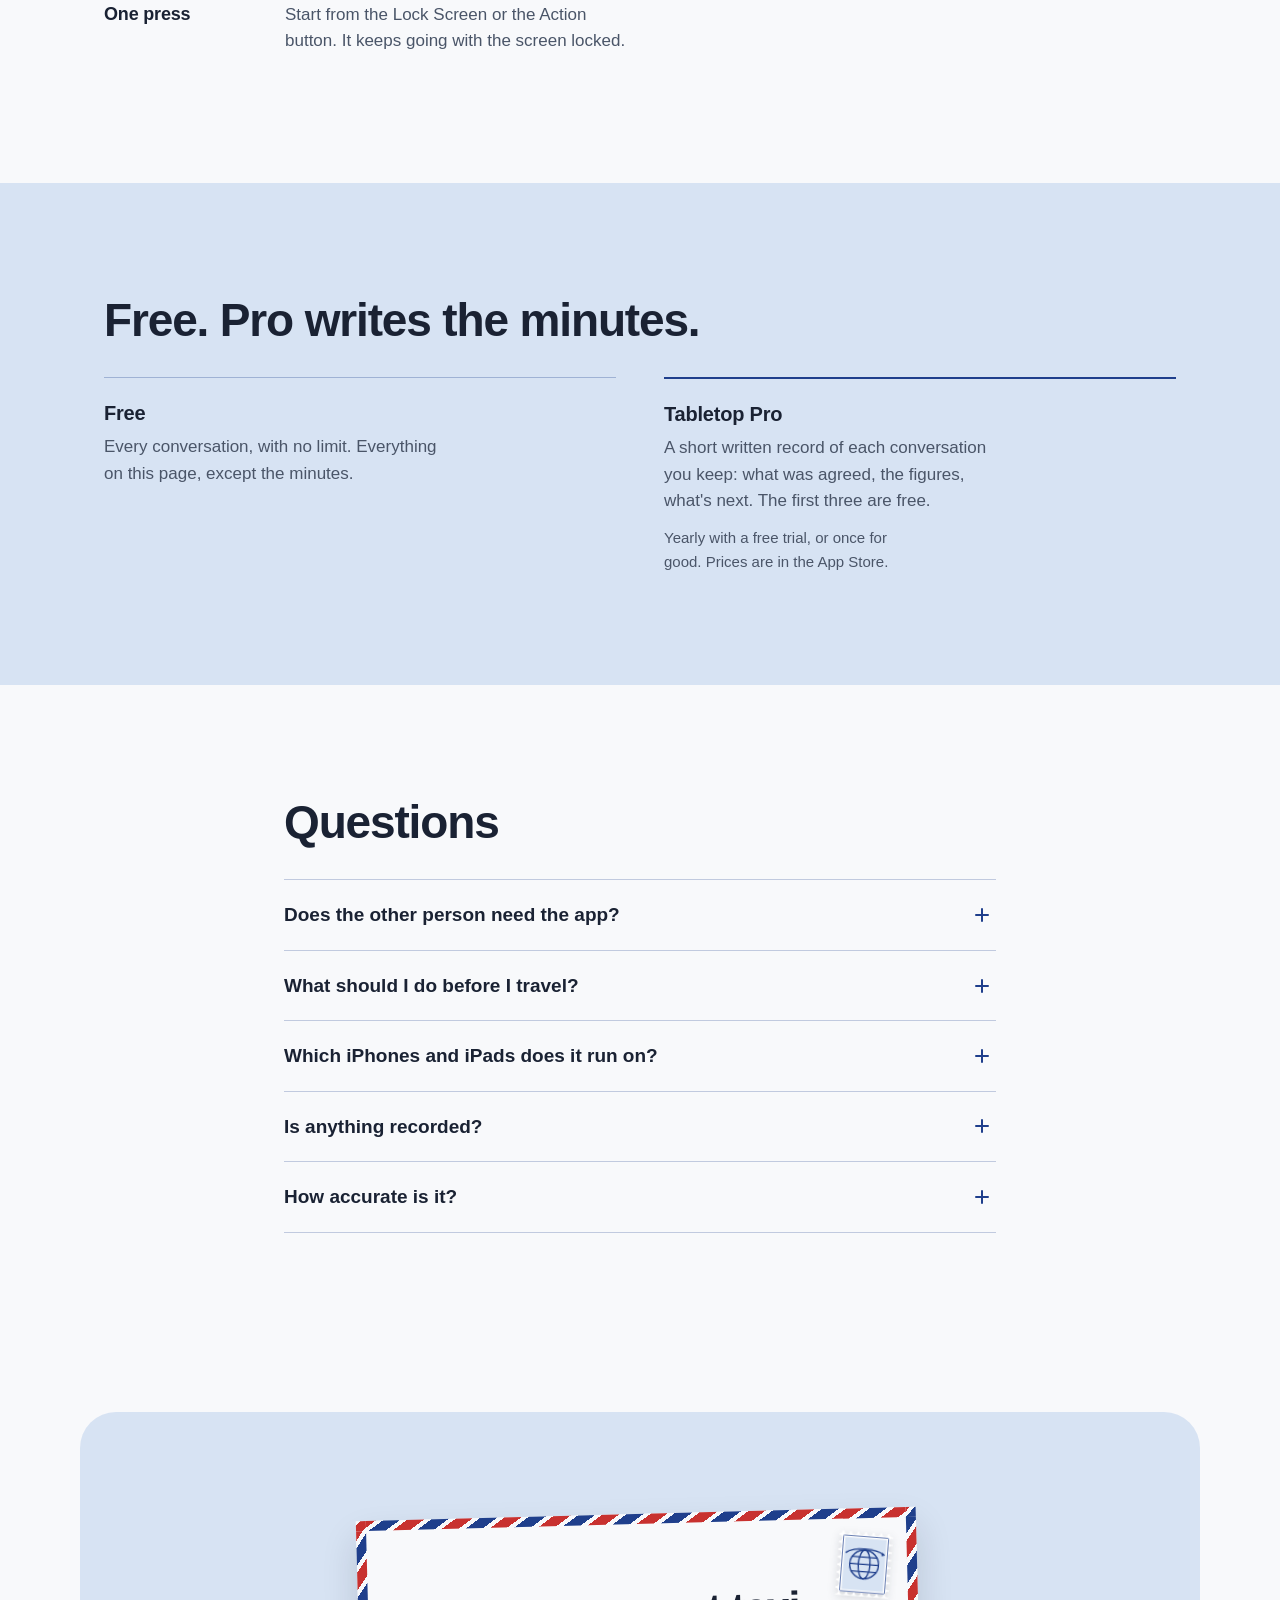
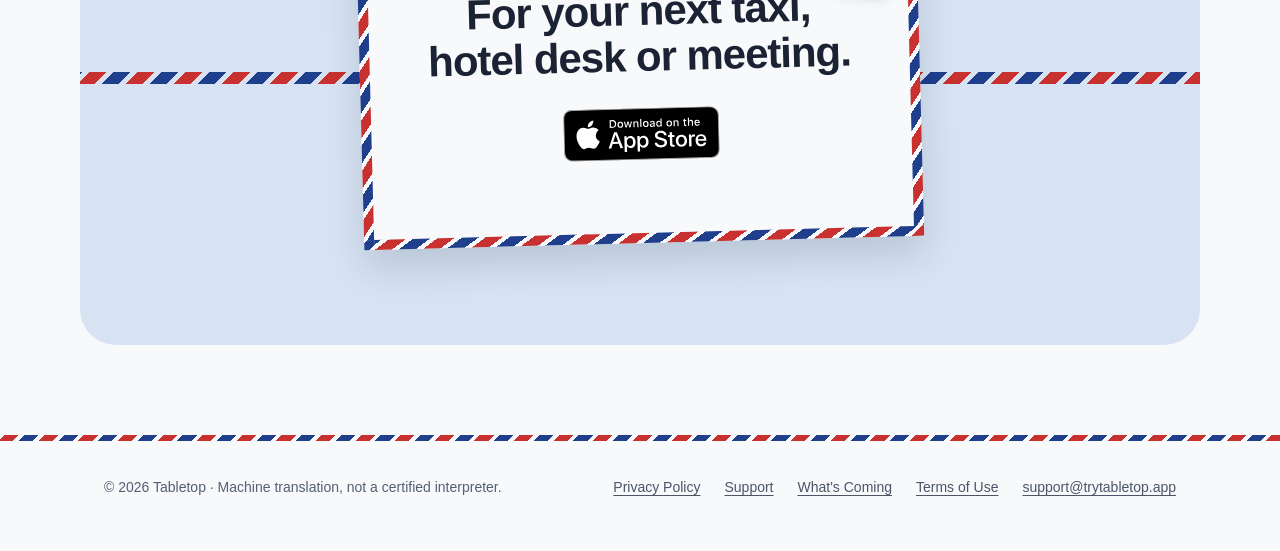
==== commit 97b5a23a: "1.2 released: iPad on the home page, What's Coming moves iPad to shipped, privacy effective 30 Octob" ====
--- a/index.html
+++ b/index.html
@@ -119,7 +119,7 @@
                 </div>
                 <!-- The conversation: their half turned to face them, yours below the seam -->
                 <div class="dv__theirs" lang="vi">
-                  <p class="dv__cue js-dv-tcue">[Đang nghe — xin mời nói]</p>
+                  <p class="dv__cue js-dv-tcue">[Đang nghe, xin mời nói]</p>
                   <p class="dv__big js-dv-tbig">Khoảng một tiếng.</p>
                   <p class="dv__prev js-dv-tprev">Vâng, đi cao tốc. Mất bao lâu ạ?</p>
                 </div>
@@ -210,7 +210,7 @@
       <div class="wrap duo__grid">
         <div>
           <h2 id="duo-title" data-i18n="duo.title">Made for iPhone Duo</h2>
-          <p data-i18n="duo.body">Open it like a book and each of you gets a side. On any other iPhone, the screen splits in two.</p>
+          <p data-i18n="duo.body">Open it like a book and each of you gets a side. On any other iPhone, and on iPad, the screen splits in two.</p>
         </div>
         <figure class="held">
           <div class="fold">
@@ -420,8 +420,8 @@
           <p data-i18n="faq.2.a">Download your two languages over Wi‑Fi. After that, no connection is needed.</p>
         </details>
         <details>
-          <summary data-i18n="faq.3.q">Which iPhones does it run on?</summary>
-          <p data-i18n="faq.3.a">Any iPhone with iOS 26 or later. Pro's minutes need Apple Intelligence.</p>
+          <summary data-i18n="faq.3.q">Which iPhones and iPads does it run on?</summary>
+          <p data-i18n="faq.3.a">Any iPhone with iOS 26 or later, and any iPad with iPadOS 26 or later. Pro's minutes need Apple Intelligence.</p>
         </details>
         <details>
           <summary data-i18n="faq.4.q">Is anything recorded?</summary>
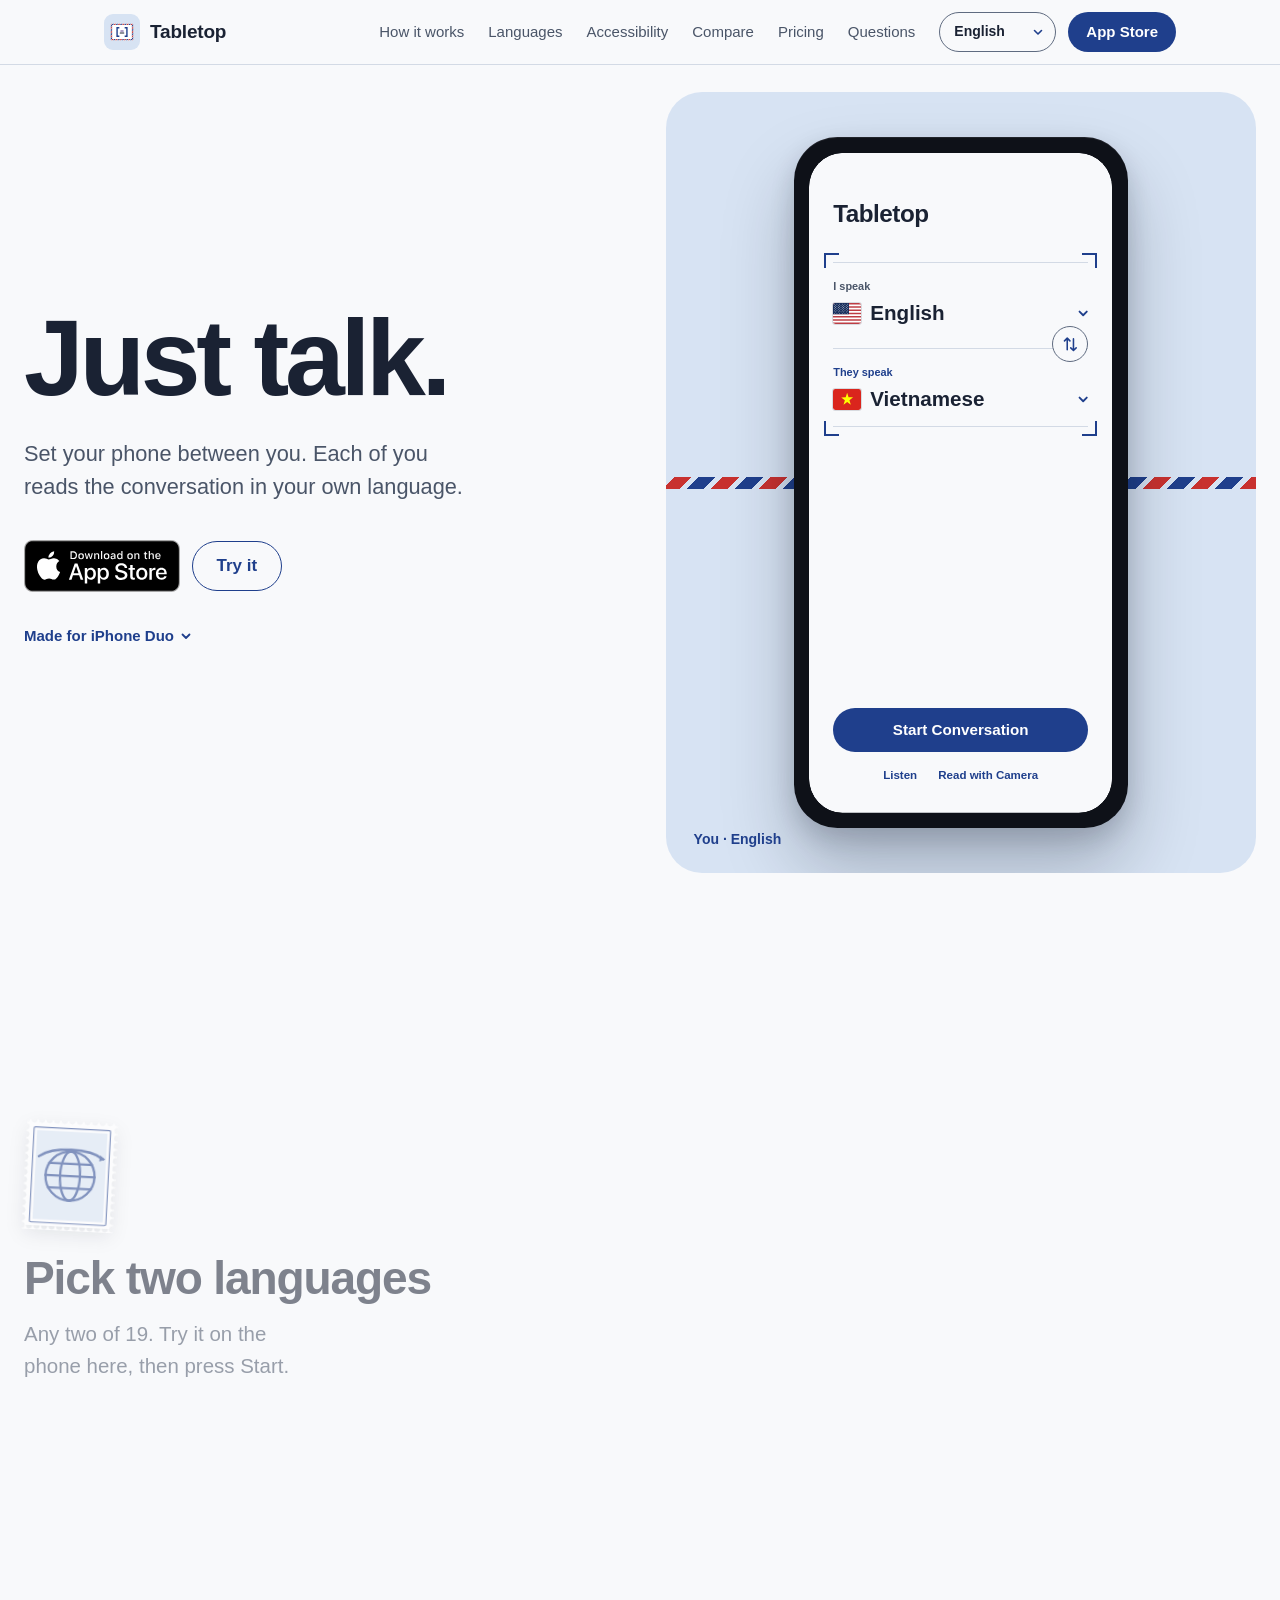
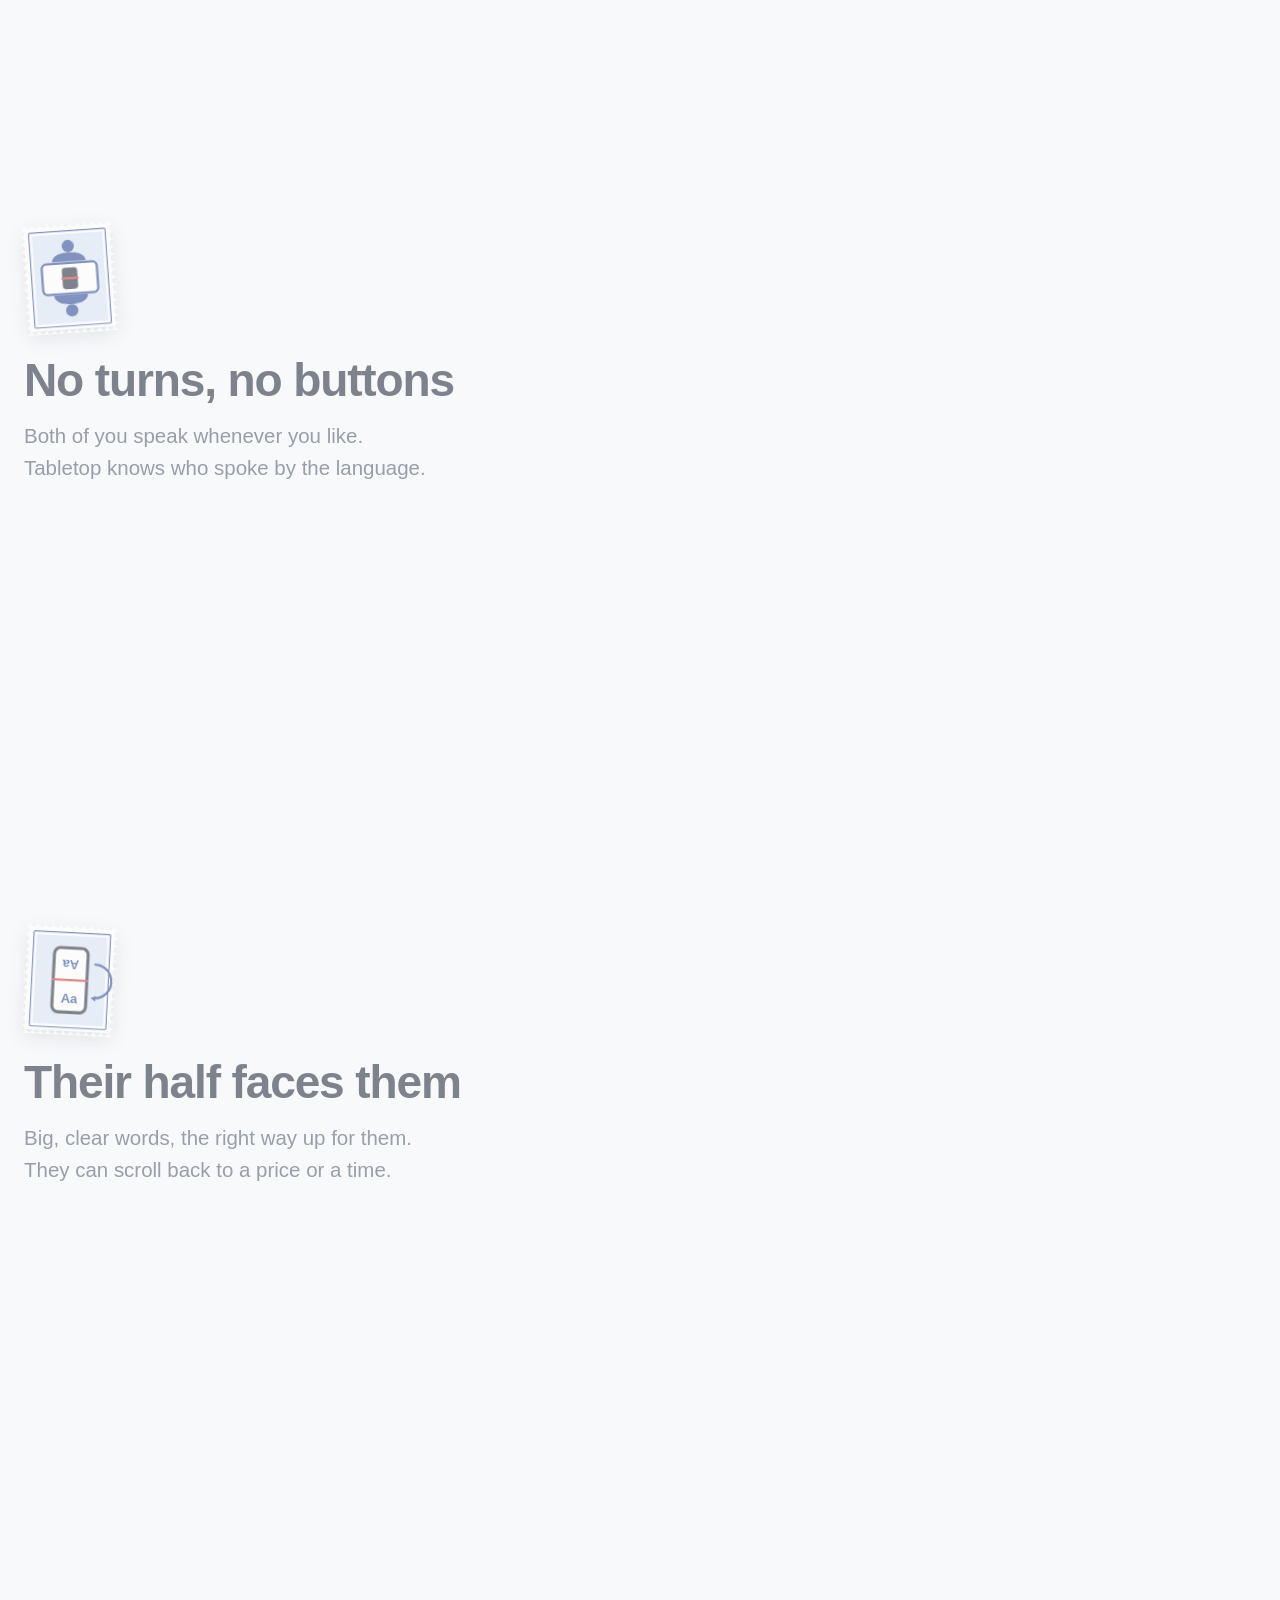
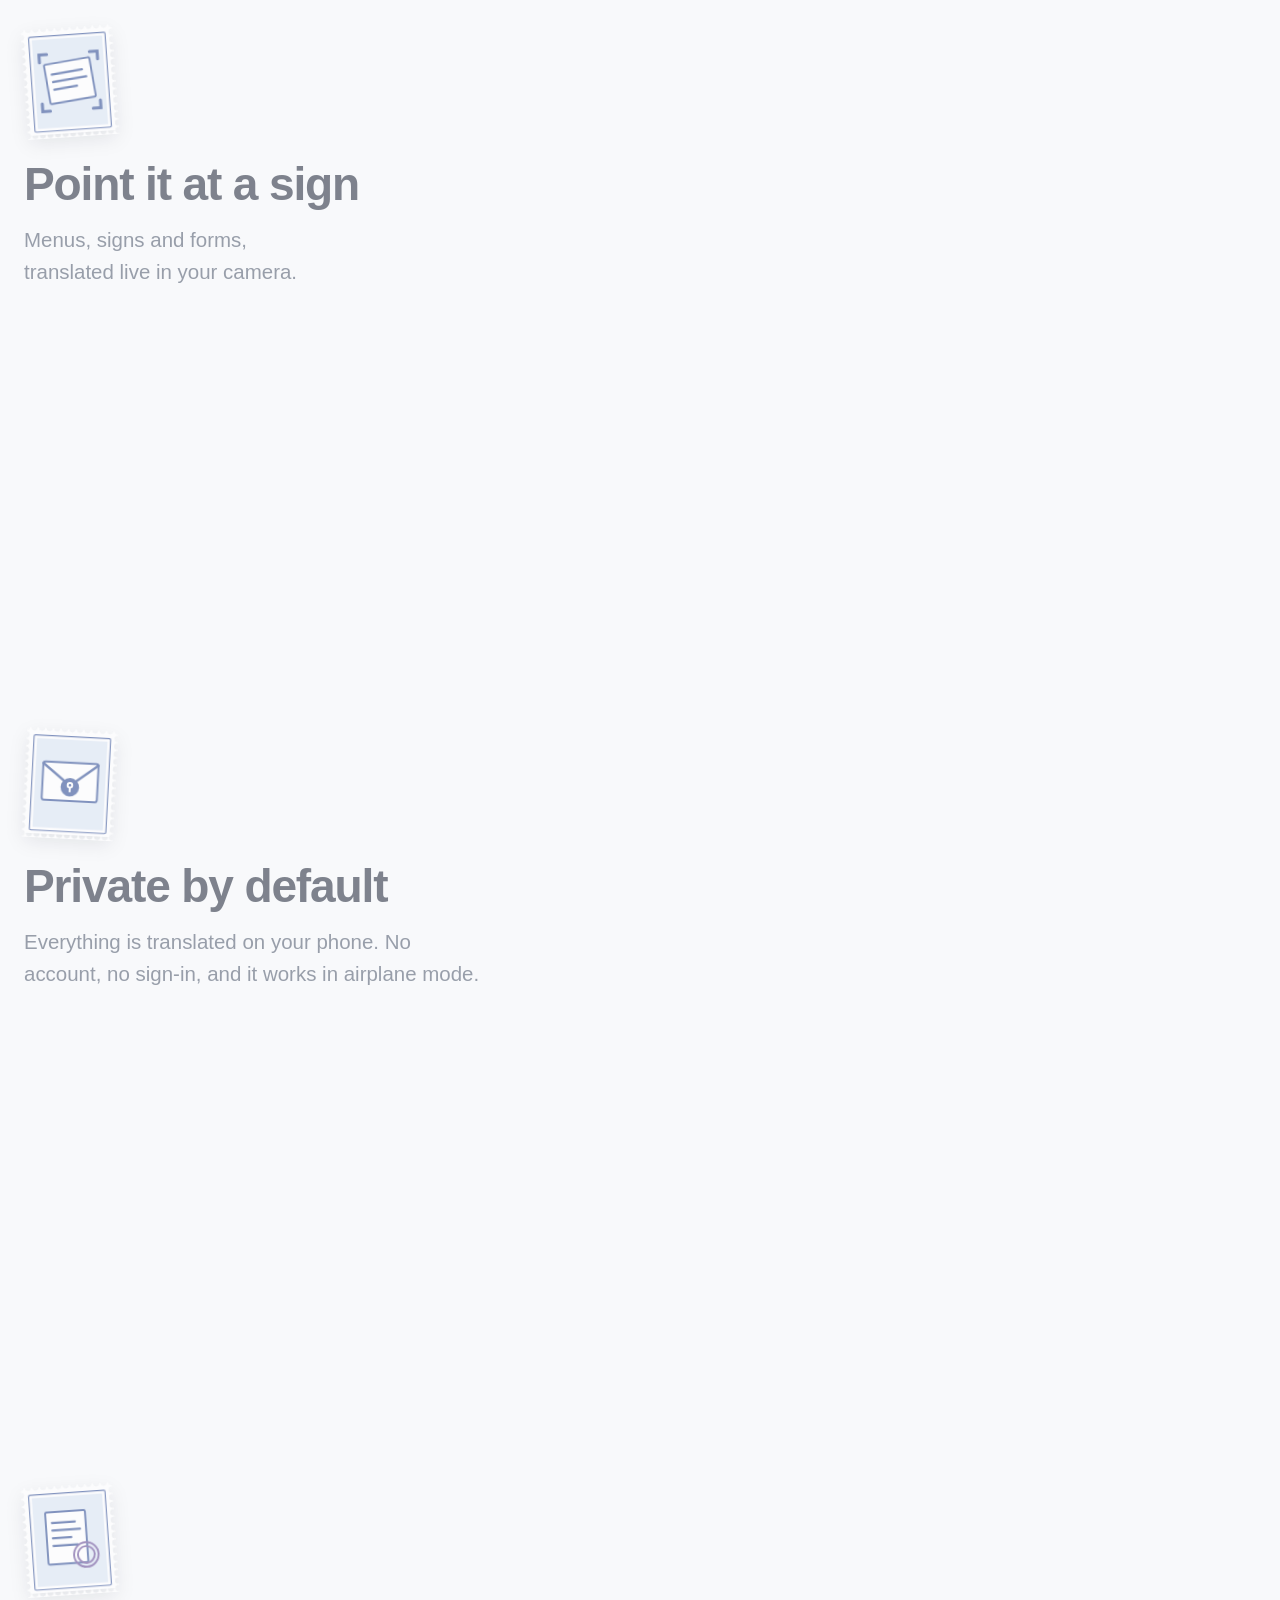
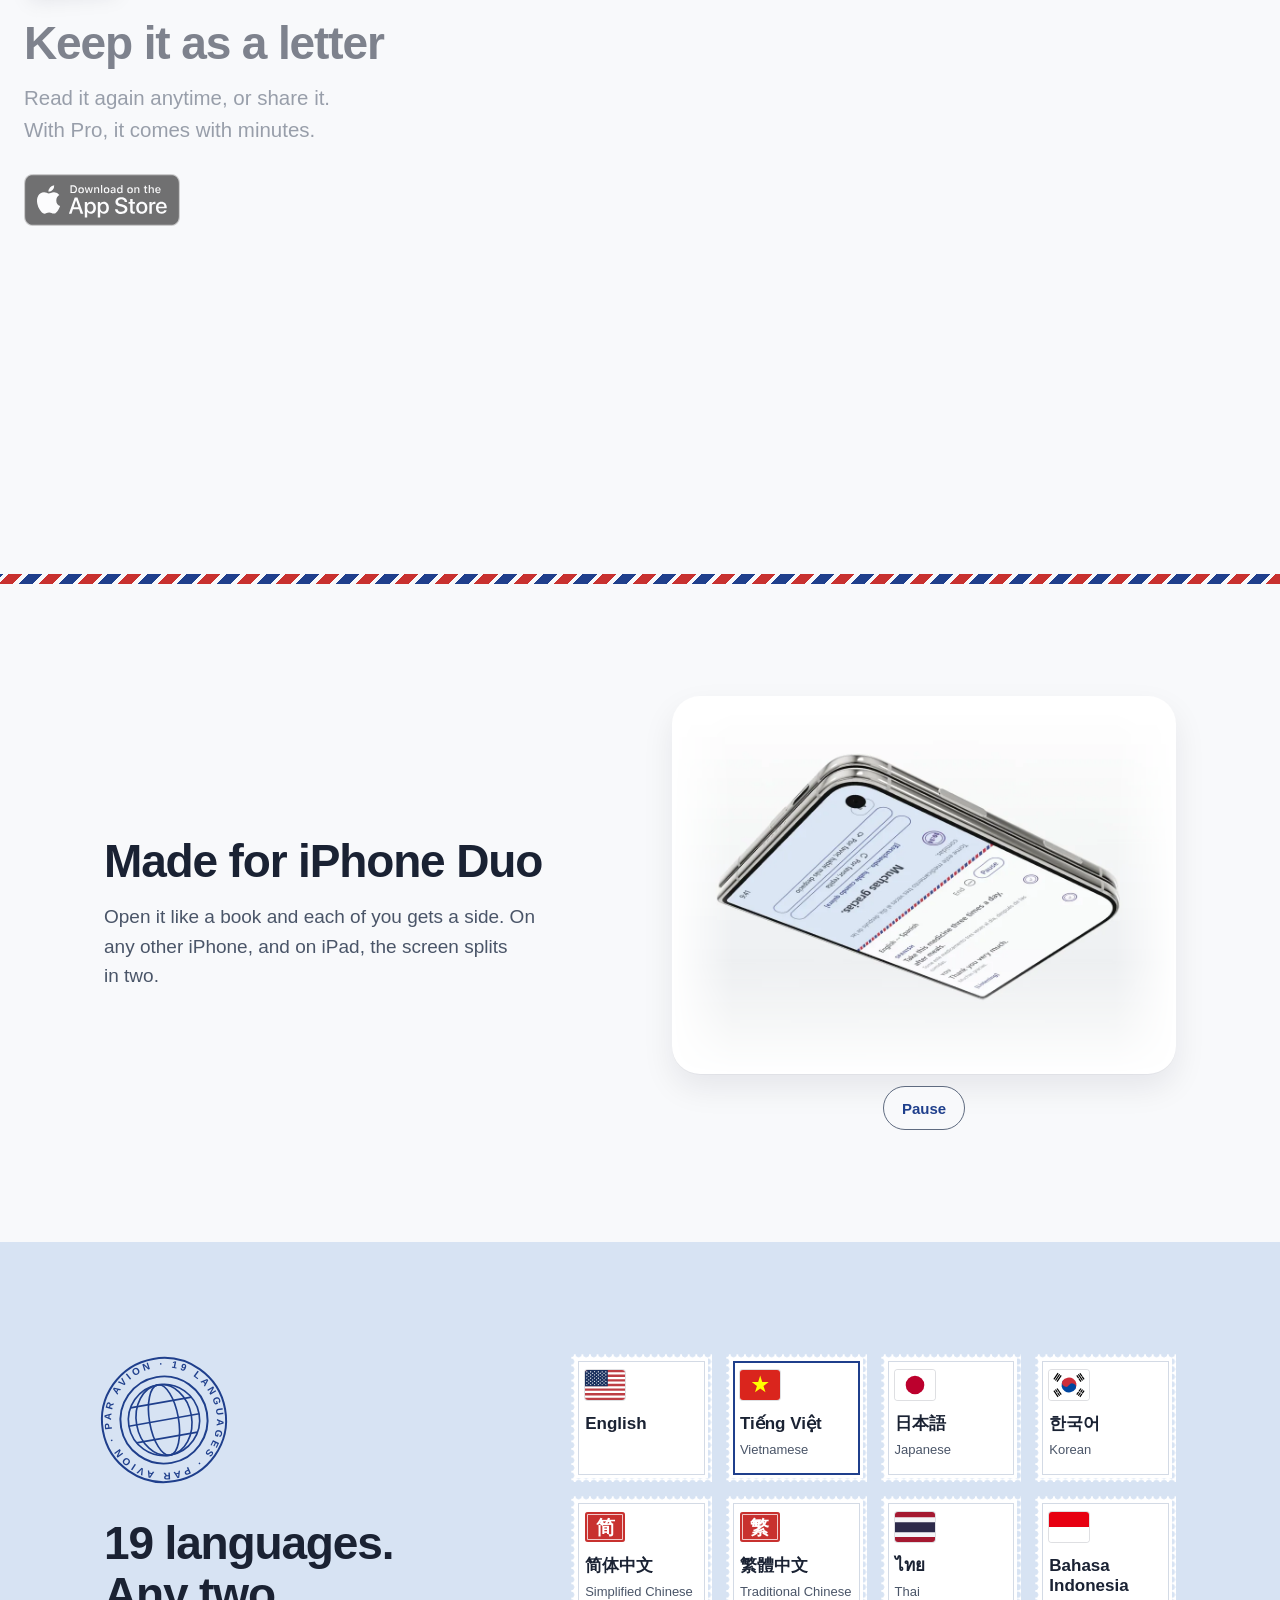
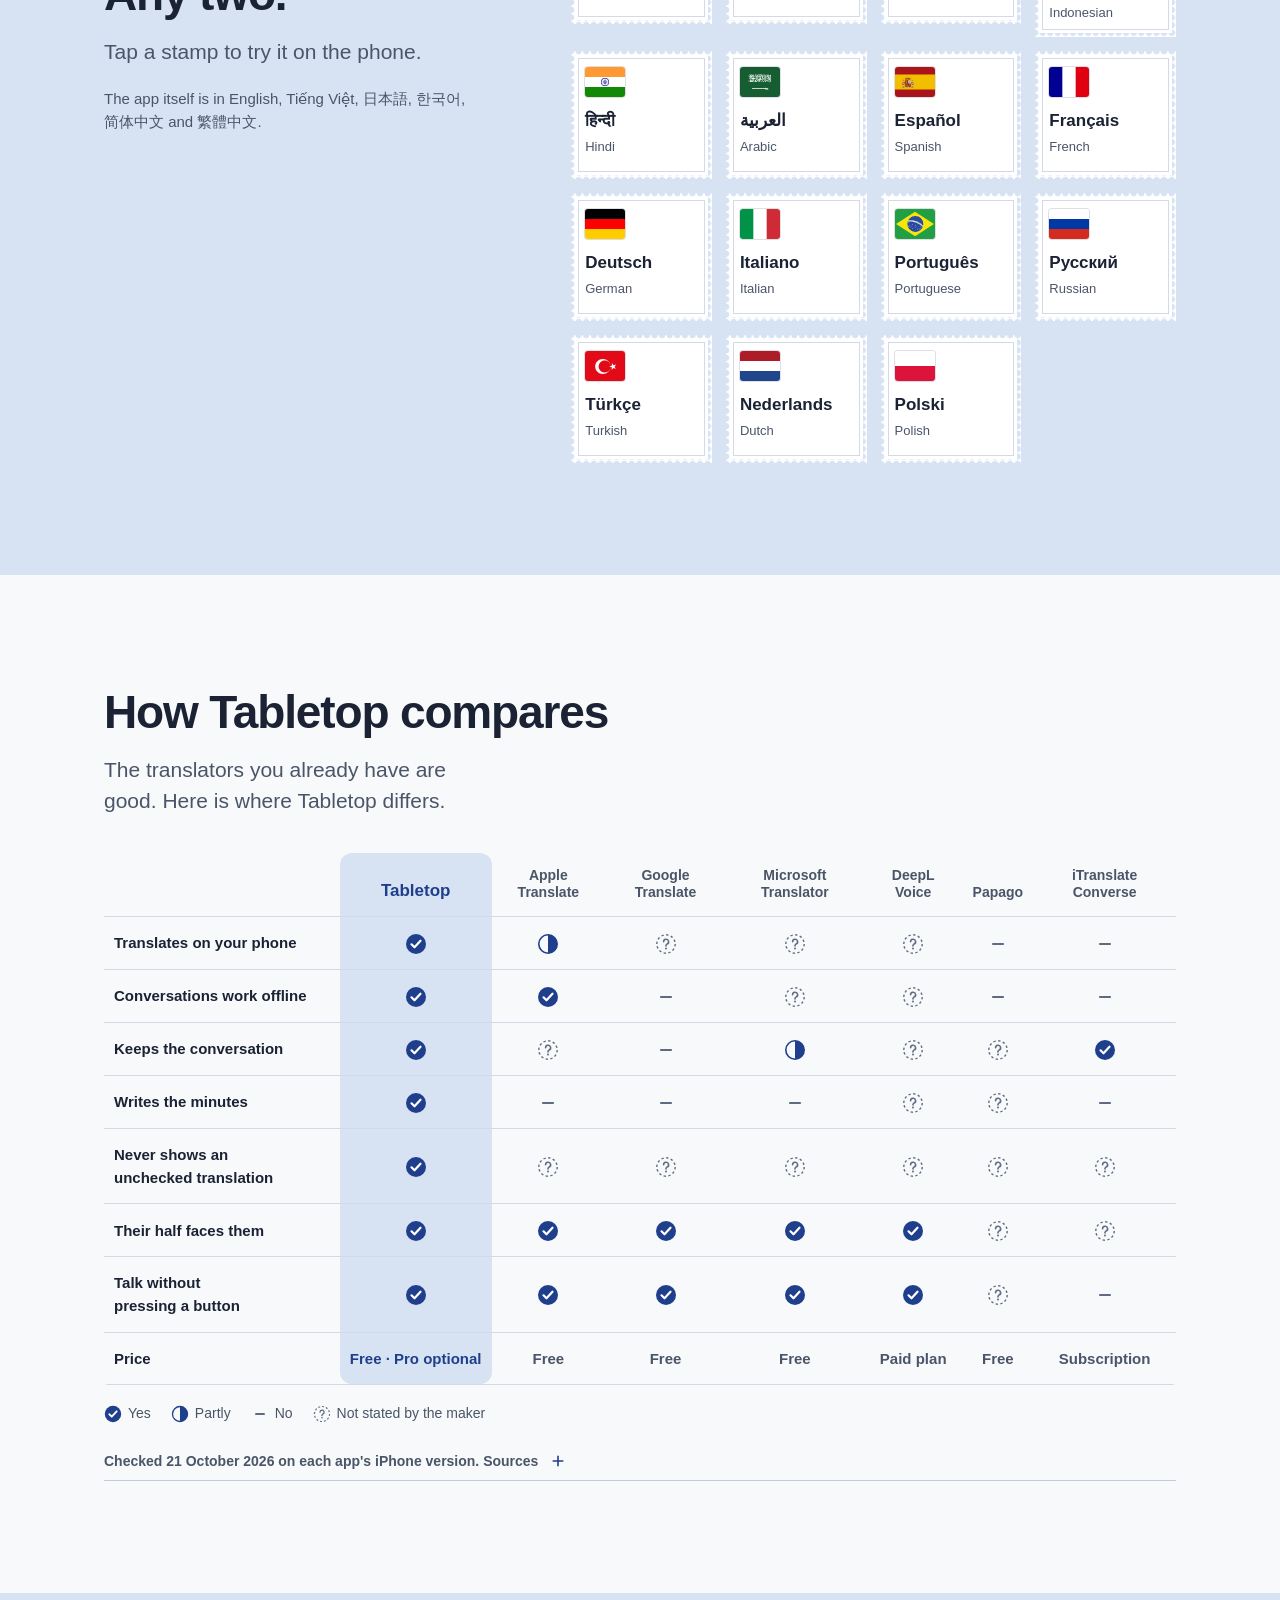
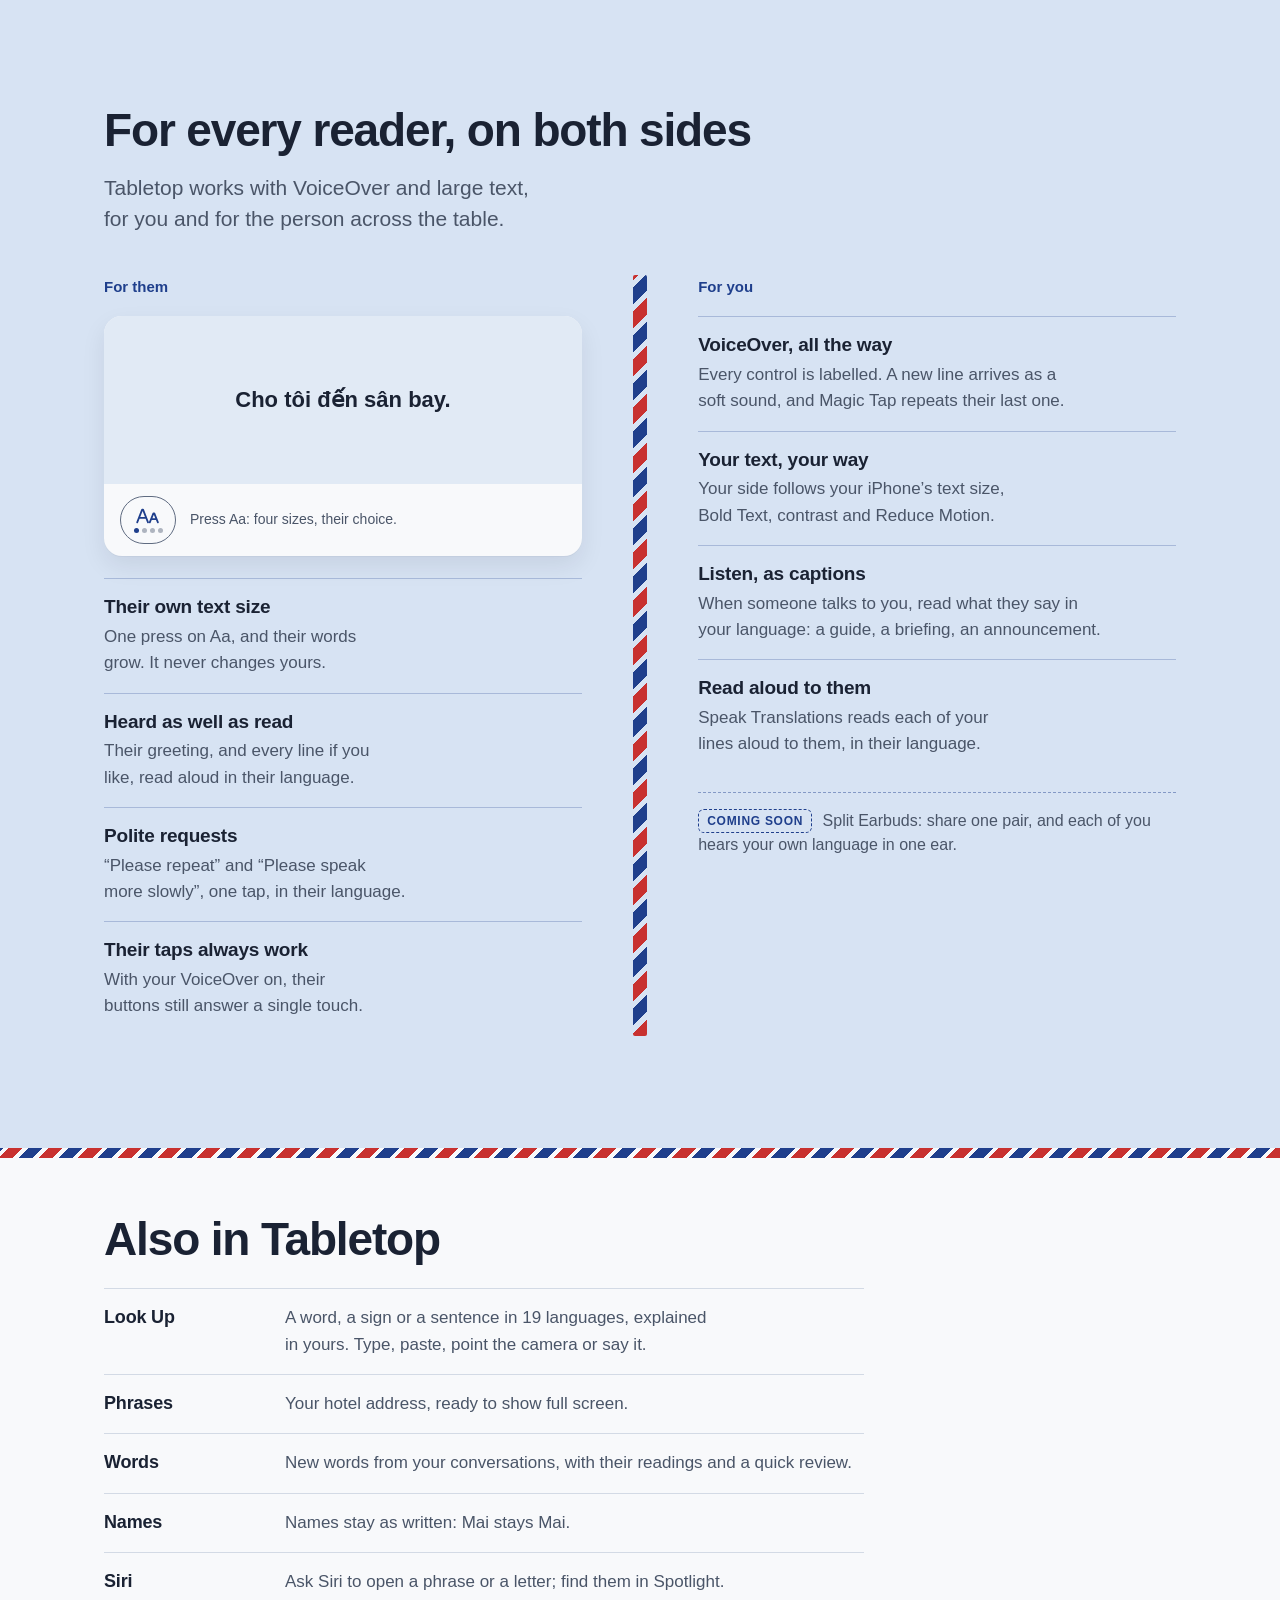
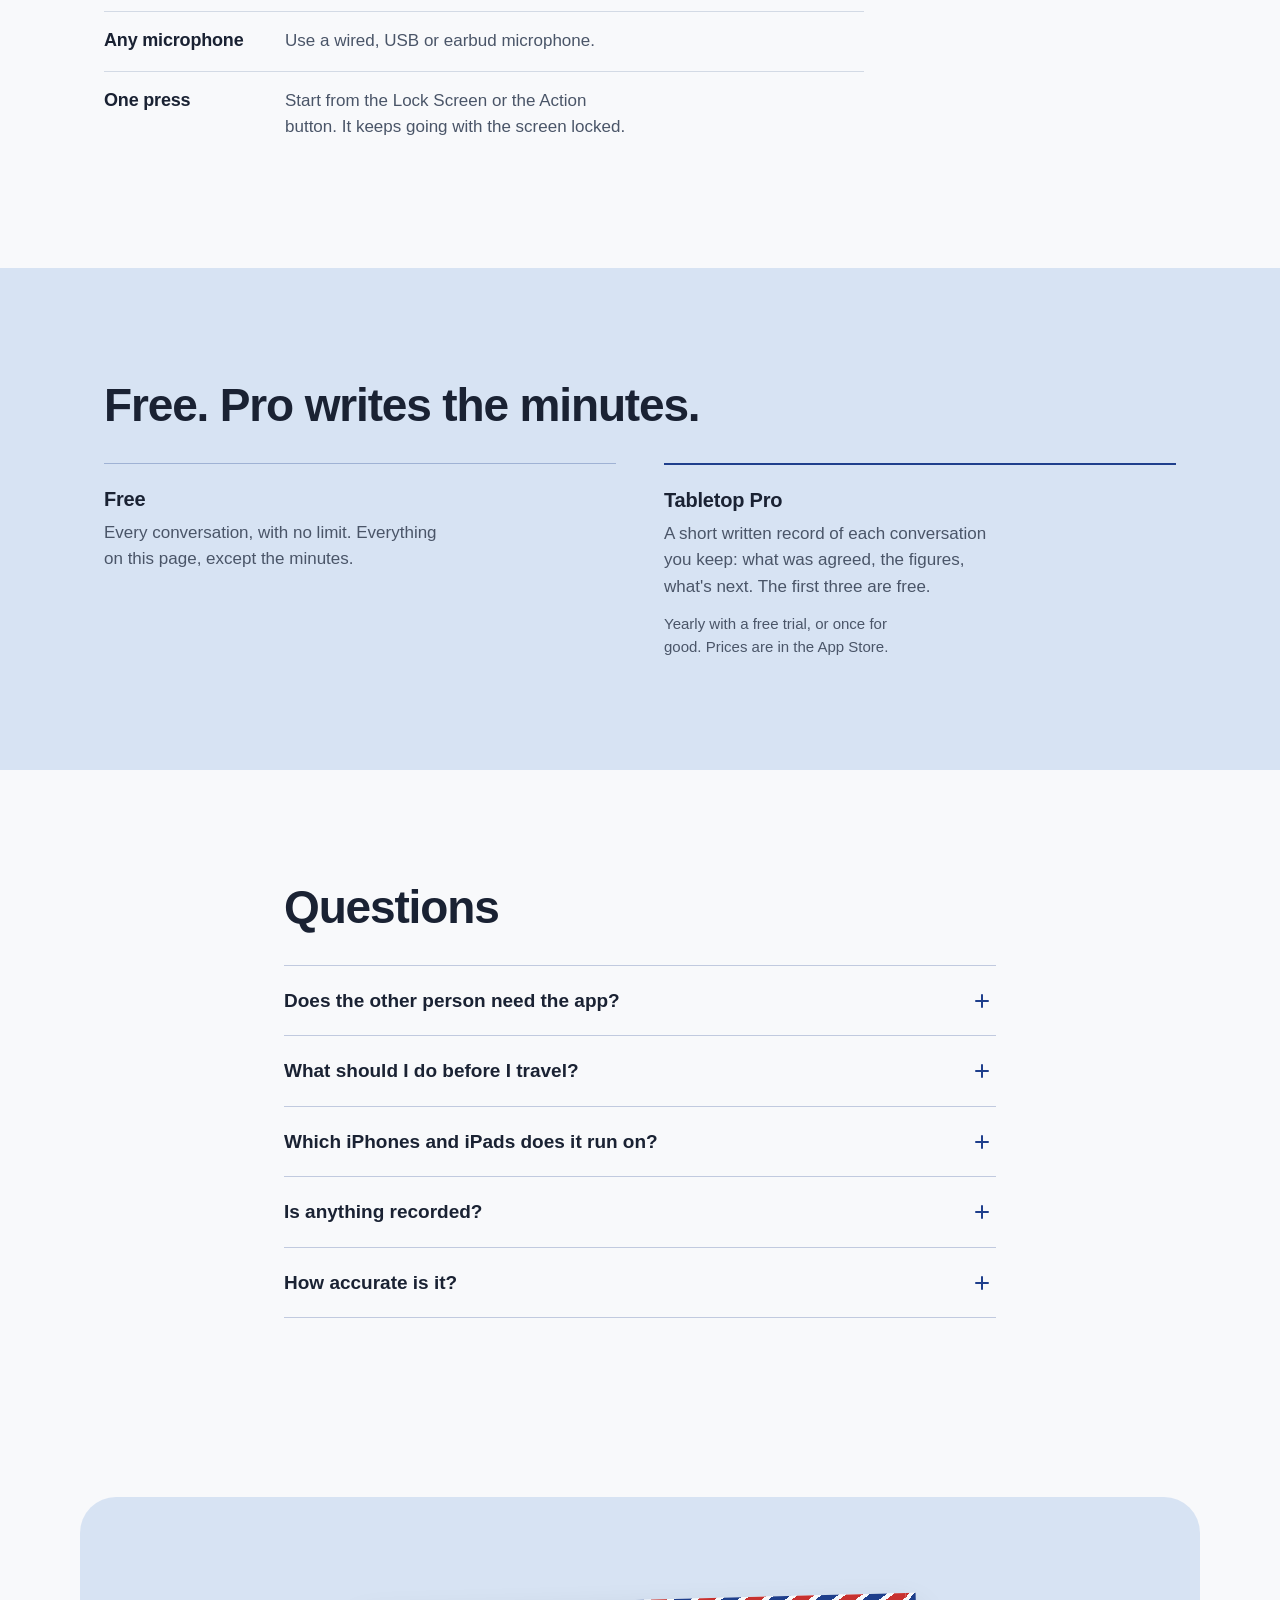
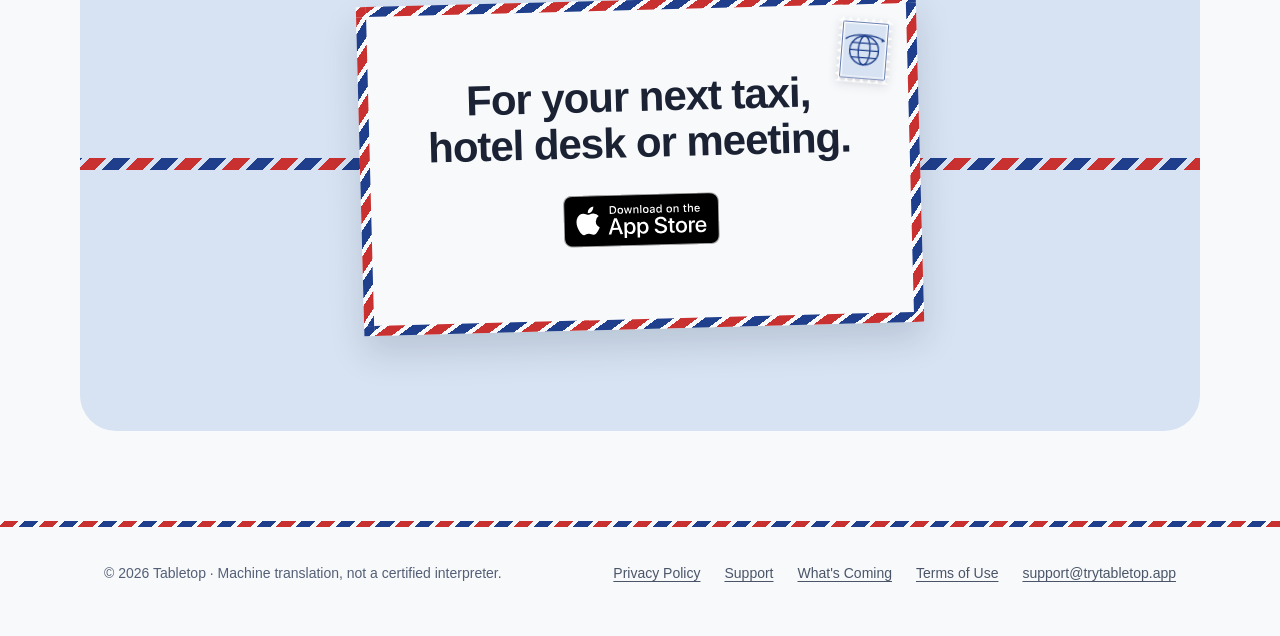
==== commit c3e18b43: "1.3 released: Look Up on the home page, What's Coming, privacy and support, in six languages Co-Auth" ====
--- a/index.html
+++ b/index.html
@@ -379,6 +379,7 @@
       <div class="wrap">
         <h2 data-i18n="also.title">Also in Tabletop</h2>
         <div class="also">
+          <article><h3 data-i18n="also.8.t">Look Up</h3><p data-i18n="also.8.d">A word, a sign or a sentence in 19 languages, explained in yours. Type, paste, point the camera or say it.</p></article>
           <article><h3 data-i18n="also.2.t">Phrases</h3><p data-i18n="also.2.d">Your hotel address, ready to show full screen.</p></article>
           <article><h3 data-i18n="also.5.t">Words</h3><p data-i18n="also.5.d">New words from your conversations, with their readings and a quick review.</p></article>
           <article><h3 data-i18n="also.3.t">Names</h3><p data-i18n="also.3.d">Names stay as written: Mai stays Mai.</p></article>
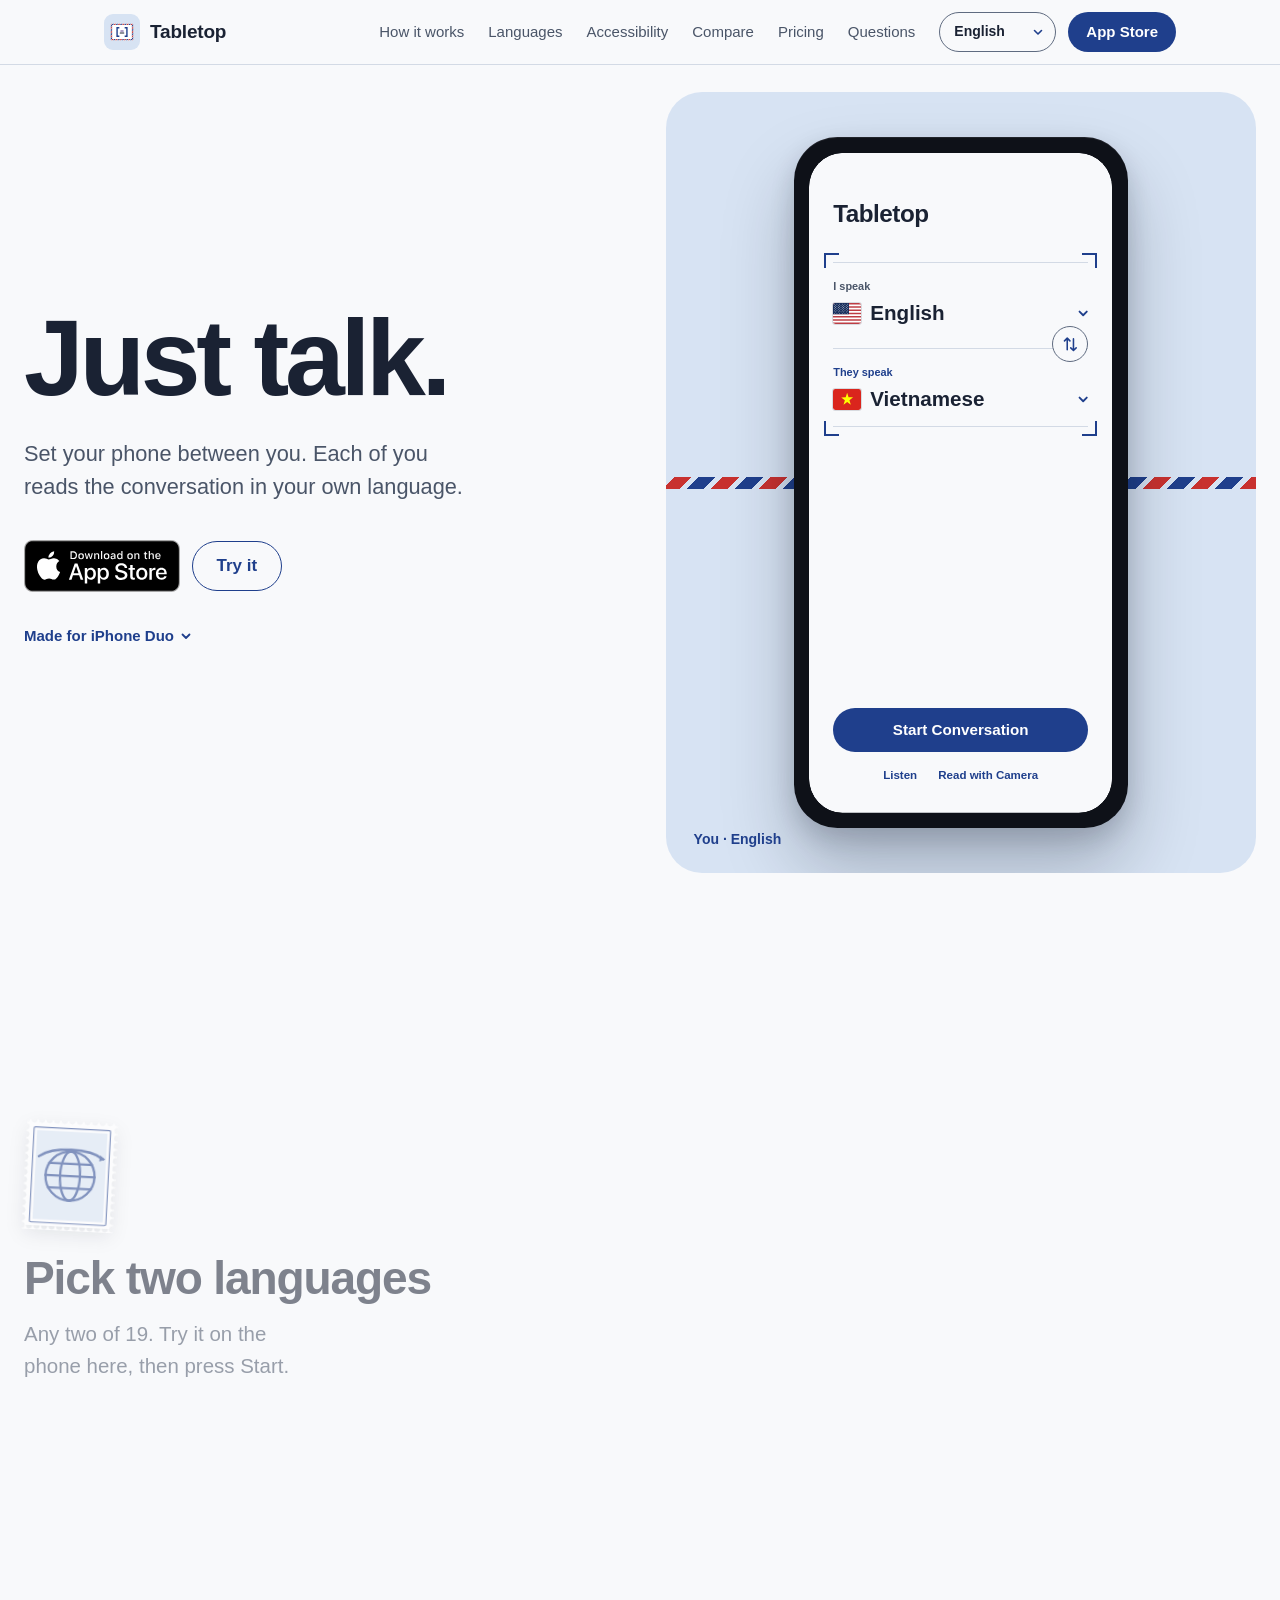
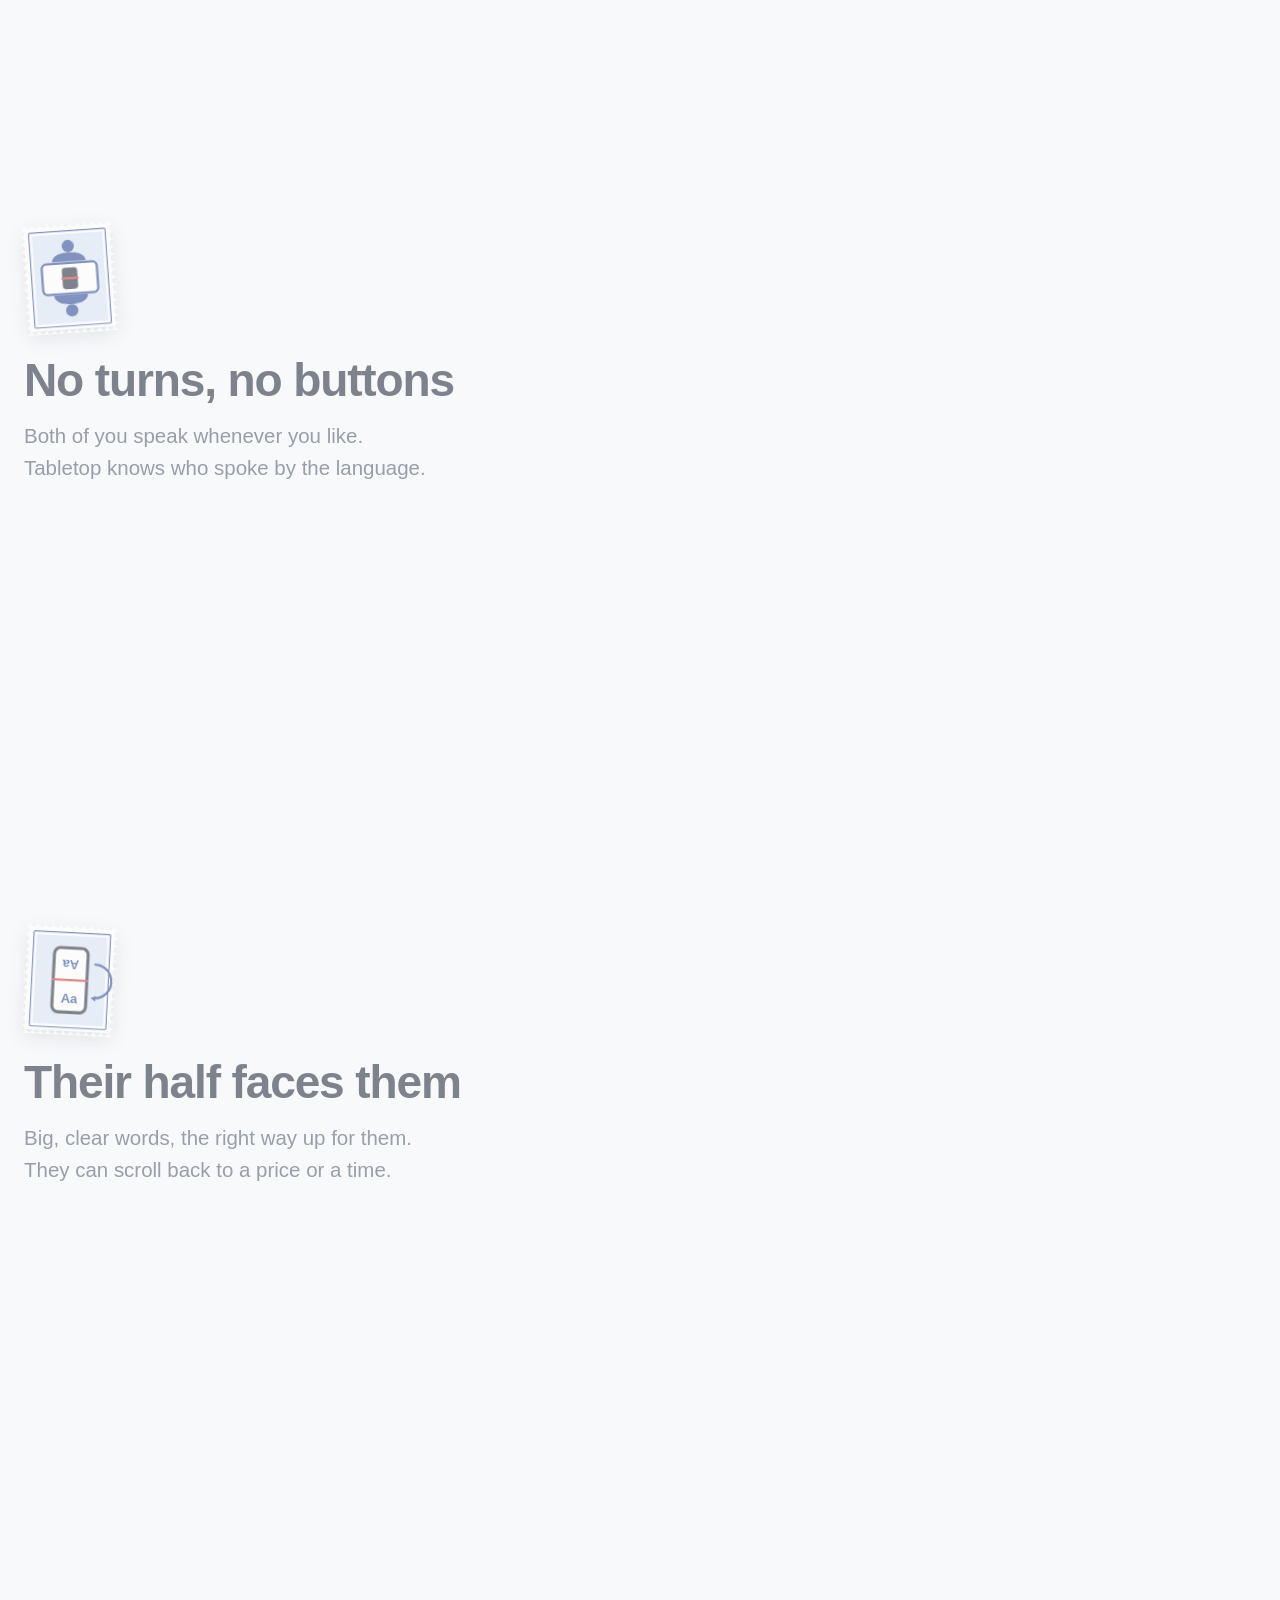
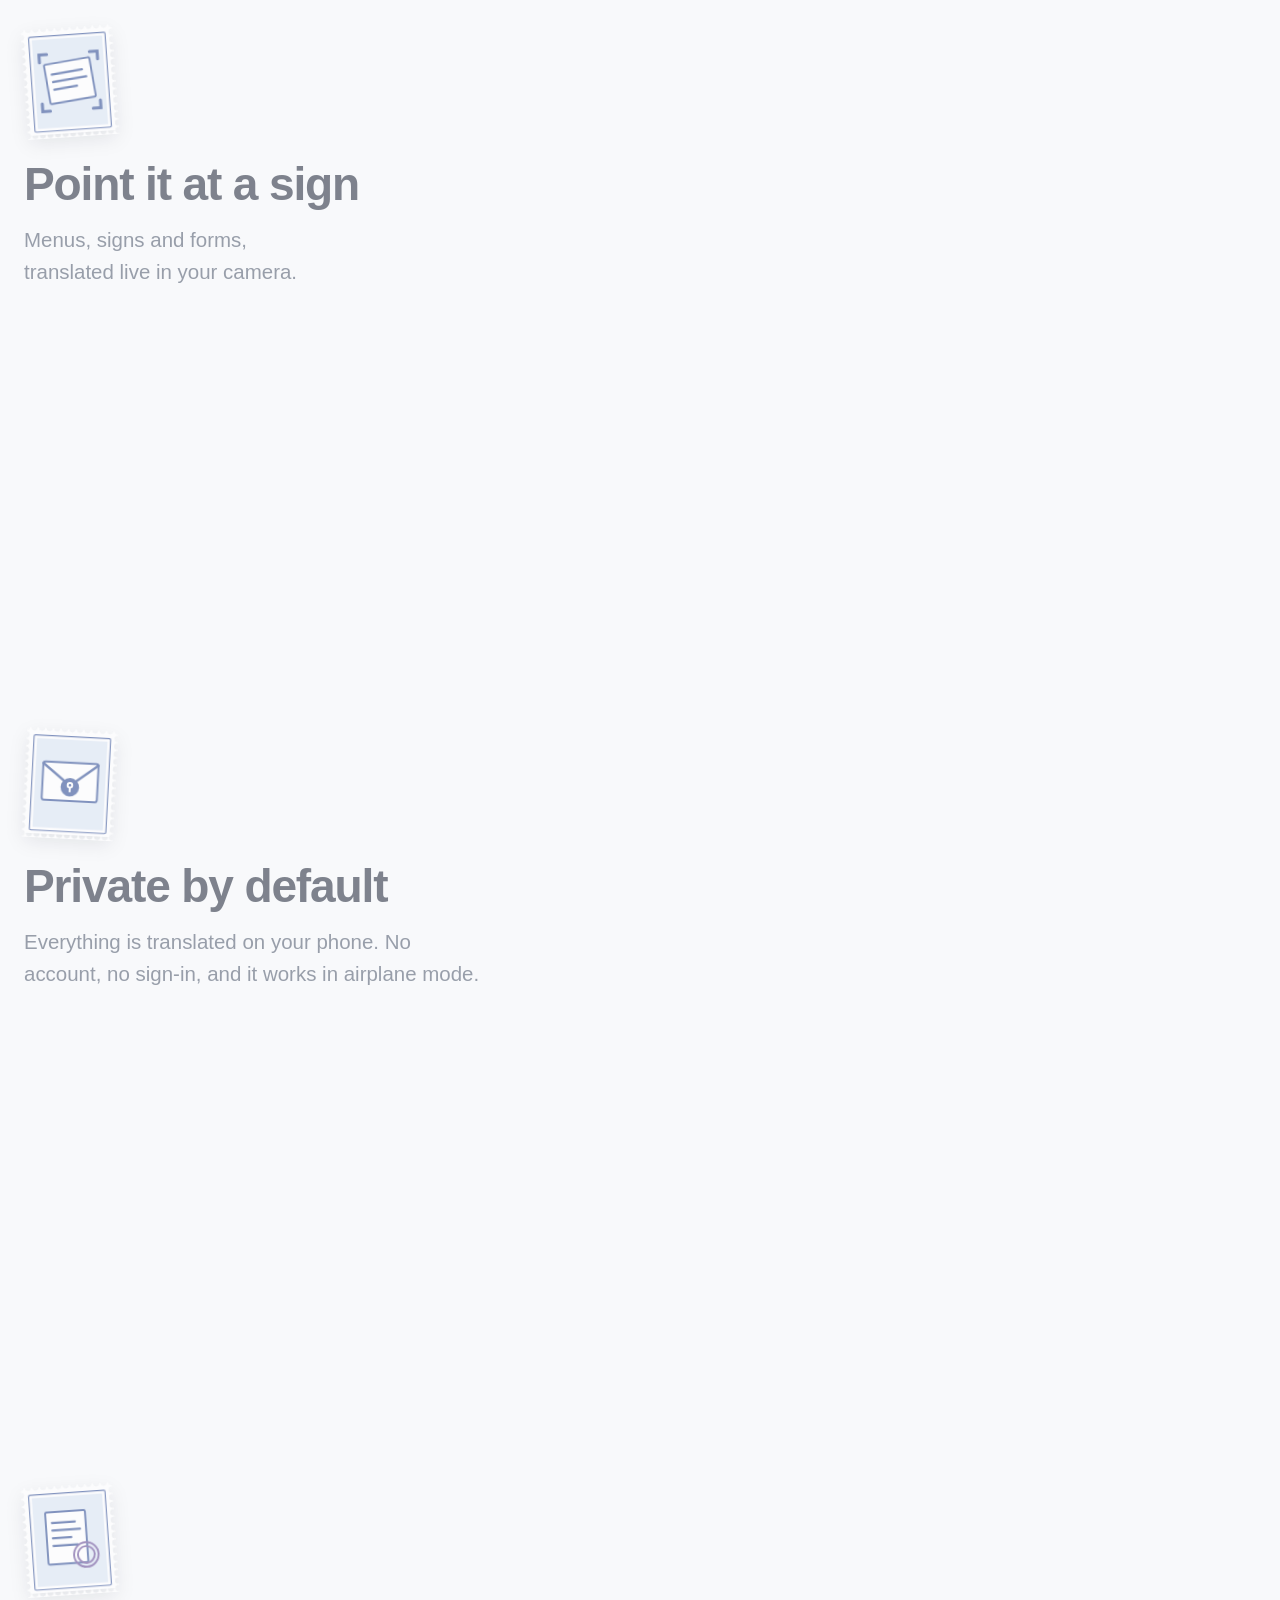
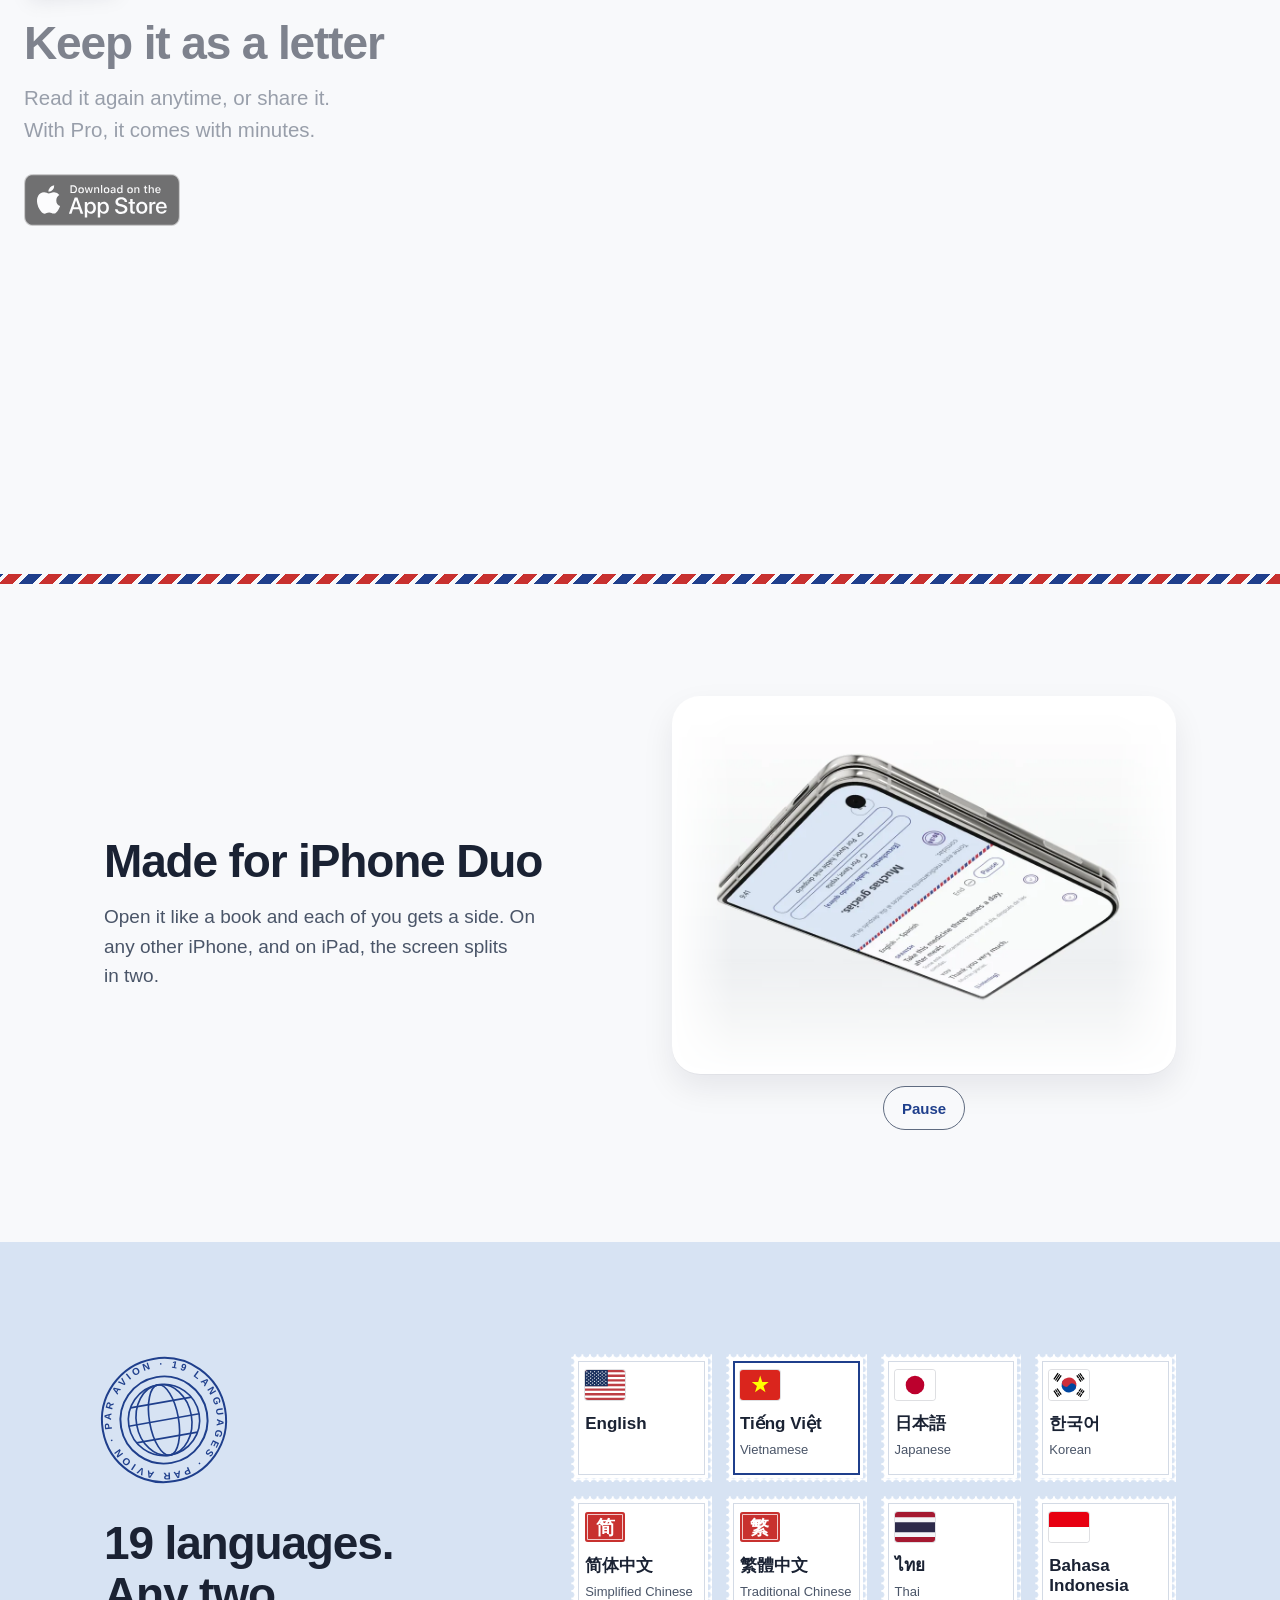
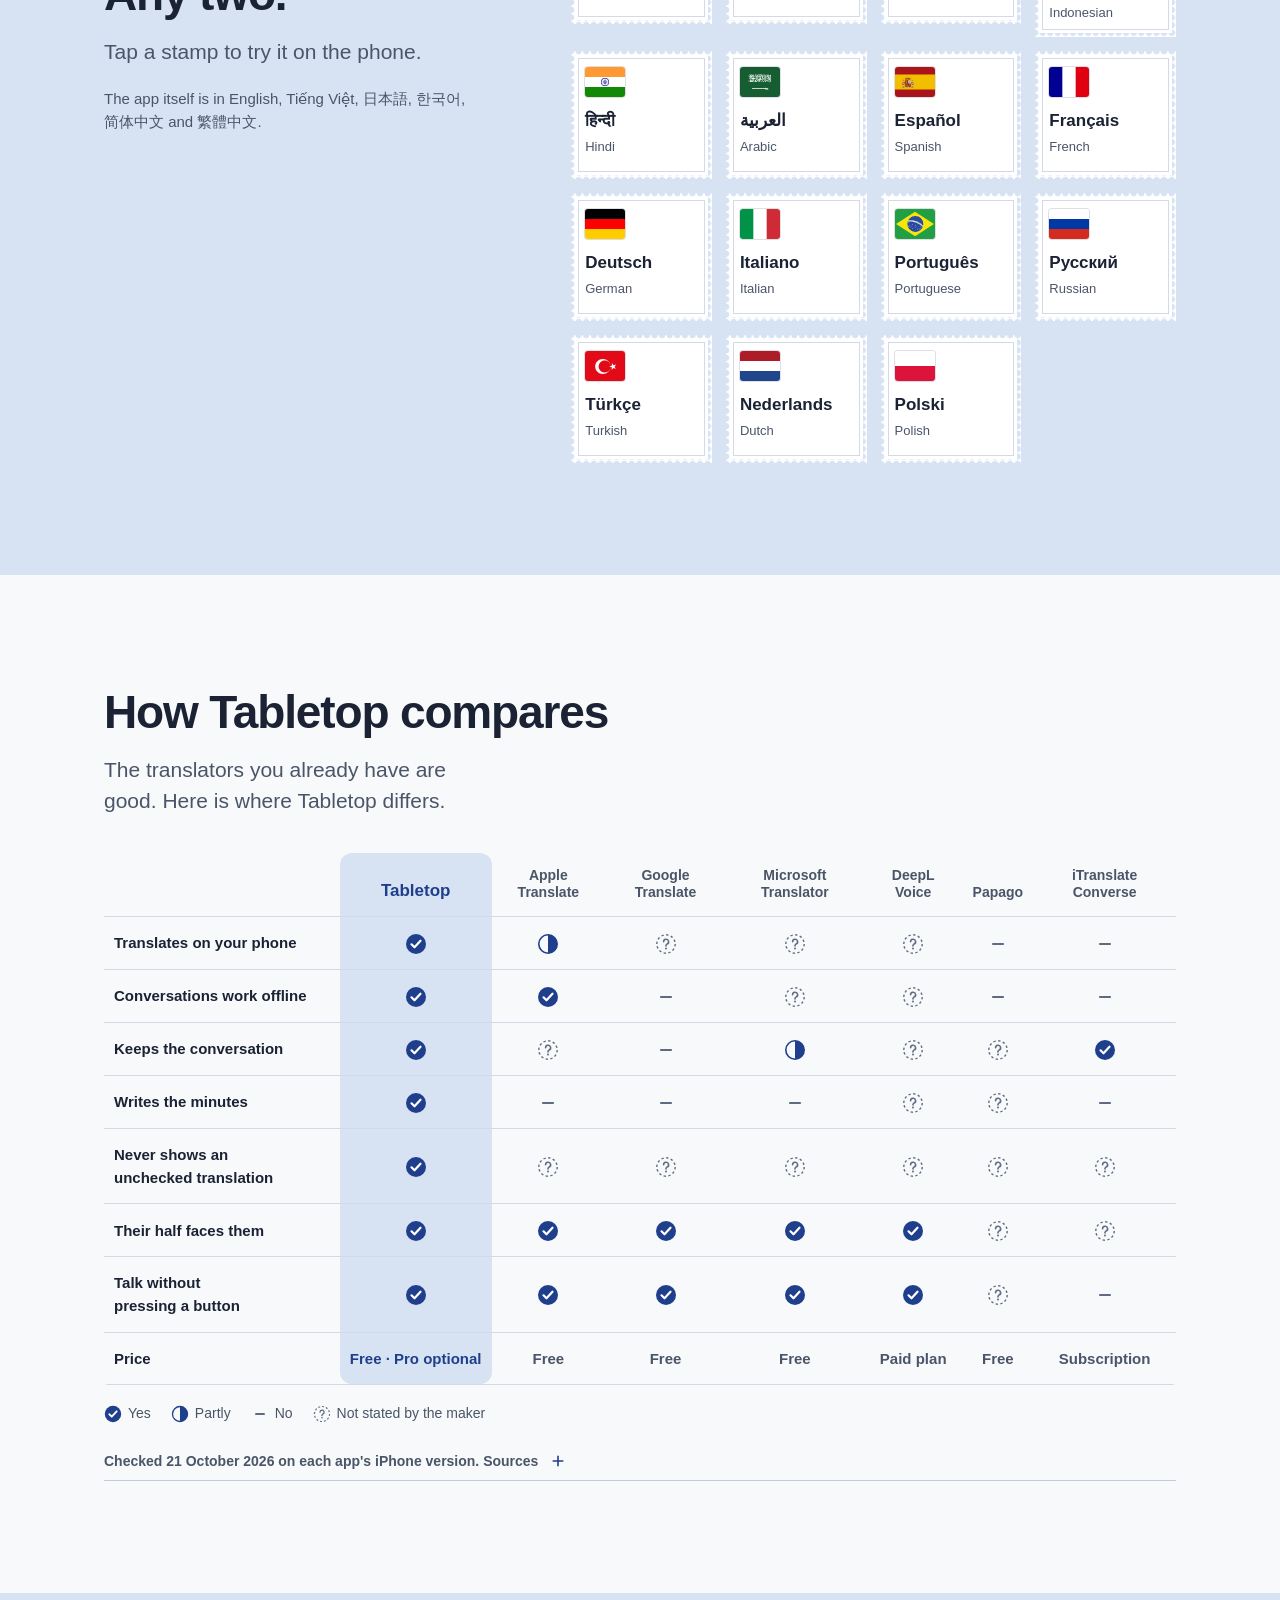
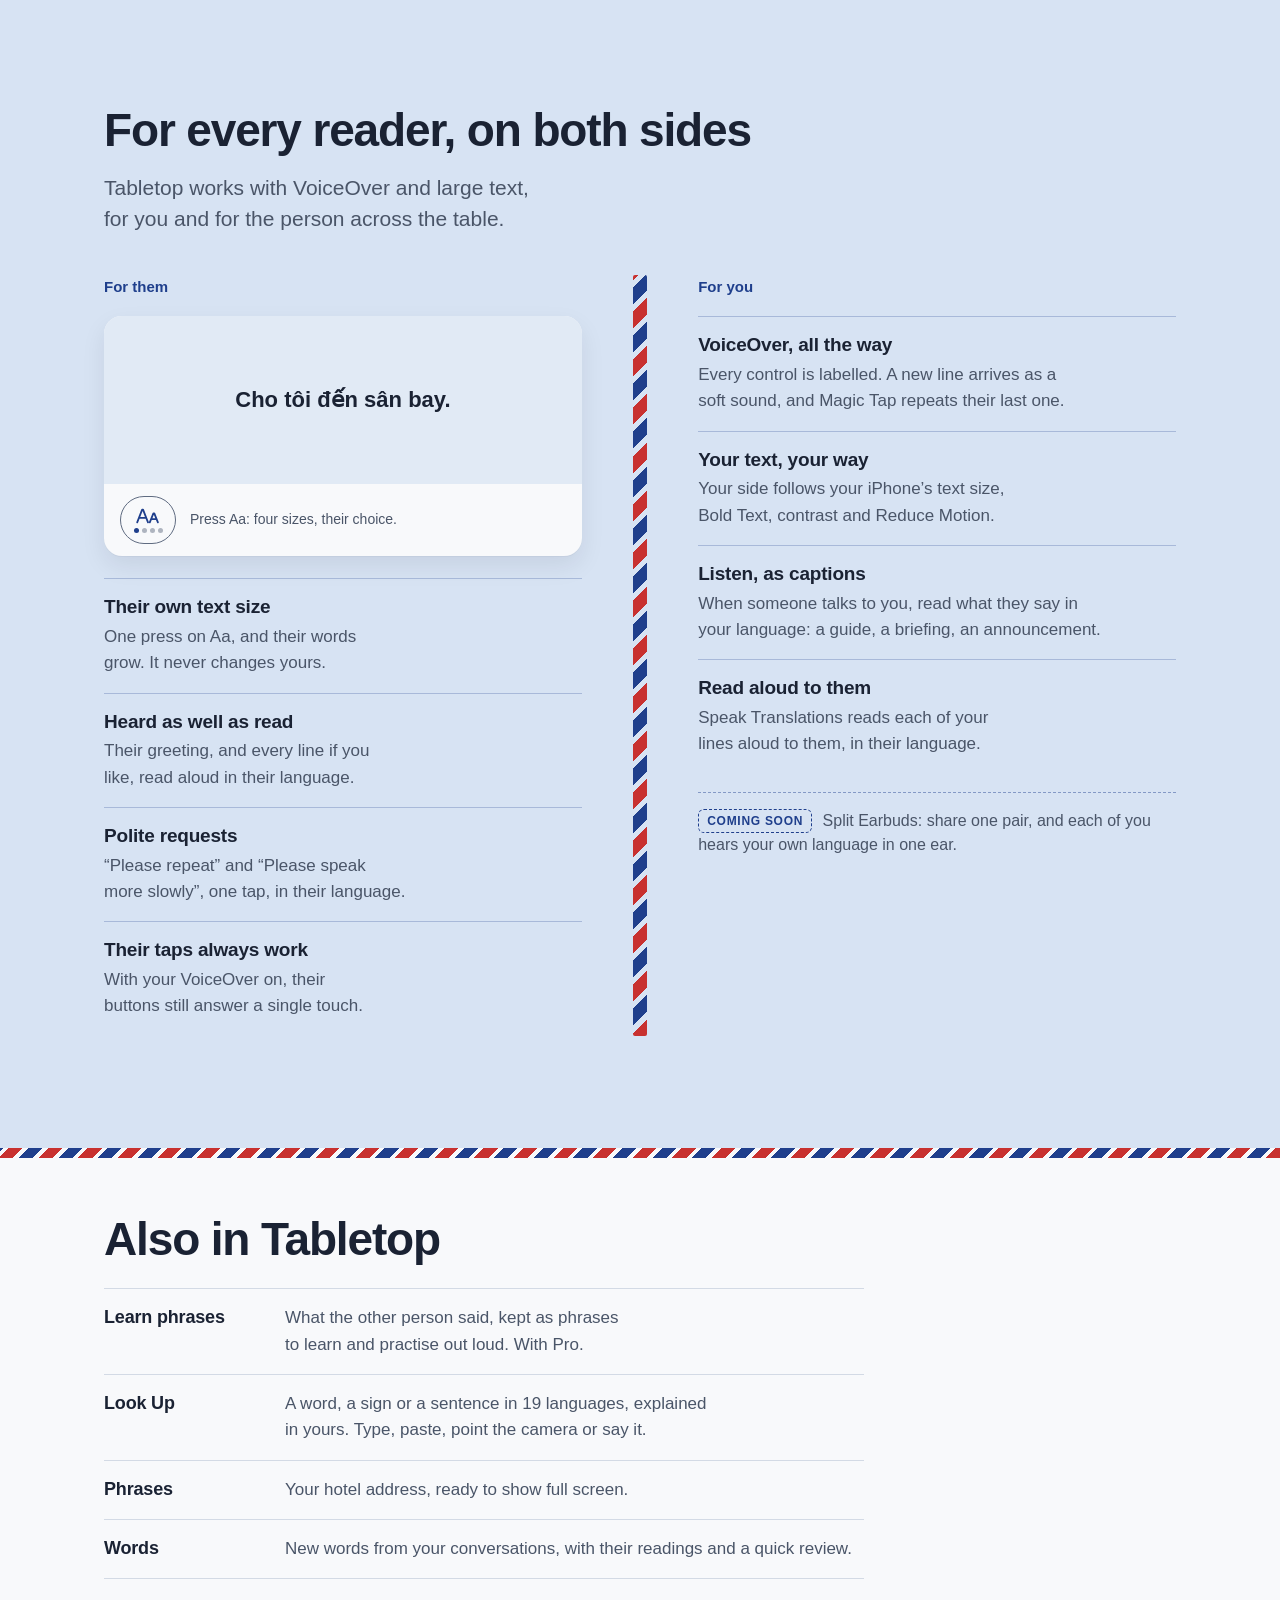
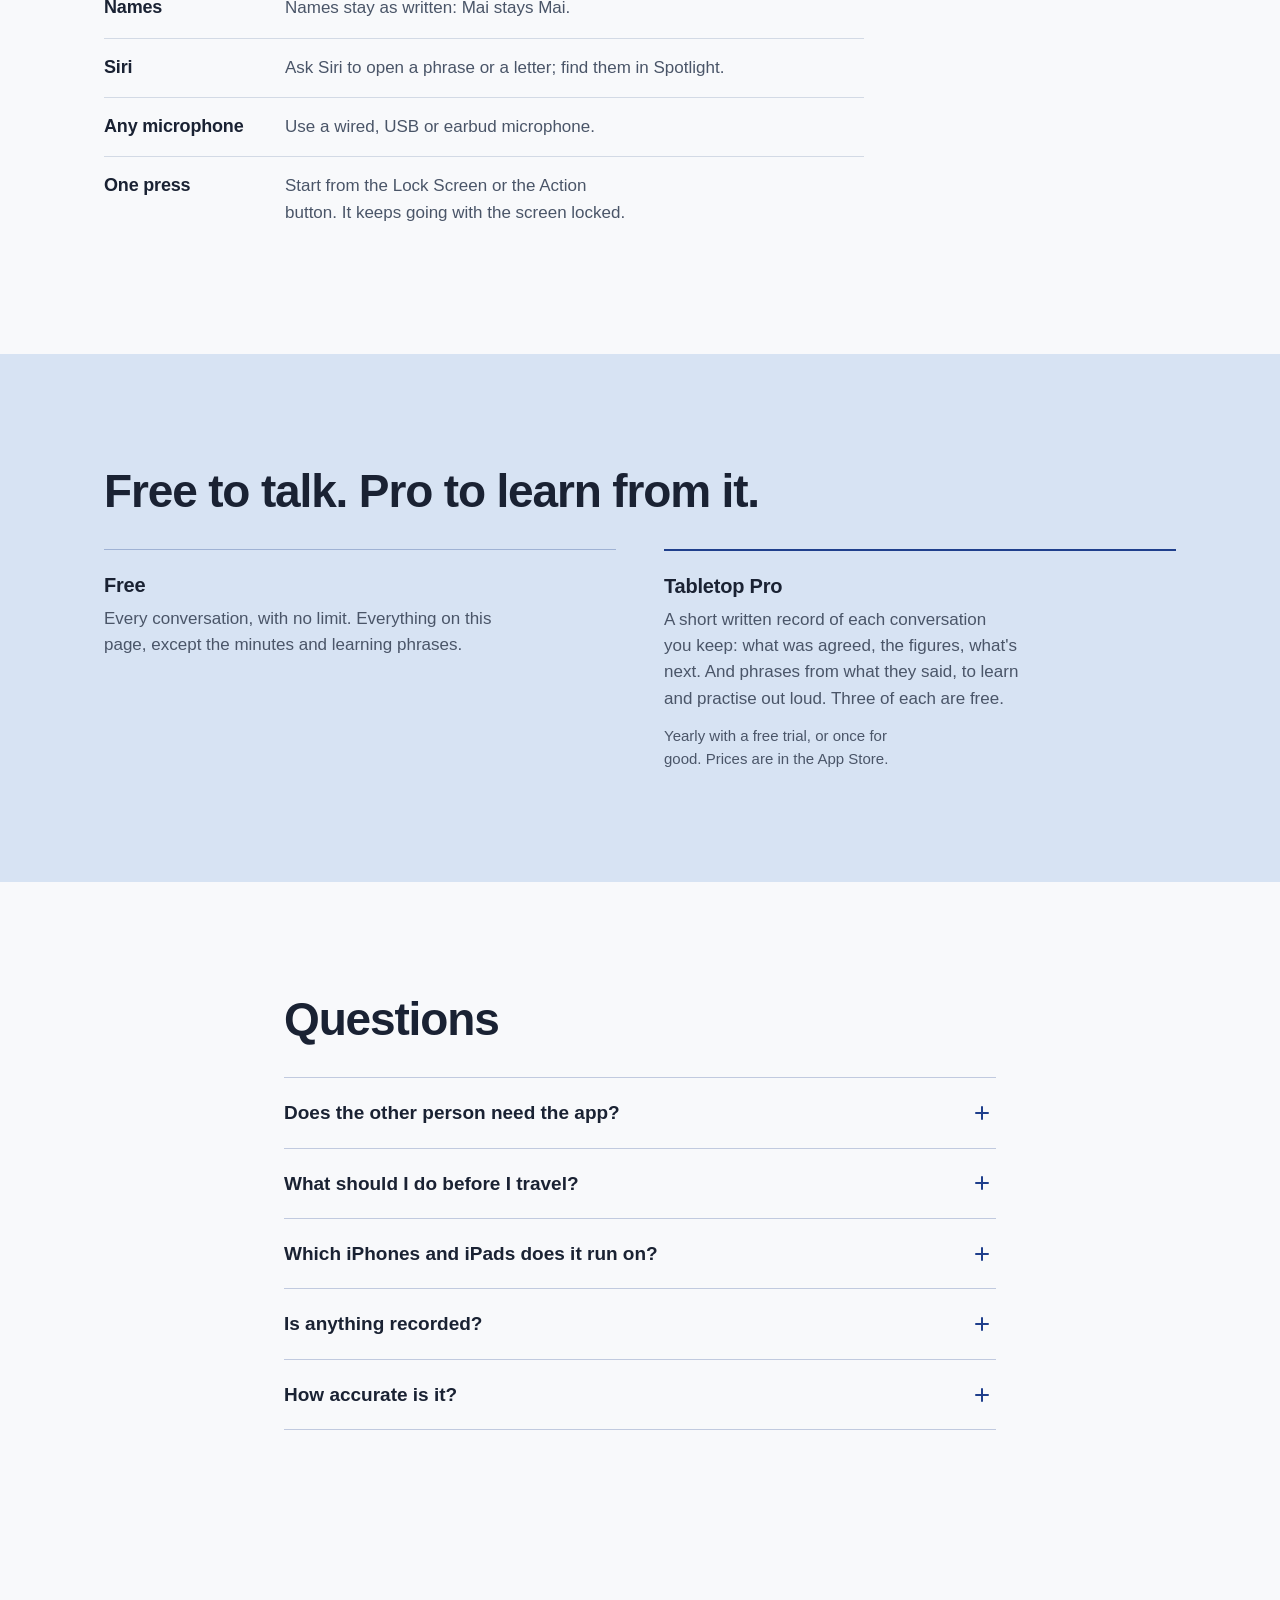
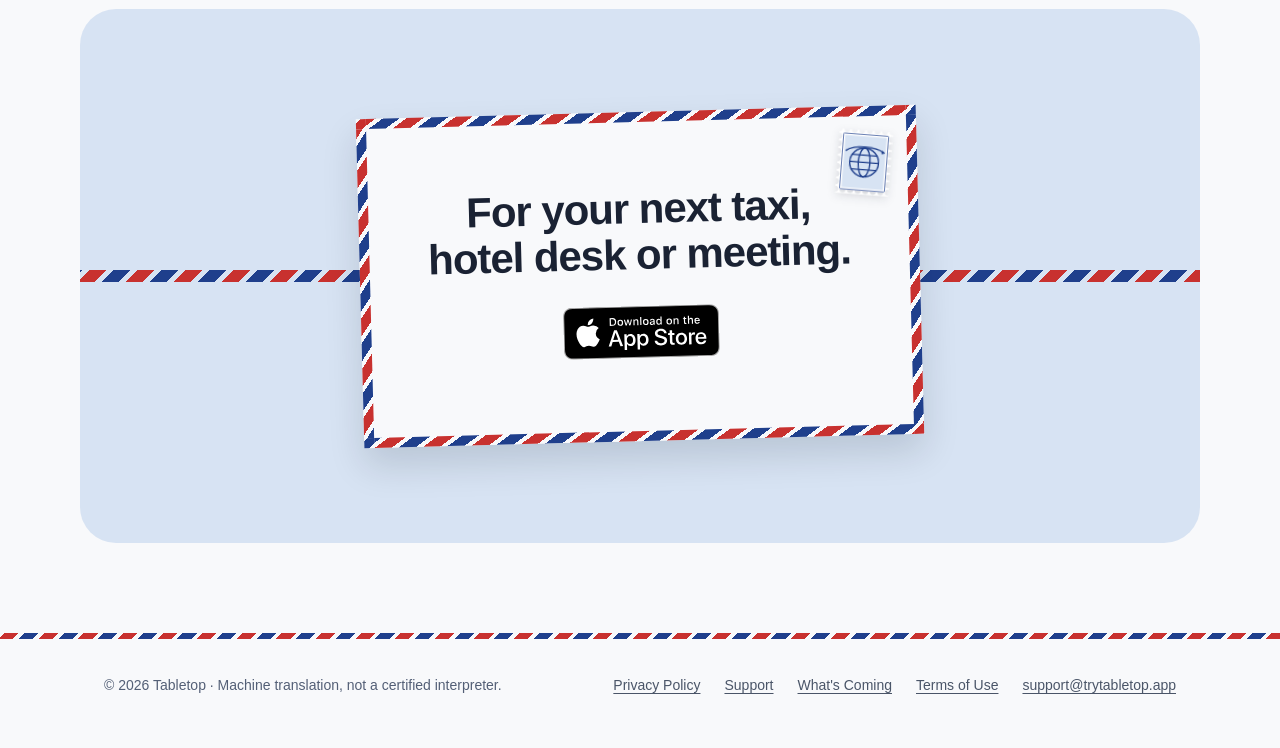
==== commit b1eaa708: "1.4 released: Learn phrases on the home page and Pro, What's Coming moves phrases to shipped and typ" ====
--- a/index.html
+++ b/index.html
@@ -379,6 +379,7 @@
       <div class="wrap">
         <h2 data-i18n="also.title">Also in Tabletop</h2>
         <div class="also">
+          <article><h3 data-i18n="also.9.t">Learn phrases</h3><p data-i18n="also.9.d">What the other person said, kept as phrases to learn and practise out loud. With Pro.</p></article>
           <article><h3 data-i18n="also.8.t">Look Up</h3><p data-i18n="also.8.d">A word, a sign or a sentence in 19 languages, explained in yours. Type, paste, point the camera or say it.</p></article>
           <article><h3 data-i18n="also.2.t">Phrases</h3><p data-i18n="also.2.d">Your hotel address, ready to show full screen.</p></article>
           <article><h3 data-i18n="also.5.t">Words</h3><p data-i18n="also.5.d">New words from your conversations, with their readings and a quick review.</p></article>
@@ -393,15 +394,15 @@
     <!-- Free and Pro -->
     <section class="section sheet pricing" id="pro">
       <div class="wrap">
-        <h2 data-i18n="pro.title">Free. Pro writes the minutes.</h2>
+        <h2 data-i18n="pro.title">Free to talk. Pro to learn from it.</h2>
         <div class="plans">
           <div class="plan">
             <h3 data-i18n="pro.free.t">Free</h3>
-            <p data-i18n="pro.free.d">Every conversation, with no limit. Everything on this page, except the minutes.</p>
+            <p data-i18n="pro.free.d">Every conversation, with no limit. Everything on this page, except the minutes and learning phrases.</p>
           </div>
           <div class="plan plan--pro">
             <h3 data-i18n="pro.pro.t">Tabletop Pro</h3>
-            <p data-i18n="pro.pro.d">A short written record of each conversation you keep: what was agreed, the figures, what's next. The first three are free.</p>
+            <p data-i18n="pro.pro.d">A short written record of each conversation you keep: what was agreed, the figures, what's next. And phrases from what they said, to learn and practise out loud. Three of each are free.</p>
             <p class="small" data-i18n="pro.pro.terms">Yearly with a free trial, or once for good. Prices are in the App Store.</p>
           </div>
         </div>
